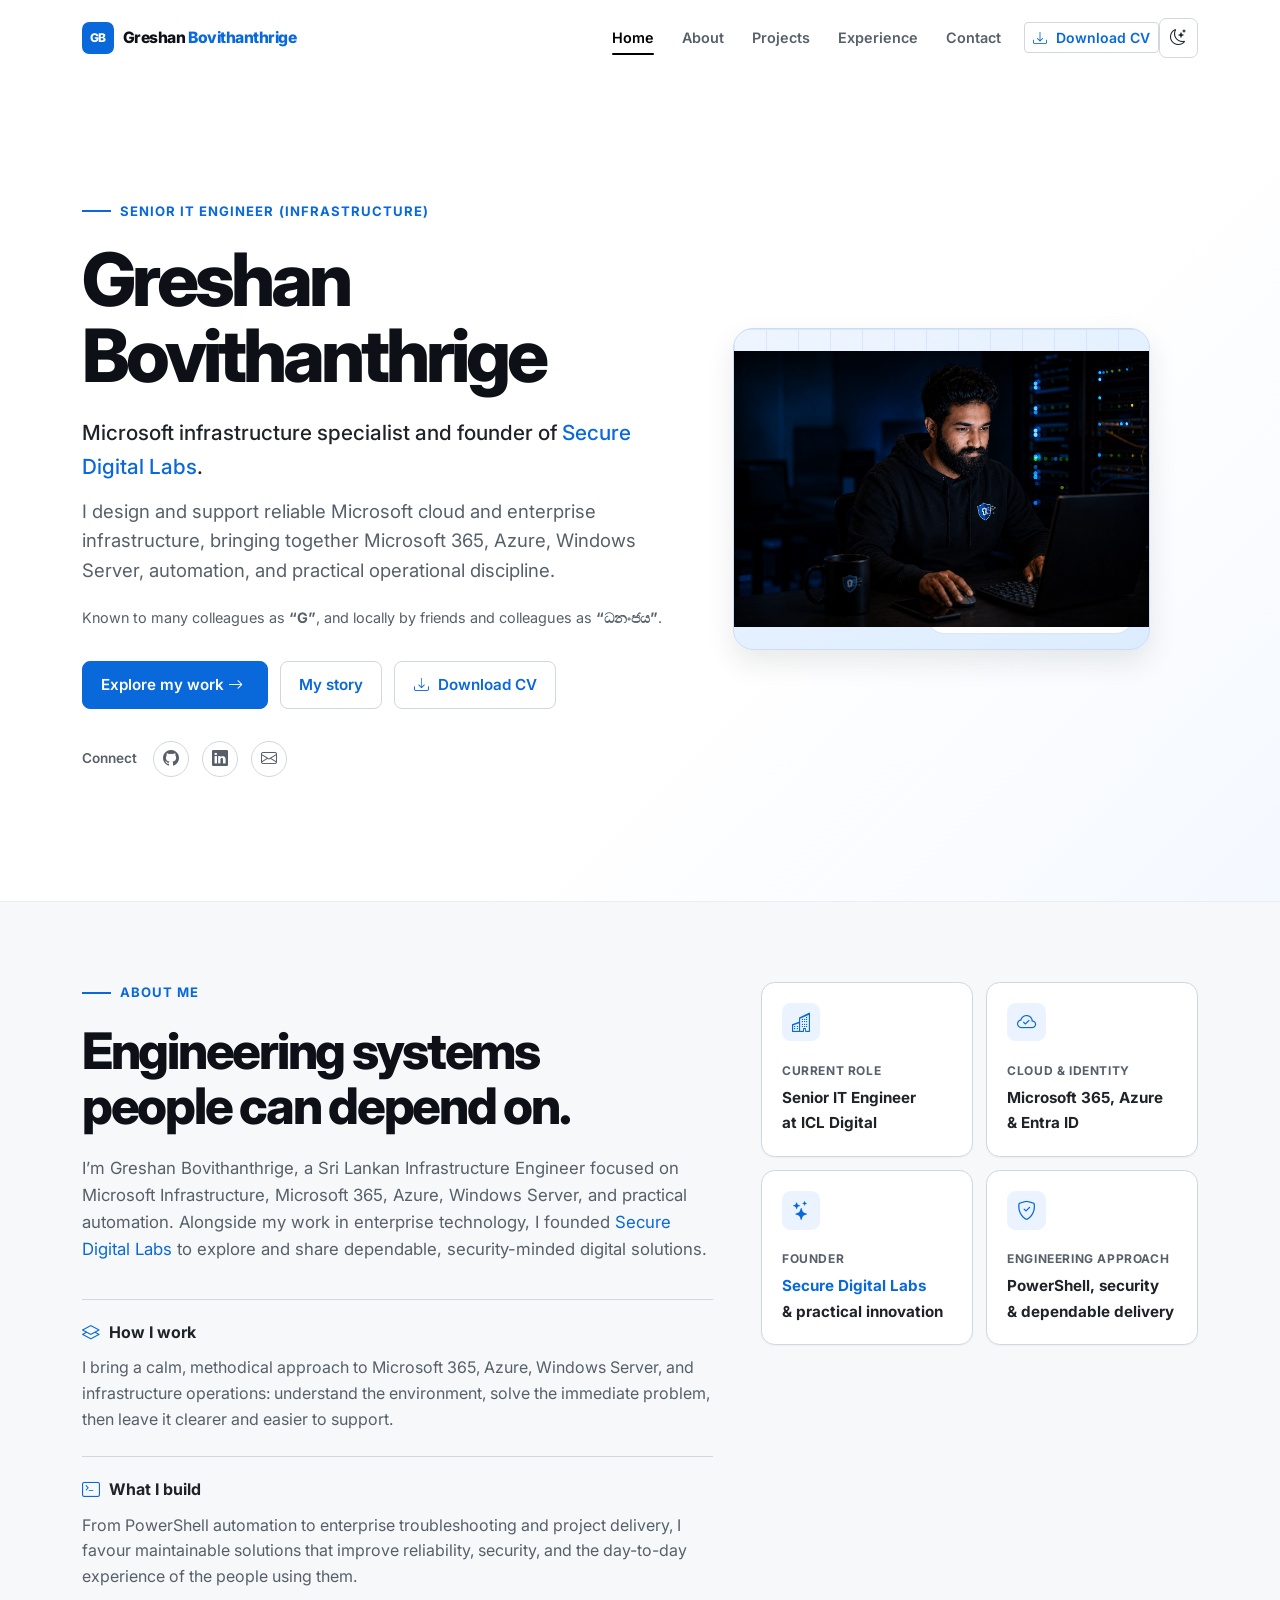
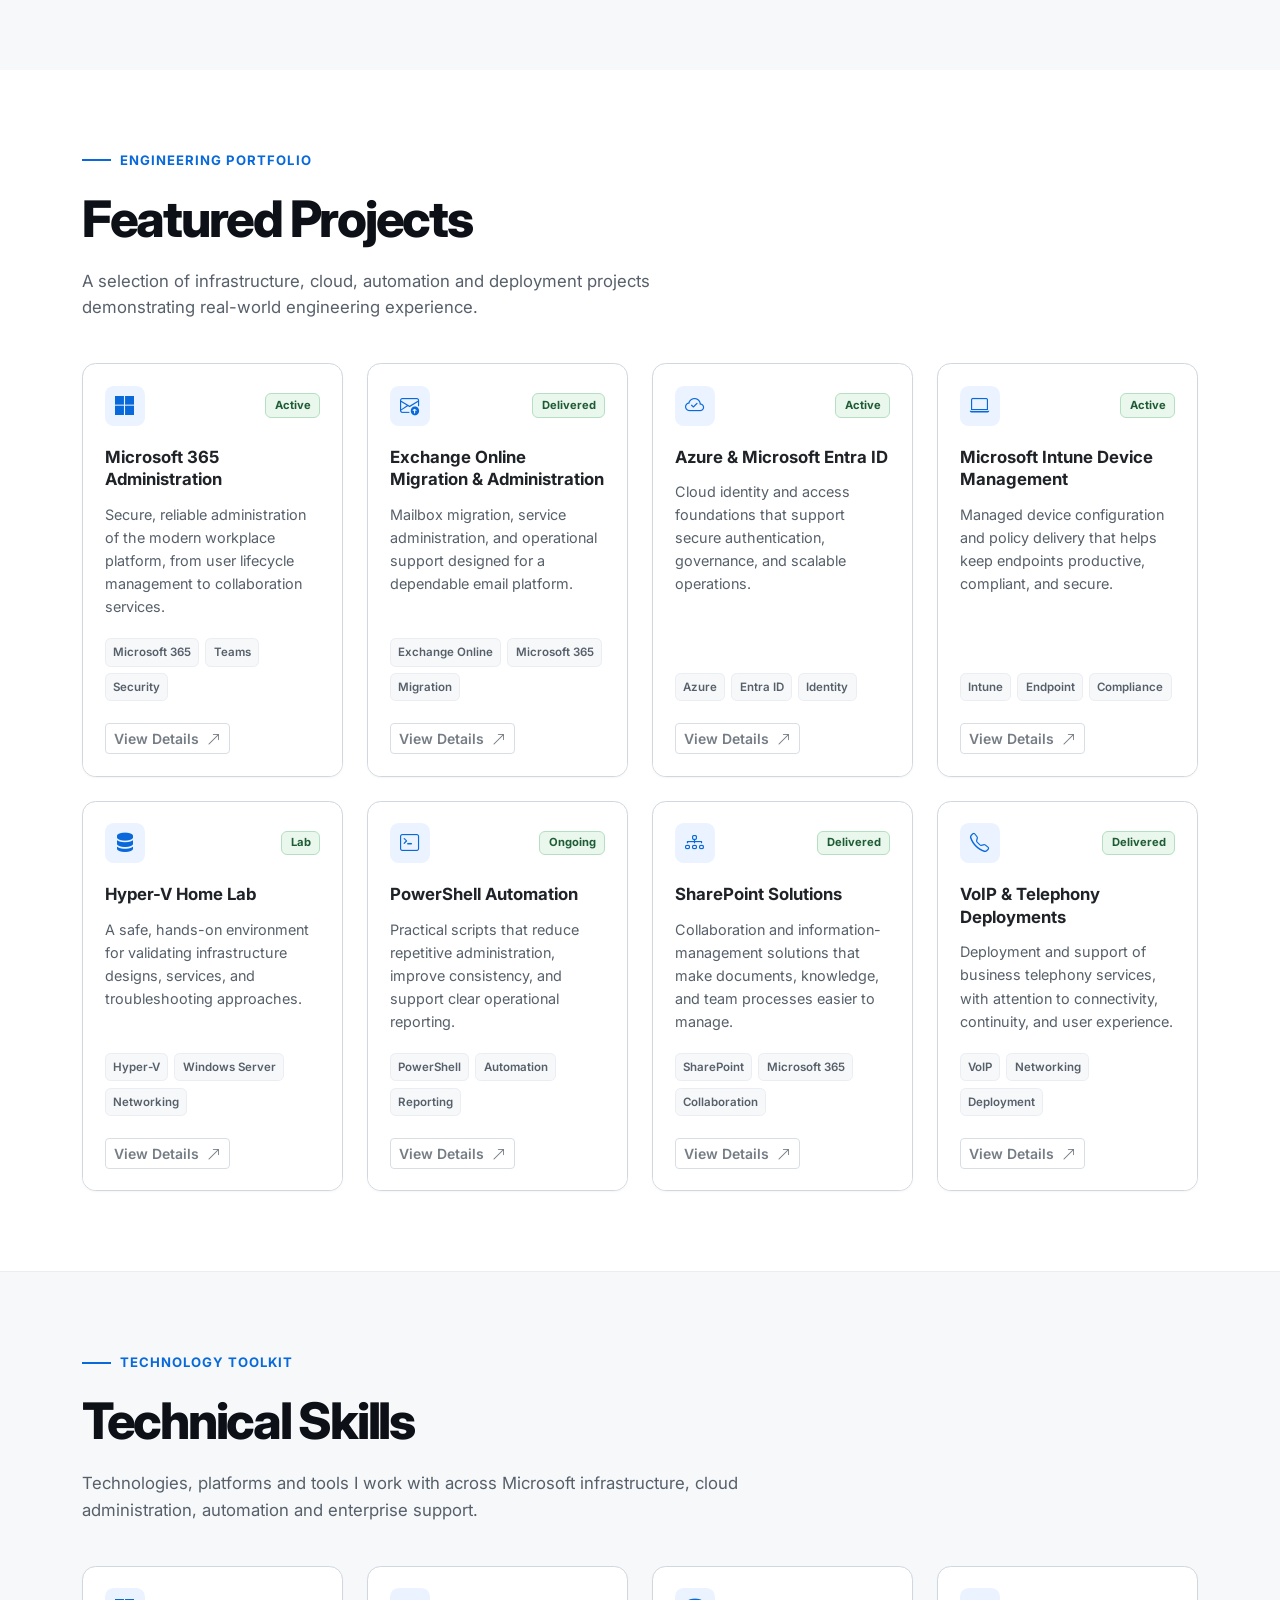
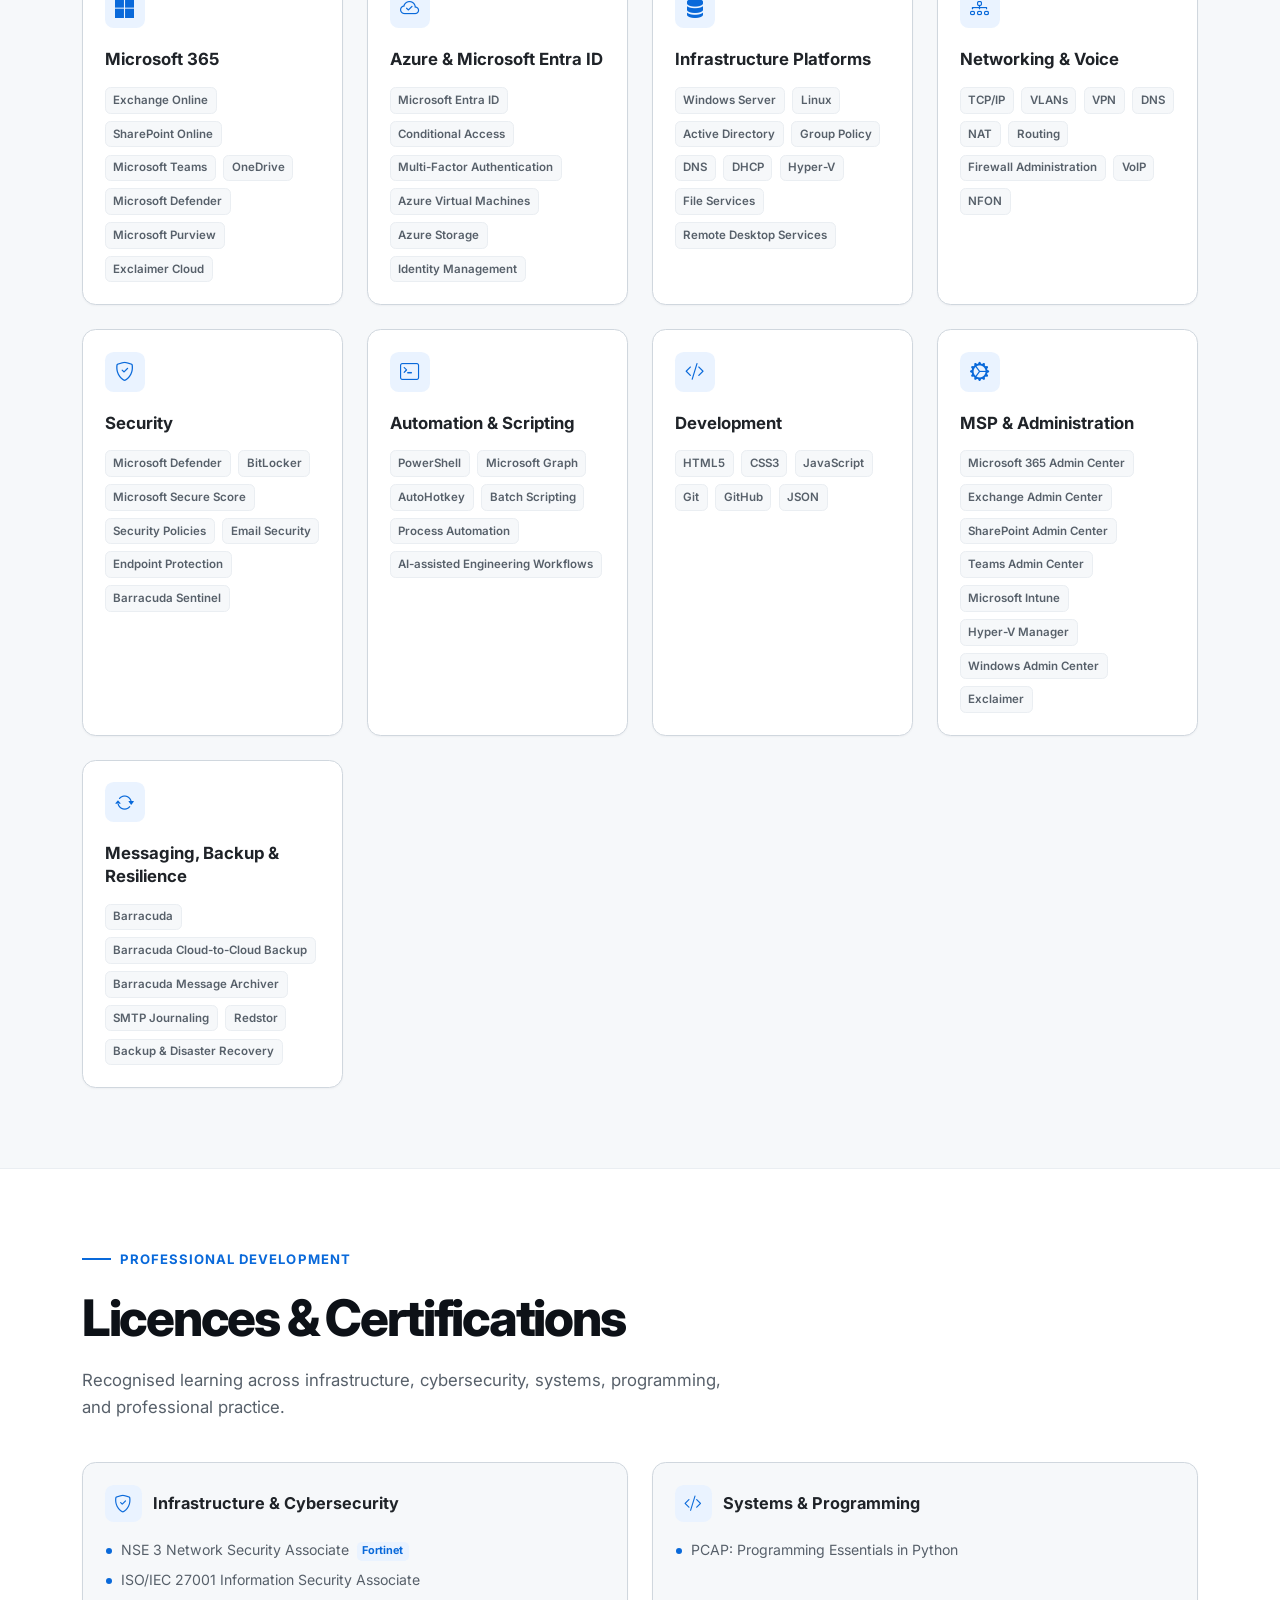
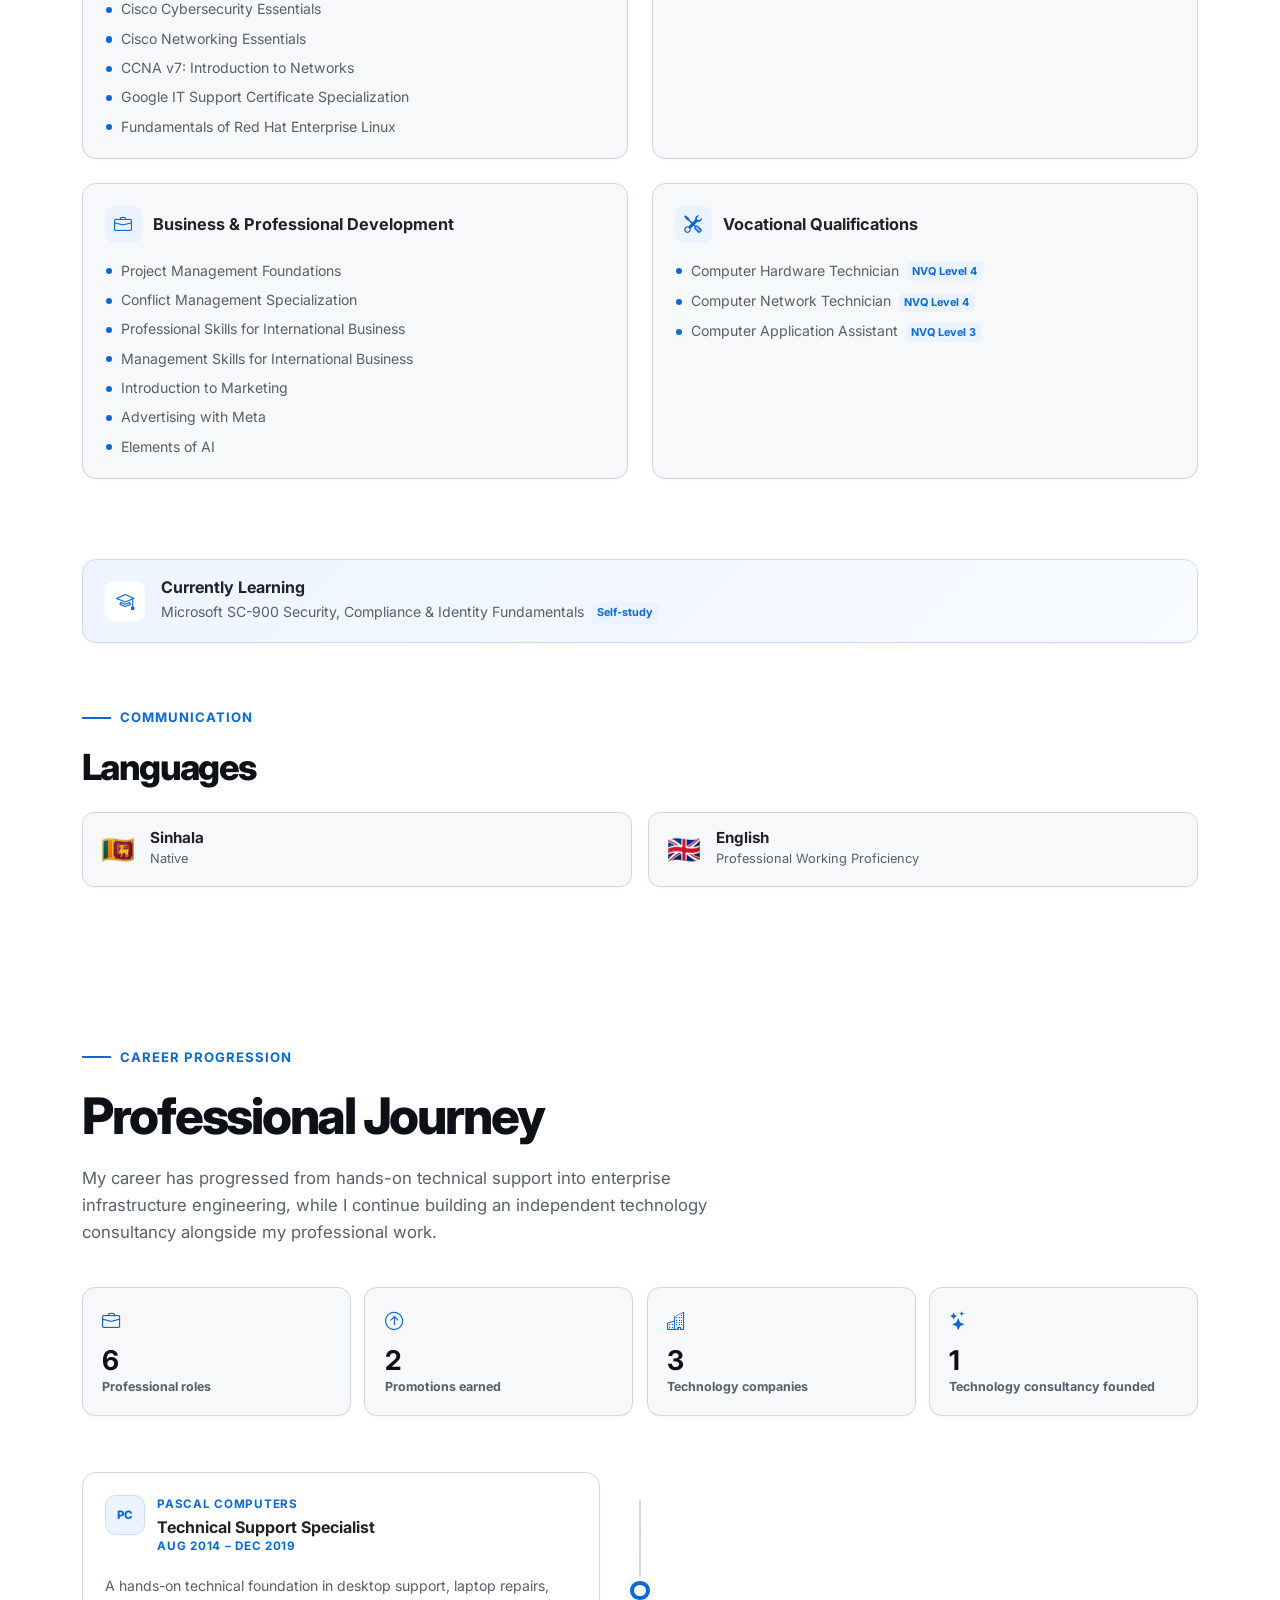
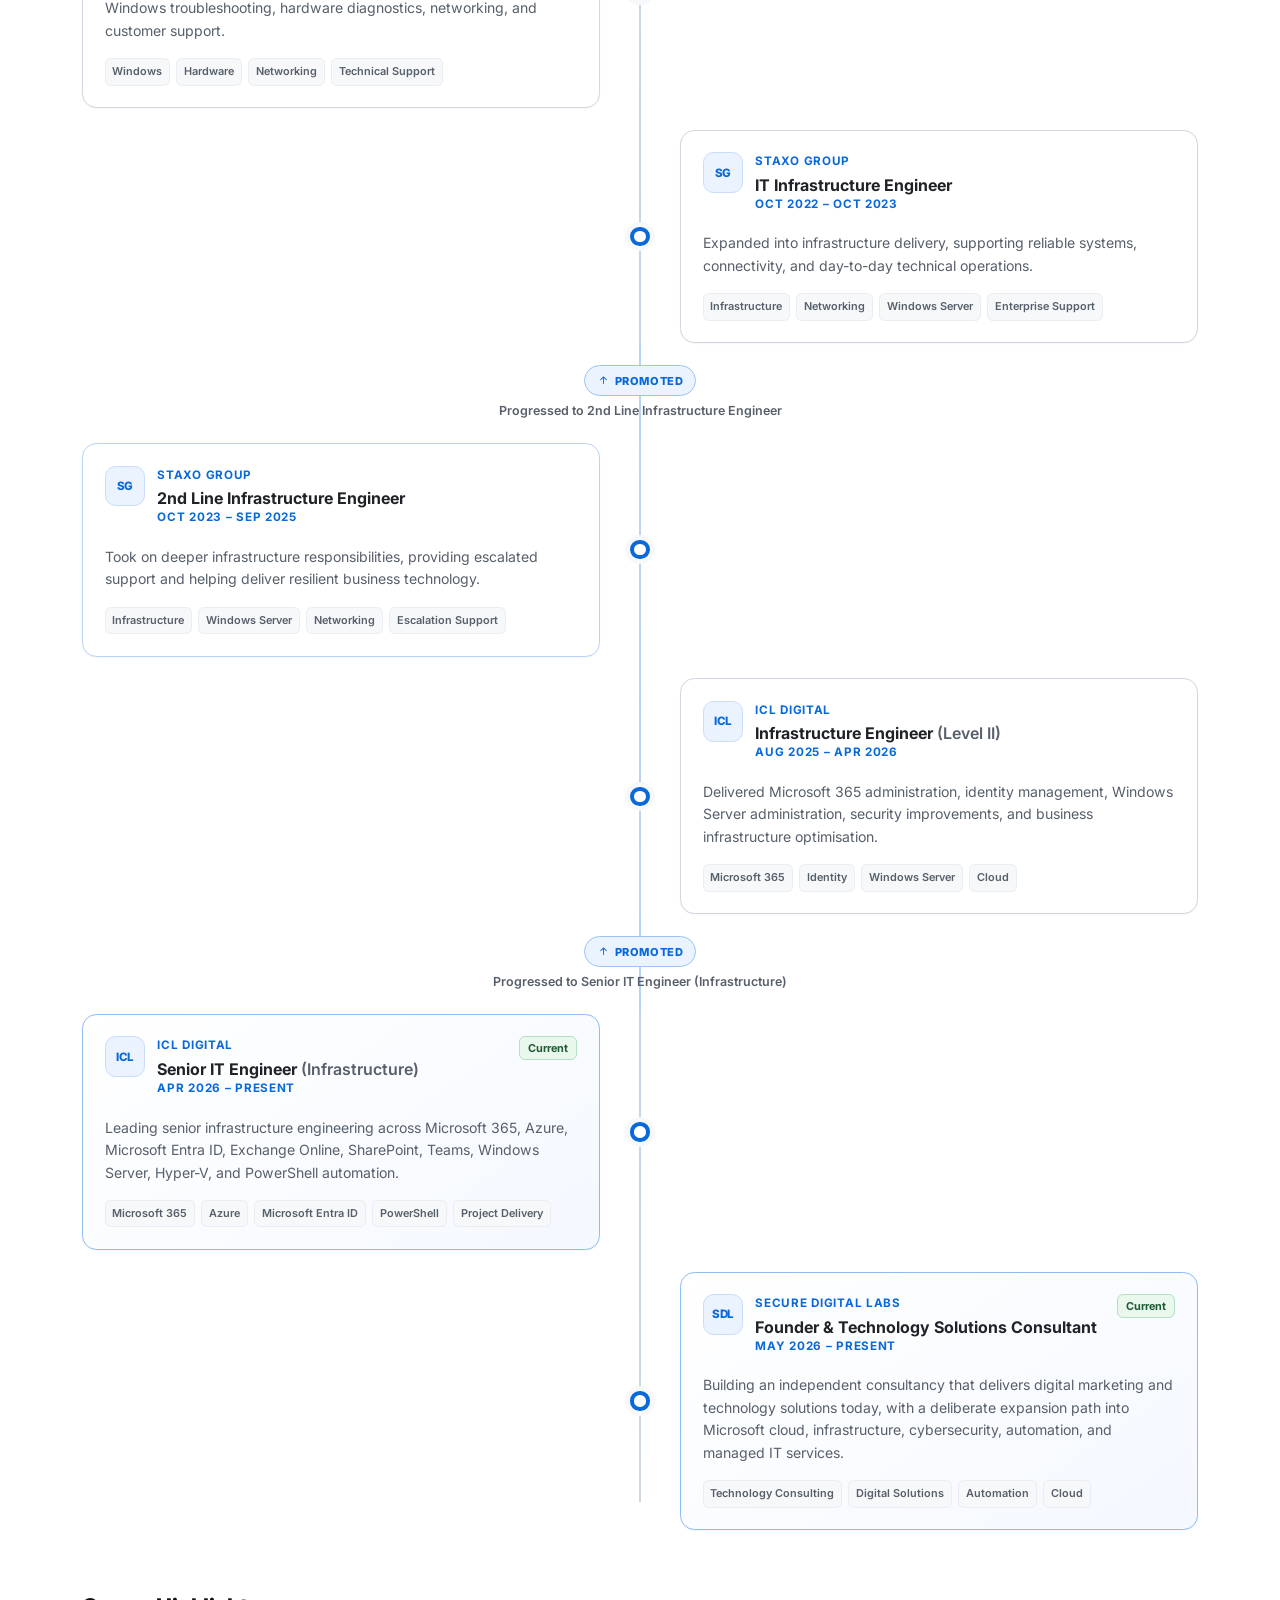
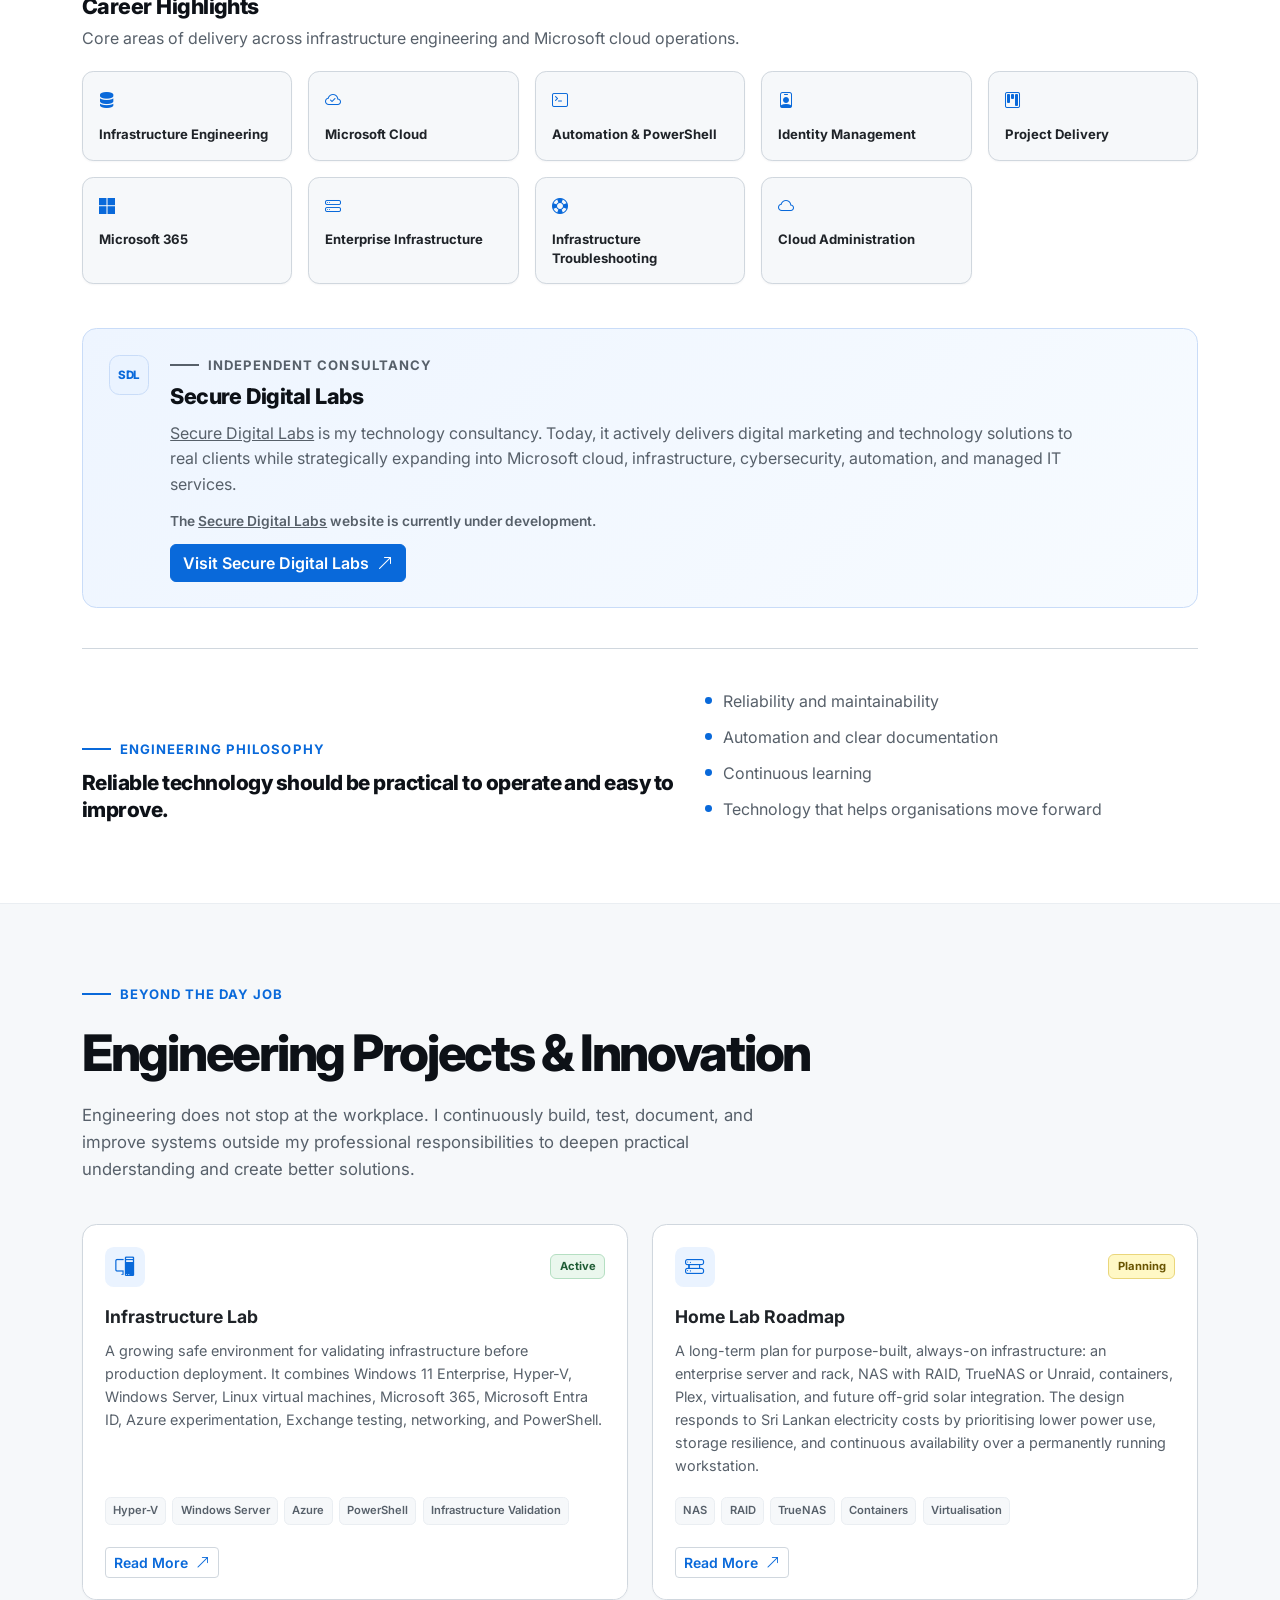
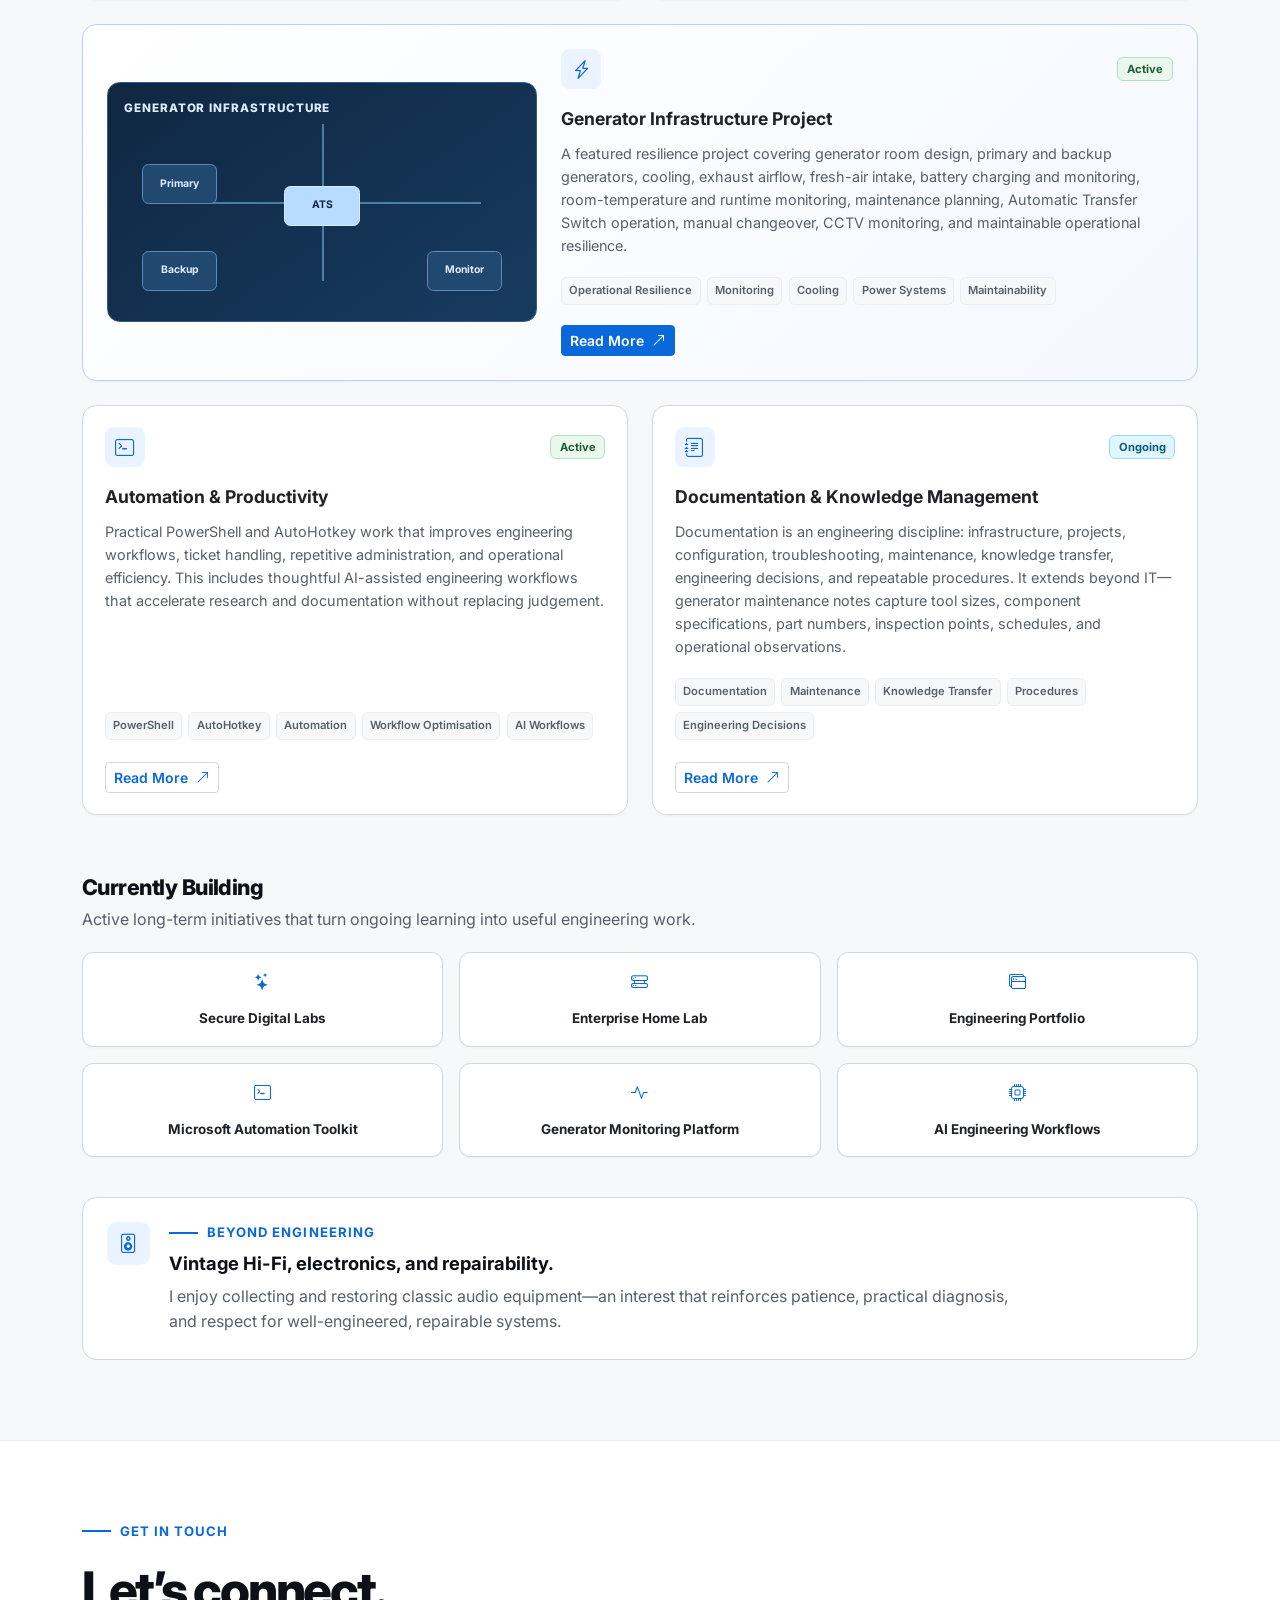
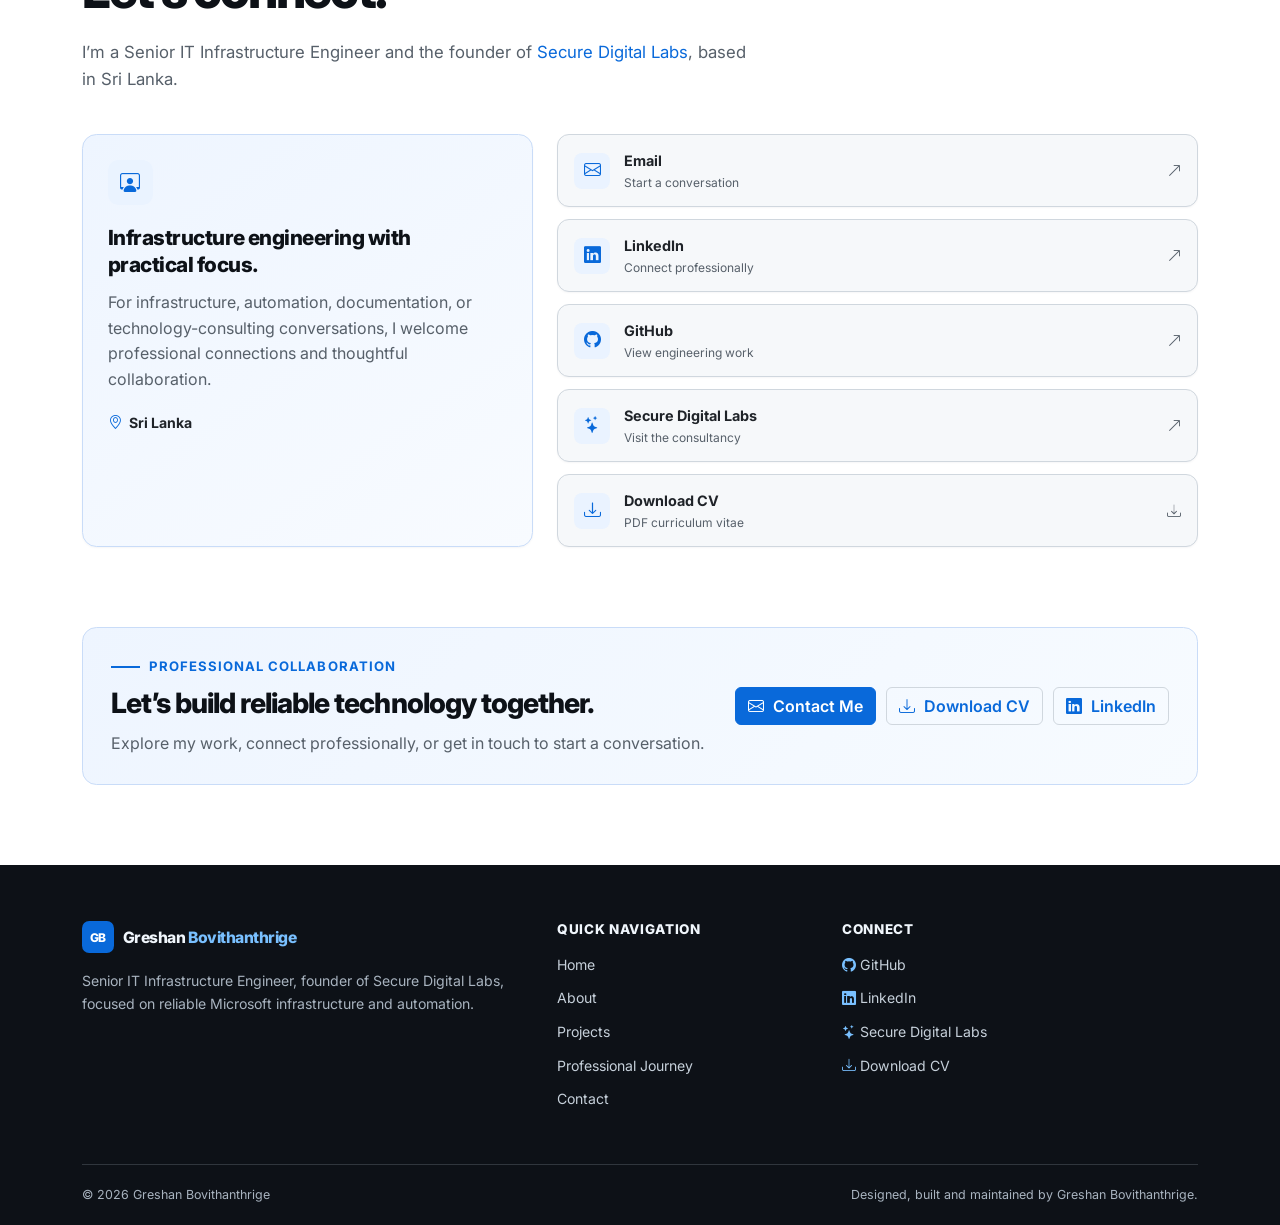
==== index.html @ e8dac5a0 "Release Task 1 - Branding, certifications and hero" ====
<!DOCTYPE html>
<html lang="en">
<head>
    <meta charset="UTF-8">
    <meta name="viewport" content="width=device-width, initial-scale=1.0">
    <meta name="description" content="Greshan Bovithanthrige is an Infrastructure Engineer specialising in Microsoft 365, enterprise infrastructure, automation, and technical documentation.">
    <meta name="theme-color" content="#ffffff">
    <title>Greshan Bovithanthrige | Infrastructure Engineer</title>
    <link rel="canonical" href="https://greshanbovithanthrige.github.io/greshan-portfolio/">
    <meta property="og:type" content="website">
    <meta property="og:title" content="Greshan Bovithanthrige | Infrastructure Engineer">
    <meta property="og:description" content="Infrastructure engineering across Microsoft 365, Azure, Windows Server, automation, and dependable operational delivery.">
    <meta property="og:url" content="https://greshanbovithanthrige.github.io/greshan-portfolio/">
    <meta property="og:image" content="https://greshanbovithanthrige.github.io/greshan-portfolio/assets/images/profile/hero%20image%20-%20compressed.png">
    <meta name="twitter:card" content="summary_large_image">
    <meta name="twitter:title" content="Greshan Bovithanthrige | Infrastructure Engineer">
    <meta name="twitter:description" content="Microsoft infrastructure, cloud, automation, and practical engineering delivery.">
    <meta name="twitter:image" content="https://greshanbovithanthrige.github.io/greshan-portfolio/assets/images/profile/hero%20image%20-%20compressed.png">

    <link rel="icon" href="assets/img/favicon.svg?v=2026" type="image/svg+xml">
    <link rel="shortcut icon" href="assets/img/favicon.svg?v=2026" type="image/svg+xml">
    <link rel="mask-icon" href="assets/img/favicon.svg?v=2026" color="#0969da">

    <link rel="preconnect" href="https://cdn.jsdelivr.net">
    <link rel="preconnect" href="https://fonts.googleapis.com">
    <link rel="preconnect" href="https://fonts.gstatic.com" crossorigin>
    <link href="https://fonts.googleapis.com/css2?family=Inter:wght@400;500;600;700;800&display=swap" rel="stylesheet">
    <link href="https://cdn.jsdelivr.net/npm/bootstrap@5.3.8/dist/css/bootstrap.min.css" rel="stylesheet">
    <link href="https://cdn.jsdelivr.net/npm/bootstrap-icons@1.13.1/font/bootstrap-icons.min.css" rel="stylesheet">

    <link rel="stylesheet" href="assets/css/style.css">
    <link rel="stylesheet" href="assets/css/layout.css">
    <link rel="stylesheet" href="assets/css/components.css">
    <link rel="stylesheet" href="assets/css/responsive.css">
    <link rel="stylesheet" href="assets/css/animations.css">
    <link rel="stylesheet" href="assets/css/darkmode.css">
</head>
<body>
    <a class="skip-link" href="#main-content">Skip to content</a>

    <header class="site-header" id="site-header">
        <nav class="navbar navbar-expand-lg" aria-label="Primary navigation">
            <div class="container">
                <a class="navbar-brand" href="#home" aria-label="Greshan Bovithanthrige home">
                    <span class="brand-monogram" aria-hidden="true">GB</span>
                    <span class="brand-name">Greshan <span>Bovithanthrige</span></span>
                </a>

                <div class="header-actions ms-auto order-lg-2">
                    <button class="theme-toggle" id="theme-toggle" type="button" aria-label="Switch to dark mode" aria-pressed="false">
                        <i class="bi bi-moon-stars" aria-hidden="true"></i>
                    </button>
                    <button class="navbar-toggler" type="button" data-bs-toggle="collapse" data-bs-target="#primary-navigation" aria-controls="primary-navigation" aria-expanded="false" aria-label="Toggle navigation">
                        <span class="navbar-toggler-icon"></span>
                    </button>
                </div>

                <div class="collapse navbar-collapse order-lg-1" id="primary-navigation">
                    <ul class="navbar-nav ms-lg-auto align-items-lg-center">
                        <li class="nav-item"><a class="nav-link active" href="#home" aria-current="page">Home</a></li>
                        <li class="nav-item"><a class="nav-link" href="#about">About</a></li>
                        <li class="nav-item"><a class="nav-link" href="#projects">Projects</a></li>
                        <li class="nav-item"><a class="nav-link" href="#experience">Experience</a></li>
                        <li class="nav-item"><a class="nav-link" href="#contact">Contact</a></li>
                        <li class="nav-item ms-lg-2"><a class="btn btn-outline-primary btn-sm nav-cv-link" href="assets/files/Greshan-Bovithanthrige-CV.pdf" download><i class="bi bi-download" aria-hidden="true"></i> Download CV</a></li>
                    </ul>
                </div>
            </div>
        </nav>
    </header>

    <main id="main-content">
        <section class="hero" id="home" aria-labelledby="hero-title">
            <div class="container">
                <div class="row align-items-center g-5">
                    <div class="col-lg-7 hero-content">
                        <p class="eyebrow"><span aria-hidden="true"></span> Senior IT Engineer (Infrastructure)</p>
                        <h1 id="hero-title">Greshan Bovithanthrige</h1>
                        <p class="hero-role">Microsoft infrastructure specialist and founder of <a href="https://securedigitallabs.com/" target="_blank" rel="noreferrer">Secure Digital Labs</a>.</p>
                        <p class="hero-intro">I design and support reliable Microsoft cloud and enterprise infrastructure, bringing together Microsoft 365, Azure, Windows Server, automation, and practical operational discipline.</p>
                        <p class="hero-identity">Known to many colleagues as <strong>“G”</strong>, and locally by friends and colleagues as <strong>“ධනංජය”</strong>.</p>
                        <div class="hero-actions">
                            <a class="btn btn-primary btn-lg" href="#projects">Explore my work <i class="bi bi-arrow-right" aria-hidden="true"></i></a>
                            <a class="btn btn-outline-primary btn-lg" href="#about">My story</a>
                            <a class="btn btn-outline-primary btn-lg" href="assets/files/Greshan-Bovithanthrige-CV.pdf" download><i class="bi bi-download" aria-hidden="true"></i> Download CV</a>
                        </div>
                        <div class="hero-socials" aria-label="Professional profiles">
                            <span>Connect</span>
                            <a href="https://github.com/GreshanBovithanthrige" target="_blank" rel="noreferrer" aria-label="GitHub profile"><i class="bi bi-github" aria-hidden="true"></i></a>
                            <a href="https://www.linkedin.com/in/greshanbovithanthrige/" target="_blank" rel="noreferrer" aria-label="LinkedIn profile"><i class="bi bi-linkedin" aria-hidden="true"></i></a>
                            <a href="#contact" aria-label="Contact Greshan"><i class="bi bi-envelope" aria-hidden="true"></i></a>
                        </div>
                    </div>
                    <div class="col-lg-5 hero-visual">
                        <figure class="profile-card">
                            <div class="profile-card__grid" aria-hidden="true"></div>
                            <img class="profile-image" src="assets/images/profile/hero%20image%20-%20compressed.png" alt="Greshan Bovithanthrige" width="1537" height="1023" fetchpriority="high" decoding="async">
                            <figcaption class="profile-card__status"><span aria-hidden="true"></span> Founder, <a href="https://securedigitallabs.com/" target="_blank" rel="noreferrer">Secure Digital Labs</a></figcaption>
                        </figure>
                    </div>
                </div>
            </div>
        </section>

        <section class="about-section" id="about" aria-labelledby="about-title">
            <div class="container">
                <div class="row g-5 align-items-start">
                    <div class="col-lg-7 reveal">
                        <p class="eyebrow"><span aria-hidden="true"></span> About me</p>
                        <h2 class="section-title" id="about-title">Engineering systems people can depend on.</h2>
                        <p class="section-intro">I’m Greshan Bovithanthrige, a Sri Lankan Infrastructure Engineer focused on Microsoft Infrastructure, Microsoft 365, Azure, Windows Server, and practical automation. Alongside my work in enterprise technology, I founded <a href="https://securedigitallabs.com/" target="_blank" rel="noreferrer">Secure Digital Labs</a> to explore and share dependable, security-minded digital solutions.</p>

                        <div class="about-detail">
                            <section aria-labelledby="strengths-title">
                                <h3 id="strengths-title"><i class="bi bi-layers" aria-hidden="true"></i> How I work</h3>
                                <p>I bring a calm, methodical approach to Microsoft 365, Azure, Windows Server, and infrastructure operations: understand the environment, solve the immediate problem, then leave it clearer and easier to support.</p>
                            </section>
                            <section aria-labelledby="about-highlights-title">
                                <h3 id="about-highlights-title"><i class="bi bi-terminal" aria-hidden="true"></i> What I build</h3>
                                <p>From PowerShell automation to enterprise troubleshooting and project delivery, I favour maintainable solutions that improve reliability, security, and the day-to-day experience of the people using them.</p>
                            </section>
                        </div>
                    </div>

                    <div class="col-lg-5 reveal reveal--delayed">
                        <div class="about-facts" aria-label="Professional quick facts">
                            <article class="fact-card">
                                <i class="bi bi-buildings" aria-hidden="true"></i>
                                <div><span>Current role</span><strong>Senior IT Engineer<br>at ICL Digital</strong></div>
                            </article>
                            <article class="fact-card">
                                <i class="bi bi-cloud-check" aria-hidden="true"></i>
                                <div><span>Cloud &amp; identity</span><strong>Microsoft 365, Azure<br>&amp; Entra ID</strong></div>
                            </article>
                            <article class="fact-card">
                                <i class="bi bi-stars" aria-hidden="true"></i>
                                <div><span>Founder</span><strong><a href="https://securedigitallabs.com/" target="_blank" rel="noreferrer">Secure Digital Labs</a><br>&amp; practical innovation</strong></div>
                            </article>
                            <article class="fact-card">
                                <i class="bi bi-shield-check" aria-hidden="true"></i>
                                <div><span>Engineering approach</span><strong>PowerShell, security<br>&amp; dependable delivery</strong></div>
                            </article>
                        </div>
                    </div>
                </div>
            </div>
        </section>

        <section class="projects-section" id="projects" aria-labelledby="projects-title">
            <div class="container">
                <div class="section-heading reveal">
                    <p class="eyebrow"><span aria-hidden="true"></span> Engineering portfolio</p>
                    <h2 class="section-title" id="projects-title">Featured Projects</h2>
                    <p class="section-intro">A selection of infrastructure, cloud, automation and deployment projects demonstrating real-world engineering experience.</p>
                </div>

                <div class="row g-4 reveal reveal--delayed">
                    <div class="col-sm-6 col-xl-3">
                        <article class="card project-card h-100">
                            <div class="card-body"><div class="project-card__top"><i class="bi bi-microsoft project-card__icon" aria-hidden="true"></i><span class="badge project-status">Active</span></div><h3 class="card-title">Microsoft 365 Administration</h3><p class="card-text">Secure, reliable administration of the modern workplace platform, from user lifecycle management to collaboration services.</p><div class="project-technologies" aria-label="Technologies used"><span>Microsoft 365</span><span>Teams</span><span>Security</span></div></div>
                            <div class="card-footer"><button class="btn btn-outline-primary btn-sm" type="button" disabled aria-disabled="true">View Details <span class="visually-hidden">— project details coming soon</span><i class="bi bi-arrow-up-right" aria-hidden="true"></i></button></div>
                        </article>
                    </div>
                    <div class="col-sm-6 col-xl-3">
                        <article class="card project-card h-100">
                            <div class="card-body"><div class="project-card__top"><i class="bi bi-envelope-arrow-up project-card__icon" aria-hidden="true"></i><span class="badge project-status">Delivered</span></div><h3 class="card-title">Exchange Online Migration &amp; Administration</h3><p class="card-text">Mailbox migration, service administration, and operational support designed for a dependable email platform.</p><div class="project-technologies" aria-label="Technologies used"><span>Exchange Online</span><span>Microsoft 365</span><span>Migration</span></div></div>
                            <div class="card-footer"><button class="btn btn-outline-primary btn-sm" type="button" disabled aria-disabled="true">View Details <span class="visually-hidden">— project details coming soon</span><i class="bi bi-arrow-up-right" aria-hidden="true"></i></button></div>
                        </article>
                    </div>
                    <div class="col-sm-6 col-xl-3">
                        <article class="card project-card h-100">
                            <div class="card-body"><div class="project-card__top"><i class="bi bi-cloud-check project-card__icon" aria-hidden="true"></i><span class="badge project-status">Active</span></div><h3 class="card-title">Azure &amp; Microsoft Entra ID</h3><p class="card-text">Cloud identity and access foundations that support secure authentication, governance, and scalable operations.</p><div class="project-technologies" aria-label="Technologies used"><span>Azure</span><span>Entra ID</span><span>Identity</span></div></div>
                            <div class="card-footer"><button class="btn btn-outline-primary btn-sm" type="button" disabled aria-disabled="true">View Details <span class="visually-hidden">— project details coming soon</span><i class="bi bi-arrow-up-right" aria-hidden="true"></i></button></div>
                        </article>
                    </div>
                    <div class="col-sm-6 col-xl-3">
                        <article class="card project-card h-100">
                            <div class="card-body"><div class="project-card__top"><i class="bi bi-laptop project-card__icon" aria-hidden="true"></i><span class="badge project-status">Active</span></div><h3 class="card-title">Microsoft Intune Device Management</h3><p class="card-text">Managed device configuration and policy delivery that helps keep endpoints productive, compliant, and secure.</p><div class="project-technologies" aria-label="Technologies used"><span>Intune</span><span>Endpoint</span><span>Compliance</span></div></div>
                            <div class="card-footer"><button class="btn btn-outline-primary btn-sm" type="button" disabled aria-disabled="true">View Details <span class="visually-hidden">— project details coming soon</span><i class="bi bi-arrow-up-right" aria-hidden="true"></i></button></div>
                        </article>
                    </div>
                    <div class="col-sm-6 col-xl-3">
                        <article class="card project-card h-100">
                            <div class="card-body"><div class="project-card__top"><i class="bi bi-server project-card__icon" aria-hidden="true"></i><span class="badge project-status">Lab</span></div><h3 class="card-title">Hyper-V Home Lab</h3><p class="card-text">A safe, hands-on environment for validating infrastructure designs, services, and troubleshooting approaches.</p><div class="project-technologies" aria-label="Technologies used"><span>Hyper-V</span><span>Windows Server</span><span>Networking</span></div></div>
                            <div class="card-footer"><button class="btn btn-outline-primary btn-sm" type="button" disabled aria-disabled="true">View Details <span class="visually-hidden">— project details coming soon</span><i class="bi bi-arrow-up-right" aria-hidden="true"></i></button></div>
                        </article>
                    </div>
                    <div class="col-sm-6 col-xl-3">
                        <article class="card project-card h-100">
                            <div class="card-body"><div class="project-card__top"><i class="bi bi-terminal project-card__icon" aria-hidden="true"></i><span class="badge project-status">Ongoing</span></div><h3 class="card-title">PowerShell Automation</h3><p class="card-text">Practical scripts that reduce repetitive administration, improve consistency, and support clear operational reporting.</p><div class="project-technologies" aria-label="Technologies used"><span>PowerShell</span><span>Automation</span><span>Reporting</span></div></div>
                            <div class="card-footer"><button class="btn btn-outline-primary btn-sm" type="button" disabled aria-disabled="true">View Details <span class="visually-hidden">— project details coming soon</span><i class="bi bi-arrow-up-right" aria-hidden="true"></i></button></div>
                        </article>
                    </div>
                    <div class="col-sm-6 col-xl-3">
                        <article class="card project-card h-100">
                            <div class="card-body"><div class="project-card__top"><i class="bi bi-diagram-3 project-card__icon" aria-hidden="true"></i><span class="badge project-status">Delivered</span></div><h3 class="card-title">SharePoint Solutions</h3><p class="card-text">Collaboration and information-management solutions that make documents, knowledge, and team processes easier to manage.</p><div class="project-technologies" aria-label="Technologies used"><span>SharePoint</span><span>Microsoft 365</span><span>Collaboration</span></div></div>
                            <div class="card-footer"><button class="btn btn-outline-primary btn-sm" type="button" disabled aria-disabled="true">View Details <span class="visually-hidden">— project details coming soon</span><i class="bi bi-arrow-up-right" aria-hidden="true"></i></button></div>
                        </article>
                    </div>
                    <div class="col-sm-6 col-xl-3">
                        <article class="card project-card h-100">
                            <div class="card-body"><div class="project-card__top"><i class="bi bi-telephone project-card__icon" aria-hidden="true"></i><span class="badge project-status">Delivered</span></div><h3 class="card-title">VoIP &amp; Telephony Deployments</h3><p class="card-text">Deployment and support of business telephony services, with attention to connectivity, continuity, and user experience.</p><div class="project-technologies" aria-label="Technologies used"><span>VoIP</span><span>Networking</span><span>Deployment</span></div></div>
                            <div class="card-footer"><button class="btn btn-outline-primary btn-sm" type="button" disabled aria-disabled="true">View Details <span class="visually-hidden">— project details coming soon</span><i class="bi bi-arrow-up-right" aria-hidden="true"></i></button></div>
                        </article>
                    </div>
                </div>
            </div>
        </section>

        <section class="skills-section" id="skills" aria-labelledby="skills-title">
            <div class="container">
                <div class="section-heading reveal">
                    <p class="eyebrow"><span aria-hidden="true"></span> Technology toolkit</p>
                    <h2 class="section-title" id="skills-title">Technical Skills</h2>
                    <p class="section-intro">Technologies, platforms and tools I work with across Microsoft infrastructure, cloud administration, automation and enterprise support.</p>
                </div>

                <div class="row row-cols-1 row-cols-md-2 row-cols-xl-4 g-4 reveal reveal--delayed">
                    <div class="col">
                        <article class="card skill-card h-100">
                            <div class="card-body"><i class="bi bi-microsoft skill-card__icon" aria-hidden="true"></i><h3 class="card-title">Microsoft 365</h3><div class="skill-badges" aria-label="Microsoft 365 technologies"><span>Exchange Online</span><span>SharePoint Online</span><span>Microsoft Teams</span><span>OneDrive</span><span>Microsoft Defender</span><span>Microsoft Purview</span><span>Exclaimer Cloud</span></div></div>
                        </article>
                    </div>
                    <div class="col">
                        <article class="card skill-card h-100">
                            <div class="card-body"><i class="bi bi-cloud-check skill-card__icon" aria-hidden="true"></i><h3 class="card-title">Azure &amp; Microsoft Entra ID</h3><div class="skill-badges" aria-label="Azure and Entra ID technologies"><span>Microsoft Entra ID</span><span>Conditional Access</span><span>Multi-Factor Authentication</span><span>Azure Virtual Machines</span><span>Azure Storage</span><span>Identity Management</span></div></div>
                        </article>
                    </div>
                    <div class="col">
                        <article class="card skill-card h-100">
                            <div class="card-body"><i class="bi bi-server skill-card__icon" aria-hidden="true"></i><h3 class="card-title">Infrastructure Platforms</h3><div class="skill-badges" aria-label="Infrastructure platform technologies"><span>Windows Server</span><span>Linux</span><span>Active Directory</span><span>Group Policy</span><span>DNS</span><span>DHCP</span><span>Hyper-V</span><span>File Services</span><span>Remote Desktop Services</span></div></div>
                        </article>
                    </div>
                    <div class="col">
                        <article class="card skill-card h-100">
                            <div class="card-body"><i class="bi bi-diagram-3 skill-card__icon" aria-hidden="true"></i><h3 class="card-title">Networking &amp; Voice</h3><div class="skill-badges" aria-label="Networking and voice technologies"><span>TCP/IP</span><span>VLANs</span><span>VPN</span><span>DNS</span><span>NAT</span><span>Routing</span><span>Firewall Administration</span><span>VoIP</span><span>NFON</span></div></div>
                        </article>
                    </div>
                    <div class="col">
                        <article class="card skill-card h-100">
                            <div class="card-body"><i class="bi bi-shield-check skill-card__icon" aria-hidden="true"></i><h3 class="card-title">Security</h3><div class="skill-badges" aria-label="Security technologies"><span>Microsoft Defender</span><span>BitLocker</span><span>Microsoft Secure Score</span><span>Security Policies</span><span>Email Security</span><span>Endpoint Protection</span><span>Barracuda Sentinel</span></div></div>
                        </article>
                    </div>
                    <div class="col">
                        <article class="card skill-card h-100">
                            <div class="card-body"><i class="bi bi-terminal skill-card__icon" aria-hidden="true"></i><h3 class="card-title">Automation &amp; Scripting</h3><div class="skill-badges" aria-label="Automation and scripting technologies"><span>PowerShell</span><span>Microsoft Graph</span><span>AutoHotkey</span><span>Batch Scripting</span><span>Process Automation</span><span>AI-assisted Engineering Workflows</span></div></div>
                        </article>
                    </div>
                    <div class="col">
                        <article class="card skill-card h-100">
                            <div class="card-body"><i class="bi bi-code-slash skill-card__icon" aria-hidden="true"></i><h3 class="card-title">Development</h3><div class="skill-badges" aria-label="Development technologies"><span>HTML5</span><span>CSS3</span><span>JavaScript</span><span>Git</span><span>GitHub</span><span>JSON</span></div></div>
                        </article>
                    </div>
                    <div class="col">
                        <article class="card skill-card h-100">
                            <div class="card-body"><i class="bi bi-gear-wide-connected skill-card__icon" aria-hidden="true"></i><h3 class="card-title">MSP &amp; Administration</h3><div class="skill-badges" aria-label="MSP and administration tools"><span>Microsoft 365 Admin Center</span><span>Exchange Admin Center</span><span>SharePoint Admin Center</span><span>Teams Admin Center</span><span>Microsoft Intune</span><span>Hyper-V Manager</span><span>Windows Admin Center</span><span>Exclaimer</span></div></div>
                        </article>
                    </div>
                    <div class="col">
                        <article class="card skill-card h-100">
                            <div class="card-body"><i class="bi bi-arrow-repeat skill-card__icon" aria-hidden="true"></i><h3 class="card-title">Messaging, Backup &amp; Resilience</h3><div class="skill-badges" aria-label="Messaging backup and resilience technologies"><span>Barracuda</span><span>Barracuda Cloud-to-Cloud Backup</span><span>Barracuda Message Archiver</span><span>SMTP Journaling</span><span>Redstor</span><span>Backup &amp; Disaster Recovery</span></div></div>
                        </article>
                    </div>
                </div>
            </div>
        </section>

        <section class="certifications-section" id="certifications" aria-labelledby="certifications-title">
            <div class="container">
                <div class="section-heading reveal">
                    <p class="eyebrow"><span aria-hidden="true"></span> Professional development</p>
                    <h2 class="section-title" id="certifications-title">Licences &amp; Certifications</h2>
                    <p class="section-intro">Recognised learning across infrastructure, cybersecurity, systems, programming, and professional practice.</p>
                </div>

                <div class="row row-cols-1 row-cols-md-2 g-4 reveal reveal--delayed">
                    <div class="col">
                        <article class="card certification-card h-100">
                            <div class="card-body">
                                <div class="certification-card__heading"><i class="bi bi-shield-check" aria-hidden="true"></i><h3>Infrastructure &amp; Cybersecurity</h3></div>
                                <ul class="certification-list">
                                    <li>NSE 3 Network Security Associate <span>Fortinet</span></li>
                                    <li>ISO/IEC 27001 Information Security Associate</li>
                                    <li>Cisco Cybersecurity Essentials</li>
                                    <li>Cisco Networking Essentials</li>
                                    <li>CCNA v7: Introduction to Networks</li>
                                    <li>Google IT Support Certificate Specialization</li>
                                    <li>Fundamentals of Red Hat Enterprise Linux</li>
                                </ul>
                            </div>
                        </article>
                    </div>
                    <div class="col">
                        <article class="card certification-card h-100">
                            <div class="card-body">
                                <div class="certification-card__heading"><i class="bi bi-code-slash" aria-hidden="true"></i><h3>Systems &amp; Programming</h3></div>
                                <ul class="certification-list"><li>PCAP: Programming Essentials in Python</li></ul>
                            </div>
                        </article>
                    </div>
                    <div class="col">
                        <article class="card certification-card h-100">
                            <div class="card-body">
                                <div class="certification-card__heading"><i class="bi bi-briefcase" aria-hidden="true"></i><h3>Business &amp; Professional Development</h3></div>
                                <ul class="certification-list">
                                    <li>Project Management Foundations</li>
                                    <li>Conflict Management Specialization</li>
                                    <li>Professional Skills for International Business</li>
                                    <li>Management Skills for International Business</li>
                                    <li>Introduction to Marketing</li>
                                    <li>Advertising with Meta</li>
                                    <li>Elements of AI</li>
                                </ul>
                            </div>
                        </article>
                    </div>
                    <div class="col">
                        <article class="card certification-card h-100">
                            <div class="card-body">
                                <div class="certification-card__heading"><i class="bi bi-tools" aria-hidden="true"></i><h3>Vocational Qualifications</h3></div>
                                <ul class="certification-list">
                                    <li>Computer Hardware Technician <span>NVQ Level 4</span></li>
                                    <li>Computer Network Technician <span>NVQ Level 4</span></li>
                                    <li>Computer Application Assistant <span>NVQ Level 3</span></li>
                                </ul>
                            </div>
                        </article>
                    </div>
                </div>
            </div>
        </section>

        <section class="learning-section" aria-labelledby="learning-title">
            <div class="container">
                <article class="card learning-card reveal">
                    <div class="card-body"><i class="bi bi-mortarboard" aria-hidden="true"></i><div><h2 id="learning-title">Currently Learning</h2><p>Microsoft SC-900 Security, Compliance &amp; Identity Fundamentals <span>Self-study</span></p></div></div>
                </article>
            </div>
        </section>

        <section class="languages-section" id="languages" aria-labelledby="languages-title">
            <div class="container">
                <div class="section-heading reveal"><p class="eyebrow"><span aria-hidden="true"></span> Communication</p><h2 class="section-title" id="languages-title">Languages</h2></div>
                <div class="row row-cols-1 row-cols-sm-2 g-3 reveal reveal--delayed">
                    <div class="col"><article class="language-card"><span class="language-card__flag" aria-hidden="true">🇱🇰</span><div><h3>Sinhala</h3><p>Native</p></div></article></div>
                    <div class="col"><article class="language-card"><span class="language-card__flag" aria-hidden="true">🇬🇧</span><div><h3>English</h3><p>Professional Working Proficiency</p></div></article></div>
                </div>
            </div>
        </section>

        <section class="journey-section" id="experience" aria-labelledby="journey-title">
            <div class="container">
                <div class="section-heading reveal">
                    <p class="eyebrow"><span aria-hidden="true"></span> Career progression</p>
                    <h2 class="section-title" id="journey-title">Professional Journey</h2>
                    <p class="section-intro">My career has progressed from hands-on technical support into enterprise infrastructure engineering, while I continue building an independent technology consultancy alongside my professional work.</p>
                </div>

                <section class="journey-overview reveal" aria-label="Career at a glance">
                    <article class="card journey-stat"><i class="bi bi-briefcase" aria-hidden="true"></i><strong>6</strong><span>Professional roles</span></article>
                    <article class="card journey-stat"><i class="bi bi-arrow-up-circle" aria-hidden="true"></i><strong>2</strong><span>Promotions earned</span></article>
                    <article class="card journey-stat"><i class="bi bi-buildings" aria-hidden="true"></i><strong>3</strong><span>Technology companies</span></article>
                    <article class="card journey-stat"><i class="bi bi-stars" aria-hidden="true"></i><strong>1</strong><span>Technology consultancy founded</span></article>
                </section>

                <ol class="premium-timeline list-unstyled reveal reveal--delayed">
                    <li class="timeline-entry timeline-entry--left">
                        <article class="card timeline-role-card"><div class="card-body"><div class="timeline-role-card__header"><span class="company-monogram">PC</span><div><p>Pascal Computers</p><h3>Technical Support Specialist</h3><p class="timeline-date"><time datetime="2014-08">Aug 2014</time> – <time datetime="2019-12">Dec 2019</time></p></div></div><p class="timeline-summary">A hands-on technical foundation in desktop support, laptop repairs, Windows troubleshooting, hardware diagnostics, networking, and customer support.</p><div class="timeline-badges"><span>Windows</span><span>Hardware</span><span>Networking</span><span>Technical Support</span></div></div></article>
                        <span class="timeline-node" aria-hidden="true"></span>
                    </li>
                    <li class="timeline-entry timeline-entry--right">
                        <span class="timeline-node" aria-hidden="true"></span>
                        <article class="card timeline-role-card"><div class="card-body"><div class="timeline-role-card__header"><span class="company-monogram">SG</span><div><p>STAXO Group</p><h3>IT Infrastructure Engineer</h3><p class="timeline-date"><time datetime="2022-10">Oct 2022</time> – <time datetime="2023-10">Oct 2023</time></p></div></div><p class="timeline-summary">Expanded into infrastructure delivery, supporting reliable systems, connectivity, and day-to-day technical operations.</p><div class="timeline-badges"><span>Infrastructure</span><span>Networking</span><span>Windows Server</span><span>Enterprise Support</span></div></div></article>
                    </li>
                    <li class="timeline-promotion"><span class="timeline-promotion__line" aria-hidden="true"></span><span class="badge"><i class="bi bi-arrow-up-short" aria-hidden="true"></i> Promoted</span><p>Progressed to 2nd Line Infrastructure Engineer</p></li>
                    <li class="timeline-entry timeline-entry--left">
                        <article class="card timeline-role-card timeline-role-card--promotion"><div class="card-body"><div class="timeline-role-card__header"><span class="company-monogram">SG</span><div><p>STAXO Group</p><h3>2nd Line Infrastructure Engineer</h3><p class="timeline-date"><time datetime="2023-10">Oct 2023</time> – <time datetime="2025-09">Sep 2025</time></p></div></div><p class="timeline-summary">Took on deeper infrastructure responsibilities, providing escalated support and helping deliver resilient business technology.</p><div class="timeline-badges"><span>Infrastructure</span><span>Windows Server</span><span>Networking</span><span>Escalation Support</span></div></div></article>
                        <span class="timeline-node" aria-hidden="true"></span>
                    </li>
                    <li class="timeline-entry timeline-entry--right">
                        <span class="timeline-node" aria-hidden="true"></span>
                        <article class="card timeline-role-card"><div class="card-body"><div class="timeline-role-card__header"><span class="company-monogram">ICL</span><div><p>ICL Digital</p><h3>Infrastructure Engineer <span>(Level II)</span></h3><p class="timeline-date"><time datetime="2025-08">Aug 2025</time> – <time datetime="2026-04">Apr 2026</time></p></div></div><p class="timeline-summary">Delivered Microsoft 365 administration, identity management, Windows Server administration, security improvements, and business infrastructure optimisation.</p><div class="timeline-badges"><span>Microsoft 365</span><span>Identity</span><span>Windows Server</span><span>Cloud</span></div></div></article>
                    </li>
                    <li class="timeline-promotion"><span class="timeline-promotion__line" aria-hidden="true"></span><span class="badge"><i class="bi bi-arrow-up-short" aria-hidden="true"></i> Promoted</span><p>Progressed to Senior IT Engineer (Infrastructure)</p></li>
                    <li class="timeline-entry timeline-entry--left">
                        <article class="card timeline-role-card timeline-role-card--current"><div class="card-body"><div class="timeline-role-card__header"><span class="company-monogram">ICL</span><div><p>ICL Digital</p><h3>Senior IT Engineer <span>(Infrastructure)</span></h3><p class="timeline-date"><time datetime="2026-04">Apr 2026</time> – Present</p></div><span class="badge timeline-current">Current</span></div><p class="timeline-summary">Leading senior infrastructure engineering across Microsoft 365, Azure, Microsoft Entra ID, Exchange Online, SharePoint, Teams, Windows Server, Hyper-V, and PowerShell automation.</p><div class="timeline-badges"><span>Microsoft 365</span><span>Azure</span><span>Microsoft Entra ID</span><span>PowerShell</span><span>Project Delivery</span></div></div></article>
                        <span class="timeline-node" aria-hidden="true"></span>
                    </li>
                    <li class="timeline-entry timeline-entry--right">
                        <span class="timeline-node" aria-hidden="true"></span>
                        <article class="card timeline-role-card timeline-role-card--current"><div class="card-body"><div class="timeline-role-card__header"><span class="company-monogram">SDL</span><div><p><a href="https://securedigitallabs.com/" target="_blank" rel="noreferrer">Secure Digital Labs</a></p><h3>Founder &amp; Technology Solutions Consultant</h3><p class="timeline-date"><time datetime="2026-05">May 2026</time> – Present</p></div><span class="badge timeline-current">Current</span></div><p class="timeline-summary">Building an independent consultancy that delivers digital marketing and technology solutions today, with a deliberate expansion path into Microsoft cloud, infrastructure, cybersecurity, automation, and managed IT services.</p><div class="timeline-badges"><span>Technology Consulting</span><span>Digital Solutions</span><span>Automation</span><span>Cloud</span></div></div></article>
                    </li>
                </ol>

                <section class="journey-highlights reveal" aria-labelledby="highlights-title">
                    <div class="journey-highlights__header"><h3 id="highlights-title">Career Highlights</h3><p>Core areas of delivery across infrastructure engineering and Microsoft cloud operations.</p></div>
                    <div class="row row-cols-1 row-cols-sm-2 row-cols-lg-5 g-3">
                        <div class="col"><article class="card highlight-card h-100"><i class="bi bi-server" aria-hidden="true"></i><span>Infrastructure Engineering</span></article></div>
                        <div class="col"><article class="card highlight-card h-100"><i class="bi bi-cloud-check" aria-hidden="true"></i><span>Microsoft Cloud</span></article></div>
                        <div class="col"><article class="card highlight-card h-100"><i class="bi bi-terminal" aria-hidden="true"></i><span>Automation &amp; PowerShell</span></article></div>
                        <div class="col"><article class="card highlight-card h-100"><i class="bi bi-person-badge" aria-hidden="true"></i><span>Identity Management</span></article></div>
                        <div class="col"><article class="card highlight-card h-100"><i class="bi bi-kanban" aria-hidden="true"></i><span>Project Delivery</span></article></div>
                        <div class="col"><article class="card highlight-card h-100"><i class="bi bi-microsoft" aria-hidden="true"></i><span>Microsoft 365</span></article></div>
                        <div class="col"><article class="card highlight-card h-100"><i class="bi bi-hdd-stack" aria-hidden="true"></i><span>Enterprise Infrastructure</span></article></div>
                        <div class="col"><article class="card highlight-card h-100"><i class="bi bi-life-preserver" aria-hidden="true"></i><span>Infrastructure Troubleshooting</span></article></div>
                        <div class="col"><article class="card highlight-card h-100"><i class="bi bi-cloud" aria-hidden="true"></i><span>Cloud Administration</span></article></div>
                    </div>
                </section>

                <section class="sdl-section reveal" aria-labelledby="sdl-title">
                    <div class="sdl-section__monogram" aria-hidden="true">SDL</div>
                    <div><p class="eyebrow"><span aria-hidden="true"></span> Independent consultancy</p><h3 id="sdl-title"><a href="https://securedigitallabs.com/" target="_blank" rel="noreferrer">Secure Digital Labs</a></h3><p><a href="https://securedigitallabs.com/" target="_blank" rel="noreferrer">Secure Digital Labs</a> is my technology consultancy. Today, it actively delivers digital marketing and technology solutions to real clients while strategically expanding into Microsoft cloud, infrastructure, cybersecurity, automation, and managed IT services.</p><p class="sdl-section__note">The <a href="https://securedigitallabs.com/" target="_blank" rel="noreferrer">Secure Digital Labs</a> website is currently under development.</p><a class="btn btn-primary" href="https://securedigitallabs.com/" target="_blank" rel="noreferrer">Visit Secure Digital Labs <i class="bi bi-arrow-up-right" aria-hidden="true"></i></a></div>
                </section>

                <section class="philosophy-section reveal" aria-labelledby="philosophy-title">
                    <div><p class="eyebrow"><span aria-hidden="true"></span> Engineering philosophy</p><h3 id="philosophy-title">Reliable technology should be practical to operate and easy to improve.</h3></div>
                    <ul><li>Reliability and maintainability</li><li>Automation and clear documentation</li><li>Continuous learning</li><li>Technology that helps organisations move forward</li></ul>
                </section>
            </div>
        </section>

        <section class="innovation-section" id="innovation" aria-labelledby="innovation-title">
            <div class="container">
                <div class="section-heading reveal">
                    <p class="eyebrow"><span aria-hidden="true"></span> Beyond the day job</p>
                    <h2 class="section-title" id="innovation-title">Engineering Projects &amp; Innovation</h2>
                    <p class="section-intro">Engineering does not stop at the workplace. I continuously build, test, document, and improve systems outside my professional responsibilities to deepen practical understanding and create better solutions.</p>
                </div>

                <div class="row g-4 reveal reveal--delayed">
                    <div class="col-md-6">
                        <article class="card innovation-card h-100"><div class="card-body"><div class="innovation-card__top"><i class="bi bi-pc-display innovation-card__icon" aria-hidden="true"></i><span class="badge innovation-status">Active</span></div><h3>Infrastructure Lab</h3><p>A growing safe environment for validating infrastructure before production deployment. It combines Windows 11 Enterprise, Hyper-V, Windows Server, Linux virtual machines, Microsoft 365, Microsoft Entra ID, Azure experimentation, Exchange testing, networking, and PowerShell.</p><div class="innovation-badges"><span>Hyper-V</span><span>Windows Server</span><span>Azure</span><span>PowerShell</span><span>Infrastructure Validation</span></div></div><div class="card-footer"><a class="btn btn-outline-primary btn-sm" href="projects/infrastructure-lab.html">Read More <i class="bi bi-arrow-up-right" aria-hidden="true"></i></a></div></article>
                    </div>
                    <div class="col-md-6">
                        <article class="card innovation-card h-100"><div class="card-body"><div class="innovation-card__top"><i class="bi bi-hdd-rack innovation-card__icon" aria-hidden="true"></i><span class="badge innovation-status innovation-status--planning">Planning</span></div><h3>Home Lab Roadmap</h3><p>A long-term plan for purpose-built, always-on infrastructure: an enterprise server and rack, NAS with RAID, TrueNAS or Unraid, containers, Plex, virtualisation, and future off-grid solar integration. The design responds to Sri Lankan electricity costs by prioritising lower power use, storage resilience, and continuous availability over a permanently running workstation.</p><div class="innovation-badges"><span>NAS</span><span>RAID</span><span>TrueNAS</span><span>Containers</span><span>Virtualisation</span></div></div><div class="card-footer"><a class="btn btn-outline-primary btn-sm" href="projects/home-lab-roadmap.html">Read More <i class="bi bi-arrow-up-right" aria-hidden="true"></i></a></div></article>
                    </div>
                    <div class="col-12">
                        <article class="card innovation-card innovation-card--featured"><div class="card-body"><div class="row g-4 align-items-center"><div class="col-lg-5"><div class="generator-schematic" role="img" aria-label="Engineering schematic placeholder representing generator room power, cooling, monitoring, and transfer systems"><span class="generator-schematic__label">Generator Infrastructure</span><span class="generator-schematic__node generator-schematic__node--primary">Primary</span><span class="generator-schematic__node generator-schematic__node--backup">Backup</span><span class="generator-schematic__node generator-schematic__node--ats">ATS</span><span class="generator-schematic__node generator-schematic__node--monitor">Monitor</span></div></div><div class="col-lg-7"><div class="innovation-card__top"><i class="bi bi-lightning-charge innovation-card__icon" aria-hidden="true"></i><span class="badge innovation-status">Active</span></div><h3>Generator Infrastructure Project</h3><p>A featured resilience project covering generator room design, primary and backup generators, cooling, exhaust airflow, fresh-air intake, battery charging and monitoring, room-temperature and runtime monitoring, maintenance planning, Automatic Transfer Switch operation, manual changeover, CCTV monitoring, and maintainable operational resilience.</p><div class="innovation-badges"><span>Operational Resilience</span><span>Monitoring</span><span>Cooling</span><span>Power Systems</span><span>Maintainability</span></div><a class="btn btn-primary btn-sm" href="projects/generator-infrastructure.html">Read More <i class="bi bi-arrow-up-right" aria-hidden="true"></i></a></div></div></div></article>
                    </div>
                    <div class="col-md-6">
                        <article class="card innovation-card h-100"><div class="card-body"><div class="innovation-card__top"><i class="bi bi-terminal innovation-card__icon" aria-hidden="true"></i><span class="badge innovation-status">Active</span></div><h3>Automation &amp; Productivity</h3><p>Practical PowerShell and AutoHotkey work that improves engineering workflows, ticket handling, repetitive administration, and operational efficiency. This includes thoughtful AI-assisted engineering workflows that accelerate research and documentation without replacing judgement.</p><div class="innovation-badges"><span>PowerShell</span><span>AutoHotkey</span><span>Automation</span><span>Workflow Optimisation</span><span>AI Workflows</span></div></div><div class="card-footer"><a class="btn btn-outline-primary btn-sm" href="projects/automation-productivity.html">Read More <i class="bi bi-arrow-up-right" aria-hidden="true"></i></a></div></article>
                    </div>
                    <div class="col-md-6">
                        <article class="card innovation-card h-100"><div class="card-body"><div class="innovation-card__top"><i class="bi bi-journal-text innovation-card__icon" aria-hidden="true"></i><span class="badge innovation-status innovation-status--ongoing">Ongoing</span></div><h3>Documentation &amp; Knowledge Management</h3><p>Documentation is an engineering discipline: infrastructure, projects, configuration, troubleshooting, maintenance, knowledge transfer, engineering decisions, and repeatable procedures. It extends beyond IT—generator maintenance notes capture tool sizes, component specifications, part numbers, inspection points, schedules, and operational observations.</p><div class="innovation-badges"><span>Documentation</span><span>Maintenance</span><span>Knowledge Transfer</span><span>Procedures</span><span>Engineering Decisions</span></div></div><div class="card-footer"><a class="btn btn-outline-primary btn-sm" href="projects/documentation.html">Read More <i class="bi bi-arrow-up-right" aria-hidden="true"></i></a></div></article>
                    </div>
                </div>

                <section class="currently-building reveal" aria-labelledby="building-title">
                    <div class="journey-highlights__header"><h3 id="building-title">Currently Building</h3><p>Active long-term initiatives that turn ongoing learning into useful engineering work.</p></div>
                    <div class="row row-cols-1 row-cols-sm-2 row-cols-lg-3 g-3">
                        <div class="col"><article class="card building-card h-100"><i class="bi bi-stars" aria-hidden="true"></i><span><a href="https://securedigitallabs.com/" target="_blank" rel="noreferrer">Secure Digital Labs</a></span></article></div>
                        <div class="col"><article class="card building-card h-100"><i class="bi bi-hdd-rack" aria-hidden="true"></i><span>Enterprise Home Lab</span></article></div>
                        <div class="col"><article class="card building-card h-100"><i class="bi bi-window-stack" aria-hidden="true"></i><span><a href="projects/engineering-portfolio.html">Engineering Portfolio</a></span></article></div>
                        <div class="col"><article class="card building-card h-100"><i class="bi bi-terminal" aria-hidden="true"></i><span>Microsoft Automation Toolkit</span></article></div>
                        <div class="col"><article class="card building-card h-100"><i class="bi bi-activity" aria-hidden="true"></i><span>Generator Monitoring Platform</span></article></div>
                        <div class="col"><article class="card building-card h-100"><i class="bi bi-cpu" aria-hidden="true"></i><span>AI Engineering Workflows</span></article></div>
                    </div>
                </section>

                <aside class="beyond-engineering reveal" aria-labelledby="beyond-title"><i class="bi bi-speaker beyond-engineering__icon" aria-hidden="true"></i><div><p class="eyebrow"><span aria-hidden="true"></span> Beyond engineering</p><h3 id="beyond-title">Vintage Hi-Fi, electronics, and repairability.</h3><p>I enjoy collecting and restoring classic audio equipment—an interest that reinforces patience, practical diagnosis, and respect for well-engineered, repairable systems.</p></div></aside>
            </div>
        </section>

        <section class="contact-section" id="contact" aria-labelledby="contact-title">
            <div class="container">
                <div class="section-heading reveal">
                    <p class="eyebrow"><span aria-hidden="true"></span> Get in touch</p>
                    <h2 class="section-title" id="contact-title">Let’s connect.</h2>
                    <p class="section-intro">I’m a Senior IT Infrastructure Engineer and the founder of <a href="https://securedigitallabs.com/" target="_blank" rel="noopener noreferrer">Secure Digital Labs</a>, based in Sri Lanka.</p>
                </div>
                <div class="row g-4 align-items-stretch reveal reveal--delayed">
                    <div class="col-lg-5">
                        <article class="card contact-profile-card h-100">
                            <div class="card-body">
                                <i class="bi bi-person-workspace contact-profile-card__icon" aria-hidden="true"></i>
                                <h3>Infrastructure engineering with practical focus.</h3>
                                <p>For infrastructure, automation, documentation, or technology-consulting conversations, I welcome professional connections and thoughtful collaboration.</p>
                                <p class="contact-location"><i class="bi bi-geo-alt" aria-hidden="true"></i> Sri Lanka</p>
                            </div>
                        </article>
                    </div>
                    <div class="col-lg-7">
                        <div class="contact-actions" aria-label="Contact options">
                            <a class="contact-action" href="mailto:hello@securedigitallabs.com"><i class="bi bi-envelope" aria-hidden="true"></i><span><strong>Email</strong><small>Start a conversation</small></span><i class="bi bi-arrow-up-right contact-action__arrow" aria-hidden="true"></i></a>
                            <a class="contact-action" href="https://www.linkedin.com/in/greshanbovithanthrige/" target="_blank" rel="noopener noreferrer"><i class="bi bi-linkedin" aria-hidden="true"></i><span><strong>LinkedIn</strong><small>Connect professionally</small></span><i class="bi bi-arrow-up-right contact-action__arrow" aria-hidden="true"></i></a>
                            <a class="contact-action" href="https://github.com/GreshanBovithanthrige" target="_blank" rel="noopener noreferrer"><i class="bi bi-github" aria-hidden="true"></i><span><strong>GitHub</strong><small>View engineering work</small></span><i class="bi bi-arrow-up-right contact-action__arrow" aria-hidden="true"></i></a>
                            <a class="contact-action" href="https://securedigitallabs.com/" target="_blank" rel="noopener noreferrer"><i class="bi bi-stars" aria-hidden="true"></i><span><strong>Secure Digital Labs</strong><small>Visit the consultancy</small></span><i class="bi bi-arrow-up-right contact-action__arrow" aria-hidden="true"></i></a>
                            <a class="contact-action" href="assets/files/Greshan-Bovithanthrige-CV.pdf" download><i class="bi bi-download" aria-hidden="true"></i><span><strong>Download CV</strong><small>PDF curriculum vitae</small></span><i class="bi bi-download contact-action__arrow" aria-hidden="true"></i></a>
                        </div>
                    </div>
                </div>
            </div>
        </section>

        <section class="launch-cta" aria-labelledby="launch-cta-title">
            <div class="container">
                <div class="launch-cta__content reveal">
                    <div>
                        <p class="eyebrow"><span aria-hidden="true"></span> Professional collaboration</p>
                        <h2 id="launch-cta-title">Let’s build reliable technology together.</h2>
                        <p>Explore my work, connect professionally, or get in touch to start a conversation.</p>
                    </div>
                    <div class="launch-cta__actions">
                        <a class="btn btn-primary" href="#contact"><i class="bi bi-envelope" aria-hidden="true"></i> Contact Me</a>
                        <a class="btn btn-outline-primary" href="assets/files/Greshan-Bovithanthrige-CV.pdf" download><i class="bi bi-download" aria-hidden="true"></i> Download CV</a>
                        <a class="btn btn-outline-primary" href="https://www.linkedin.com/in/greshanbovithanthrige/" target="_blank" rel="noopener noreferrer"><i class="bi bi-linkedin" aria-hidden="true"></i> LinkedIn</a>
                    </div>
                </div>
            </div>
        </section>
    </main>

    <footer class="site-footer">
        <div class="container">
            <div class="row g-4 align-items-start">
                <div class="col-lg-5">
                    <a class="navbar-brand" href="#home" aria-label="Greshan Bovithanthrige home"><span class="brand-monogram" aria-hidden="true">GB</span><span class="brand-name">Greshan <span>Bovithanthrige</span></span></a>
                    <p>Senior IT Infrastructure Engineer, founder of Secure Digital Labs, focused on reliable Microsoft infrastructure and automation.</p>
                </div>
                <div class="col-sm-6 col-lg-3">
                    <h2>Quick Navigation</h2>
                    <ul class="list-unstyled"><li><a href="#home">Home</a></li><li><a href="#about">About</a></li><li><a href="#projects">Projects</a></li><li><a href="#experience">Professional Journey</a></li><li><a href="#contact">Contact</a></li></ul>
                </div>
                <div class="col-sm-6 col-lg-4">
                    <h2>Connect</h2>
                    <ul class="list-unstyled"><li><a href="https://github.com/GreshanBovithanthrige" target="_blank" rel="noopener noreferrer"><i class="bi bi-github" aria-hidden="true"></i> GitHub</a></li><li><a href="https://www.linkedin.com/in/greshanbovithanthrige/" target="_blank" rel="noopener noreferrer"><i class="bi bi-linkedin" aria-hidden="true"></i> LinkedIn</a></li><li><a href="https://securedigitallabs.com/" target="_blank" rel="noopener noreferrer"><i class="bi bi-stars" aria-hidden="true"></i> Secure Digital Labs</a></li><li><a href="assets/files/Greshan-Bovithanthrige-CV.pdf" download><i class="bi bi-download" aria-hidden="true"></i> Download CV</a></li></ul>
                </div>
            </div>
            <div class="site-footer__bottom"><p>© <time data-current-year datetime="2026">2026</time> Greshan Bovithanthrige</p><p>Designed, built and maintained by Greshan Bovithanthrige.</p></div>
        </div>
    </footer>

    <script type="application/ld+json">
    {
        "@context": "https://schema.org",
        "@type": "Person",
        "name": "Greshan Bovithanthrige",
        "jobTitle": "Senior IT Engineer (Infrastructure)",
        "url": "https://greshanbovithanthrige.github.io/greshan-portfolio/",
        "image": "https://greshanbovithanthrige.github.io/greshan-portfolio/assets/images/profile/hero%20image%20-%20compressed.png",
        "sameAs": ["https://github.com/GreshanBovithanthrige", "https://www.linkedin.com/in/greshanbovithanthrige/", "https://securedigitallabs.com/"],
        "address": {"@type": "PostalAddress", "addressCountry": "LK"}
    }
    </script>

    <script src="https://cdn.jsdelivr.net/npm/bootstrap@5.3.8/dist/js/bootstrap.bundle.min.js"></script>
    <script src="assets/js/navigation.js" defer></script>
    <script src="assets/js/scroll.js" defer></script>
    <script src="assets/js/darkmode.js" defer></script>
    <script src="assets/js/animations.js" defer></script>
    <script src="assets/js/app.js" defer></script>
</body>
</html>
---- assets/css/style.css ----
/* Global design tokens and element defaults. */
:root {
    --primary-color: #0969da;
    --primary-hover: #0558b5;
    --secondary-color: #0d1117;
    --background-color: #ffffff;
    --surface-color: #f6f8fa;
    --surface-subtle: #f1f5f9;
    --text-primary: #1f2328;
    --text-secondary: #57606a;
    --border-color: #d0d7de;
    --border-subtle: #eaeef2;
    --success-color: #1a7f37;
    --shadow-sm: 0 1px 2px rgba(31, 35, 40, 0.04);
    --shadow-md: 0 12px 28px rgba(31, 35, 40, 0.1);
    --header-height: 76px;
}

html { scroll-behavior: smooth; }

body {
    min-width: 320px;
    overflow-x: hidden;
    font-family: "Inter", system-ui, -apple-system, BlinkMacSystemFont, "Segoe UI", sans-serif;
    color: var(--text-primary);
    background: var(--background-color);
    line-height: 1.6;
}

a { color: inherit; }

:focus-visible {
    outline: 3px solid rgba(9, 105, 218, 0.45);
    outline-offset: 3px;
}

.skip-link {
    position: fixed;
    top: 1rem;
    left: 1rem;
    z-index: 1100;
    padding: 0.65rem 0.85rem;
    color: #fff;
    background: var(--primary-color);
    border-radius: 0.4rem;
    transform: translateY(-200%);
}

.skip-link:focus { transform: translateY(0); }
---- assets/css/layout.css ----
/* Page-level layout. */
.site-header {
    position: sticky;
    top: 0;
    z-index: 1030;
    min-height: var(--header-height);
    border-bottom: 1px solid transparent;
    background: transparent;
    transition: background-color 180ms ease, border-color 180ms ease, box-shadow 180ms ease, backdrop-filter 180ms ease;
}

.site-header.is-scrolled {
    border-color: color-mix(in srgb, var(--border-color) 75%, transparent);
    background: color-mix(in srgb, var(--background-color) 82%, transparent);
    box-shadow: var(--shadow-sm);
    backdrop-filter: blur(14px) saturate(145%);
    -webkit-backdrop-filter: blur(14px) saturate(145%);
}

.site-header .navbar { min-height: var(--header-height); }

.header-actions {
    display: flex;
    align-items: center;
    gap: 0.4rem;
}

.hero {
    position: relative;
    display: flex;
    align-items: center;
    min-height: calc(100vh - var(--header-height));
    padding: 4.5rem 0;
    background: linear-gradient(135deg, var(--background-color) 0%, var(--background-color) 62%, #f4f8ff 100%);
}

.hero .row { width: 100%; }

.hero-content { max-width: 46rem; }

.hero-visual {
    display: flex;
    justify-content: center;
}
---- assets/css/components.css ----
/* Navigation and reusable hero components. */
.navbar-brand {
    display: inline-flex;
    align-items: center;
    gap: 0.55rem;
    color: var(--secondary-color);
    font-size: 1.35rem;
    font-weight: 800;
    letter-spacing: -0.04em;
    text-decoration: none;
}

.brand-monogram { display: grid; width: 2rem; height: 2rem; place-items: center; color: #fff; font-size: 0.75rem; letter-spacing: -0.04em; background: var(--primary-color); border-radius: 0.45rem; }
.brand-name { font-size: 0.98rem; letter-spacing: -0.03em; }
.brand-name span { color: var(--primary-color); }

.navbar-toggler {
    padding: 0.45rem;
    border: 1px solid var(--border-color);
    box-shadow: none;
}

.navbar-toggler:focus { box-shadow: 0 0 0 0.2rem rgba(9, 105, 218, 0.2); }

.nav-link {
    position: relative;
    padding: 0.65rem 0.8rem !important;
    color: var(--text-secondary);
    font-size: 0.9rem;
    font-weight: 600;
}

.nav-link:hover, .nav-link.active { color: var(--primary-color); }

.nav-link.active::after {
    position: absolute;
    right: 0.8rem;
    bottom: 0.3rem;
    left: 0.8rem;
    height: 2px;
    content: "";
    background: currentColor;
    border-radius: 99px;
}

.theme-toggle {
    display: inline-grid;
    width: 2.45rem;
    height: 2.45rem;
    place-items: center;
    color: var(--text-primary);
    background: transparent;
    border: 1px solid var(--border-color);
    border-radius: 0.45rem;
    transition: background-color 160ms ease, color 160ms ease, border-color 160ms ease;
}

.theme-toggle:hover { background: var(--surface-color); }

.eyebrow {
    display: flex;
    align-items: center;
    gap: 0.55rem;
    margin-bottom: 1.25rem;
    color: var(--primary-color);
    font-size: 0.82rem;
    font-weight: 700;
    letter-spacing: 0.08em;
    text-transform: uppercase;
}

.eyebrow span { width: 1.8rem; height: 2px; background: currentColor; }

.hero h1 {
    max-width: 12ch;
    margin-bottom: 1.35rem;
    color: var(--secondary-color);
    font-size: clamp(2.45rem, 6vw, 4.6rem);
    font-weight: 800;
    letter-spacing: -0.055em;
    line-height: 1.04;
}

.hero-intro {
    max-width: 40rem;
    margin-bottom: 2rem;
    color: var(--text-secondary);
    font-size: clamp(1rem, 1.6vw, 1.16rem);
}

.hero-role { margin-bottom: 0.85rem; color: var(--text-primary); font-size: clamp(1.05rem, 1.9vw, 1.3rem); font-weight: 500; }
.hero-role strong { color: var(--primary-color); font-weight: 700; }
.hero-role a, .section-intro a, .fact-card strong a { color: var(--primary-color); text-decoration: none; }
.hero-role a:hover, .section-intro a:hover, .fact-card strong a:hover { text-decoration: underline; }
.hero-identity { max-width: 40rem; margin: -0.7rem 0 2rem; color: var(--text-secondary); font-size: 0.9rem; }

.hero-actions { display: flex; flex-wrap: wrap; gap: 0.75rem; margin-bottom: 2rem; }

.btn { font-weight: 600; }
.btn-lg { padding: 0.72rem 1.15rem; font-size: 0.95rem; }
.btn-primary { background: var(--primary-color); border-color: var(--primary-color); }
.btn-primary:hover, .btn-primary:focus { background: var(--primary-hover); border-color: var(--primary-hover); }
.btn-outline-primary { color: var(--primary-color); border-color: var(--border-color); }
.btn-outline-primary:hover, .btn-outline-primary:focus { color: var(--primary-color); background: #f3f8ff; border-color: var(--primary-color); }

.hero-socials { display: flex; align-items: center; gap: 0.8rem; color: var(--text-secondary); }
.hero-socials > span { margin-right: 0.2rem; font-size: 0.85rem; font-weight: 600; }
.hero-socials a { display: grid; width: 2.25rem; height: 2.25rem; place-items: center; border: 1px solid var(--border-color); border-radius: 50%; text-decoration: none; transition: color 160ms ease, background-color 160ms ease, border-color 160ms ease, transform 160ms ease; }
.hero-socials a:hover { color: #fff; background: var(--primary-color); border-color: var(--primary-color); transform: translateY(-2px); }

.profile-card { position: relative; width: min(100%, 29rem); margin: 0; overflow: hidden; background: linear-gradient(145deg, #eef5ff, #dcecff); border: 1px solid #c9dcf8; border-radius: 1.25rem; box-shadow: var(--shadow-md); }
.profile-card__grid { position: absolute; inset: 0; opacity: 0.42; background-image: linear-gradient(#b9d3f4 1px, transparent 1px), linear-gradient(90deg, #b9d3f4 1px, transparent 1px); background-size: 2rem 2rem; mask-image: linear-gradient(to bottom, #000, transparent 80%); }
.profile-image { position: relative; z-index: 1; display: block; width: 100%; height: auto; min-height: 20rem; object-fit: contain; object-position: center; }
.profile-card__status { position: absolute; right: 1rem; bottom: 1rem; display: flex; align-items: center; gap: 0.45rem; padding: 0.5rem 0.7rem; color: #1f5c35; font-size: 0.72rem; font-weight: 700; background: rgba(255, 255, 255, 0.94); border: 1px solid rgba(255, 255, 255, 0.98); border-radius: 999px; box-shadow: var(--shadow-sm); }
.profile-card__status span { width: 0.5rem; height: 0.5rem; background: var(--success-color); border-radius: 50%; }

/* About section */
.about-section { padding: 5rem 0; background: var(--surface-color); border-top: 1px solid var(--border-subtle); }
.section-title { max-width: 17ch; margin-bottom: 1.35rem; color: var(--secondary-color); font-size: clamp(2rem, 4vw, 3.15rem); font-weight: 800; letter-spacing: -0.045em; line-height: 1.1; }
.section-intro { max-width: 42rem; margin-bottom: 2.25rem; color: var(--text-secondary); font-size: 1.05rem; }
.about-detail { display: grid; gap: 1.5rem; }
.about-detail section { padding-top: 1.35rem; border-top: 1px solid var(--border-color); }
.about-detail h3 { display: flex; align-items: center; gap: 0.55rem; margin-bottom: 0.8rem; color: var(--text-primary); font-size: 1rem; font-weight: 700; }
.about-detail h3 i { color: var(--primary-color); font-size: 1.1rem; }
.about-detail p { max-width: 41rem; margin: 0; color: var(--text-secondary); }
.strength-list { display: grid; gap: 0.7rem; padding: 0; margin: 0; color: var(--text-secondary); list-style: none; }
.strength-list li { position: relative; padding-left: 1.45rem; }
.strength-list li::before { position: absolute; top: 0.5rem; left: 0.2rem; width: 0.45rem; height: 0.45rem; content: ""; background: var(--primary-color); border-radius: 50%; }

.about-facts { display: grid; grid-template-columns: repeat(2, minmax(0, 1fr)); gap: 0.85rem; }
.fact-card { display: flex; flex-direction: column; justify-content: space-between; min-height: 10.5rem; padding: 1.25rem; background: var(--background-color); border: 1px solid var(--border-color); border-radius: 0.85rem; box-shadow: var(--shadow-sm); transition: border-color 180ms ease, box-shadow 180ms ease, transform 180ms ease; }
.fact-card:hover { border-color: #9cc4f4; box-shadow: var(--shadow-md); transform: translateY(-3px); }
.fact-card > i { width: 2.4rem; height: 2.4rem; display: grid; place-items: center; margin-bottom: 1.2rem; color: var(--primary-color); font-size: 1.2rem; background: #eaf3ff; border-radius: 0.55rem; }
.fact-card span { display: block; margin-bottom: 0.3rem; color: var(--text-secondary); font-size: 0.75rem; font-weight: 700; letter-spacing: 0.05em; text-transform: uppercase; }
.fact-card strong { color: var(--text-primary); font-size: 0.95rem; line-height: 1.4; }

/* Featured projects */
.projects-section { padding: 5rem 0; background: var(--background-color); }
.section-heading { max-width: 46rem; margin-bottom: 2.6rem; }
.section-heading .section-title { max-width: none; }
.section-heading .section-intro { margin-bottom: 0; }
.project-card { overflow: hidden; border: 1px solid var(--border-color); border-radius: 0.85rem; box-shadow: var(--shadow-sm); transition: border-color 180ms ease, box-shadow 180ms ease, transform 180ms ease; }
.project-card:hover { border-color: #9cc4f4; box-shadow: var(--shadow-md); transform: translateY(-4px); }
.project-card .card-body { display: flex; flex-direction: column; padding: 1.35rem; }
.project-card__top { display: flex; align-items: center; justify-content: space-between; gap: 1rem; margin-bottom: 1.25rem; }
.project-card__icon { display: grid; width: 2.5rem; height: 2.5rem; place-items: center; color: var(--primary-color); font-size: 1.2rem; background: #eaf3ff; border-radius: 0.55rem; }
.project-status { padding: 0.35rem 0.55rem; color: #1f5c35; font-size: 0.7rem; font-weight: 700; background: #eaf7ed; border: 1px solid #b5dfc2; }
.project-card .card-title { margin-bottom: 0.75rem; color: var(--text-primary); font-size: 1.05rem; font-weight: 700; line-height: 1.35; }
.project-card .card-text { margin-bottom: 1.25rem; color: var(--text-secondary); font-size: 0.9rem; }
.project-technologies { display: flex; flex-wrap: wrap; gap: 0.4rem; margin-top: auto; }
.project-technologies span { padding: 0.25rem 0.45rem; color: var(--text-secondary); font-size: 0.72rem; font-weight: 600; background: var(--surface-color); border: 1px solid var(--border-subtle); border-radius: 0.35rem; }
.project-card .card-footer { padding: 0 1.35rem 1.35rem; background: var(--background-color); border: 0; }
.project-card .btn:disabled { color: var(--text-secondary); pointer-events: none; border-color: var(--border-color); opacity: 0.82; }
.project-card .btn i { margin-left: 0.25rem; }

/* Technical skills */
.skills-section { padding: 5rem 0; background: var(--surface-color); border-top: 1px solid var(--border-subtle); }
.skill-card { border: 1px solid var(--border-color); border-radius: 0.85rem; background: var(--background-color); box-shadow: var(--shadow-sm); transition: border-color 180ms ease, box-shadow 180ms ease, transform 180ms ease; }
.skill-card:hover { border-color: #9cc4f4; box-shadow: var(--shadow-md); transform: translateY(-4px); }
.skill-card .card-body { padding: 1.35rem; }
.skill-card__icon { display: grid; width: 2.5rem; height: 2.5rem; place-items: center; margin-bottom: 1.25rem; color: var(--primary-color); font-size: 1.2rem; background: #eaf3ff; border-radius: 0.55rem; }
.skill-card .card-title { margin-bottom: 1rem; color: var(--text-primary); font-size: 1.05rem; font-weight: 700; line-height: 1.35; }
.skill-badges { display: flex; flex-wrap: wrap; gap: 0.45rem; }
.skill-badges span { padding: 0.3rem 0.48rem; color: var(--text-secondary); font-size: 0.72rem; font-weight: 600; line-height: 1.3; background: var(--surface-color); border: 1px solid var(--border-subtle); border-radius: 0.35rem; }

/* Certifications, ongoing learning, and languages */
.certifications-section { padding: 5rem 0; background: var(--background-color); border-top: 1px solid var(--border-subtle); }
.certification-card { border: 1px solid var(--border-color); border-radius: 0.85rem; background: var(--surface-color); box-shadow: var(--shadow-sm); }
.certification-card .card-body { padding: 1.35rem; }
.certification-card__heading { display: flex; align-items: center; gap: 0.7rem; margin-bottom: 1.1rem; }
.certification-card__heading i { display: grid; flex: 0 0 auto; width: 2.35rem; height: 2.35rem; place-items: center; color: var(--primary-color); font-size: 1.1rem; background: #eaf3ff; border-radius: 0.55rem; }
.certification-card__heading h3 { margin: 0; color: var(--text-primary); font-size: 1.02rem; font-weight: 700; line-height: 1.35; }
.certification-list { display: grid; gap: 0.6rem; padding: 0; margin: 0; list-style: none; }
.certification-list li { position: relative; padding-left: 1rem; color: var(--text-secondary); font-size: 0.88rem; line-height: 1.4; }
.certification-list li::before { position: absolute; top: 0.48rem; left: 0.1rem; width: 0.38rem; height: 0.38rem; content: ""; background: var(--primary-color); border-radius: 50%; }
.certification-list span, .learning-card p span { display: inline-block; margin-left: 0.25rem; padding: 0.12rem 0.35rem; color: var(--primary-color); font-size: 0.68rem; font-weight: 700; background: #eaf3ff; border-radius: 0.3rem; vertical-align: middle; white-space: nowrap; }
.learning-section { padding: 0 0 2rem; background: var(--background-color); }
.learning-card { border: 1px solid #c9dcf8; border-radius: 0.85rem; background: linear-gradient(135deg, #eef5ff, #f8fbff); box-shadow: var(--shadow-sm); }
.learning-card .card-body { display: flex; align-items: center; gap: 1rem; padding: 1.15rem 1.35rem; }
.learning-card .card-body > i { display: grid; flex: 0 0 auto; width: 2.5rem; height: 2.5rem; place-items: center; color: var(--primary-color); font-size: 1.15rem; background: #fff; border-radius: 0.55rem; }
.learning-card h2 { margin: 0 0 0.22rem; color: var(--text-primary); font-size: 1rem; font-weight: 700; }
.learning-card p { margin: 0; color: var(--text-secondary); font-size: 0.88rem; }
.languages-section { padding: 2rem 0 5rem; background: var(--background-color); }
.languages-section .section-heading { margin-bottom: 1.5rem; }
.languages-section .section-title { margin-bottom: 0; font-size: clamp(1.75rem, 3vw, 2.25rem); }
.language-card { display: flex; align-items: center; gap: 0.9rem; height: 100%; padding: 1rem 1.15rem; background: var(--surface-color); border: 1px solid var(--border-color); border-radius: 0.75rem; box-shadow: var(--shadow-sm); }
.language-card__flag { font-size: 1.7rem; line-height: 1; }
.language-card h3 { margin: 0 0 0.15rem; color: var(--text-primary); font-size: 0.95rem; font-weight: 700; }
.language-card p { margin: 0; color: var(--text-secondary); font-size: 0.8rem; }

/* Professional journey */
.journey-section { padding: 5rem 0; background: var(--background-color); }
.journey-overview { display: grid; grid-template-columns: repeat(2, minmax(0, 1fr)); gap: 0.85rem; margin-bottom: 3.5rem; }
.journey-stat { display: flex; flex-direction: column; gap: 0.3rem; padding: 1.2rem; border: 1px solid var(--border-color); border-radius: 0.8rem; background: var(--surface-color); box-shadow: var(--shadow-sm); }
.journey-stat i { margin-bottom: 0.35rem; color: var(--primary-color); font-size: 1.15rem; }
.journey-stat strong { color: var(--secondary-color); font-size: 1.7rem; line-height: 1; }
.journey-stat span { color: var(--text-secondary); font-size: 0.78rem; font-weight: 700; line-height: 1.35; }
.premium-timeline { position: relative; display: grid; gap: 1.35rem; max-width: 70rem; margin: 0 auto 4rem; padding: 0; }
.premium-timeline::before { position: absolute; top: 1.75rem; bottom: 1.75rem; left: 50%; width: 2px; content: ""; background: linear-gradient(var(--border-color), #b9d3f4, var(--border-color)); transform: translateX(-50%); }
.timeline-entry { position: relative; display: grid; grid-template-columns: 1fr 5rem 1fr; align-items: center; }
.timeline-entry--left .timeline-role-card { grid-column: 1; }
.timeline-entry--left .timeline-node { grid-column: 2; }
.timeline-entry--right .timeline-node { grid-column: 2; }
.timeline-entry--right .timeline-role-card { grid-column: 3; }
.timeline-node { position: relative; z-index: 1; display: grid; width: 1.2rem; height: 1.2rem; place-self: center; background: var(--background-color); border: 4px solid var(--primary-color); border-radius: 50%; box-shadow: 0 0 0 5px var(--surface-color); }
.timeline-role-card { border: 1px solid var(--border-color); border-radius: 0.9rem; box-shadow: var(--shadow-sm); transition: border-color 180ms ease, box-shadow 180ms ease, transform 180ms ease; }
.timeline-role-card:hover { border-color: #9cc4f4; box-shadow: var(--shadow-md); transform: translateY(-3px); }
.timeline-role-card--promotion { border-color: #b9d3f4; }
.timeline-role-card--current { border-color: #8cbcf0; background: linear-gradient(145deg, #fff, #f4f8ff); }
.timeline-role-card .card-body { padding: 1.35rem; }
.timeline-role-card__header { display: flex; align-items: flex-start; gap: 0.75rem; margin-bottom: 1rem; }
.timeline-role-card__header > div { min-width: 0; flex: 1; }
.company-monogram, .sdl-section__monogram { display: grid; flex: 0 0 auto; width: 2.55rem; height: 2.55rem; place-items: center; color: var(--primary-color); font-size: 0.72rem; font-weight: 800; letter-spacing: -0.04em; background: #eaf3ff; border: 1px solid #c9dcf8; border-radius: 0.65rem; }
.timeline-role-card__header p { margin: 0 0 0.25rem; color: var(--primary-color); font-size: 0.73rem; font-weight: 700; letter-spacing: 0.06em; text-transform: uppercase; }
.timeline-role-card__header p a, .sdl-section h3 a { color: inherit; text-decoration: none; }
.timeline-role-card h3 { margin: 0; color: var(--text-primary); font-size: 1rem; font-weight: 700; line-height: 1.35; }
.timeline-role-card h3 span { color: var(--text-secondary); font-weight: 600; }
.timeline-date { margin: 0.28rem 0 0; color: var(--primary-color); font-size: 0.74rem; font-weight: 700; line-height: 1.35; }
.timeline-summary { margin: 0 0 1rem; color: var(--text-secondary); font-size: 0.88rem; }
.timeline-badges { display: flex; flex-wrap: wrap; gap: 0.38rem; }
.timeline-badges span { padding: 0.25rem 0.43rem; color: var(--text-secondary); font-size: 0.68rem; font-weight: 600; background: var(--surface-color); border: 1px solid var(--border-subtle); border-radius: 0.35rem; }
.timeline-current { align-self: flex-start; padding: 0.34rem 0.52rem; color: #1f5c35; font-size: 0.68rem; font-weight: 700; background: #eaf7ed; border: 1px solid #b5dfc2; }
.timeline-promotion { position: relative; z-index: 1; display: grid; justify-items: center; gap: 0.35rem; min-height: 3.25rem; }
.timeline-promotion__line { position: absolute; top: -1.35rem; bottom: -1.35rem; left: 50%; width: 2px; background: #b9d3f4; transform: translateX(-50%); }
.timeline-promotion .badge { position: relative; padding: 0.42rem 0.7rem; color: var(--primary-color); font-size: 0.69rem; font-weight: 800; letter-spacing: 0.06em; text-transform: uppercase; background: #eaf3ff; border: 1px solid #9cc4f4; border-radius: 999px; }
.timeline-promotion .badge i { font-size: 0.95rem; vertical-align: -0.08em; }
.timeline-promotion p { position: relative; margin: 0; color: var(--text-secondary); font-size: 0.78rem; font-weight: 600; text-align: center; }
.journey-highlights { margin-bottom: 2.75rem; }
.journey-highlights__header { margin-bottom: 1.25rem; }
.journey-highlights__header h3 { margin-bottom: 0.35rem; color: var(--secondary-color); font-size: 1.35rem; font-weight: 800; letter-spacing: -0.025em; }
.journey-highlights__header p { margin: 0; color: var(--text-secondary); }
.highlight-card { display: flex; align-items: flex-start; gap: 0.7rem; padding: 1rem; border: 1px solid var(--border-color); border-radius: 0.7rem; background: var(--surface-color); box-shadow: var(--shadow-sm); transition: border-color 180ms ease, box-shadow 180ms ease, transform 180ms ease; }
.highlight-card:hover { border-color: #9cc4f4; box-shadow: var(--shadow-md); transform: translateY(-3px); }
.highlight-card i { flex: 0 0 auto; color: var(--primary-color); font-size: 1rem; }
.highlight-card span { color: var(--text-primary); font-size: 0.82rem; font-weight: 700; line-height: 1.4; }
.sdl-section { display: grid; grid-template-columns: auto 1fr; gap: 1.3rem; align-items: flex-start; padding: 1.6rem; margin-bottom: 2.5rem; background: linear-gradient(135deg, #eef5ff, #f7fbff); border: 1px solid #c9dcf8; border-radius: 0.9rem; }
.sdl-section .eyebrow { margin-bottom: 0.55rem; }
.sdl-section h3 { margin-bottom: 0.65rem; color: var(--secondary-color); font-size: 1.35rem; font-weight: 800; letter-spacing: -0.025em; }
.sdl-section h3 a:hover { text-decoration: underline; }
.sdl-section p { max-width: 58rem; margin: 0 0 0.75rem; color: var(--text-secondary); }
.sdl-section__note { font-size: 0.86rem; font-weight: 600; }
.sdl-section .btn i { margin-left: 0.25rem; }
.philosophy-section { display: grid; gap: 1.5rem; padding-top: 2.5rem; border-top: 1px solid var(--border-color); }
.philosophy-section .eyebrow { margin-bottom: 0.55rem; }
.philosophy-section h3 { max-width: 40rem; margin: 0; color: var(--secondary-color); font-size: 1.3rem; font-weight: 800; letter-spacing: -0.025em; line-height: 1.3; }
.philosophy-section ul { display: grid; gap: 0.65rem; padding: 0; margin: 0; list-style: none; }
.philosophy-section li { position: relative; padding-left: 1.35rem; color: var(--text-secondary); }
.philosophy-section li::before { position: absolute; top: 0.5rem; left: 0.2rem; width: 0.43rem; height: 0.43rem; content: ""; background: var(--primary-color); border-radius: 50%; }

/* Engineering projects and innovation */
.innovation-section { padding: 5rem 0; background: var(--surface-color); border-top: 1px solid var(--border-subtle); }
.innovation-card { overflow: hidden; border: 1px solid var(--border-color); border-radius: 0.9rem; background: var(--background-color); box-shadow: var(--shadow-sm); transition: border-color 180ms ease, box-shadow 180ms ease, transform 180ms ease; }
.innovation-card:hover { border-color: #9cc4f4; box-shadow: var(--shadow-md); transform: translateY(-4px); }
.innovation-card .card-body { display: flex; flex-direction: column; padding: 1.35rem; }
.innovation-card__top { display: flex; align-items: center; justify-content: space-between; gap: 1rem; margin-bottom: 1.2rem; }
.innovation-card__icon { display: grid; width: 2.5rem; height: 2.5rem; place-items: center; color: var(--primary-color); font-size: 1.2rem; background: #eaf3ff; border-radius: 0.55rem; }
.innovation-status { padding: 0.35rem 0.55rem; color: #1f5c35; font-size: 0.7rem; font-weight: 700; background: #eaf7ed; border: 1px solid #b5dfc2; }
.innovation-status--planning { color: #695400; background: #fff8c5; border-color: #ead67b; }
.innovation-status--ongoing { color: #0d5d7a; background: #dff5ff; border-color: #9ed9f2; }
.innovation-card h3 { margin-bottom: 0.75rem; color: var(--text-primary); font-size: 1.1rem; font-weight: 700; }
.innovation-card p { margin-bottom: 1.25rem; color: var(--text-secondary); font-size: 0.9rem; }
.innovation-badges { display: flex; flex-wrap: wrap; gap: 0.4rem; margin-top: auto; }
.innovation-badges span { padding: 0.25rem 0.45rem; color: var(--text-secondary); font-size: 0.7rem; font-weight: 600; background: var(--surface-color); border: 1px solid var(--border-subtle); border-radius: 0.35rem; }
.innovation-card .card-footer { padding: 0 1.35rem 1.35rem; background: var(--background-color); border: 0; }
.innovation-card .btn i { margin-left: 0.25rem; }
.innovation-card--featured { border-color: #b9d3f4; background: linear-gradient(135deg, #fff, #f4f8ff); }
.innovation-card--featured .card-body { padding: 1.5rem; }
.innovation-card--featured .innovation-badges { margin-bottom: 1.25rem; }
.generator-schematic { position: relative; min-height: 15rem; overflow: hidden; background: linear-gradient(145deg, #0f2742, #173b60); border: 1px solid #315b88; border-radius: 0.8rem; }
.generator-schematic::before, .generator-schematic::after { position: absolute; content: ""; background: rgba(145, 207, 255, 0.48); }
.generator-schematic::before { top: 50%; right: 13%; left: 13%; height: 2px; }
.generator-schematic::after { top: 17%; bottom: 17%; left: 50%; width: 2px; }
.generator-schematic__label { position: absolute; top: 1rem; left: 1rem; color: #dcecff; font-size: 0.73rem; font-weight: 800; letter-spacing: 0.08em; text-transform: uppercase; }
.generator-schematic__node { position: absolute; z-index: 1; display: grid; min-width: 4.7rem; min-height: 2.5rem; place-items: center; padding: 0.35rem; color: #dcecff; font-size: 0.65rem; font-weight: 700; background: #21496f; border: 1px solid #5a8cba; border-radius: 0.4rem; }
.generator-schematic__node--primary { top: 34%; left: 8%; }
.generator-schematic__node--backup { bottom: 13%; left: 8%; }
.generator-schematic__node--ats { top: 43%; left: calc(50% - 2.35rem); color: #0f2742; background: #b8dcff; border-color: #dcecff; }
.generator-schematic__node--monitor { right: 8%; bottom: 13%; }
.currently-building { margin-top: 3.75rem; margin-bottom: 2.5rem; }
.building-card { display: flex; align-items: center; gap: 0.75rem; padding: 1rem; border: 1px solid var(--border-color); border-radius: 0.7rem; background: var(--background-color); box-shadow: var(--shadow-sm); transition: border-color 180ms ease, box-shadow 180ms ease, transform 180ms ease; }
.building-card:hover { border-color: #9cc4f4; box-shadow: var(--shadow-md); transform: translateY(-3px); }
.building-card i { flex: 0 0 auto; color: var(--primary-color); font-size: 1.05rem; }
.building-card span { color: var(--text-primary); font-size: 0.84rem; font-weight: 700; }
.building-card a { color: inherit; text-decoration: none; }
.building-card a:hover { color: var(--primary-color); text-decoration: underline; }
.beyond-engineering { display: flex; align-items: flex-start; gap: 1.2rem; padding: 1.5rem; background: var(--background-color); border: 1px solid var(--border-color); border-radius: 0.9rem; }
.beyond-engineering__icon { display: grid; flex: 0 0 auto; width: 2.7rem; height: 2.7rem; place-items: center; color: var(--primary-color); font-size: 1.2rem; background: #eaf3ff; border-radius: 0.6rem; }
.beyond-engineering .eyebrow { margin-bottom: 0.55rem; }
.beyond-engineering h3 { margin-bottom: 0.6rem; color: var(--secondary-color); font-size: 1.15rem; font-weight: 700; }
.beyond-engineering p:last-child { max-width: 54rem; margin: 0; color: var(--text-secondary); }

/* Shared project-detail page framework. */
.detail-page { min-height: 100vh; background: var(--background-color); }
.detail-hero { padding: 7rem 0 4rem; background: linear-gradient(135deg, var(--background-color) 0%, var(--background-color) 62%, #f4f8ff 100%); }
.detail-hero .section-title { max-width: 20ch; }
.detail-shell { max-width: 48rem; padding: 4rem 0; }
.detail-shell .card { padding: 2rem; border: 1px solid var(--border-color); border-radius: 0.9rem; background: var(--surface-color); box-shadow: var(--shadow-sm); }
.detail-shell__icon { display: grid; width: 3rem; height: 3rem; place-items: center; margin-bottom: 1.25rem; color: var(--primary-color); font-size: 1.35rem; background: #eaf3ff; border-radius: 0.7rem; }
.detail-shell h2 { margin-bottom: 0.75rem; color: var(--secondary-color); font-size: 1.4rem; font-weight: 800; }
.detail-shell p { color: var(--text-secondary); }

/* Launch contact and footer. */
.nav-cv-link { white-space: nowrap; }
.nav-cv-link i, .hero-actions .btn i, .launch-cta__actions .btn i { margin-right: 0.3rem; }
.contact-section { padding: 5rem 0; background: var(--background-color); border-top: 1px solid var(--border-subtle); }
.contact-profile-card { border: 1px solid #c9dcf8; border-radius: 0.9rem; background: linear-gradient(145deg, #eef5ff, #f8fbff); box-shadow: var(--shadow-sm); }
.contact-profile-card .card-body { padding: 1.55rem; }
.contact-profile-card__icon { display: grid; width: 2.8rem; height: 2.8rem; place-items: center; margin-bottom: 1.2rem; color: var(--primary-color); font-size: 1.25rem; background: #eaf3ff; border-radius: 0.65rem; }
.contact-profile-card h3 { max-width: 20rem; margin-bottom: 0.75rem; color: var(--secondary-color); font-size: 1.3rem; font-weight: 800; letter-spacing: -0.025em; line-height: 1.3; }
.contact-profile-card p { color: var(--text-secondary); }
.contact-profile-card .contact-location { display: flex; align-items: center; gap: 0.45rem; margin: 1.2rem 0 0; color: var(--text-primary); font-size: 0.88rem; font-weight: 700; }
.contact-location i { color: var(--primary-color); }
.contact-actions { display: grid; gap: 0.75rem; }
.contact-action { display: flex; align-items: center; gap: 0.9rem; min-height: 4.35rem; padding: 0.85rem 1rem; color: var(--text-primary); text-decoration: none; background: var(--surface-color); border: 1px solid var(--border-color); border-radius: 0.75rem; box-shadow: var(--shadow-sm); transition: border-color 180ms ease, box-shadow 180ms ease, transform 180ms ease; }
.contact-action:hover { color: var(--text-primary); border-color: #9cc4f4; box-shadow: var(--shadow-md); transform: translateY(-2px); }
.contact-action > i:first-child { display: grid; flex: 0 0 auto; width: 2.25rem; height: 2.25rem; place-items: center; color: var(--primary-color); font-size: 1.05rem; background: #eaf3ff; border-radius: 0.5rem; }
.contact-action span { display: grid; gap: 0.1rem; }
.contact-action strong { font-size: 0.9rem; }
.contact-action small { color: var(--text-secondary); font-size: 0.75rem; }
.contact-action__arrow { margin-left: auto; color: var(--text-secondary); font-size: 0.9rem; }
.launch-cta { padding: 0 0 5rem; background: var(--background-color); }
.launch-cta__content { display: flex; flex-wrap: wrap; gap: 1.5rem; align-items: center; justify-content: space-between; padding: 1.75rem; background: linear-gradient(135deg, #eef5ff, #f7fbff); border: 1px solid #c9dcf8; border-radius: 0.9rem; }
.launch-cta .eyebrow { margin-bottom: 0.55rem; }
.launch-cta h2 { max-width: 38rem; margin: 0 0 0.6rem; color: var(--secondary-color); font-size: clamp(1.35rem, 3vw, 1.75rem); font-weight: 800; letter-spacing: -0.035em; line-height: 1.25; }
.launch-cta p:last-child { max-width: 38rem; margin: 0; color: var(--text-secondary); }
.launch-cta__actions { display: flex; flex-wrap: wrap; gap: 0.65rem; }
.site-footer { padding: 3.5rem 0 1.25rem; color: #a8b3bf; background: #0d1117; }
.site-footer .navbar-brand { margin-bottom: 1rem; }
.site-footer .brand-name { color: #f0f6fc; }
.site-footer .brand-name span { color: #79c0ff; }
.site-footer > .container > .row > div > p { max-width: 28rem; margin: 0; font-size: 0.88rem; line-height: 1.65; }
.site-footer h2 { margin-bottom: 0.9rem; color: #f0f6fc; font-size: 0.84rem; font-weight: 800; letter-spacing: 0.05em; text-transform: uppercase; }
.site-footer li + li { margin-top: 0.5rem; }
.site-footer a { color: #c6d0da; font-size: 0.88rem; text-decoration: none; }
.site-footer a:hover { color: #79c0ff; text-decoration: underline; }
.site-footer li i { width: 1.2rem; color: #79c0ff; }
.site-footer__bottom { display: flex; flex-wrap: wrap; gap: 0.45rem 1.25rem; justify-content: space-between; padding-top: 1.25rem; margin-top: 2.25rem; font-size: 0.78rem; border-top: 1px solid #30363d; }
.site-footer__bottom p { margin: 0; }

@media (min-width: 768px) {
    .journey-overview { grid-template-columns: repeat(4, minmax(0, 1fr)); }
    .philosophy-section { grid-template-columns: 1.2fr 1fr; align-items: end; }
}
---- assets/css/responsive.css ----
/* Mobile-first responsive adjustments. */
@media (max-width: 991.98px) {
    .navbar-collapse { padding: 0.7rem 0 0.9rem; }
    .nav-link.active::after { display: none; }
    .nav-link.active { color: var(--primary-color); }
    .nav-cv-link { display: inline-flex; margin-top: 0.45rem; }
}

@media (min-width: 992px) {
    .header-actions { margin-left: 1.25rem; }
    .navbar-nav { gap: 0.15rem; }
}

@media (max-width: 575.98px) {
    .hero { min-height: auto; padding: 3.3rem 0 4rem; }
    .hero h1 { max-width: 11ch; }
    .hero-actions .btn { width: 100%; }
    .profile-card { width: min(100%, 21rem); }
    .profile-image { min-height: 0; }
    .brand-name { font-size: 0.88rem; }
    .about-section { padding: 4rem 0; }
    .projects-section { padding: 4rem 0; }
    .skills-section { padding: 4rem 0; }
    .certifications-section { padding: 4rem 0; }
    .learning-section { padding-bottom: 1.5rem; }
    .learning-card .card-body { align-items: flex-start; padding: 1.1rem; }
    .languages-section { padding: 1.5rem 0 4rem; }
    .journey-section { padding: 4rem 0; }
    .innovation-section { padding: 4rem 0; }
    .about-facts { grid-template-columns: 1fr; }
    .fact-card { min-height: auto; flex-direction: row; align-items: center; gap: 1rem; }
    .fact-card > i { flex: 0 0 auto; margin: 0; }
    .journey-overview { grid-template-columns: 1fr; }
    .premium-timeline { gap: 1rem; }
    .premium-timeline::before { left: 0.6rem; transform: none; }
    .timeline-entry { grid-template-columns: 1.2rem 1fr; gap: 1rem; align-items: start; }
    .timeline-entry--left .timeline-role-card, .timeline-entry--right .timeline-role-card { grid-column: 2; }
    .timeline-entry--left .timeline-node, .timeline-entry--right .timeline-node { grid-column: 1; grid-row: 1; margin-top: 1.35rem; }
    .timeline-role-card .card-body { padding: 1.15rem; }
    .timeline-promotion { justify-items: start; min-height: 4rem; padding-left: 2.2rem; text-align: left; }
    .timeline-promotion__line { left: 0.6rem; transform: none; }
    .timeline-promotion p { text-align: left; }
    .sdl-section { grid-template-columns: 1fr; gap: 1rem; padding: 1.25rem; }
    .philosophy-section { gap: 1rem; }
    .innovation-card--featured .card-body { padding: 1.2rem; }
    .generator-schematic { min-height: 13rem; }
    .beyond-engineering { gap: 0.9rem; padding: 1.2rem; }
    .detail-hero { padding: 6rem 0 3rem; }
    .detail-shell { padding: 3rem 0; }
    .detail-shell .card { padding: 1.4rem; }
    .contact-section { padding: 4rem 0; }
    .contact-profile-card .card-body { padding: 1.3rem; }
    .contact-action { min-height: 4.1rem; padding: 0.8rem; }
    .launch-cta { padding-bottom: 4rem; }
    .launch-cta__content { padding: 1.3rem; }
    .launch-cta__actions { display: grid; grid-template-columns: 1fr; width: 100%; }
    .launch-cta__actions .btn { width: 100%; }
    .site-footer { padding-top: 3rem; }
    .site-footer__bottom { display: grid; margin-top: 1.75rem; }
}
---- assets/css/animations.css ----
/* Motion is intentionally restrained and disabled when requested. */
.hero-content, .hero-visual { opacity: 0; transform: translateY(16px); }
.page-ready .hero-content, .page-ready .hero-visual { opacity: 1; transform: translateY(0); transition: opacity 420ms ease, transform 420ms ease; }
.page-ready .hero-visual { transition-delay: 100ms; }

.reveal { opacity: 1; transform: none; }
.page-ready .reveal { opacity: 0; transform: translateY(16px); transition: opacity 420ms ease, transform 420ms ease; }
.page-ready .reveal.is-visible { opacity: 1; transform: translateY(0); }
.page-ready .reveal--delayed.is-visible { transition-delay: 100ms; }

@media (prefers-reduced-motion: reduce) {
    *, *::before, *::after { scroll-behavior: auto !important; transition-duration: 0.01ms !important; animation-duration: 0.01ms !important; animation-iteration-count: 1 !important; }
}
---- assets/css/darkmode.css ----
/* Dark theme overrides use the same global token names. */
[data-theme="dark"] {
    --secondary-color: #f0f6fc;
    --background-color: #0d1117;
    --surface-color: #161b22;
    --surface-subtle: #21262d;
    --text-primary: #f0f6fc;
    --text-secondary: #a8b3bf;
    --border-color: #30363d;
    --border-subtle: #21262d;
    --shadow-sm: 0 1px 2px rgba(0, 0, 0, 0.35);
    --shadow-md: 0 16px 36px rgba(0, 0, 0, 0.32);
}

[data-theme="dark"] .site-header { background: transparent; }
[data-theme="dark"] .hero { background: linear-gradient(135deg, #0d1117 0%, #0d1117 62%, #101c30 100%); }
[data-theme="dark"] .theme-toggle:hover { background: var(--surface-color); }
[data-theme="dark"] .btn-outline-primary { color: #79c0ff; border-color: var(--border-color); }
[data-theme="dark"] .btn-outline-primary:hover, [data-theme="dark"] .btn-outline-primary:focus { color: #fff; background: #1f6feb; border-color: #1f6feb; }
[data-theme="dark"] .profile-card { background: linear-gradient(145deg, #172b48, #12233c); border-color: #29486e; }
[data-theme="dark"] .profile-card__grid { background-image: linear-gradient(#386190 1px, transparent 1px), linear-gradient(90deg, #386190 1px, transparent 1px); }
[data-theme="dark"] .profile-card__status { color: #74d28b; background: rgba(22, 27, 34, 0.92); border-color: #30363d; }
[data-theme="dark"] .fact-card { background: var(--surface-color); }
[data-theme="dark"] .fact-card:hover { border-color: #3b6f9f; }
[data-theme="dark"] .fact-card > i { color: #79c0ff; background: #172b48; }
[data-theme="dark"] .project-card { background: var(--surface-color); }
[data-theme="dark"] .project-card:hover { border-color: #3b6f9f; }
[data-theme="dark"] .project-card__icon { color: #79c0ff; background: #172b48; }
[data-theme="dark"] .project-status { color: #74d28b; background: #12251a; border-color: #285a36; }
[data-theme="dark"] .project-technologies span { background: var(--surface-subtle); border-color: var(--border-color); }
[data-theme="dark"] .project-card .card-footer { background: var(--surface-color); }
[data-theme="dark"] .skill-card { background: var(--surface-color); }
[data-theme="dark"] .skill-card:hover { border-color: #3b6f9f; }
[data-theme="dark"] .skill-card__icon { color: #79c0ff; background: #172b48; }
[data-theme="dark"] .skill-badges span { background: var(--surface-subtle); border-color: var(--border-color); }
[data-theme="dark"] .certification-card { background: var(--surface-color); }
[data-theme="dark"] .certification-card__heading i, [data-theme="dark"] .learning-card p span, [data-theme="dark"] .certification-list span { color: #79c0ff; background: #172b48; }
[data-theme="dark"] .learning-card { background: linear-gradient(145deg, #172b48, #132238); border-color: #29486e; }
[data-theme="dark"] .learning-card .card-body > i { color: #79c0ff; background: var(--surface-color); }
[data-theme="dark"] .language-card { background: var(--surface-color); }
[data-theme="dark"] .journey-stat, [data-theme="dark"] .timeline-role-card { background: var(--surface-color); }
[data-theme="dark"] .timeline-role-card--current { background: linear-gradient(145deg, #172b48, #132238); border-color: #3b6f9f; }
[data-theme="dark"] .timeline-role-card:hover, [data-theme="dark"] .highlight-card:hover { border-color: #3b6f9f; }
[data-theme="dark"] .company-monogram, [data-theme="dark"] .sdl-section__monogram { color: #79c0ff; background: #172b48; border-color: #29486e; }
[data-theme="dark"] .timeline-node { background: var(--background-color); border-color: #79c0ff; box-shadow: 0 0 0 5px var(--surface-color); }
[data-theme="dark"] .timeline-badges span { background: var(--surface-subtle); border-color: var(--border-color); }
[data-theme="dark"] .timeline-current { color: #74d28b; background: #12251a; border-color: #285a36; }
[data-theme="dark"] .timeline-promotion .badge { color: #79c0ff; background: #172b48; border-color: #3b6f9f; }
[data-theme="dark"] .highlight-card { background: var(--surface-subtle); }
[data-theme="dark"] .highlight-card i { color: #79c0ff; }
[data-theme="dark"] .sdl-section { background: linear-gradient(135deg, #172b48, #132238); border-color: #29486e; }
[data-theme="dark"] .innovation-card, [data-theme="dark"] .building-card, [data-theme="dark"] .beyond-engineering { background: var(--surface-color); }
[data-theme="dark"] .innovation-card--featured { background: linear-gradient(145deg, #172b48, #132238); border-color: #3b6f9f; }
[data-theme="dark"] .innovation-card:hover, [data-theme="dark"] .building-card:hover { border-color: #3b6f9f; }
[data-theme="dark"] .innovation-card__icon, [data-theme="dark"] .beyond-engineering__icon, [data-theme="dark"] .detail-shell__icon { color: #79c0ff; background: #172b48; }
[data-theme="dark"] .innovation-badges span { background: var(--surface-subtle); border-color: var(--border-color); }
[data-theme="dark"] .innovation-status--planning { color: #f0d66d; background: #382e08; border-color: #705c12; }
[data-theme="dark"] .innovation-status--ongoing { color: #78d3f4; background: #0c3040; border-color: #176883; }
[data-theme="dark"] .detail-page .site-header { background: transparent; }
[data-theme="dark"] .detail-hero { background: linear-gradient(135deg, #0d1117 0%, #0d1117 62%, #101c30 100%); }
[data-theme="dark"] .detail-shell .card { background: var(--surface-color); }
[data-theme="dark"] .contact-profile-card, [data-theme="dark"] .launch-cta__content { background: linear-gradient(145deg, #172b48, #132238); border-color: #29486e; }
[data-theme="dark"] .contact-action { background: var(--surface-color); }
[data-theme="dark"] .contact-action:hover { border-color: #3b6f9f; }
[data-theme="dark"] .contact-action > i:first-child, [data-theme="dark"] .contact-profile-card__icon { color: #79c0ff; background: #172b48; }
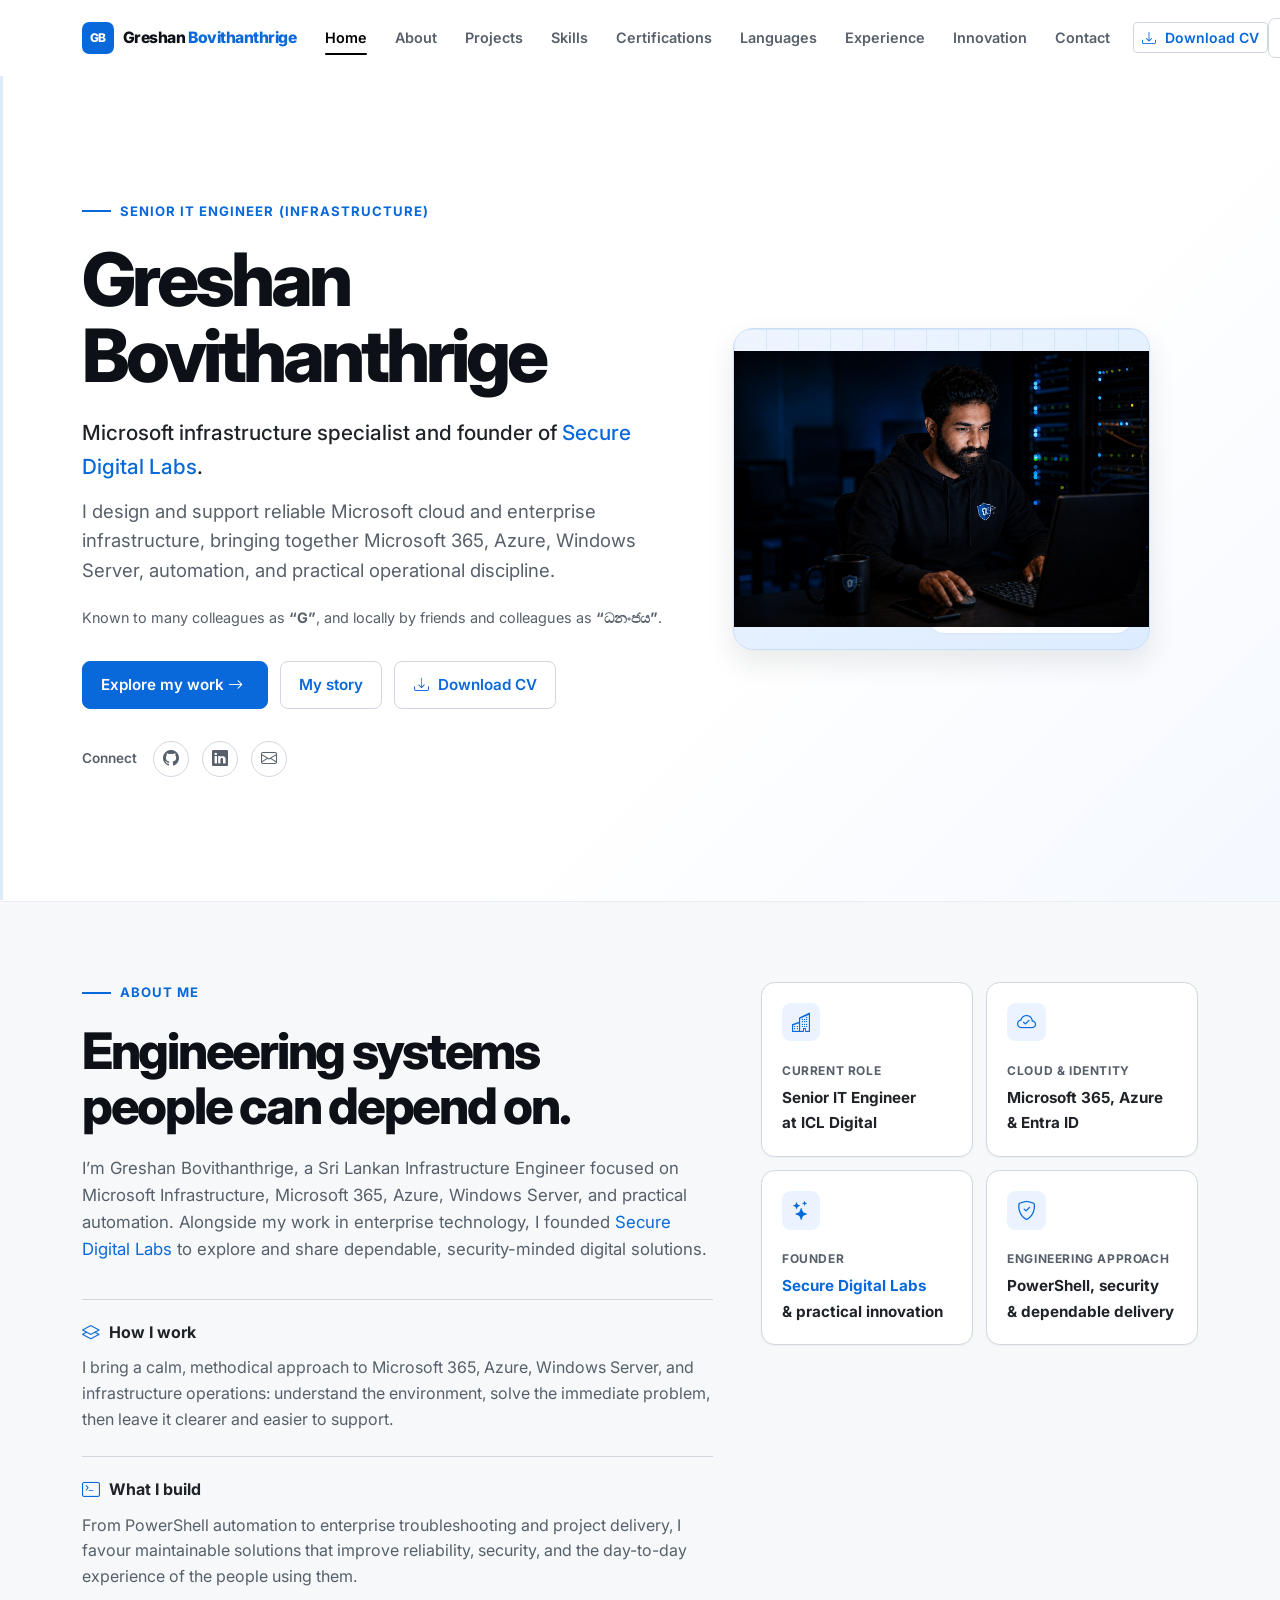
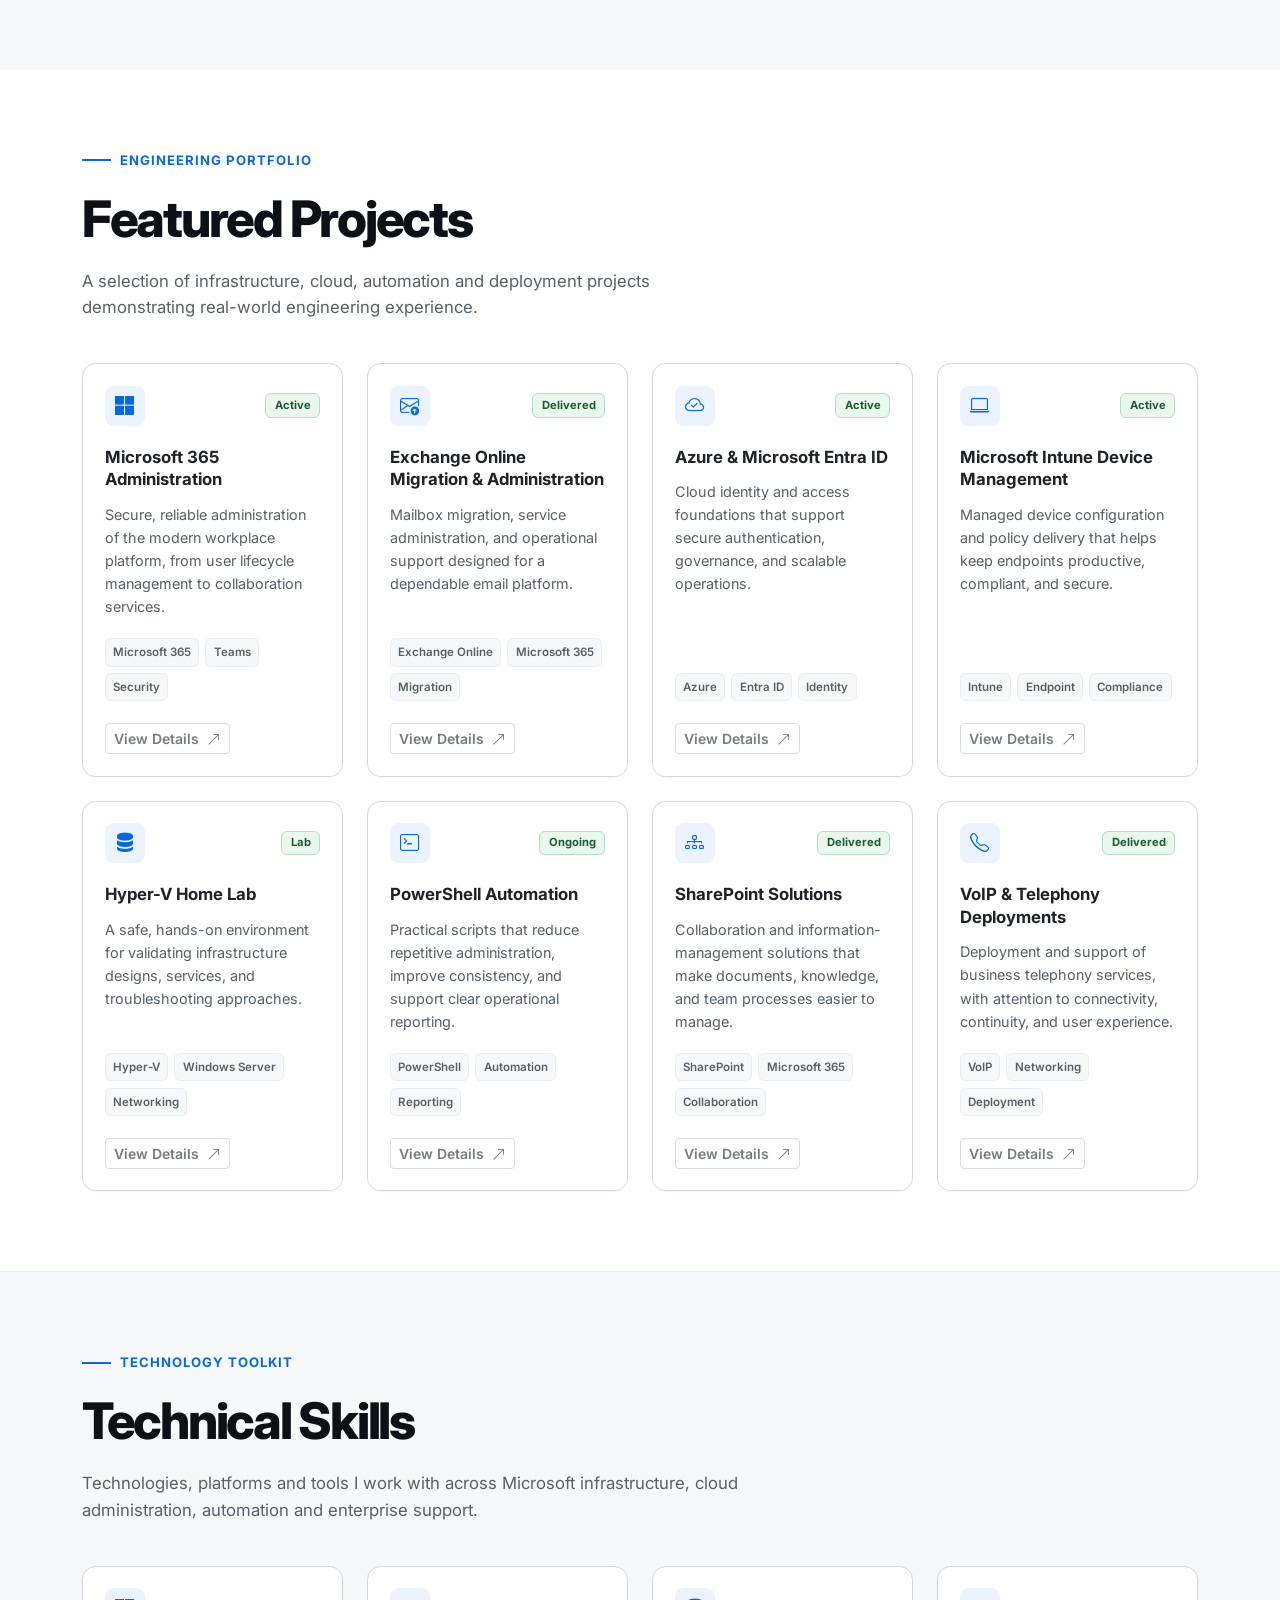
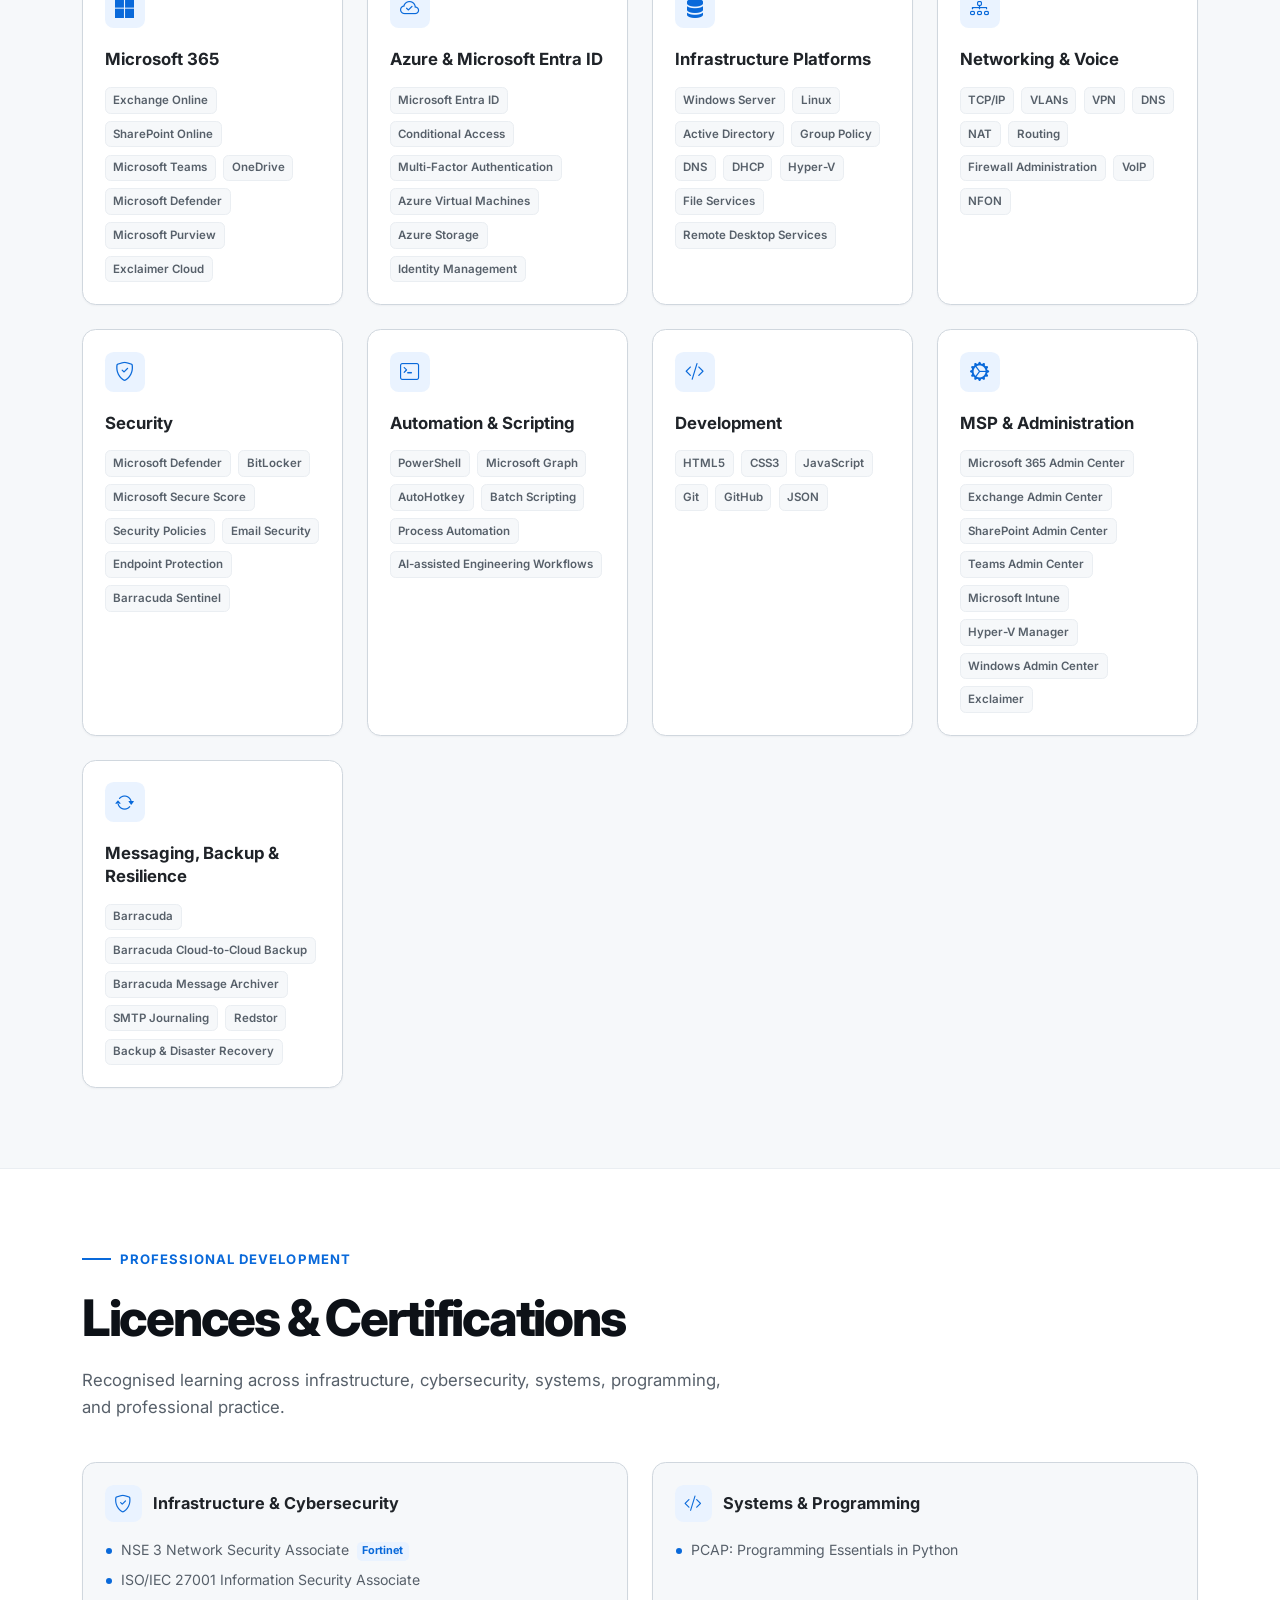
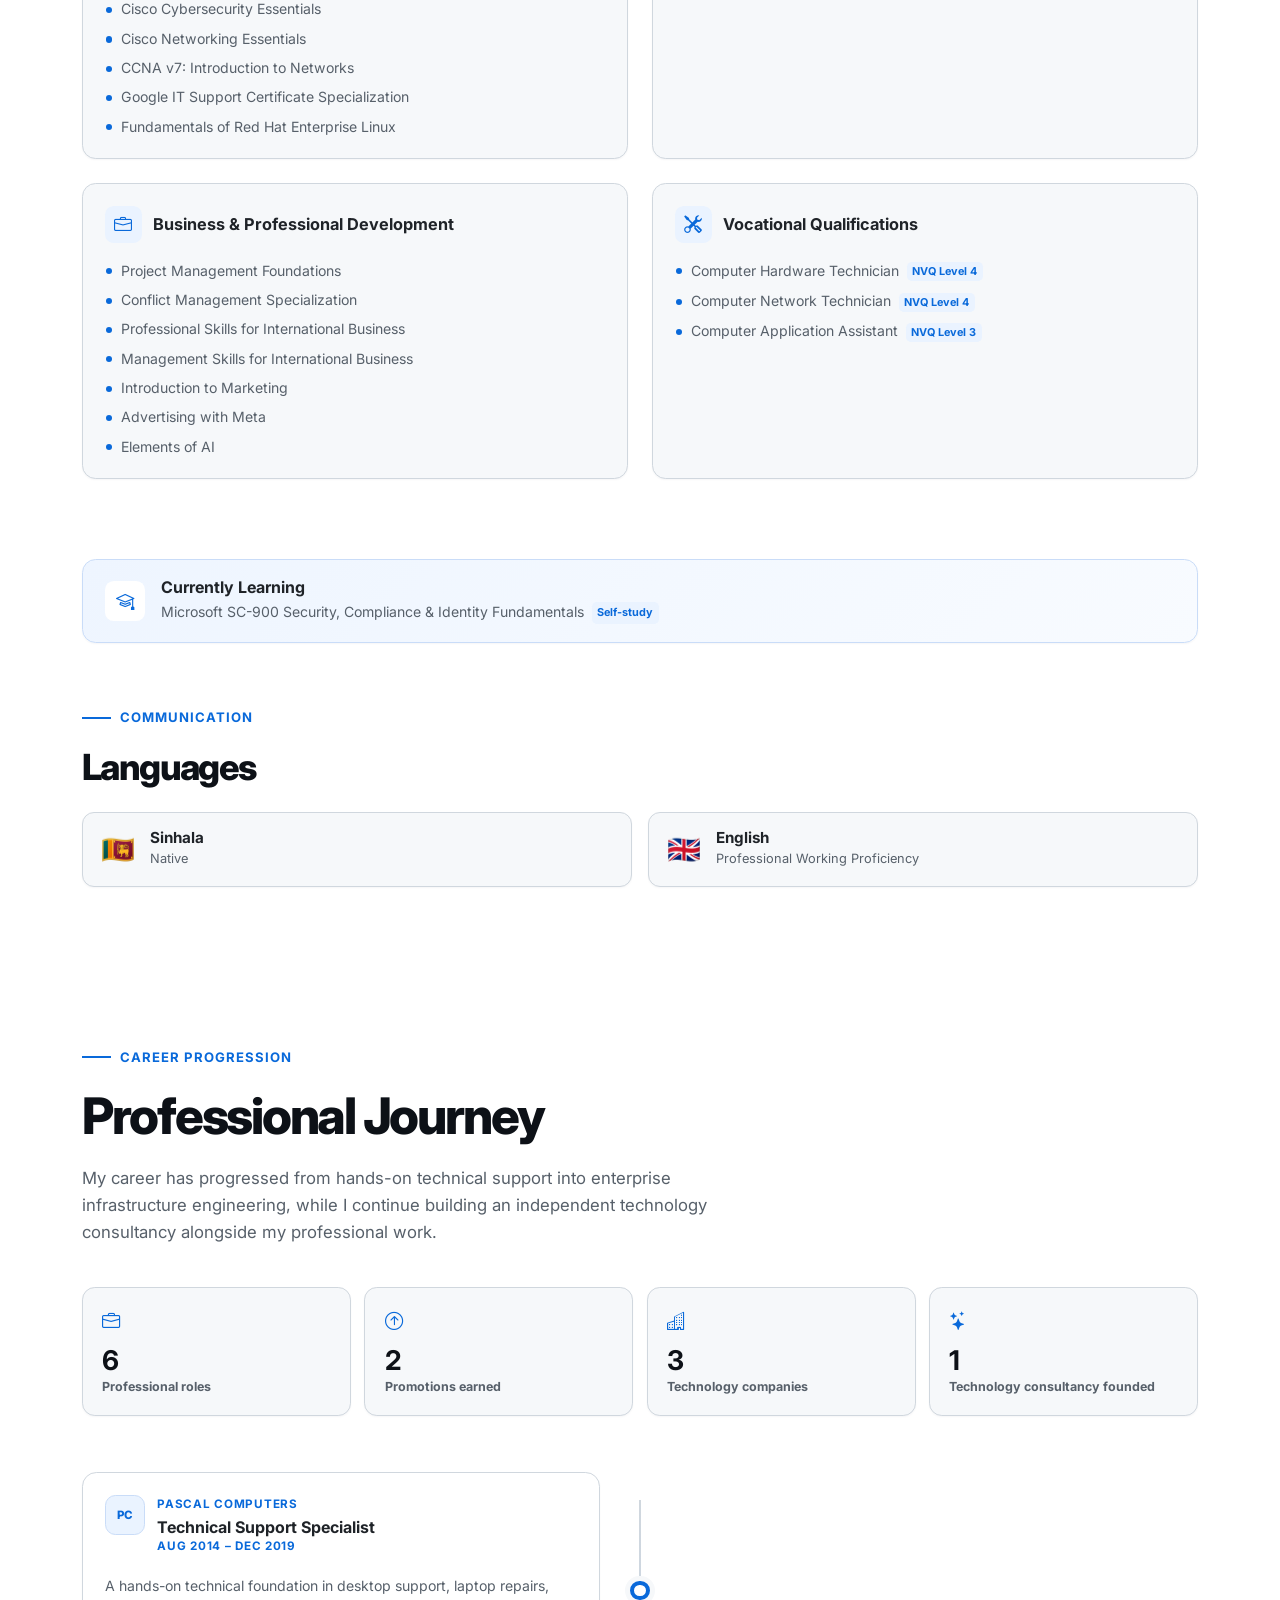
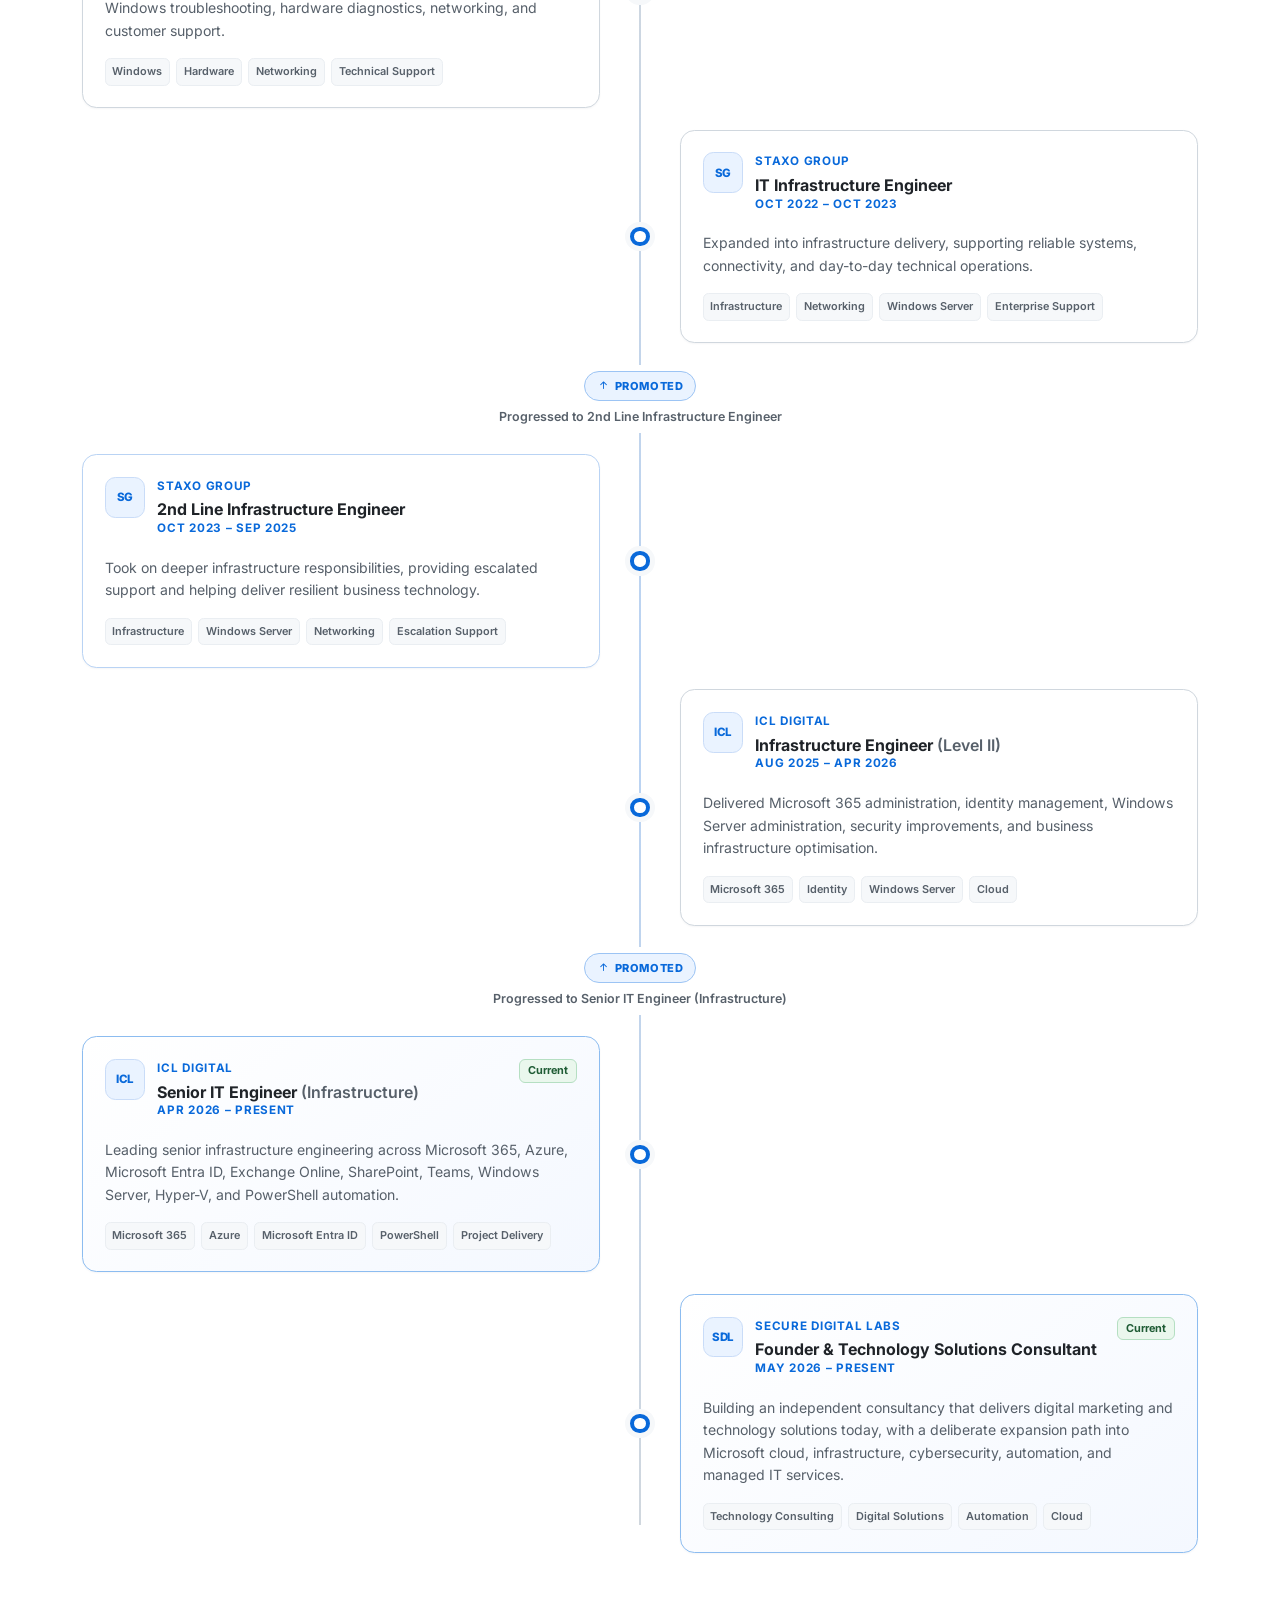
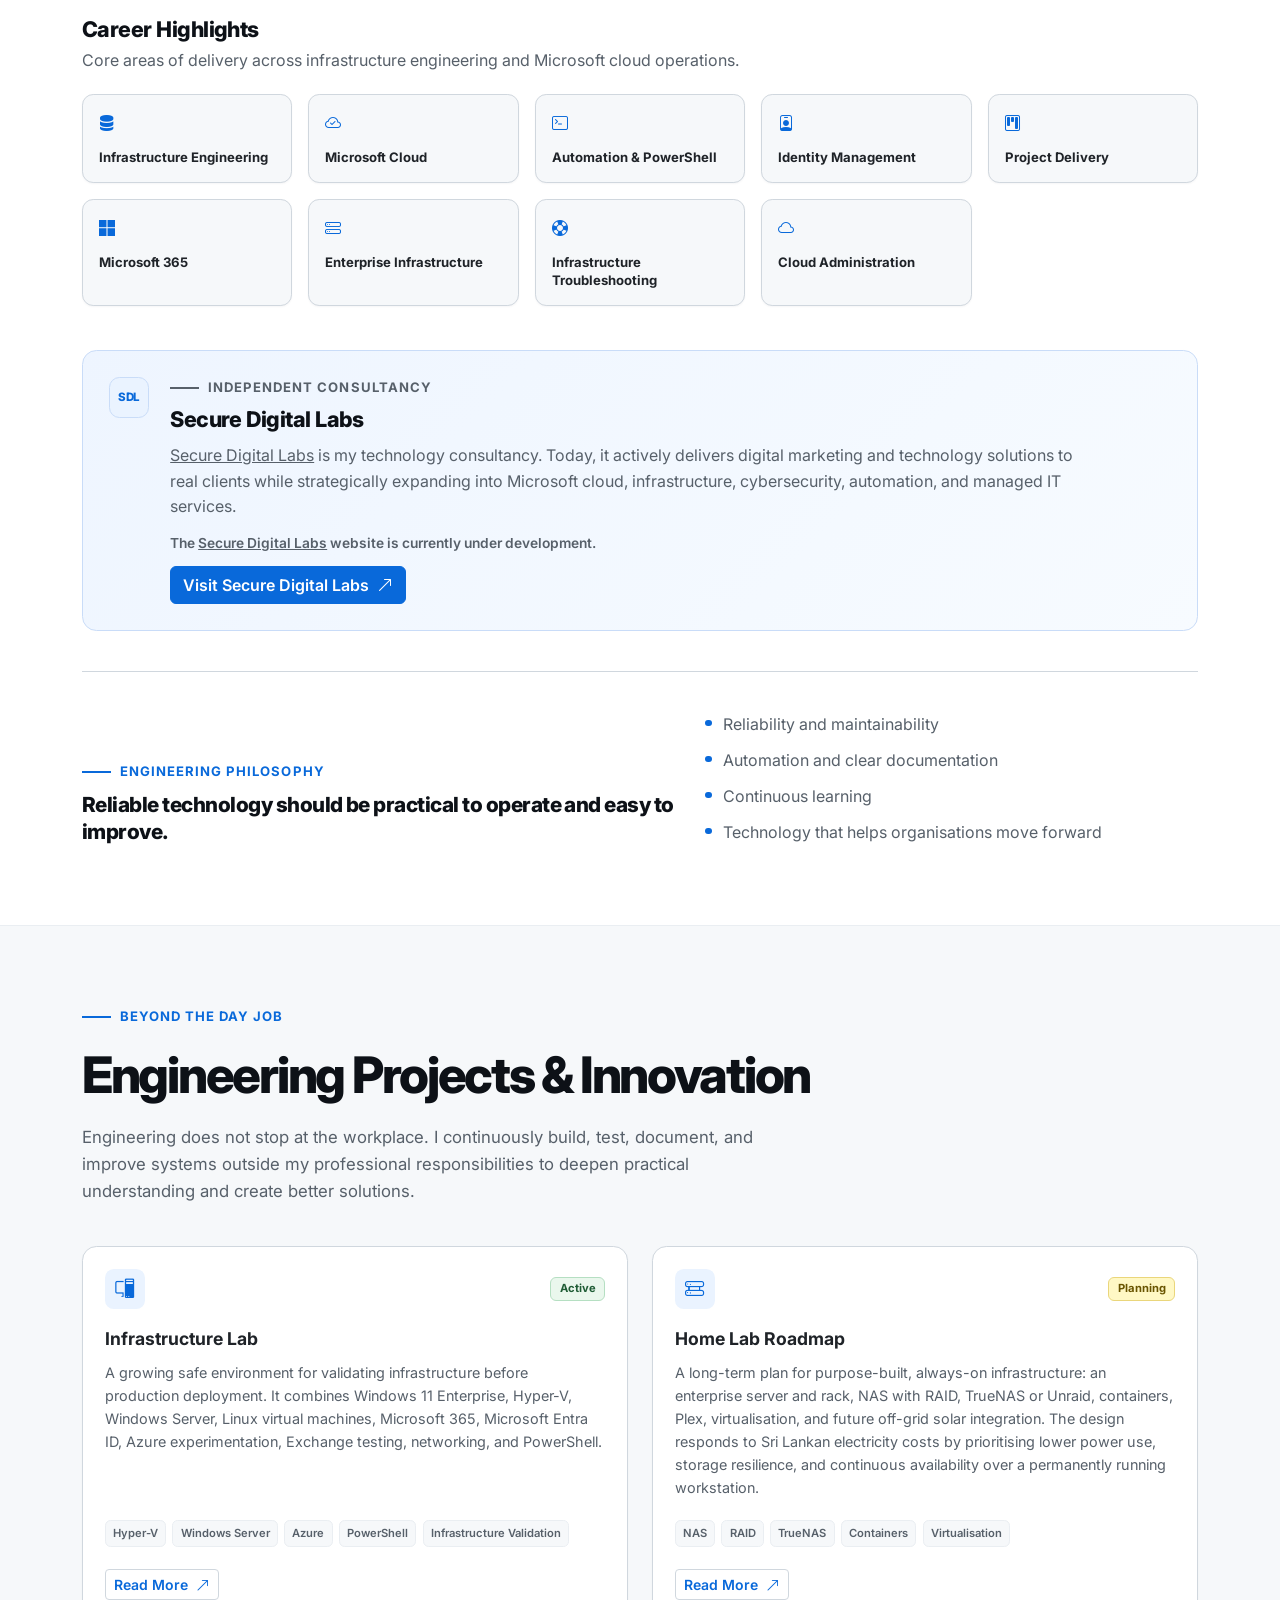
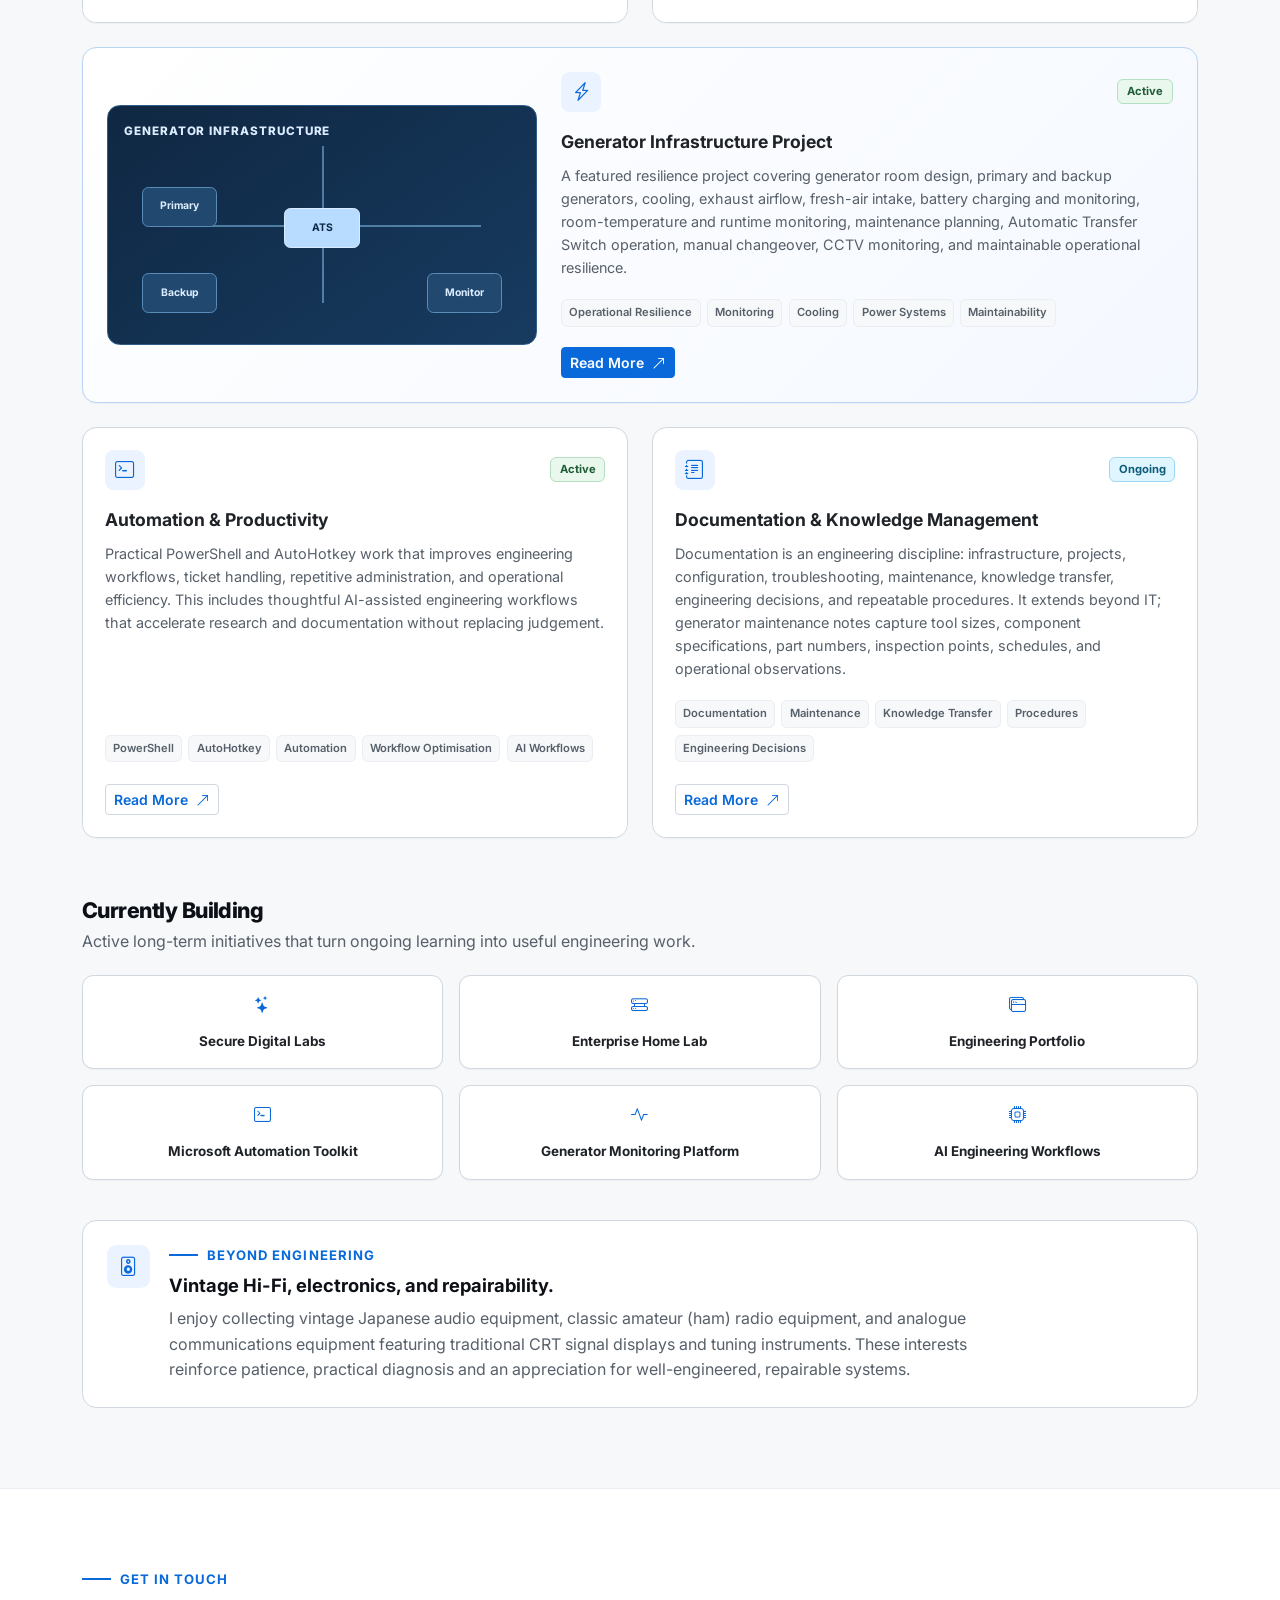
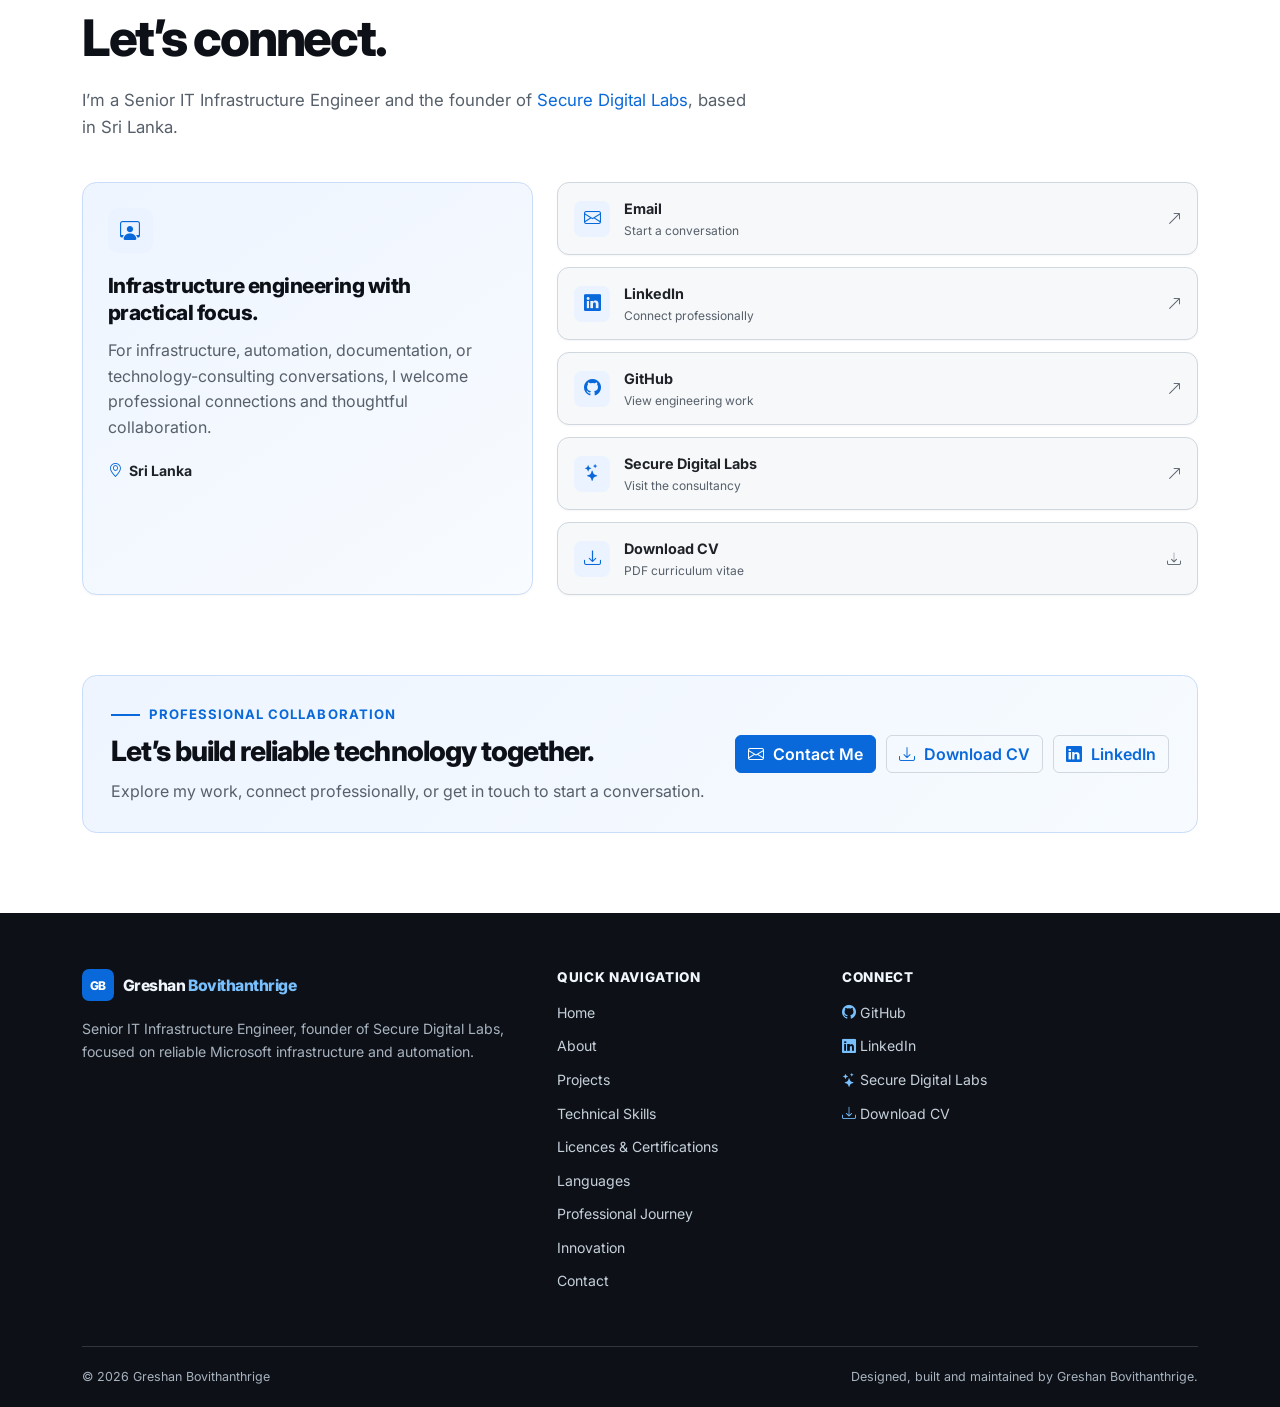
==== commit 9e4ab23f: "Release Task 2 - UX, navigation and visual polish" ====
--- a/index.html
+++ b/index.html
@@ -35,18 +35,18 @@
     <link rel="stylesheet" href="assets/css/animations.css">
     <link rel="stylesheet" href="assets/css/darkmode.css">
 </head>
-<body>
+<body data-bs-spy="scroll" data-bs-target="#primary-navigation" data-bs-offset="100">
     <a class="skip-link" href="#main-content">Skip to content</a>
 
     <header class="site-header" id="site-header">
-        <nav class="navbar navbar-expand-lg" aria-label="Primary navigation">
+        <nav class="navbar navbar-expand-xl" aria-label="Primary navigation">
             <div class="container">
                 <a class="navbar-brand" href="#home" aria-label="Greshan Bovithanthrige home">
                     <span class="brand-monogram" aria-hidden="true">GB</span>
                     <span class="brand-name">Greshan <span>Bovithanthrige</span></span>
                 </a>
 
-                <div class="header-actions ms-auto order-lg-2">
+                <div class="header-actions ms-auto order-xl-2">
                     <button class="theme-toggle" id="theme-toggle" type="button" aria-label="Switch to dark mode" aria-pressed="false">
                         <i class="bi bi-moon-stars" aria-hidden="true"></i>
                     </button>
@@ -55,12 +55,16 @@
                     </button>
                 </div>
 
-                <div class="collapse navbar-collapse order-lg-1" id="primary-navigation">
-                    <ul class="navbar-nav ms-lg-auto align-items-lg-center">
+                <div class="collapse navbar-collapse order-xl-1" id="primary-navigation">
+                    <ul class="navbar-nav ms-xl-auto align-items-xl-center">
                         <li class="nav-item"><a class="nav-link active" href="#home" aria-current="page">Home</a></li>
                         <li class="nav-item"><a class="nav-link" href="#about">About</a></li>
                         <li class="nav-item"><a class="nav-link" href="#projects">Projects</a></li>
+                        <li class="nav-item"><a class="nav-link" href="#skills">Skills</a></li>
+                        <li class="nav-item"><a class="nav-link" href="#certifications">Certifications</a></li>
+                        <li class="nav-item"><a class="nav-link" href="#languages">Languages</a></li>
                         <li class="nav-item"><a class="nav-link" href="#experience">Experience</a></li>
+                        <li class="nav-item"><a class="nav-link" href="#innovation">Innovation</a></li>
                         <li class="nav-item"><a class="nav-link" href="#contact">Contact</a></li>
                         <li class="nav-item ms-lg-2"><a class="btn btn-outline-primary btn-sm nav-cv-link" href="assets/files/Greshan-Bovithanthrige-CV.pdf" download><i class="bi bi-download" aria-hidden="true"></i> Download CV</a></li>
                     </ul>
@@ -76,7 +80,7 @@
                     <div class="col-lg-7 hero-content">
                         <p class="eyebrow"><span aria-hidden="true"></span> Senior IT Engineer (Infrastructure)</p>
                         <h1 id="hero-title">Greshan Bovithanthrige</h1>
-                        <p class="hero-role">Microsoft infrastructure specialist and founder of <a href="https://securedigitallabs.com/" target="_blank" rel="noreferrer">Secure Digital Labs</a>.</p>
+                        <p class="hero-role">Microsoft infrastructure specialist and founder of <a href="https://securedigitallabs.com/?from=portfolio" target="_blank" rel="noreferrer">Secure Digital Labs</a>.</p>
                         <p class="hero-intro">I design and support reliable Microsoft cloud and enterprise infrastructure, bringing together Microsoft 365, Azure, Windows Server, automation, and practical operational discipline.</p>
                         <p class="hero-identity">Known to many colleagues as <strong>“G”</strong>, and locally by friends and colleagues as <strong>“ධනංජය”</strong>.</p>
                         <div class="hero-actions">
@@ -95,7 +99,7 @@
                         <figure class="profile-card">
                             <div class="profile-card__grid" aria-hidden="true"></div>
                             <img class="profile-image" src="assets/images/profile/hero%20image%20-%20compressed.png" alt="Greshan Bovithanthrige" width="1537" height="1023" fetchpriority="high" decoding="async">
-                            <figcaption class="profile-card__status"><span aria-hidden="true"></span> Founder, <a href="https://securedigitallabs.com/" target="_blank" rel="noreferrer">Secure Digital Labs</a></figcaption>
+                            <figcaption class="profile-card__status"><span aria-hidden="true"></span> Founder, <a href="https://securedigitallabs.com/?from=portfolio" target="_blank" rel="noreferrer">Secure Digital Labs</a></figcaption>
                         </figure>
                     </div>
                 </div>
@@ -108,7 +112,7 @@
                     <div class="col-lg-7 reveal">
                         <p class="eyebrow"><span aria-hidden="true"></span> About me</p>
                         <h2 class="section-title" id="about-title">Engineering systems people can depend on.</h2>
-                        <p class="section-intro">I’m Greshan Bovithanthrige, a Sri Lankan Infrastructure Engineer focused on Microsoft Infrastructure, Microsoft 365, Azure, Windows Server, and practical automation. Alongside my work in enterprise technology, I founded <a href="https://securedigitallabs.com/" target="_blank" rel="noreferrer">Secure Digital Labs</a> to explore and share dependable, security-minded digital solutions.</p>
+                        <p class="section-intro">I’m Greshan Bovithanthrige, a Sri Lankan Infrastructure Engineer focused on Microsoft Infrastructure, Microsoft 365, Azure, Windows Server, and practical automation. Alongside my work in enterprise technology, I founded <a href="https://securedigitallabs.com/?from=portfolio" target="_blank" rel="noreferrer">Secure Digital Labs</a> to explore and share dependable, security-minded digital solutions.</p>
 
                         <div class="about-detail">
                             <section aria-labelledby="strengths-title">
@@ -134,7 +138,7 @@
                             </article>
                             <article class="fact-card">
                                 <i class="bi bi-stars" aria-hidden="true"></i>
-                                <div><span>Founder</span><strong><a href="https://securedigitallabs.com/" target="_blank" rel="noreferrer">Secure Digital Labs</a><br>&amp; practical innovation</strong></div>
+                                <div><span>Founder</span><strong><a href="https://securedigitallabs.com/?from=portfolio" target="_blank" rel="noreferrer">Secure Digital Labs</a><br>&amp; practical innovation</strong></div>
                             </article>
                             <article class="fact-card">
                                 <i class="bi bi-shield-check" aria-hidden="true"></i>
@@ -158,49 +162,49 @@
                     <div class="col-sm-6 col-xl-3">
                         <article class="card project-card h-100">
                             <div class="card-body"><div class="project-card__top"><i class="bi bi-microsoft project-card__icon" aria-hidden="true"></i><span class="badge project-status">Active</span></div><h3 class="card-title">Microsoft 365 Administration</h3><p class="card-text">Secure, reliable administration of the modern workplace platform, from user lifecycle management to collaboration services.</p><div class="project-technologies" aria-label="Technologies used"><span>Microsoft 365</span><span>Teams</span><span>Security</span></div></div>
-                            <div class="card-footer"><button class="btn btn-outline-primary btn-sm" type="button" disabled aria-disabled="true">View Details <span class="visually-hidden">— project details coming soon</span><i class="bi bi-arrow-up-right" aria-hidden="true"></i></button></div>
+                            <div class="card-footer"><button class="btn btn-outline-primary btn-sm" type="button" disabled aria-disabled="true">View Details <span class="visually-hidden">- project details coming soon</span><i class="bi bi-arrow-up-right" aria-hidden="true"></i></button></div>
                         </article>
                     </div>
                     <div class="col-sm-6 col-xl-3">
                         <article class="card project-card h-100">
                             <div class="card-body"><div class="project-card__top"><i class="bi bi-envelope-arrow-up project-card__icon" aria-hidden="true"></i><span class="badge project-status">Delivered</span></div><h3 class="card-title">Exchange Online Migration &amp; Administration</h3><p class="card-text">Mailbox migration, service administration, and operational support designed for a dependable email platform.</p><div class="project-technologies" aria-label="Technologies used"><span>Exchange Online</span><span>Microsoft 365</span><span>Migration</span></div></div>
-                            <div class="card-footer"><button class="btn btn-outline-primary btn-sm" type="button" disabled aria-disabled="true">View Details <span class="visually-hidden">— project details coming soon</span><i class="bi bi-arrow-up-right" aria-hidden="true"></i></button></div>
+                            <div class="card-footer"><button class="btn btn-outline-primary btn-sm" type="button" disabled aria-disabled="true">View Details <span class="visually-hidden">- project details coming soon</span><i class="bi bi-arrow-up-right" aria-hidden="true"></i></button></div>
                         </article>
                     </div>
                     <div class="col-sm-6 col-xl-3">
                         <article class="card project-card h-100">
                             <div class="card-body"><div class="project-card__top"><i class="bi bi-cloud-check project-card__icon" aria-hidden="true"></i><span class="badge project-status">Active</span></div><h3 class="card-title">Azure &amp; Microsoft Entra ID</h3><p class="card-text">Cloud identity and access foundations that support secure authentication, governance, and scalable operations.</p><div class="project-technologies" aria-label="Technologies used"><span>Azure</span><span>Entra ID</span><span>Identity</span></div></div>
-                            <div class="card-footer"><button class="btn btn-outline-primary btn-sm" type="button" disabled aria-disabled="true">View Details <span class="visually-hidden">— project details coming soon</span><i class="bi bi-arrow-up-right" aria-hidden="true"></i></button></div>
+                            <div class="card-footer"><button class="btn btn-outline-primary btn-sm" type="button" disabled aria-disabled="true">View Details <span class="visually-hidden">- project details coming soon</span><i class="bi bi-arrow-up-right" aria-hidden="true"></i></button></div>
                         </article>
                     </div>
                     <div class="col-sm-6 col-xl-3">
                         <article class="card project-card h-100">
                             <div class="card-body"><div class="project-card__top"><i class="bi bi-laptop project-card__icon" aria-hidden="true"></i><span class="badge project-status">Active</span></div><h3 class="card-title">Microsoft Intune Device Management</h3><p class="card-text">Managed device configuration and policy delivery that helps keep endpoints productive, compliant, and secure.</p><div class="project-technologies" aria-label="Technologies used"><span>Intune</span><span>Endpoint</span><span>Compliance</span></div></div>
-                            <div class="card-footer"><button class="btn btn-outline-primary btn-sm" type="button" disabled aria-disabled="true">View Details <span class="visually-hidden">— project details coming soon</span><i class="bi bi-arrow-up-right" aria-hidden="true"></i></button></div>
+                            <div class="card-footer"><button class="btn btn-outline-primary btn-sm" type="button" disabled aria-disabled="true">View Details <span class="visually-hidden">- project details coming soon</span><i class="bi bi-arrow-up-right" aria-hidden="true"></i></button></div>
                         </article>
                     </div>
                     <div class="col-sm-6 col-xl-3">
                         <article class="card project-card h-100">
                             <div class="card-body"><div class="project-card__top"><i class="bi bi-server project-card__icon" aria-hidden="true"></i><span class="badge project-status">Lab</span></div><h3 class="card-title">Hyper-V Home Lab</h3><p class="card-text">A safe, hands-on environment for validating infrastructure designs, services, and troubleshooting approaches.</p><div class="project-technologies" aria-label="Technologies used"><span>Hyper-V</span><span>Windows Server</span><span>Networking</span></div></div>
-                            <div class="card-footer"><button class="btn btn-outline-primary btn-sm" type="button" disabled aria-disabled="true">View Details <span class="visually-hidden">— project details coming soon</span><i class="bi bi-arrow-up-right" aria-hidden="true"></i></button></div>
+                            <div class="card-footer"><button class="btn btn-outline-primary btn-sm" type="button" disabled aria-disabled="true">View Details <span class="visually-hidden">- project details coming soon</span><i class="bi bi-arrow-up-right" aria-hidden="true"></i></button></div>
                         </article>
                     </div>
                     <div class="col-sm-6 col-xl-3">
                         <article class="card project-card h-100">
                             <div class="card-body"><div class="project-card__top"><i class="bi bi-terminal project-card__icon" aria-hidden="true"></i><span class="badge project-status">Ongoing</span></div><h3 class="card-title">PowerShell Automation</h3><p class="card-text">Practical scripts that reduce repetitive administration, improve consistency, and support clear operational reporting.</p><div class="project-technologies" aria-label="Technologies used"><span>PowerShell</span><span>Automation</span><span>Reporting</span></div></div>
-                            <div class="card-footer"><button class="btn btn-outline-primary btn-sm" type="button" disabled aria-disabled="true">View Details <span class="visually-hidden">— project details coming soon</span><i class="bi bi-arrow-up-right" aria-hidden="true"></i></button></div>
+                            <div class="card-footer"><button class="btn btn-outline-primary btn-sm" type="button" disabled aria-disabled="true">View Details <span class="visually-hidden">- project details coming soon</span><i class="bi bi-arrow-up-right" aria-hidden="true"></i></button></div>
                         </article>
                     </div>
                     <div class="col-sm-6 col-xl-3">
                         <article class="card project-card h-100">
                             <div class="card-body"><div class="project-card__top"><i class="bi bi-diagram-3 project-card__icon" aria-hidden="true"></i><span class="badge project-status">Delivered</span></div><h3 class="card-title">SharePoint Solutions</h3><p class="card-text">Collaboration and information-management solutions that make documents, knowledge, and team processes easier to manage.</p><div class="project-technologies" aria-label="Technologies used"><span>SharePoint</span><span>Microsoft 365</span><span>Collaboration</span></div></div>
-                            <div class="card-footer"><button class="btn btn-outline-primary btn-sm" type="button" disabled aria-disabled="true">View Details <span class="visually-hidden">— project details coming soon</span><i class="bi bi-arrow-up-right" aria-hidden="true"></i></button></div>
+                            <div class="card-footer"><button class="btn btn-outline-primary btn-sm" type="button" disabled aria-disabled="true">View Details <span class="visually-hidden">- project details coming soon</span><i class="bi bi-arrow-up-right" aria-hidden="true"></i></button></div>
                         </article>
                     </div>
                     <div class="col-sm-6 col-xl-3">
                         <article class="card project-card h-100">
                             <div class="card-body"><div class="project-card__top"><i class="bi bi-telephone project-card__icon" aria-hidden="true"></i><span class="badge project-status">Delivered</span></div><h3 class="card-title">VoIP &amp; Telephony Deployments</h3><p class="card-text">Deployment and support of business telephony services, with attention to connectivity, continuity, and user experience.</p><div class="project-technologies" aria-label="Technologies used"><span>VoIP</span><span>Networking</span><span>Deployment</span></div></div>
-                            <div class="card-footer"><button class="btn btn-outline-primary btn-sm" type="button" disabled aria-disabled="true">View Details <span class="visually-hidden">— project details coming soon</span><i class="bi bi-arrow-up-right" aria-hidden="true"></i></button></div>
+                            <div class="card-footer"><button class="btn btn-outline-primary btn-sm" type="button" disabled aria-disabled="true">View Details <span class="visually-hidden">- project details coming soon</span><i class="bi bi-arrow-up-right" aria-hidden="true"></i></button></div>
                         </article>
                     </div>
                 </div>
@@ -388,7 +392,7 @@
                     </li>
                     <li class="timeline-entry timeline-entry--right">
                         <span class="timeline-node" aria-hidden="true"></span>
-                        <article class="card timeline-role-card timeline-role-card--current"><div class="card-body"><div class="timeline-role-card__header"><span class="company-monogram">SDL</span><div><p><a href="https://securedigitallabs.com/" target="_blank" rel="noreferrer">Secure Digital Labs</a></p><h3>Founder &amp; Technology Solutions Consultant</h3><p class="timeline-date"><time datetime="2026-05">May 2026</time> – Present</p></div><span class="badge timeline-current">Current</span></div><p class="timeline-summary">Building an independent consultancy that delivers digital marketing and technology solutions today, with a deliberate expansion path into Microsoft cloud, infrastructure, cybersecurity, automation, and managed IT services.</p><div class="timeline-badges"><span>Technology Consulting</span><span>Digital Solutions</span><span>Automation</span><span>Cloud</span></div></div></article>
+                        <article class="card timeline-role-card timeline-role-card--current"><div class="card-body"><div class="timeline-role-card__header"><span class="company-monogram">SDL</span><div><p><a href="https://securedigitallabs.com/?from=portfolio" target="_blank" rel="noreferrer">Secure Digital Labs</a></p><h3>Founder &amp; Technology Solutions Consultant</h3><p class="timeline-date"><time datetime="2026-05">May 2026</time> – Present</p></div><span class="badge timeline-current">Current</span></div><p class="timeline-summary">Building an independent consultancy that delivers digital marketing and technology solutions today, with a deliberate expansion path into Microsoft cloud, infrastructure, cybersecurity, automation, and managed IT services.</p><div class="timeline-badges"><span>Technology Consulting</span><span>Digital Solutions</span><span>Automation</span><span>Cloud</span></div></div></article>
                     </li>
                 </ol>
 
@@ -409,7 +413,7 @@
 
                 <section class="sdl-section reveal" aria-labelledby="sdl-title">
                     <div class="sdl-section__monogram" aria-hidden="true">SDL</div>
-                    <div><p class="eyebrow"><span aria-hidden="true"></span> Independent consultancy</p><h3 id="sdl-title"><a href="https://securedigitallabs.com/" target="_blank" rel="noreferrer">Secure Digital Labs</a></h3><p><a href="https://securedigitallabs.com/" target="_blank" rel="noreferrer">Secure Digital Labs</a> is my technology consultancy. Today, it actively delivers digital marketing and technology solutions to real clients while strategically expanding into Microsoft cloud, infrastructure, cybersecurity, automation, and managed IT services.</p><p class="sdl-section__note">The <a href="https://securedigitallabs.com/" target="_blank" rel="noreferrer">Secure Digital Labs</a> website is currently under development.</p><a class="btn btn-primary" href="https://securedigitallabs.com/" target="_blank" rel="noreferrer">Visit Secure Digital Labs <i class="bi bi-arrow-up-right" aria-hidden="true"></i></a></div>
+                    <div><p class="eyebrow"><span aria-hidden="true"></span> Independent consultancy</p><h3 id="sdl-title"><a href="https://securedigitallabs.com/?from=portfolio" target="_blank" rel="noreferrer">Secure Digital Labs</a></h3><p><a href="https://securedigitallabs.com/?from=portfolio" target="_blank" rel="noreferrer">Secure Digital Labs</a> is my technology consultancy. Today, it actively delivers digital marketing and technology solutions to real clients while strategically expanding into Microsoft cloud, infrastructure, cybersecurity, automation, and managed IT services.</p><p class="sdl-section__note">The <a href="https://securedigitallabs.com/?from=portfolio" target="_blank" rel="noreferrer">Secure Digital Labs</a> website is currently under development.</p><a class="btn btn-primary" href="https://securedigitallabs.com/?from=portfolio" target="_blank" rel="noreferrer">Visit Secure Digital Labs <i class="bi bi-arrow-up-right" aria-hidden="true"></i></a></div>
                 </section>
 
                 <section class="philosophy-section reveal" aria-labelledby="philosophy-title">
@@ -441,14 +445,14 @@
                         <article class="card innovation-card h-100"><div class="card-body"><div class="innovation-card__top"><i class="bi bi-terminal innovation-card__icon" aria-hidden="true"></i><span class="badge innovation-status">Active</span></div><h3>Automation &amp; Productivity</h3><p>Practical PowerShell and AutoHotkey work that improves engineering workflows, ticket handling, repetitive administration, and operational efficiency. This includes thoughtful AI-assisted engineering workflows that accelerate research and documentation without replacing judgement.</p><div class="innovation-badges"><span>PowerShell</span><span>AutoHotkey</span><span>Automation</span><span>Workflow Optimisation</span><span>AI Workflows</span></div></div><div class="card-footer"><a class="btn btn-outline-primary btn-sm" href="projects/automation-productivity.html">Read More <i class="bi bi-arrow-up-right" aria-hidden="true"></i></a></div></article>
                     </div>
                     <div class="col-md-6">
-                        <article class="card innovation-card h-100"><div class="card-body"><div class="innovation-card__top"><i class="bi bi-journal-text innovation-card__icon" aria-hidden="true"></i><span class="badge innovation-status innovation-status--ongoing">Ongoing</span></div><h3>Documentation &amp; Knowledge Management</h3><p>Documentation is an engineering discipline: infrastructure, projects, configuration, troubleshooting, maintenance, knowledge transfer, engineering decisions, and repeatable procedures. It extends beyond IT—generator maintenance notes capture tool sizes, component specifications, part numbers, inspection points, schedules, and operational observations.</p><div class="innovation-badges"><span>Documentation</span><span>Maintenance</span><span>Knowledge Transfer</span><span>Procedures</span><span>Engineering Decisions</span></div></div><div class="card-footer"><a class="btn btn-outline-primary btn-sm" href="projects/documentation.html">Read More <i class="bi bi-arrow-up-right" aria-hidden="true"></i></a></div></article>
+                        <article class="card innovation-card h-100"><div class="card-body"><div class="innovation-card__top"><i class="bi bi-journal-text innovation-card__icon" aria-hidden="true"></i><span class="badge innovation-status innovation-status--ongoing">Ongoing</span></div><h3>Documentation &amp; Knowledge Management</h3><p>Documentation is an engineering discipline: infrastructure, projects, configuration, troubleshooting, maintenance, knowledge transfer, engineering decisions, and repeatable procedures. It extends beyond IT; generator maintenance notes capture tool sizes, component specifications, part numbers, inspection points, schedules, and operational observations.</p><div class="innovation-badges"><span>Documentation</span><span>Maintenance</span><span>Knowledge Transfer</span><span>Procedures</span><span>Engineering Decisions</span></div></div><div class="card-footer"><a class="btn btn-outline-primary btn-sm" href="projects/documentation.html">Read More <i class="bi bi-arrow-up-right" aria-hidden="true"></i></a></div></article>
                     </div>
                 </div>
 
                 <section class="currently-building reveal" aria-labelledby="building-title">
                     <div class="journey-highlights__header"><h3 id="building-title">Currently Building</h3><p>Active long-term initiatives that turn ongoing learning into useful engineering work.</p></div>
                     <div class="row row-cols-1 row-cols-sm-2 row-cols-lg-3 g-3">
-                        <div class="col"><article class="card building-card h-100"><i class="bi bi-stars" aria-hidden="true"></i><span><a href="https://securedigitallabs.com/" target="_blank" rel="noreferrer">Secure Digital Labs</a></span></article></div>
+                        <div class="col"><article class="card building-card h-100"><i class="bi bi-stars" aria-hidden="true"></i><span><a href="https://securedigitallabs.com/?from=portfolio" target="_blank" rel="noreferrer">Secure Digital Labs</a></span></article></div>
                         <div class="col"><article class="card building-card h-100"><i class="bi bi-hdd-rack" aria-hidden="true"></i><span>Enterprise Home Lab</span></article></div>
                         <div class="col"><article class="card building-card h-100"><i class="bi bi-window-stack" aria-hidden="true"></i><span><a href="projects/engineering-portfolio.html">Engineering Portfolio</a></span></article></div>
                         <div class="col"><article class="card building-card h-100"><i class="bi bi-terminal" aria-hidden="true"></i><span>Microsoft Automation Toolkit</span></article></div>
@@ -457,7 +461,7 @@
                     </div>
                 </section>
 
-                <aside class="beyond-engineering reveal" aria-labelledby="beyond-title"><i class="bi bi-speaker beyond-engineering__icon" aria-hidden="true"></i><div><p class="eyebrow"><span aria-hidden="true"></span> Beyond engineering</p><h3 id="beyond-title">Vintage Hi-Fi, electronics, and repairability.</h3><p>I enjoy collecting and restoring classic audio equipment—an interest that reinforces patience, practical diagnosis, and respect for well-engineered, repairable systems.</p></div></aside>
+                <aside class="beyond-engineering reveal" aria-labelledby="beyond-title"><i class="bi bi-speaker beyond-engineering__icon" aria-hidden="true"></i><div><p class="eyebrow"><span aria-hidden="true"></span> Beyond engineering</p><h3 id="beyond-title">Vintage Hi-Fi, electronics, and repairability.</h3><p>I enjoy collecting vintage Japanese audio equipment, classic amateur (ham) radio equipment, and analogue communications equipment featuring traditional CRT signal displays and tuning instruments. These interests reinforce patience, practical diagnosis and an appreciation for well-engineered, repairable systems.</p></div></aside>
             </div>
         </section>
 
@@ -466,7 +470,7 @@
                 <div class="section-heading reveal">
                     <p class="eyebrow"><span aria-hidden="true"></span> Get in touch</p>
                     <h2 class="section-title" id="contact-title">Let’s connect.</h2>
-                    <p class="section-intro">I’m a Senior IT Infrastructure Engineer and the founder of <a href="https://securedigitallabs.com/" target="_blank" rel="noopener noreferrer">Secure Digital Labs</a>, based in Sri Lanka.</p>
+                    <p class="section-intro">I’m a Senior IT Infrastructure Engineer and the founder of <a href="https://securedigitallabs.com/?from=portfolio" target="_blank" rel="noopener noreferrer">Secure Digital Labs</a>, based in Sri Lanka.</p>
                 </div>
                 <div class="row g-4 align-items-stretch reveal reveal--delayed">
                     <div class="col-lg-5">
@@ -481,10 +485,10 @@
                     </div>
                     <div class="col-lg-7">
                         <div class="contact-actions" aria-label="Contact options">
-                            <a class="contact-action" href="mailto:hello@securedigitallabs.com"><i class="bi bi-envelope" aria-hidden="true"></i><span><strong>Email</strong><small>Start a conversation</small></span><i class="bi bi-arrow-up-right contact-action__arrow" aria-hidden="true"></i></a>
+                            <a class="contact-action" href="mailto:greshan@securedigitallabs.com"><i class="bi bi-envelope" aria-hidden="true"></i><span><strong>Email</strong><small>Start a conversation</small></span><i class="bi bi-arrow-up-right contact-action__arrow" aria-hidden="true"></i></a>
                             <a class="contact-action" href="https://www.linkedin.com/in/greshanbovithanthrige/" target="_blank" rel="noopener noreferrer"><i class="bi bi-linkedin" aria-hidden="true"></i><span><strong>LinkedIn</strong><small>Connect professionally</small></span><i class="bi bi-arrow-up-right contact-action__arrow" aria-hidden="true"></i></a>
                             <a class="contact-action" href="https://github.com/GreshanBovithanthrige" target="_blank" rel="noopener noreferrer"><i class="bi bi-github" aria-hidden="true"></i><span><strong>GitHub</strong><small>View engineering work</small></span><i class="bi bi-arrow-up-right contact-action__arrow" aria-hidden="true"></i></a>
-                            <a class="contact-action" href="https://securedigitallabs.com/" target="_blank" rel="noopener noreferrer"><i class="bi bi-stars" aria-hidden="true"></i><span><strong>Secure Digital Labs</strong><small>Visit the consultancy</small></span><i class="bi bi-arrow-up-right contact-action__arrow" aria-hidden="true"></i></a>
+                            <a class="contact-action" href="https://securedigitallabs.com/?from=portfolio" target="_blank" rel="noopener noreferrer"><i class="bi bi-stars" aria-hidden="true"></i><span><strong>Secure Digital Labs</strong><small>Visit the consultancy</small></span><i class="bi bi-arrow-up-right contact-action__arrow" aria-hidden="true"></i></a>
                             <a class="contact-action" href="assets/files/Greshan-Bovithanthrige-CV.pdf" download><i class="bi bi-download" aria-hidden="true"></i><span><strong>Download CV</strong><small>PDF curriculum vitae</small></span><i class="bi bi-download contact-action__arrow" aria-hidden="true"></i></a>
                         </div>
                     </div>
@@ -519,16 +523,19 @@
                 </div>
                 <div class="col-sm-6 col-lg-3">
                     <h2>Quick Navigation</h2>
-                    <ul class="list-unstyled"><li><a href="#home">Home</a></li><li><a href="#about">About</a></li><li><a href="#projects">Projects</a></li><li><a href="#experience">Professional Journey</a></li><li><a href="#contact">Contact</a></li></ul>
+                    <ul class="list-unstyled"><li><a href="#home">Home</a></li><li><a href="#about">About</a></li><li><a href="#projects">Projects</a></li><li><a href="#skills">Technical Skills</a></li><li><a href="#certifications">Licences &amp; Certifications</a></li><li><a href="#languages">Languages</a></li><li><a href="#experience">Professional Journey</a></li><li><a href="#innovation">Innovation</a></li><li><a href="#contact">Contact</a></li></ul>
                 </div>
                 <div class="col-sm-6 col-lg-4">
                     <h2>Connect</h2>
-                    <ul class="list-unstyled"><li><a href="https://github.com/GreshanBovithanthrige" target="_blank" rel="noopener noreferrer"><i class="bi bi-github" aria-hidden="true"></i> GitHub</a></li><li><a href="https://www.linkedin.com/in/greshanbovithanthrige/" target="_blank" rel="noopener noreferrer"><i class="bi bi-linkedin" aria-hidden="true"></i> LinkedIn</a></li><li><a href="https://securedigitallabs.com/" target="_blank" rel="noopener noreferrer"><i class="bi bi-stars" aria-hidden="true"></i> Secure Digital Labs</a></li><li><a href="assets/files/Greshan-Bovithanthrige-CV.pdf" download><i class="bi bi-download" aria-hidden="true"></i> Download CV</a></li></ul>
+                    <ul class="list-unstyled"><li><a href="https://github.com/GreshanBovithanthrige" target="_blank" rel="noopener noreferrer"><i class="bi bi-github" aria-hidden="true"></i> GitHub</a></li><li><a href="https://www.linkedin.com/in/greshanbovithanthrige/" target="_blank" rel="noopener noreferrer"><i class="bi bi-linkedin" aria-hidden="true"></i> LinkedIn</a></li><li><a href="https://securedigitallabs.com/?from=portfolio" target="_blank" rel="noopener noreferrer"><i class="bi bi-stars" aria-hidden="true"></i> Secure Digital Labs</a></li><li><a href="assets/files/Greshan-Bovithanthrige-CV.pdf" download><i class="bi bi-download" aria-hidden="true"></i> Download CV</a></li></ul>
                 </div>
             </div>
             <div class="site-footer__bottom"><p>© <time data-current-year datetime="2026">2026</time> Greshan Bovithanthrige</p><p>Designed, built and maintained by Greshan Bovithanthrige.</p></div>
         </div>
     </footer>
+
+    <div class="reading-progress" aria-hidden="true"><span id="reading-progress-bar"></span></div>
+    <button class="btn btn-primary back-to-top" id="back-to-top" type="button" aria-label="Back to top" aria-hidden="true"><i class="bi bi-arrow-up" aria-hidden="true"></i></button>
 
     <script type="application/ld+json">
     {
@@ -538,7 +545,7 @@
         "jobTitle": "Senior IT Engineer (Infrastructure)",
         "url": "https://greshanbovithanthrige.github.io/greshan-portfolio/",
         "image": "https://greshanbovithanthrige.github.io/greshan-portfolio/assets/images/profile/hero%20image%20-%20compressed.png",
-        "sameAs": ["https://github.com/GreshanBovithanthrige", "https://www.linkedin.com/in/greshanbovithanthrige/", "https://securedigitallabs.com/"],
+        "sameAs": ["https://github.com/GreshanBovithanthrige", "https://www.linkedin.com/in/greshanbovithanthrige/", "https://securedigitallabs.com/?from=portfolio"],
         "address": {"@type": "PostalAddress", "addressCountry": "LK"}
     }
     </script>
--- a/assets/css/components.css
+++ b/assets/css/components.css
@@ -108,9 +108,9 @@
 .hero-socials a { display: grid; width: 2.25rem; height: 2.25rem; place-items: center; border: 1px solid var(--border-color); border-radius: 50%; text-decoration: none; transition: color 160ms ease, background-color 160ms ease, border-color 160ms ease, transform 160ms ease; }
 .hero-socials a:hover { color: #fff; background: var(--primary-color); border-color: var(--primary-color); transform: translateY(-2px); }
 
-.profile-card { position: relative; width: min(100%, 29rem); margin: 0; overflow: hidden; background: linear-gradient(145deg, #eef5ff, #dcecff); border: 1px solid #c9dcf8; border-radius: 1.25rem; box-shadow: var(--shadow-md); }
+.profile-card { position: relative; isolation: isolate; width: min(100%, 29rem); margin: 0; overflow: hidden; background: linear-gradient(145deg, #eef5ff, #dcecff); border: 1px solid #c9dcf8; border-radius: 1.25rem; box-shadow: var(--shadow-md); transform: translateZ(0); }
 .profile-card__grid { position: absolute; inset: 0; opacity: 0.42; background-image: linear-gradient(#b9d3f4 1px, transparent 1px), linear-gradient(90deg, #b9d3f4 1px, transparent 1px); background-size: 2rem 2rem; mask-image: linear-gradient(to bottom, #000, transparent 80%); }
-.profile-image { position: relative; z-index: 1; display: block; width: 100%; height: auto; min-height: 20rem; object-fit: contain; object-position: center; }
+.profile-image { position: relative; z-index: 1; display: block; width: 100%; height: auto; min-height: 20rem; object-fit: contain; object-position: center; border-radius: inherit; }
 .profile-card__status { position: absolute; right: 1rem; bottom: 1rem; display: flex; align-items: center; gap: 0.45rem; padding: 0.5rem 0.7rem; color: #1f5c35; font-size: 0.72rem; font-weight: 700; background: rgba(255, 255, 255, 0.94); border: 1px solid rgba(255, 255, 255, 0.98); border-radius: 999px; box-shadow: var(--shadow-sm); }
 .profile-card__status span { width: 0.5rem; height: 0.5rem; background: var(--success-color); border-radius: 50%; }
 
@@ -127,7 +127,7 @@
 .strength-list li { position: relative; padding-left: 1.45rem; }
 .strength-list li::before { position: absolute; top: 0.5rem; left: 0.2rem; width: 0.45rem; height: 0.45rem; content: ""; background: var(--primary-color); border-radius: 50%; }
 
-.about-facts { display: grid; grid-template-columns: repeat(2, minmax(0, 1fr)); gap: 0.85rem; }
+.about-facts { display: grid; grid-template-columns: repeat(2, minmax(0, 1fr)); gap: 0.85rem; max-width: 34rem; margin-inline: auto; }
 .fact-card { display: flex; flex-direction: column; justify-content: space-between; min-height: 10.5rem; padding: 1.25rem; background: var(--background-color); border: 1px solid var(--border-color); border-radius: 0.85rem; box-shadow: var(--shadow-sm); transition: border-color 180ms ease, box-shadow 180ms ease, transform 180ms ease; }
 .fact-card:hover { border-color: #9cc4f4; box-shadow: var(--shadow-md); transform: translateY(-3px); }
 .fact-card > i { width: 2.4rem; height: 2.4rem; display: grid; place-items: center; margin-bottom: 1.2rem; color: var(--primary-color); font-size: 1.2rem; background: #eaf3ff; border-radius: 0.55rem; }
@@ -196,7 +196,7 @@
 .journey-stat strong { color: var(--secondary-color); font-size: 1.7rem; line-height: 1; }
 .journey-stat span { color: var(--text-secondary); font-size: 0.78rem; font-weight: 700; line-height: 1.35; }
 .premium-timeline { position: relative; display: grid; gap: 1.35rem; max-width: 70rem; margin: 0 auto 4rem; padding: 0; }
-.premium-timeline::before { position: absolute; top: 1.75rem; bottom: 1.75rem; left: 50%; width: 2px; content: ""; background: linear-gradient(var(--border-color), #b9d3f4, var(--border-color)); transform: translateX(-50%); }
+.premium-timeline::before { position: absolute; z-index: 0; top: 1.75rem; bottom: 1.75rem; left: 50%; width: 2px; content: ""; background: linear-gradient(var(--border-color), #b9d3f4, var(--border-color)); transform: translateX(-50%); }
 .timeline-entry { position: relative; display: grid; grid-template-columns: 1fr 5rem 1fr; align-items: center; }
 .timeline-entry--left .timeline-role-card { grid-column: 1; }
 .timeline-entry--left .timeline-node { grid-column: 2; }
@@ -220,8 +220,8 @@
 .timeline-badges { display: flex; flex-wrap: wrap; gap: 0.38rem; }
 .timeline-badges span { padding: 0.25rem 0.43rem; color: var(--text-secondary); font-size: 0.68rem; font-weight: 600; background: var(--surface-color); border: 1px solid var(--border-subtle); border-radius: 0.35rem; }
 .timeline-current { align-self: flex-start; padding: 0.34rem 0.52rem; color: #1f5c35; font-size: 0.68rem; font-weight: 700; background: #eaf7ed; border: 1px solid #b5dfc2; }
-.timeline-promotion { position: relative; z-index: 1; display: grid; justify-items: center; gap: 0.35rem; min-height: 3.25rem; }
-.timeline-promotion__line { position: absolute; top: -1.35rem; bottom: -1.35rem; left: 50%; width: 2px; background: #b9d3f4; transform: translateX(-50%); }
+.timeline-promotion { position: relative; z-index: 1; display: grid; justify-items: center; gap: 0.35rem; width: fit-content; min-height: 3.25rem; padding: 0.35rem 1.25rem; margin-inline: auto; background: var(--background-color); }
+.timeline-promotion__line { display: none; }
 .timeline-promotion .badge { position: relative; padding: 0.42rem 0.7rem; color: var(--primary-color); font-size: 0.69rem; font-weight: 800; letter-spacing: 0.06em; text-transform: uppercase; background: #eaf3ff; border: 1px solid #9cc4f4; border-radius: 999px; }
 .timeline-promotion .badge i { font-size: 0.95rem; vertical-align: -0.08em; }
 .timeline-promotion p { position: relative; margin: 0; color: var(--text-secondary); font-size: 0.78rem; font-weight: 600; text-align: center; }
@@ -336,6 +336,10 @@
 .site-footer li i { width: 1.2rem; color: #79c0ff; }
 .site-footer__bottom { display: flex; flex-wrap: wrap; gap: 0.45rem 1.25rem; justify-content: space-between; padding-top: 1.25rem; margin-top: 2.25rem; font-size: 0.78rem; border-top: 1px solid #30363d; }
 .site-footer__bottom p { margin: 0; }
+.reading-progress { position: fixed; z-index: 1040; top: var(--header-height); bottom: 0; left: 0; width: 3px; pointer-events: none; background: color-mix(in srgb, var(--primary-color) 14%, transparent); }
+.reading-progress span { display: block; width: 100%; height: 100%; background: var(--primary-color); transform: scaleY(0); transform-origin: top; transition: transform 80ms linear; }
+.back-to-top { position: fixed; z-index: 1040; right: 1.25rem; bottom: 1.25rem; display: grid; width: 2.75rem; height: 2.75rem; padding: 0; place-items: center; border-radius: 50%; box-shadow: var(--shadow-md); opacity: 0; pointer-events: none; transform: translateY(0.75rem); visibility: hidden; transition: opacity 180ms ease, transform 180ms ease, visibility 180ms ease; }
+.back-to-top.is-visible { opacity: 1; pointer-events: auto; transform: translateY(0); visibility: visible; }
 
 @media (min-width: 768px) {
     .journey-overview { grid-template-columns: repeat(4, minmax(0, 1fr)); }
--- a/assets/css/responsive.css
+++ b/assets/css/responsive.css
@@ -1,12 +1,13 @@
 /* Mobile-first responsive adjustments. */
-@media (max-width: 991.98px) {
+@media (max-width: 1199.98px) {
     .navbar-collapse { padding: 0.7rem 0 0.9rem; }
     .nav-link.active::after { display: none; }
     .nav-link.active { color: var(--primary-color); }
     .nav-cv-link { display: inline-flex; margin-top: 0.45rem; }
+    .reading-progress { display: none; }
 }
 
-@media (min-width: 992px) {
+@media (min-width: 1200px) {
     .header-actions { margin-left: 1.25rem; }
     .navbar-nav { gap: 0.15rem; }
 }
@@ -38,7 +39,6 @@
     .timeline-entry--left .timeline-node, .timeline-entry--right .timeline-node { grid-column: 1; grid-row: 1; margin-top: 1.35rem; }
     .timeline-role-card .card-body { padding: 1.15rem; }
     .timeline-promotion { justify-items: start; min-height: 4rem; padding-left: 2.2rem; text-align: left; }
-    .timeline-promotion__line { left: 0.6rem; transform: none; }
     .timeline-promotion p { text-align: left; }
     .sdl-section { grid-template-columns: 1fr; gap: 1rem; padding: 1.25rem; }
     .philosophy-section { gap: 1rem; }
@@ -57,4 +57,5 @@
     .launch-cta__actions .btn { width: 100%; }
     .site-footer { padding-top: 3rem; }
     .site-footer__bottom { display: grid; margin-top: 1.75rem; }
+    .back-to-top { right: 1rem; bottom: 1rem; }
 }
--- a/assets/css/darkmode.css
+++ b/assets/css/darkmode.css
@@ -13,6 +13,9 @@
 }
 
 [data-theme="dark"] .site-header { background: transparent; }
+[data-theme="dark"] .site-header.is-scrolled { border-color: #30363d; background: rgba(13, 17, 23, 0.9); }
+[data-theme="dark"] .site-header .nav-link { color: #c6d0da; }
+[data-theme="dark"] .site-header .nav-link:hover, [data-theme="dark"] .site-header .nav-link.active { color: #79c0ff; }
 [data-theme="dark"] .hero { background: linear-gradient(135deg, #0d1117 0%, #0d1117 62%, #101c30 100%); }
 [data-theme="dark"] .theme-toggle:hover { background: var(--surface-color); }
 [data-theme="dark"] .btn-outline-primary { color: #79c0ff; border-color: var(--border-color); }
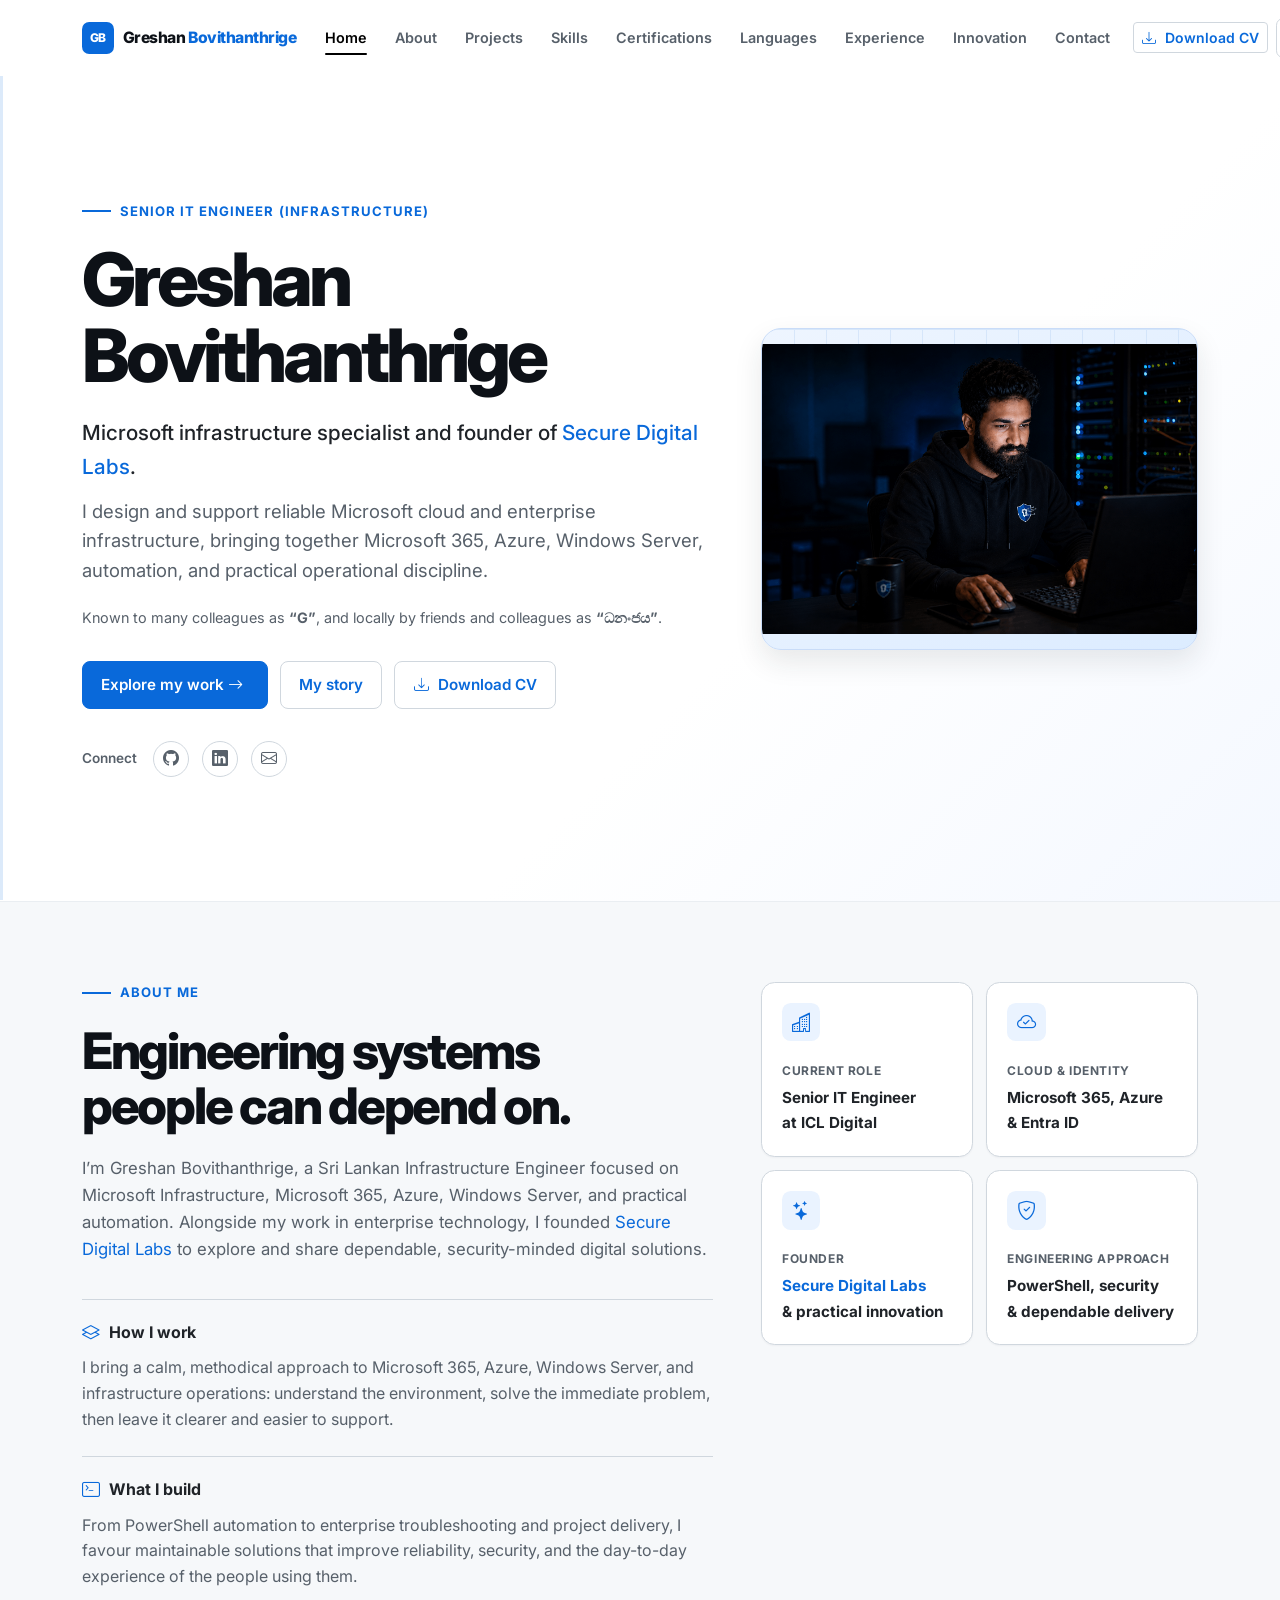
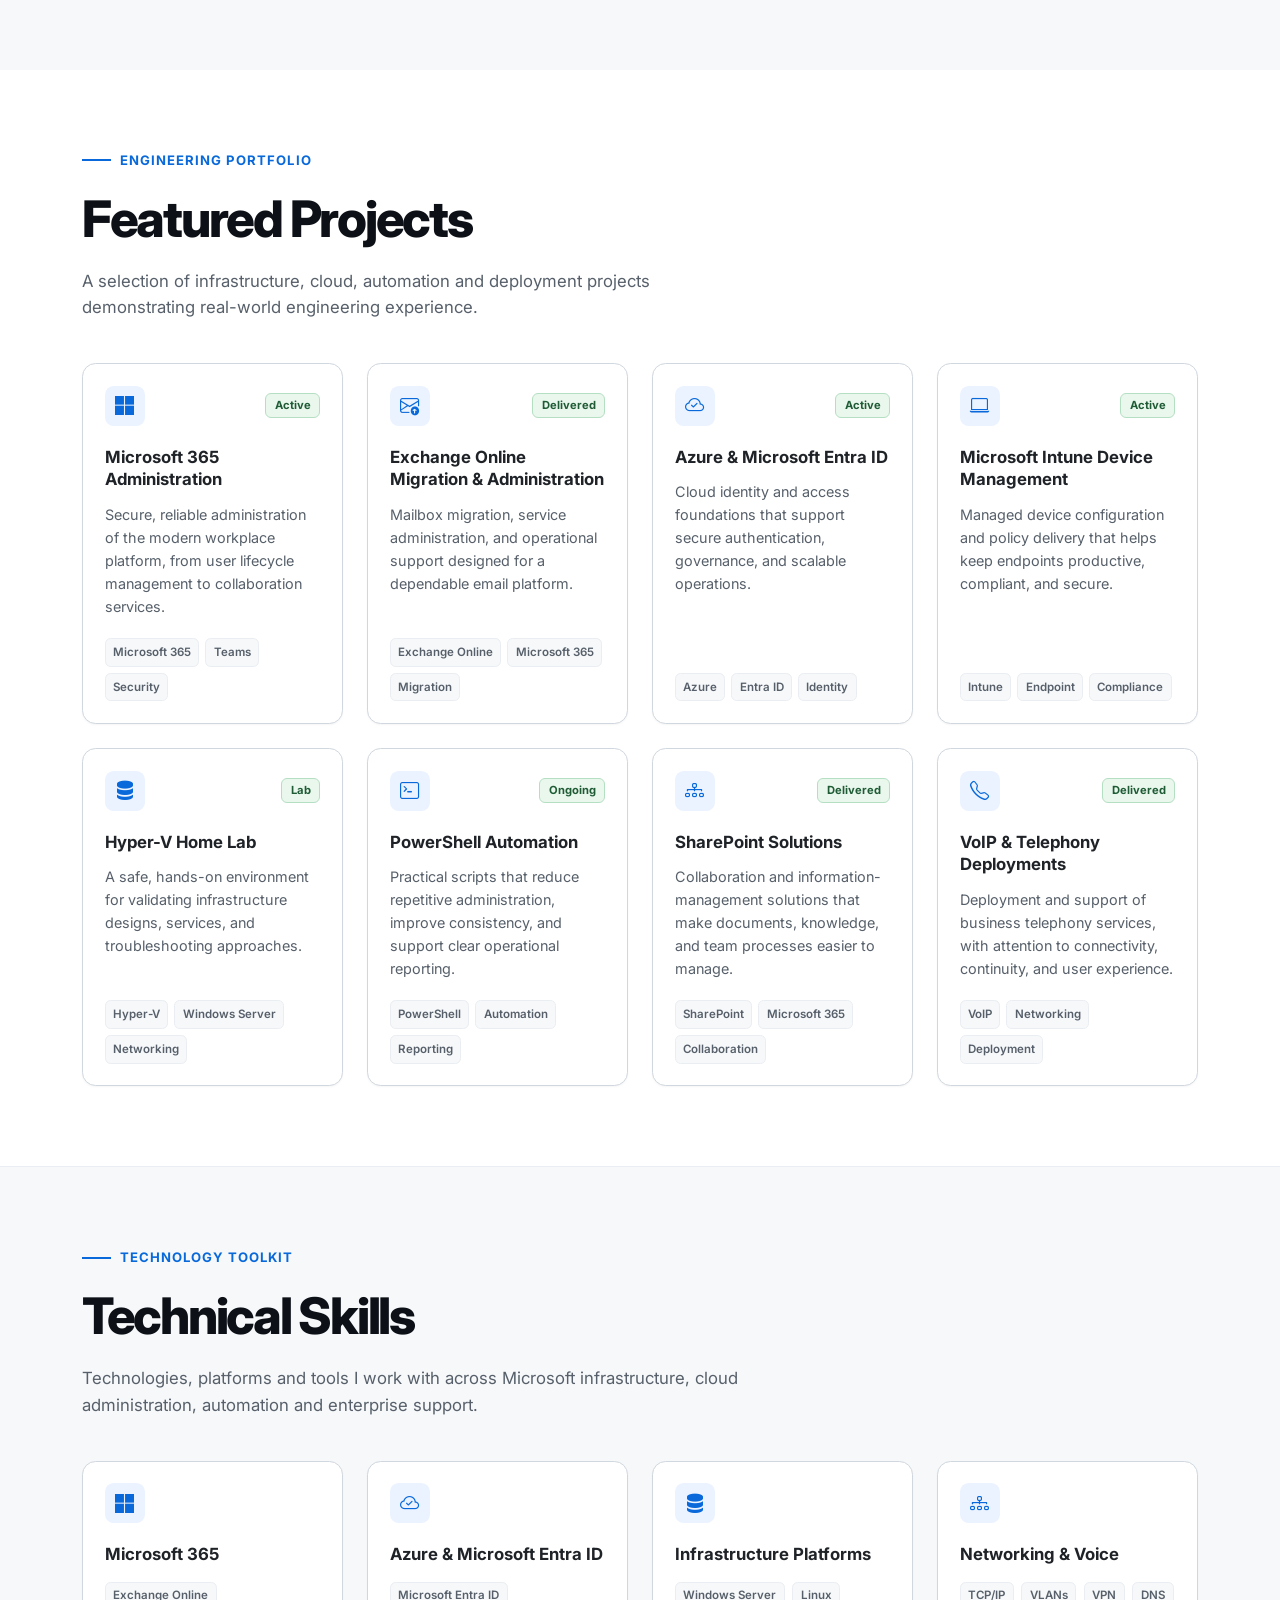
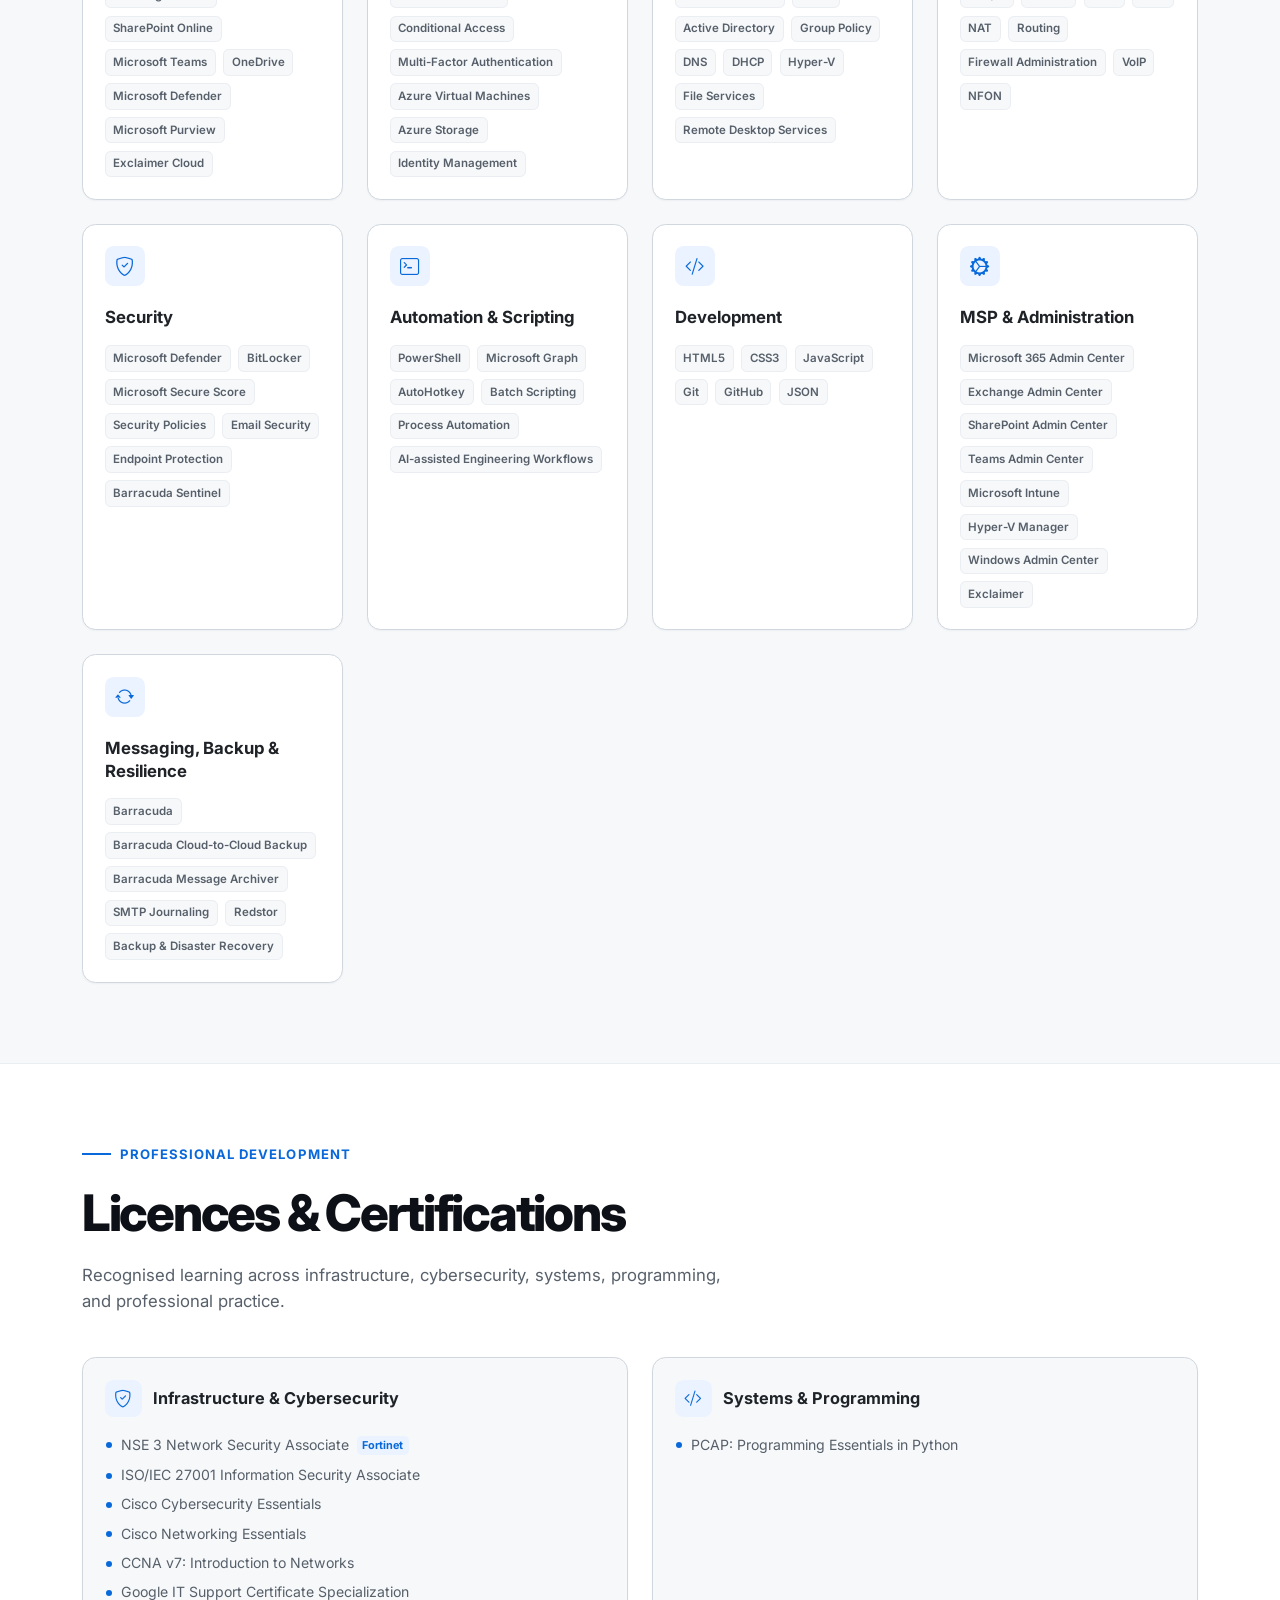
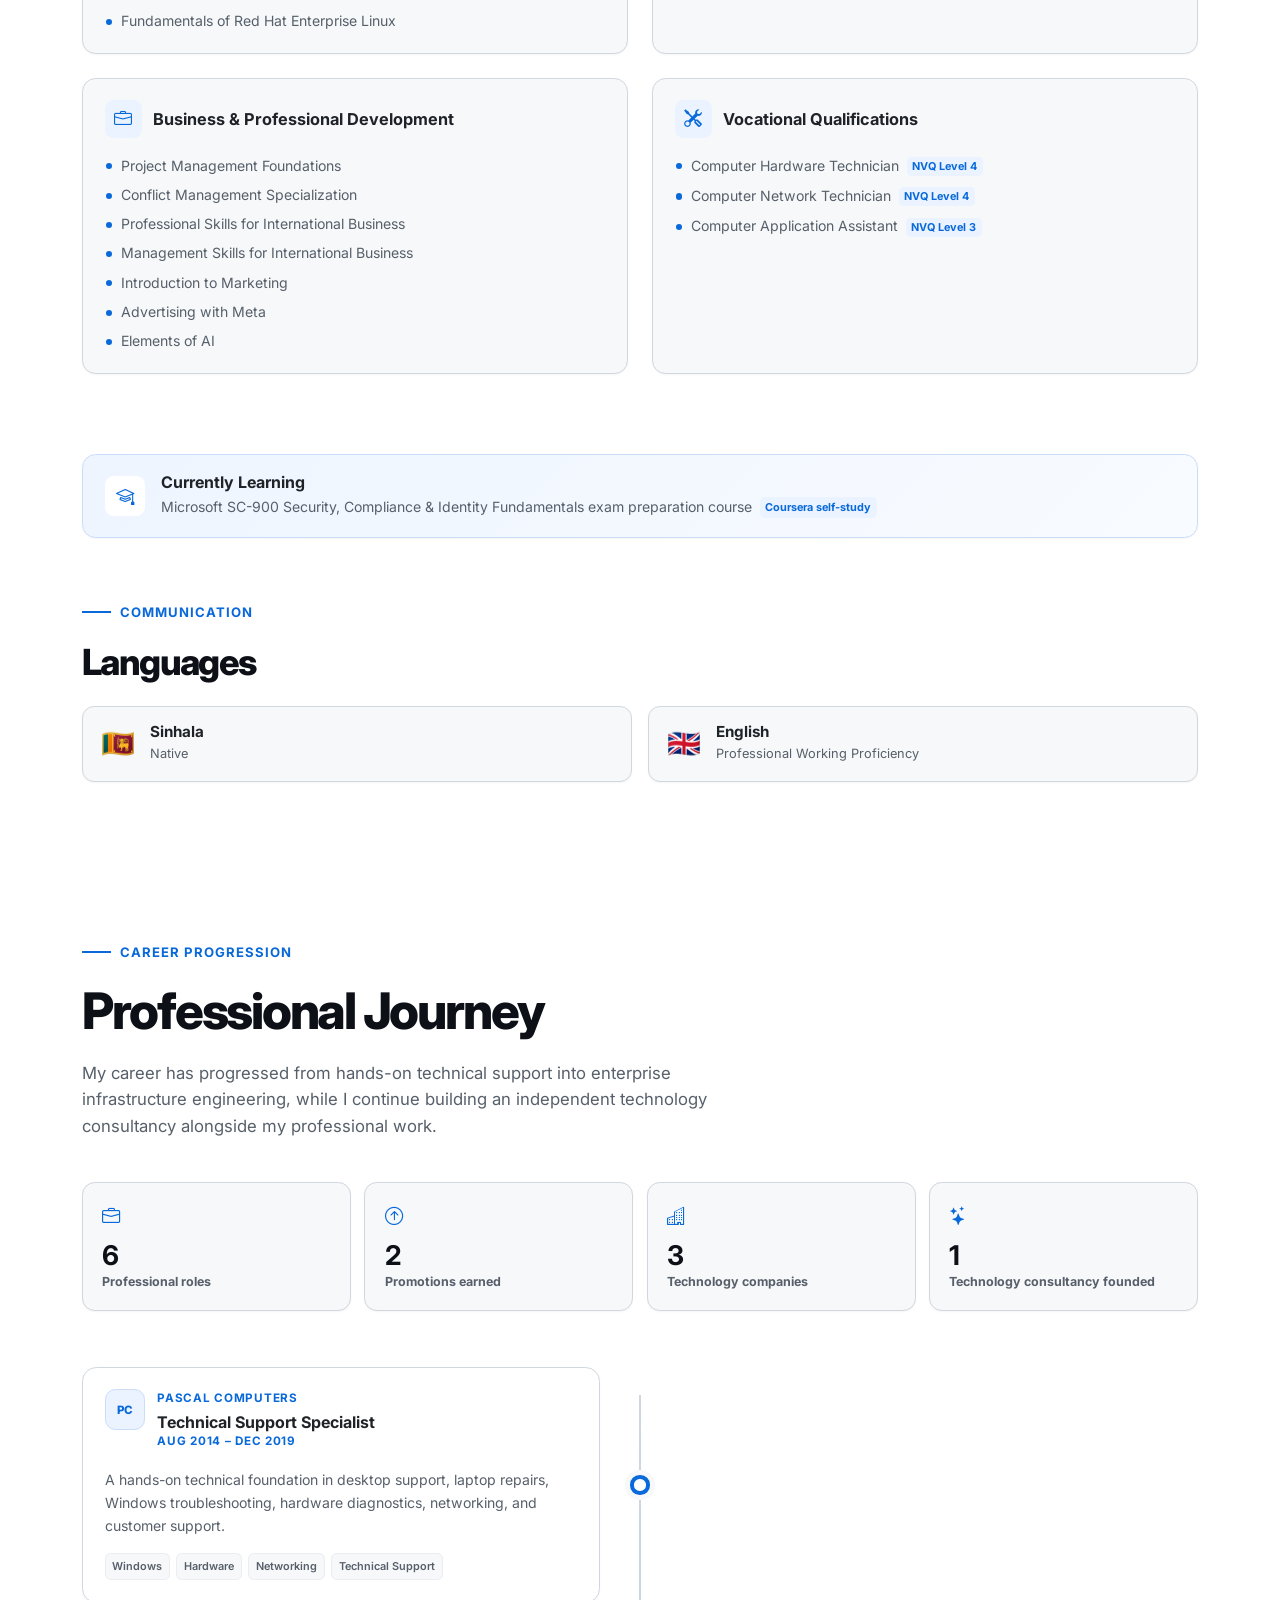
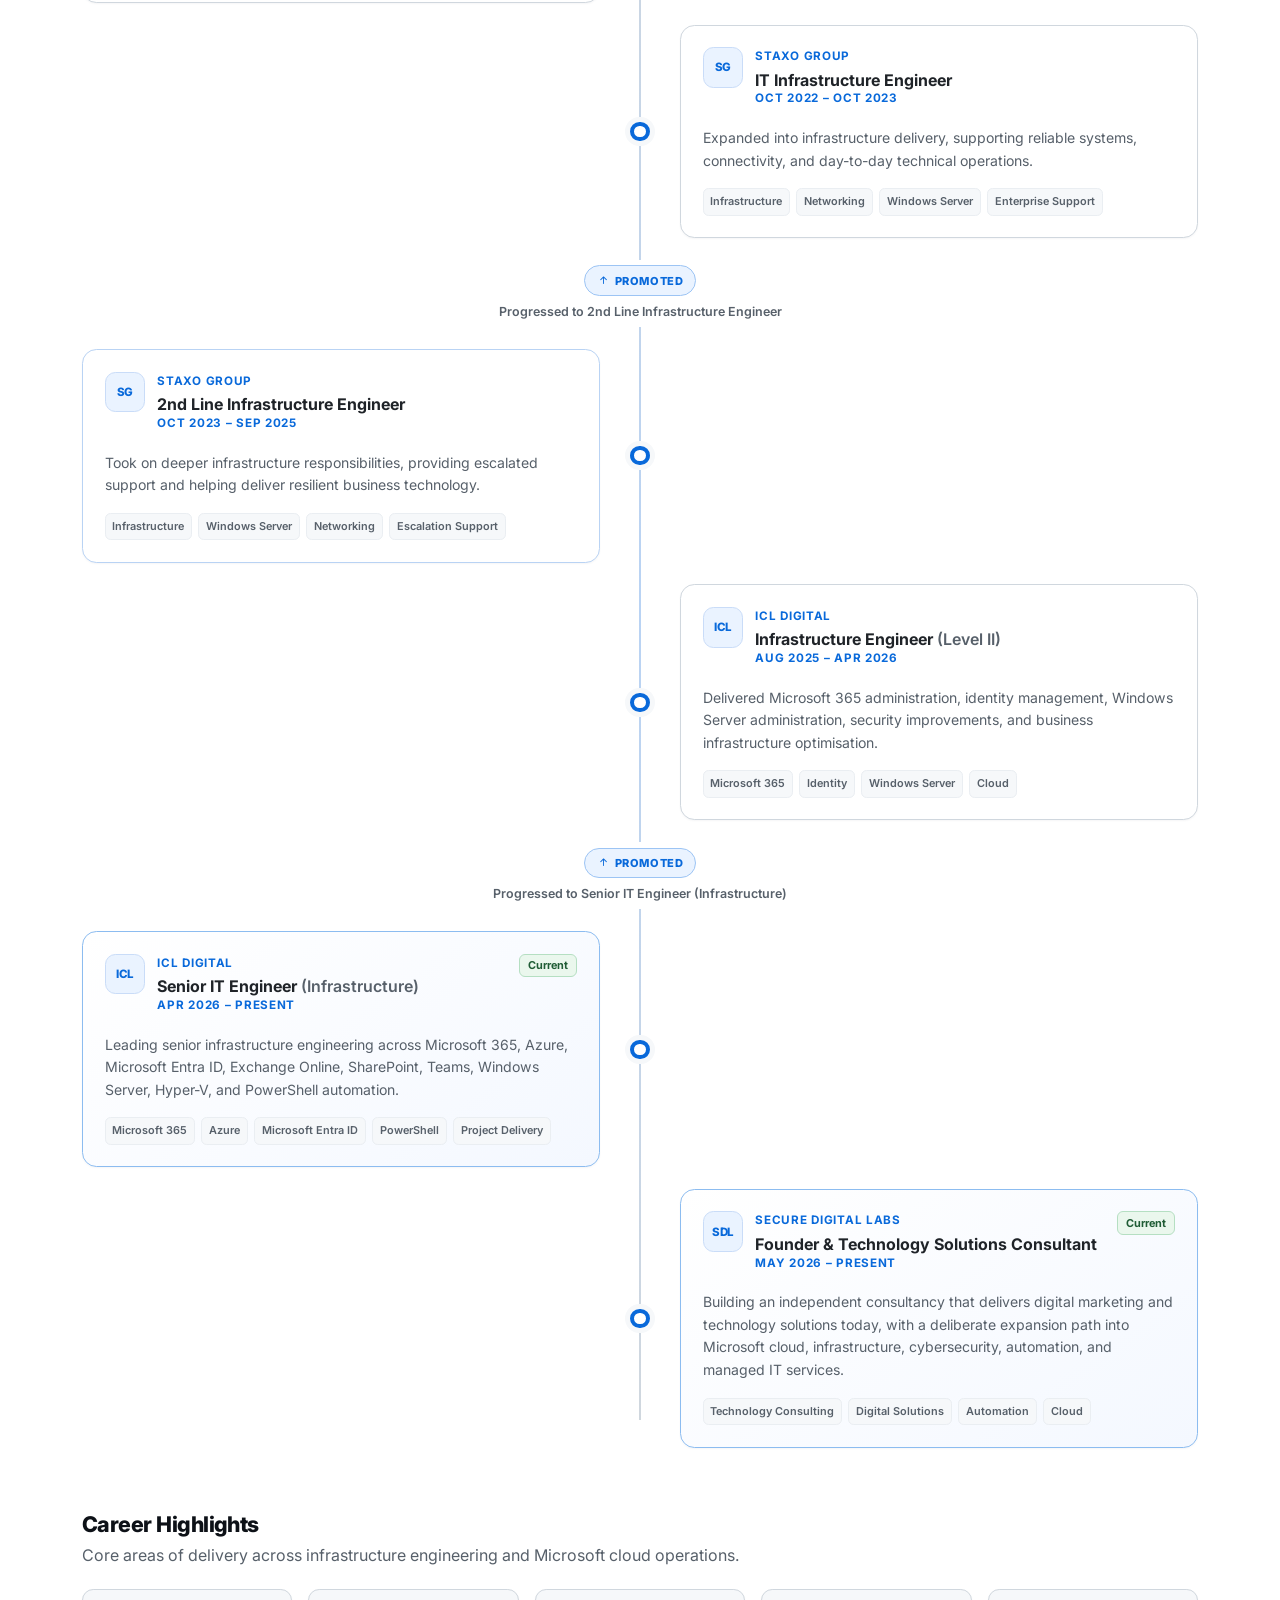
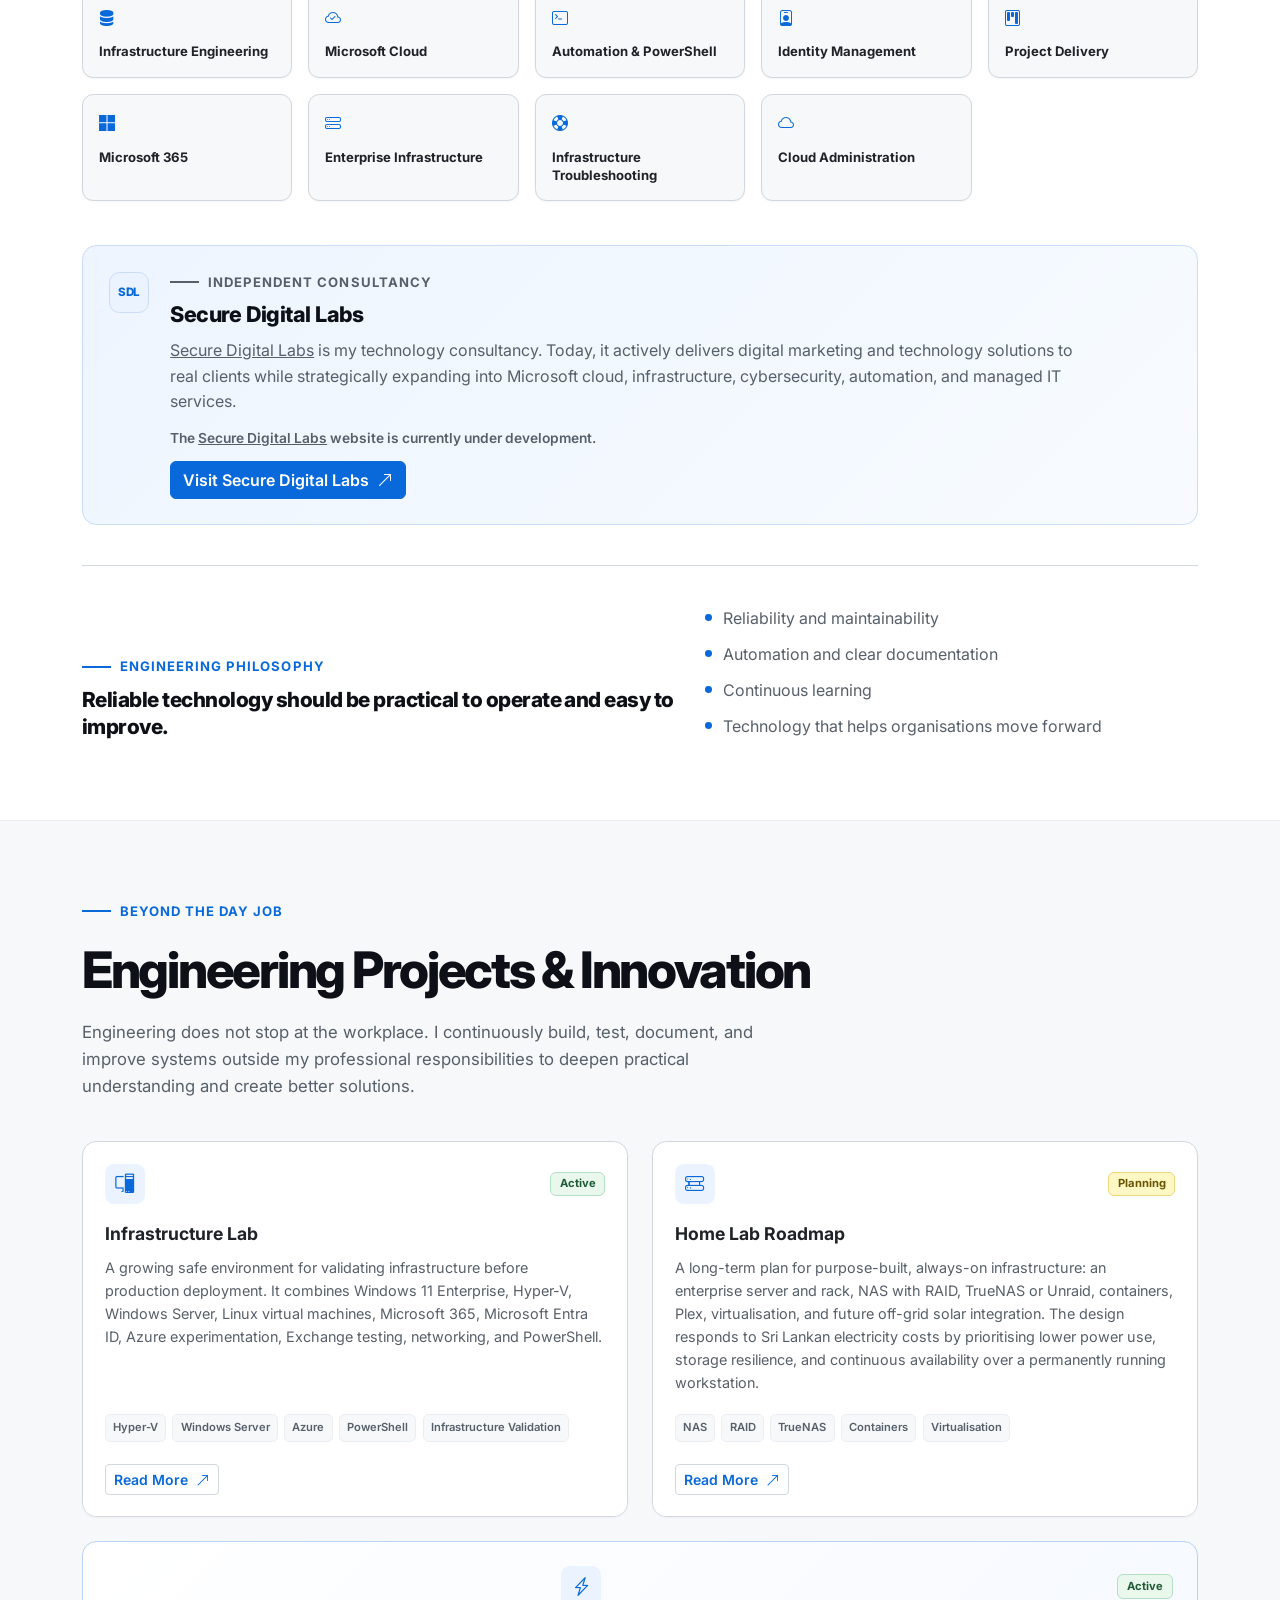
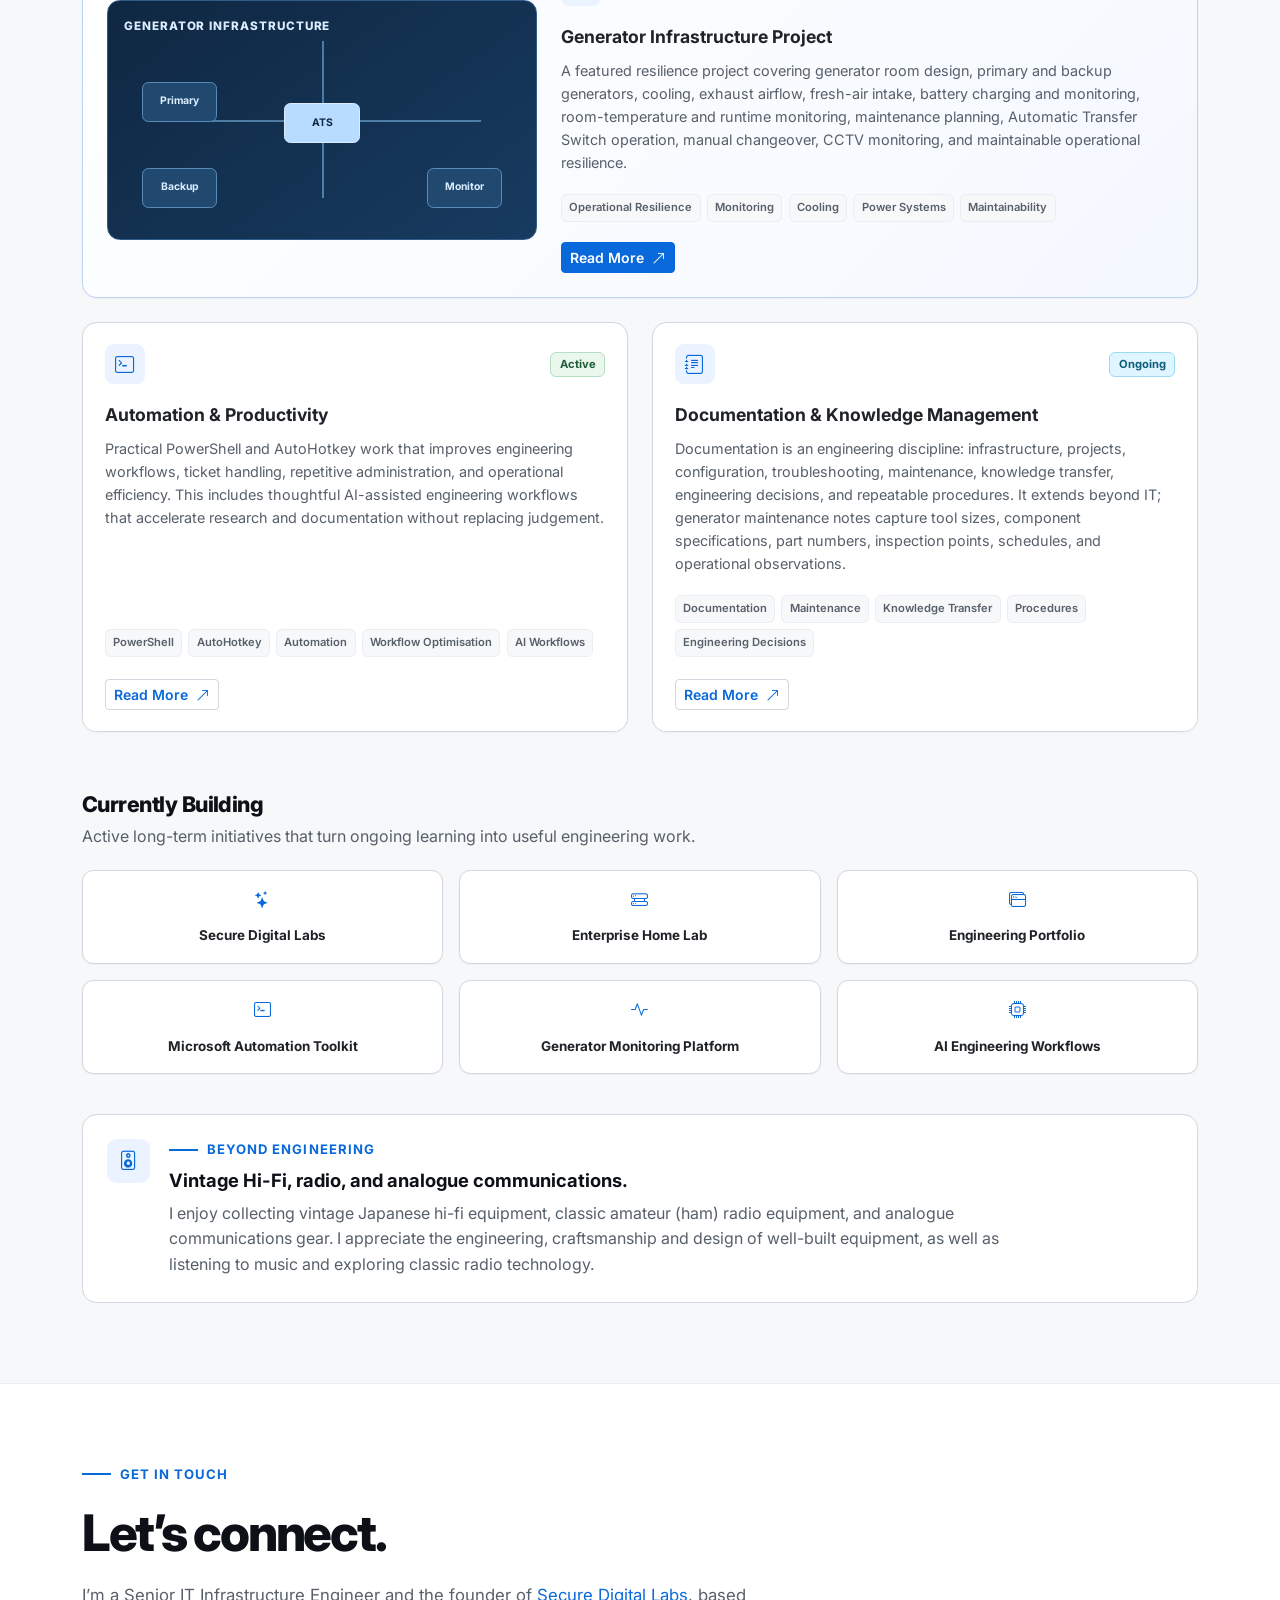
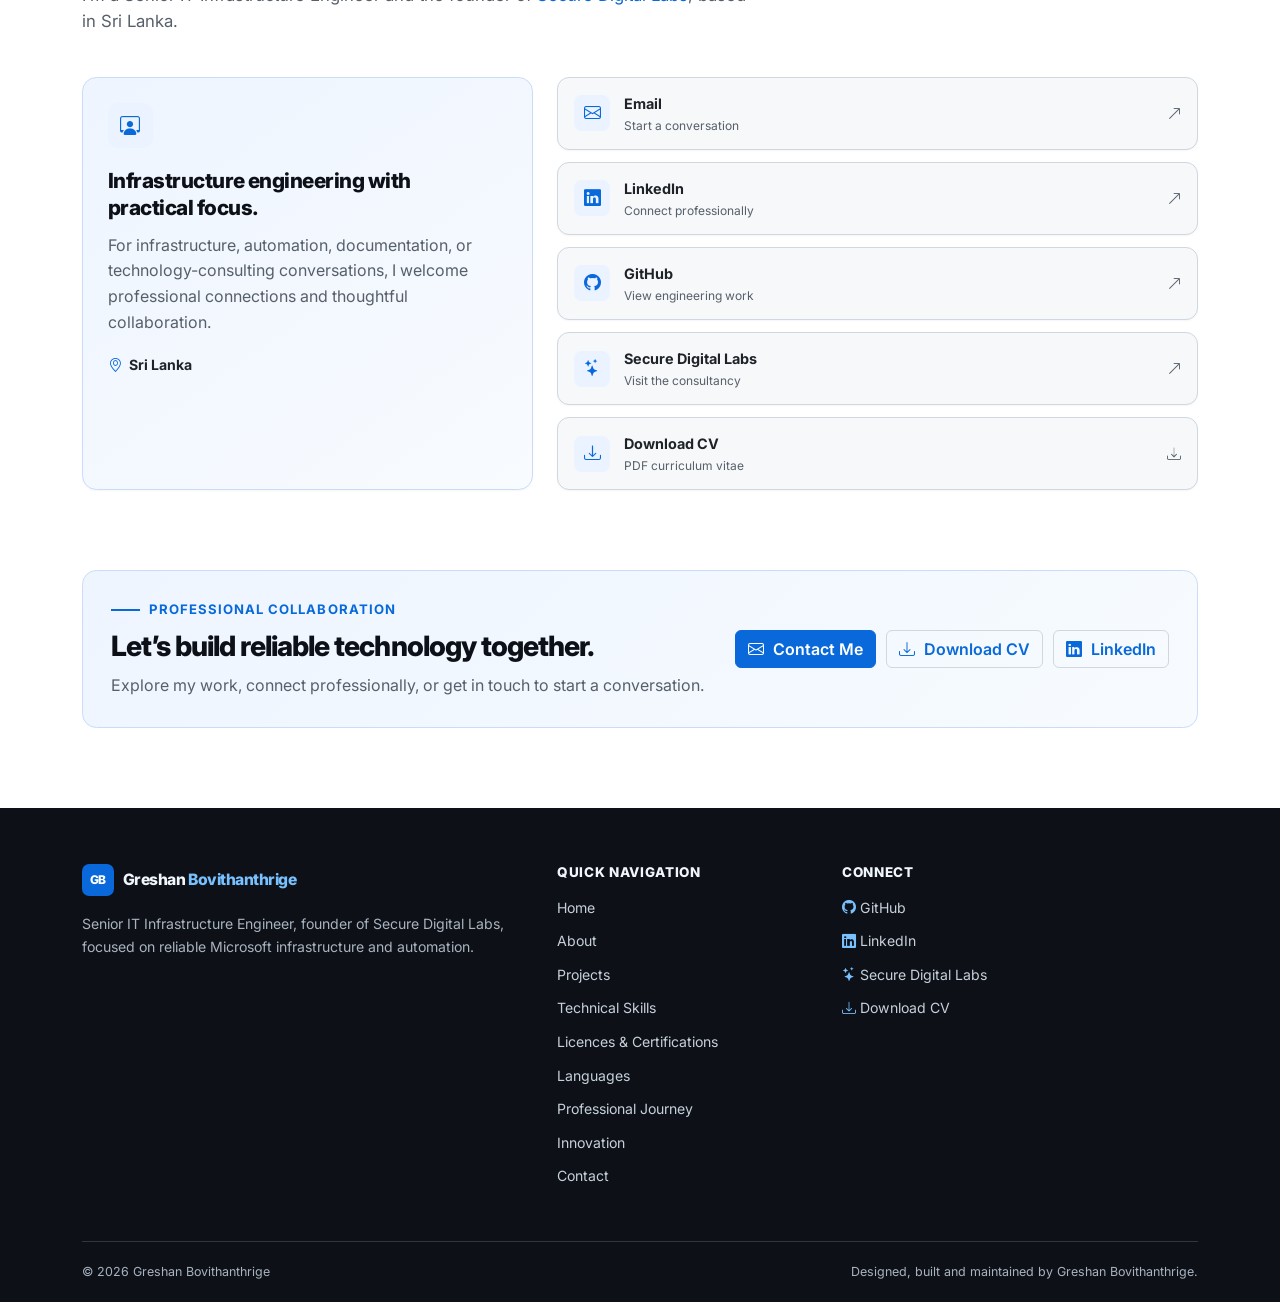
==== commit 61a6a8db: "Fix mobile layout alignment and refine responsive card positioning" ====
--- a/index.html
+++ b/index.html
@@ -66,7 +66,7 @@
                         <li class="nav-item"><a class="nav-link" href="#experience">Experience</a></li>
                         <li class="nav-item"><a class="nav-link" href="#innovation">Innovation</a></li>
                         <li class="nav-item"><a class="nav-link" href="#contact">Contact</a></li>
-                        <li class="nav-item ms-lg-2"><a class="btn btn-outline-primary btn-sm nav-cv-link" href="assets/files/Greshan-Bovithanthrige-CV.pdf" download><i class="bi bi-download" aria-hidden="true"></i> Download CV</a></li>
+                        <li class="nav-item ms-xl-2 me-xl-2"><a class="btn btn-outline-primary btn-sm nav-cv-link" href="assets/files/Greshan-Bovithanthrige-CV.pdf" download><i class="bi bi-download" aria-hidden="true"></i> Download CV</a></li>
                     </ul>
                 </div>
             </div>
@@ -126,7 +126,7 @@
                         </div>
                     </div>
 
-                    <div class="col-lg-5 reveal reveal--delayed">
+                    <div class="col-lg-5 reveal reveal--delayed about-facts-column">
                         <div class="about-facts" aria-label="Professional quick facts">
                             <article class="fact-card">
                                 <i class="bi bi-buildings" aria-hidden="true"></i>
@@ -162,49 +162,41 @@
                     <div class="col-sm-6 col-xl-3">
                         <article class="card project-card h-100">
                             <div class="card-body"><div class="project-card__top"><i class="bi bi-microsoft project-card__icon" aria-hidden="true"></i><span class="badge project-status">Active</span></div><h3 class="card-title">Microsoft 365 Administration</h3><p class="card-text">Secure, reliable administration of the modern workplace platform, from user lifecycle management to collaboration services.</p><div class="project-technologies" aria-label="Technologies used"><span>Microsoft 365</span><span>Teams</span><span>Security</span></div></div>
-                            <div class="card-footer"><button class="btn btn-outline-primary btn-sm" type="button" disabled aria-disabled="true">View Details <span class="visually-hidden">- project details coming soon</span><i class="bi bi-arrow-up-right" aria-hidden="true"></i></button></div>
                         </article>
                     </div>
                     <div class="col-sm-6 col-xl-3">
                         <article class="card project-card h-100">
                             <div class="card-body"><div class="project-card__top"><i class="bi bi-envelope-arrow-up project-card__icon" aria-hidden="true"></i><span class="badge project-status">Delivered</span></div><h3 class="card-title">Exchange Online Migration &amp; Administration</h3><p class="card-text">Mailbox migration, service administration, and operational support designed for a dependable email platform.</p><div class="project-technologies" aria-label="Technologies used"><span>Exchange Online</span><span>Microsoft 365</span><span>Migration</span></div></div>
-                            <div class="card-footer"><button class="btn btn-outline-primary btn-sm" type="button" disabled aria-disabled="true">View Details <span class="visually-hidden">- project details coming soon</span><i class="bi bi-arrow-up-right" aria-hidden="true"></i></button></div>
                         </article>
                     </div>
                     <div class="col-sm-6 col-xl-3">
                         <article class="card project-card h-100">
                             <div class="card-body"><div class="project-card__top"><i class="bi bi-cloud-check project-card__icon" aria-hidden="true"></i><span class="badge project-status">Active</span></div><h3 class="card-title">Azure &amp; Microsoft Entra ID</h3><p class="card-text">Cloud identity and access foundations that support secure authentication, governance, and scalable operations.</p><div class="project-technologies" aria-label="Technologies used"><span>Azure</span><span>Entra ID</span><span>Identity</span></div></div>
-                            <div class="card-footer"><button class="btn btn-outline-primary btn-sm" type="button" disabled aria-disabled="true">View Details <span class="visually-hidden">- project details coming soon</span><i class="bi bi-arrow-up-right" aria-hidden="true"></i></button></div>
                         </article>
                     </div>
                     <div class="col-sm-6 col-xl-3">
                         <article class="card project-card h-100">
                             <div class="card-body"><div class="project-card__top"><i class="bi bi-laptop project-card__icon" aria-hidden="true"></i><span class="badge project-status">Active</span></div><h3 class="card-title">Microsoft Intune Device Management</h3><p class="card-text">Managed device configuration and policy delivery that helps keep endpoints productive, compliant, and secure.</p><div class="project-technologies" aria-label="Technologies used"><span>Intune</span><span>Endpoint</span><span>Compliance</span></div></div>
-                            <div class="card-footer"><button class="btn btn-outline-primary btn-sm" type="button" disabled aria-disabled="true">View Details <span class="visually-hidden">- project details coming soon</span><i class="bi bi-arrow-up-right" aria-hidden="true"></i></button></div>
                         </article>
                     </div>
                     <div class="col-sm-6 col-xl-3">
                         <article class="card project-card h-100">
                             <div class="card-body"><div class="project-card__top"><i class="bi bi-server project-card__icon" aria-hidden="true"></i><span class="badge project-status">Lab</span></div><h3 class="card-title">Hyper-V Home Lab</h3><p class="card-text">A safe, hands-on environment for validating infrastructure designs, services, and troubleshooting approaches.</p><div class="project-technologies" aria-label="Technologies used"><span>Hyper-V</span><span>Windows Server</span><span>Networking</span></div></div>
-                            <div class="card-footer"><button class="btn btn-outline-primary btn-sm" type="button" disabled aria-disabled="true">View Details <span class="visually-hidden">- project details coming soon</span><i class="bi bi-arrow-up-right" aria-hidden="true"></i></button></div>
                         </article>
                     </div>
                     <div class="col-sm-6 col-xl-3">
                         <article class="card project-card h-100">
                             <div class="card-body"><div class="project-card__top"><i class="bi bi-terminal project-card__icon" aria-hidden="true"></i><span class="badge project-status">Ongoing</span></div><h3 class="card-title">PowerShell Automation</h3><p class="card-text">Practical scripts that reduce repetitive administration, improve consistency, and support clear operational reporting.</p><div class="project-technologies" aria-label="Technologies used"><span>PowerShell</span><span>Automation</span><span>Reporting</span></div></div>
-                            <div class="card-footer"><button class="btn btn-outline-primary btn-sm" type="button" disabled aria-disabled="true">View Details <span class="visually-hidden">- project details coming soon</span><i class="bi bi-arrow-up-right" aria-hidden="true"></i></button></div>
                         </article>
                     </div>
                     <div class="col-sm-6 col-xl-3">
                         <article class="card project-card h-100">
                             <div class="card-body"><div class="project-card__top"><i class="bi bi-diagram-3 project-card__icon" aria-hidden="true"></i><span class="badge project-status">Delivered</span></div><h3 class="card-title">SharePoint Solutions</h3><p class="card-text">Collaboration and information-management solutions that make documents, knowledge, and team processes easier to manage.</p><div class="project-technologies" aria-label="Technologies used"><span>SharePoint</span><span>Microsoft 365</span><span>Collaboration</span></div></div>
-                            <div class="card-footer"><button class="btn btn-outline-primary btn-sm" type="button" disabled aria-disabled="true">View Details <span class="visually-hidden">- project details coming soon</span><i class="bi bi-arrow-up-right" aria-hidden="true"></i></button></div>
                         </article>
                     </div>
                     <div class="col-sm-6 col-xl-3">
                         <article class="card project-card h-100">
                             <div class="card-body"><div class="project-card__top"><i class="bi bi-telephone project-card__icon" aria-hidden="true"></i><span class="badge project-status">Delivered</span></div><h3 class="card-title">VoIP &amp; Telephony Deployments</h3><p class="card-text">Deployment and support of business telephony services, with attention to connectivity, continuity, and user experience.</p><div class="project-technologies" aria-label="Technologies used"><span>VoIP</span><span>Networking</span><span>Deployment</span></div></div>
-                            <div class="card-footer"><button class="btn btn-outline-primary btn-sm" type="button" disabled aria-disabled="true">View Details <span class="visually-hidden">- project details coming soon</span><i class="bi bi-arrow-up-right" aria-hidden="true"></i></button></div>
                         </article>
                     </div>
                 </div>
@@ -337,7 +329,7 @@
         <section class="learning-section" aria-labelledby="learning-title">
             <div class="container">
                 <article class="card learning-card reveal">
-                    <div class="card-body"><i class="bi bi-mortarboard" aria-hidden="true"></i><div><h2 id="learning-title">Currently Learning</h2><p>Microsoft SC-900 Security, Compliance &amp; Identity Fundamentals <span>Self-study</span></p></div></div>
+                    <div class="card-body"><i class="bi bi-mortarboard" aria-hidden="true"></i><div><h2 id="learning-title">Currently Learning</h2><p>Microsoft SC-900 Security, Compliance &amp; Identity Fundamentals exam preparation course <span>Coursera self-study</span></p></div></div>
                 </article>
             </div>
         </section>
@@ -454,14 +446,14 @@
                     <div class="row row-cols-1 row-cols-sm-2 row-cols-lg-3 g-3">
                         <div class="col"><article class="card building-card h-100"><i class="bi bi-stars" aria-hidden="true"></i><span><a href="https://securedigitallabs.com/?from=portfolio" target="_blank" rel="noreferrer">Secure Digital Labs</a></span></article></div>
                         <div class="col"><article class="card building-card h-100"><i class="bi bi-hdd-rack" aria-hidden="true"></i><span>Enterprise Home Lab</span></article></div>
-                        <div class="col"><article class="card building-card h-100"><i class="bi bi-window-stack" aria-hidden="true"></i><span><a href="projects/engineering-portfolio.html">Engineering Portfolio</a></span></article></div>
+                        <div class="col"><article class="card building-card h-100"><i class="bi bi-window-stack" aria-hidden="true"></i><span>Engineering Portfolio</span></article></div>
                         <div class="col"><article class="card building-card h-100"><i class="bi bi-terminal" aria-hidden="true"></i><span>Microsoft Automation Toolkit</span></article></div>
                         <div class="col"><article class="card building-card h-100"><i class="bi bi-activity" aria-hidden="true"></i><span>Generator Monitoring Platform</span></article></div>
                         <div class="col"><article class="card building-card h-100"><i class="bi bi-cpu" aria-hidden="true"></i><span>AI Engineering Workflows</span></article></div>
                     </div>
                 </section>
 
-                <aside class="beyond-engineering reveal" aria-labelledby="beyond-title"><i class="bi bi-speaker beyond-engineering__icon" aria-hidden="true"></i><div><p class="eyebrow"><span aria-hidden="true"></span> Beyond engineering</p><h3 id="beyond-title">Vintage Hi-Fi, electronics, and repairability.</h3><p>I enjoy collecting vintage Japanese audio equipment, classic amateur (ham) radio equipment, and analogue communications equipment featuring traditional CRT signal displays and tuning instruments. These interests reinforce patience, practical diagnosis and an appreciation for well-engineered, repairable systems.</p></div></aside>
+                <aside class="beyond-engineering reveal" aria-labelledby="beyond-title"><i class="bi bi-speaker beyond-engineering__icon" aria-hidden="true"></i><div><p class="eyebrow"><span aria-hidden="true"></span> Beyond engineering</p><h3 id="beyond-title">Vintage Hi-Fi, radio, and analogue communications.</h3><p>I enjoy collecting vintage Japanese hi-fi equipment, classic amateur (ham) radio equipment, and analogue communications gear. I appreciate the engineering, craftsmanship and design of well-built equipment, as well as listening to music and exploring classic radio technology.</p></div></aside>
             </div>
         </section>
 
--- a/assets/css/layout.css
+++ b/assets/css/layout.css
@@ -34,8 +34,6 @@
     background: linear-gradient(135deg, var(--background-color) 0%, var(--background-color) 62%, #f4f8ff 100%);
 }
 
-.hero .row { width: 100%; }
-
 .hero-content { max-width: 46rem; }
 
 .hero-visual {
--- a/assets/css/components.css
+++ b/assets/css/components.css
@@ -127,7 +127,8 @@
 .strength-list li { position: relative; padding-left: 1.45rem; }
 .strength-list li::before { position: absolute; top: 0.5rem; left: 0.2rem; width: 0.45rem; height: 0.45rem; content: ""; background: var(--primary-color); border-radius: 50%; }
 
-.about-facts { display: grid; grid-template-columns: repeat(2, minmax(0, 1fr)); gap: 0.85rem; max-width: 34rem; margin-inline: auto; }
+.about-facts-column { display: flex; justify-content: center; }
+.about-facts { display: grid; grid-template-columns: repeat(2, minmax(0, 1fr)); gap: 0.85rem; width: 100%; max-width: 34rem; }
 .fact-card { display: flex; flex-direction: column; justify-content: space-between; min-height: 10.5rem; padding: 1.25rem; background: var(--background-color); border: 1px solid var(--border-color); border-radius: 0.85rem; box-shadow: var(--shadow-sm); transition: border-color 180ms ease, box-shadow 180ms ease, transform 180ms ease; }
 .fact-card:hover { border-color: #9cc4f4; box-shadow: var(--shadow-md); transform: translateY(-3px); }
 .fact-card > i { width: 2.4rem; height: 2.4rem; display: grid; place-items: center; margin-bottom: 1.2rem; color: var(--primary-color); font-size: 1.2rem; background: #eaf3ff; border-radius: 0.55rem; }
@@ -292,12 +293,16 @@
 /* Shared project-detail page framework. */
 .detail-page { min-height: 100vh; background: var(--background-color); }
 .detail-hero { padding: 7rem 0 4rem; background: linear-gradient(135deg, var(--background-color) 0%, var(--background-color) 62%, #f4f8ff 100%); }
-.detail-hero .section-title { max-width: 20ch; }
+.detail-hero .container { max-width: 72rem; }
+.detail-hero .section-title { max-width: 20ch; margin-bottom: 1rem; }
+.detail-hero .section-intro { max-width: 42rem; margin-bottom: 0; }
 .detail-shell { max-width: 48rem; padding: 4rem 0; }
+.detail-shell .container { max-width: 48rem; }
 .detail-shell .card { padding: 2rem; border: 1px solid var(--border-color); border-radius: 0.9rem; background: var(--surface-color); box-shadow: var(--shadow-sm); }
 .detail-shell__icon { display: grid; width: 3rem; height: 3rem; place-items: center; margin-bottom: 1.25rem; color: var(--primary-color); font-size: 1.35rem; background: #eaf3ff; border-radius: 0.7rem; }
 .detail-shell h2 { margin-bottom: 0.75rem; color: var(--secondary-color); font-size: 1.4rem; font-weight: 800; }
 .detail-shell p { color: var(--text-secondary); }
+.detail-page .site-footer { margin-top: auto; }
 
 /* Launch contact and footer. */
 .nav-cv-link { white-space: nowrap; }
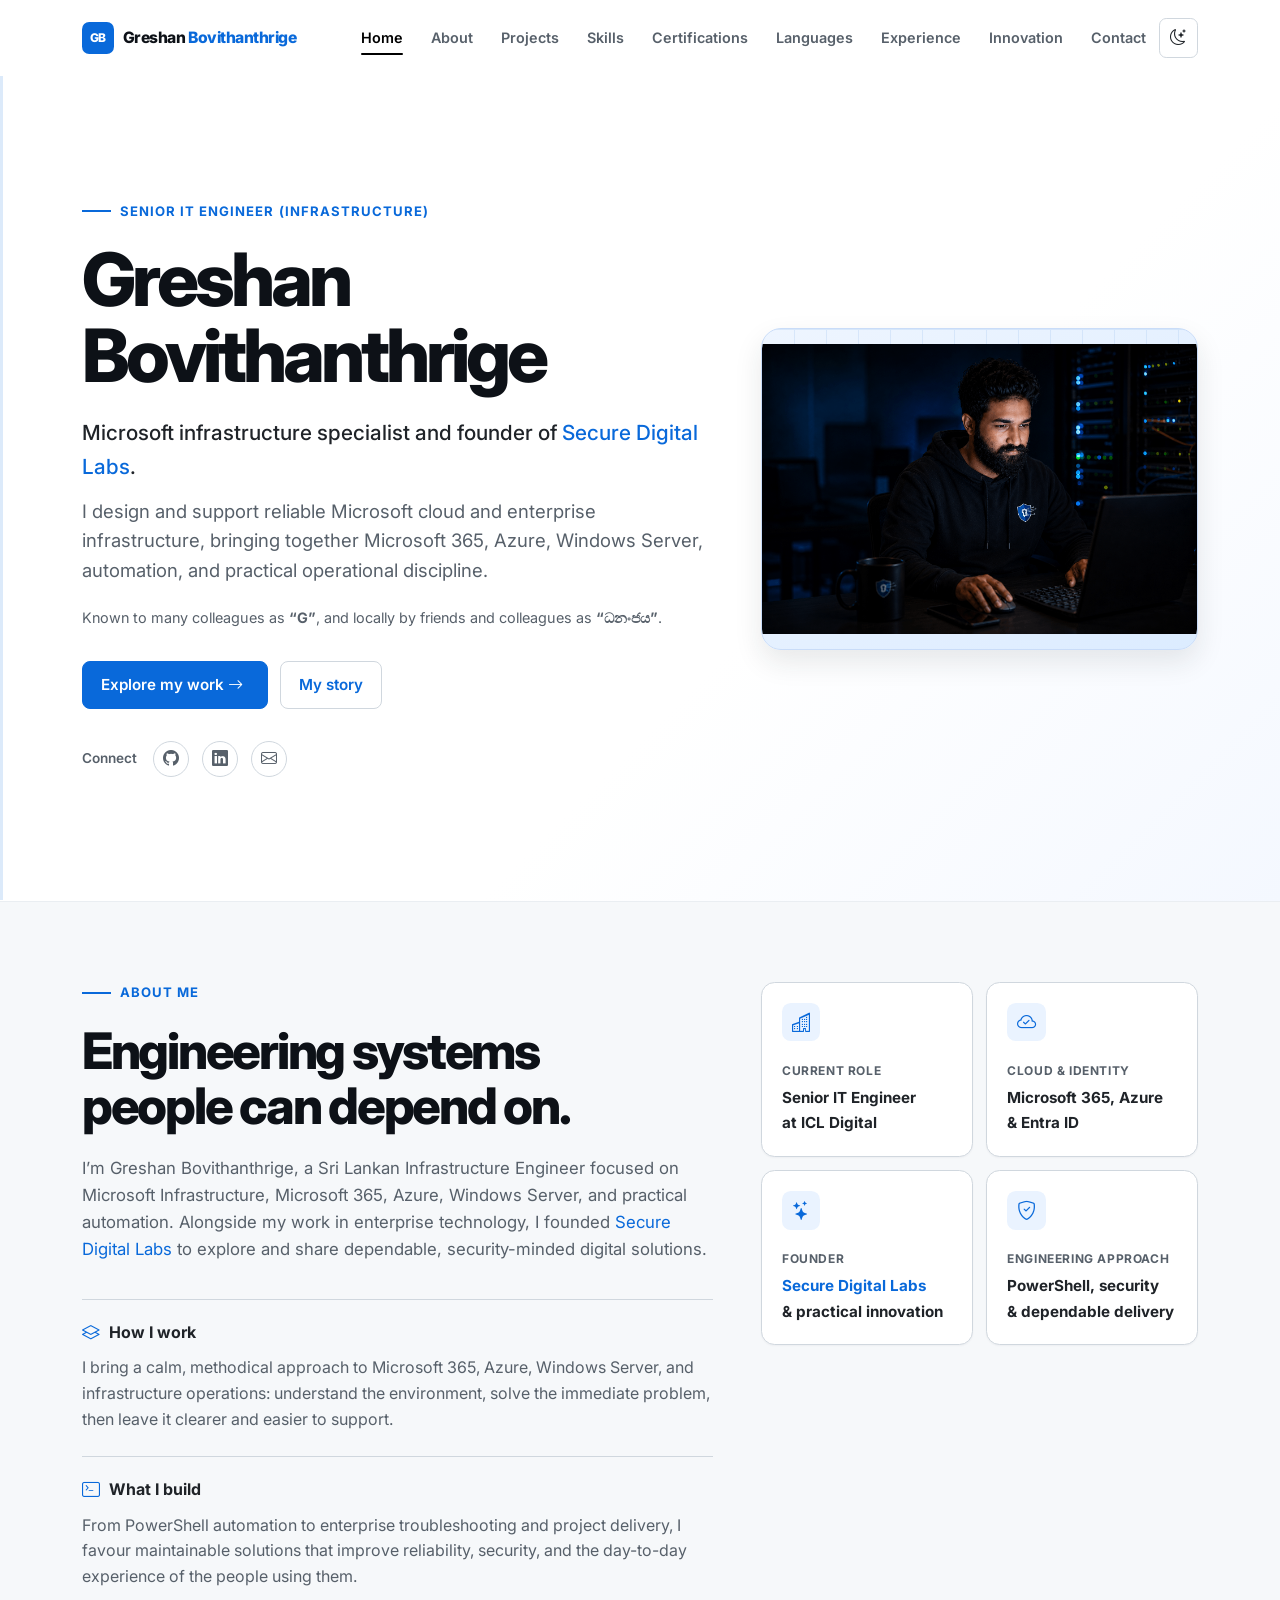
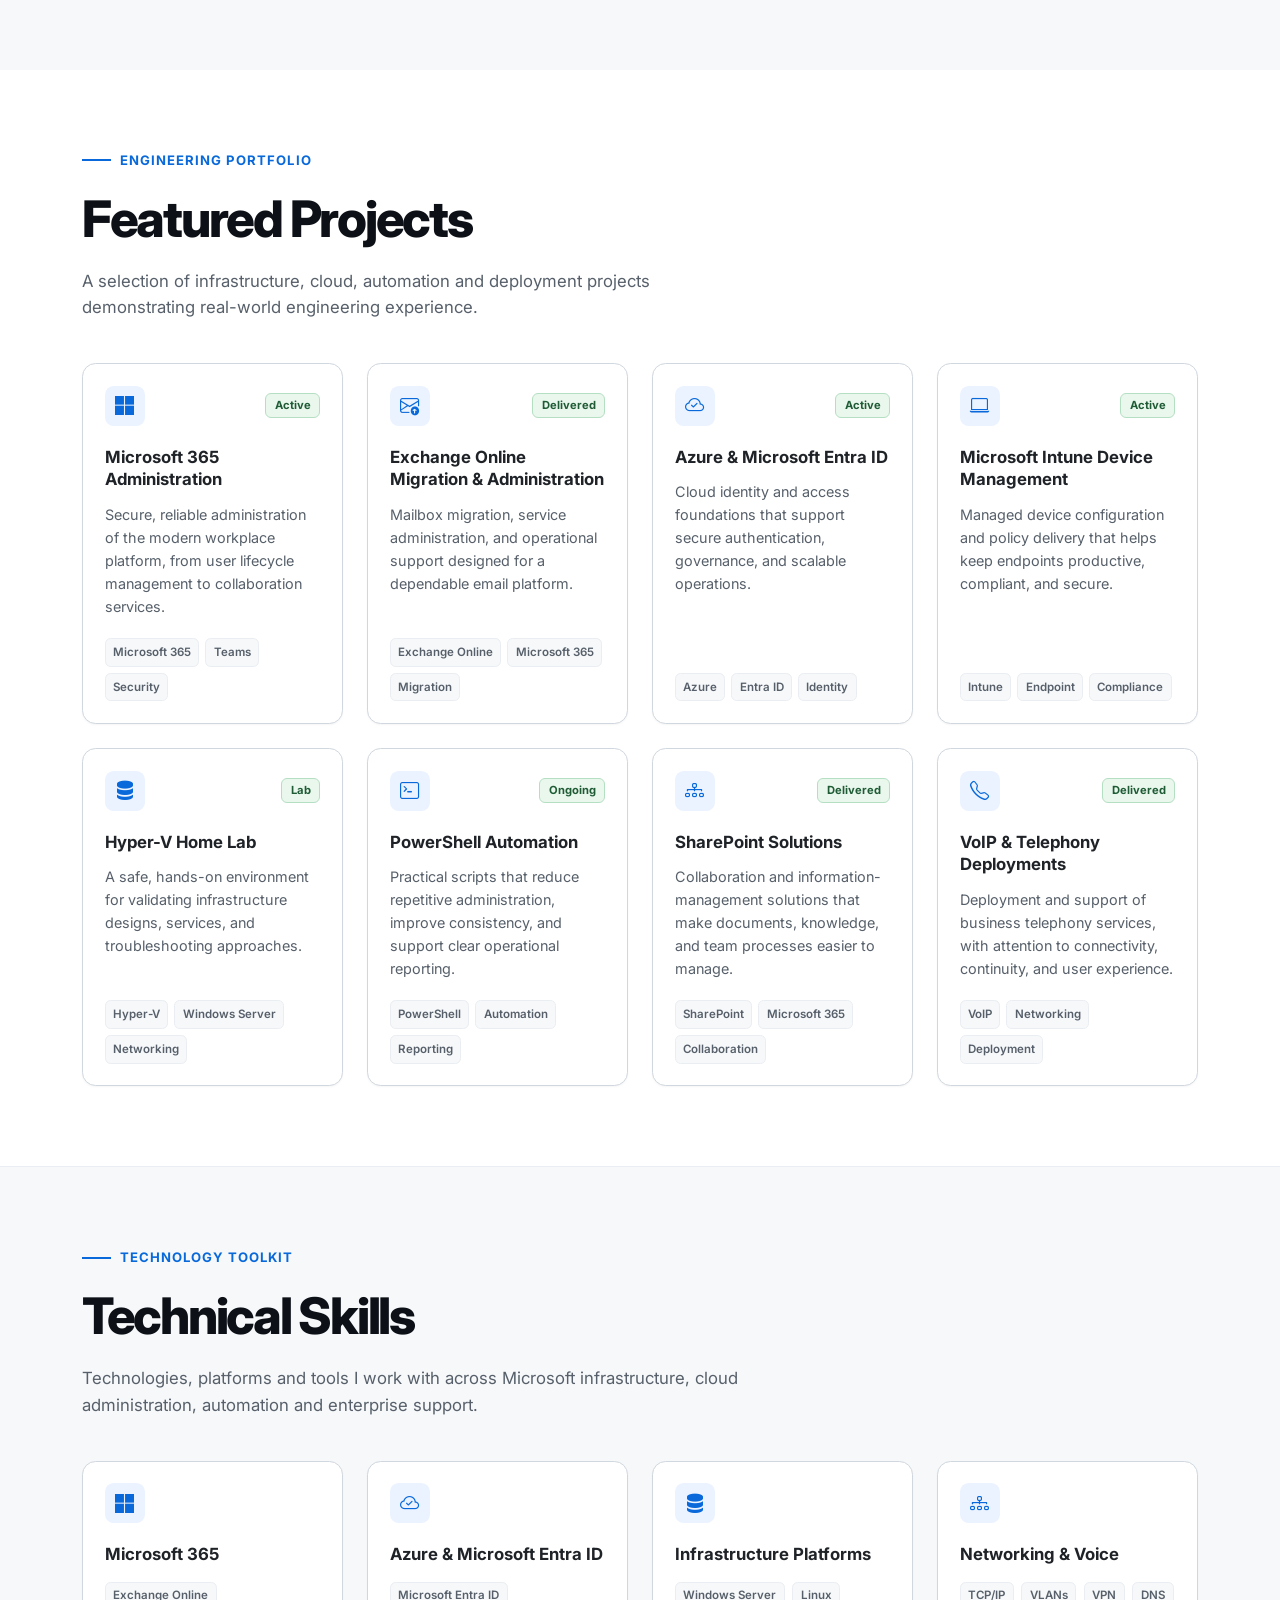
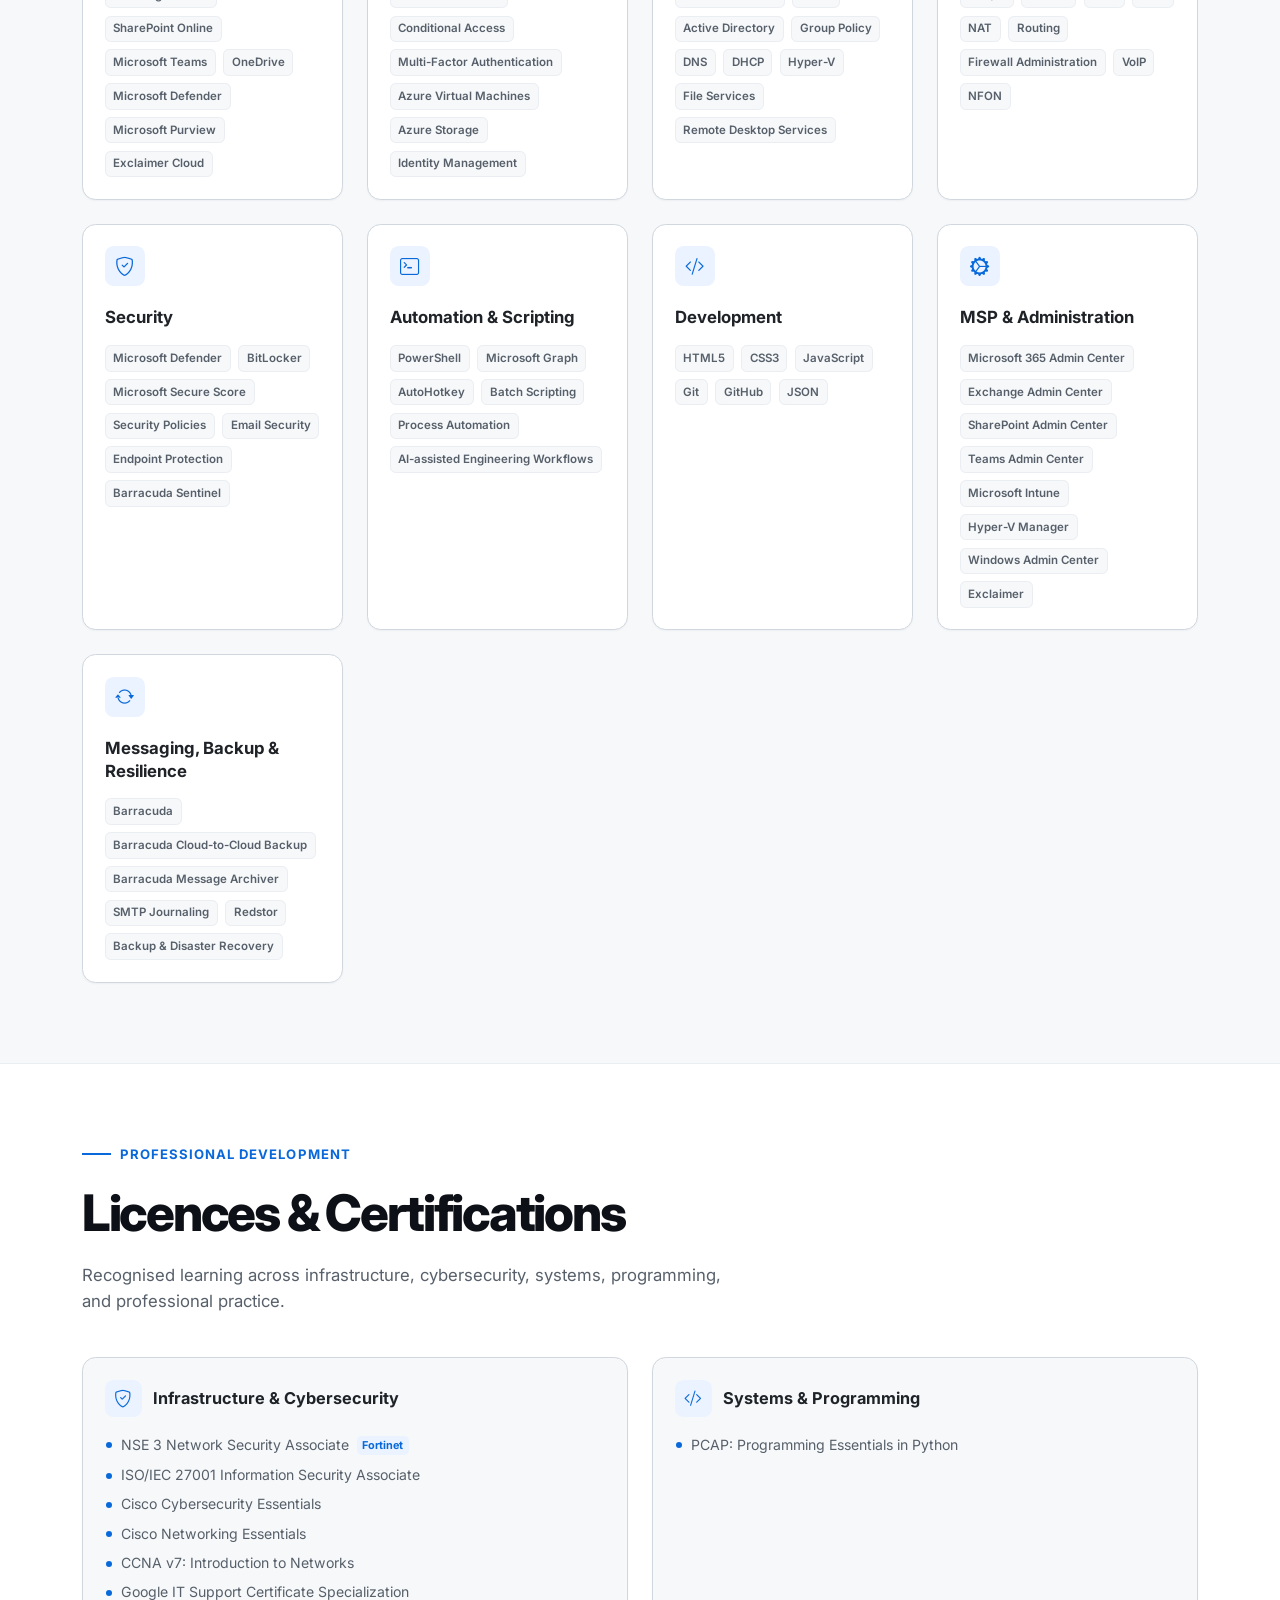
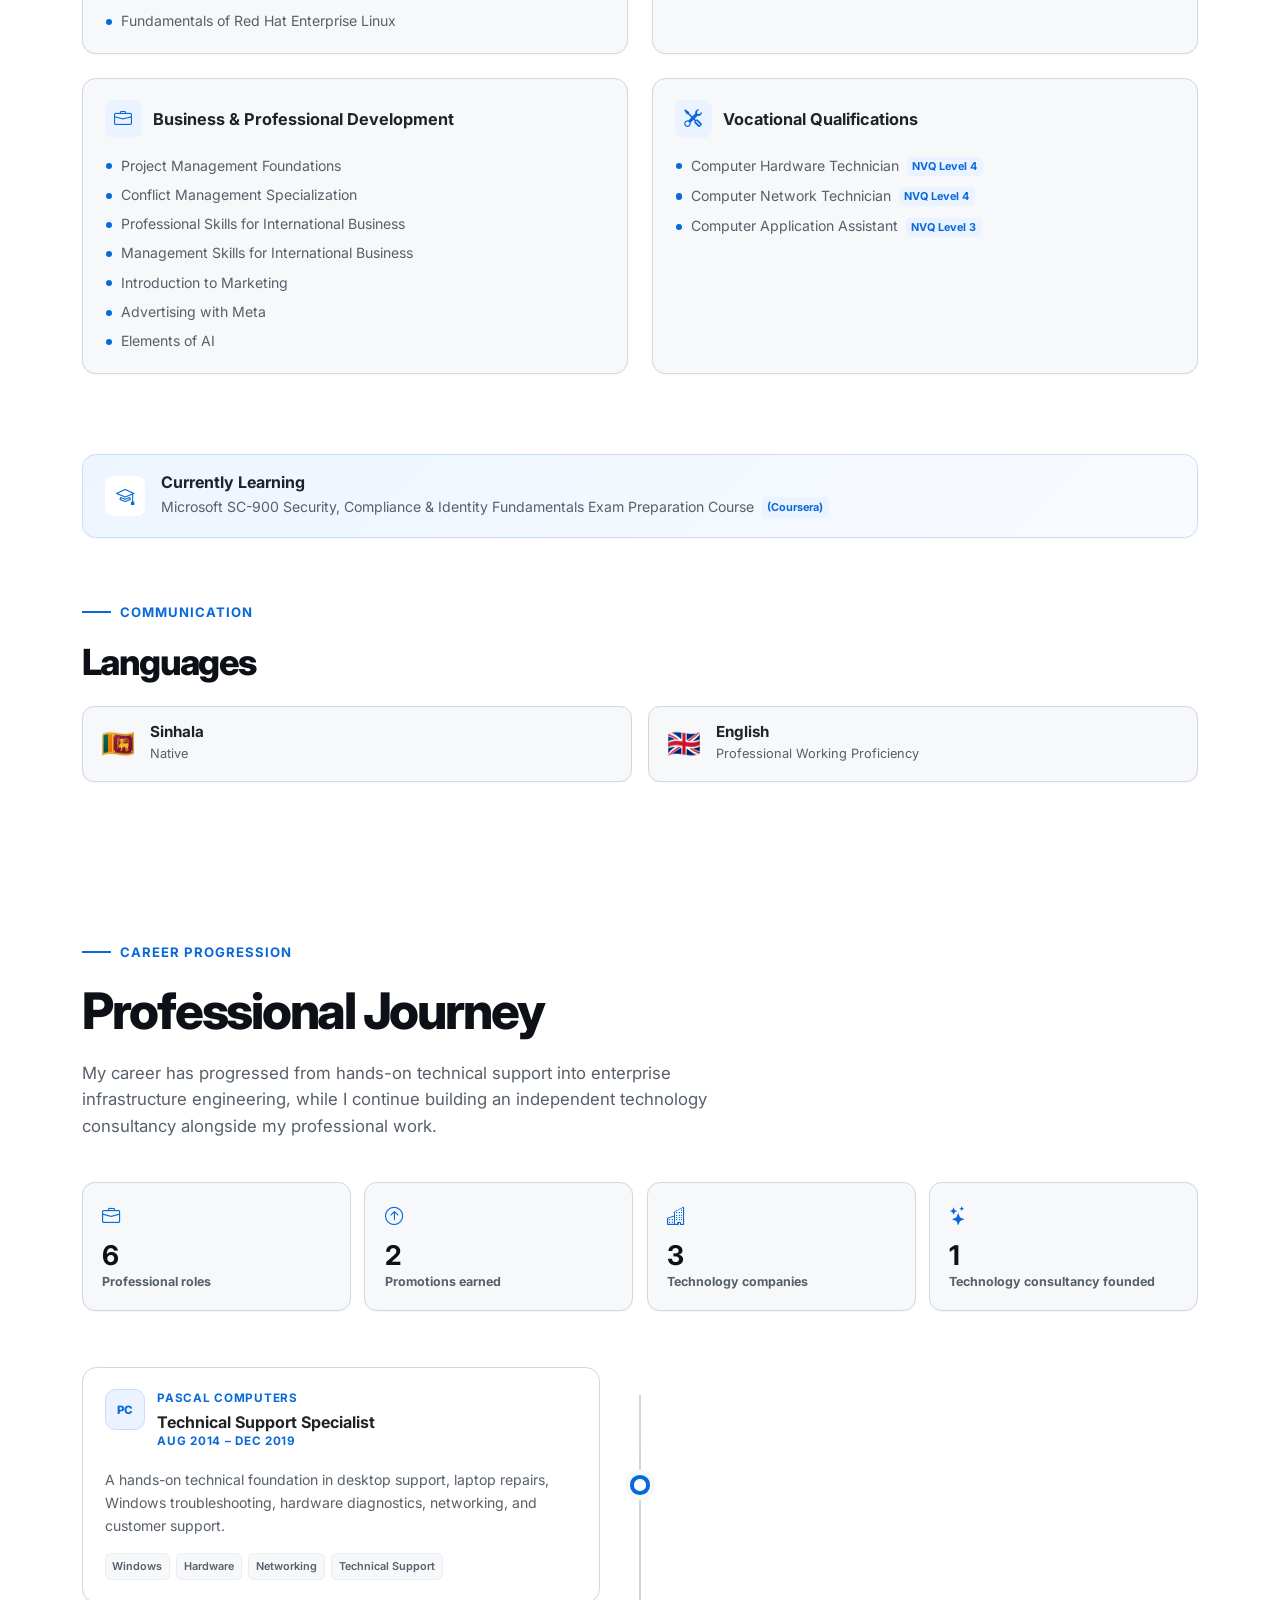
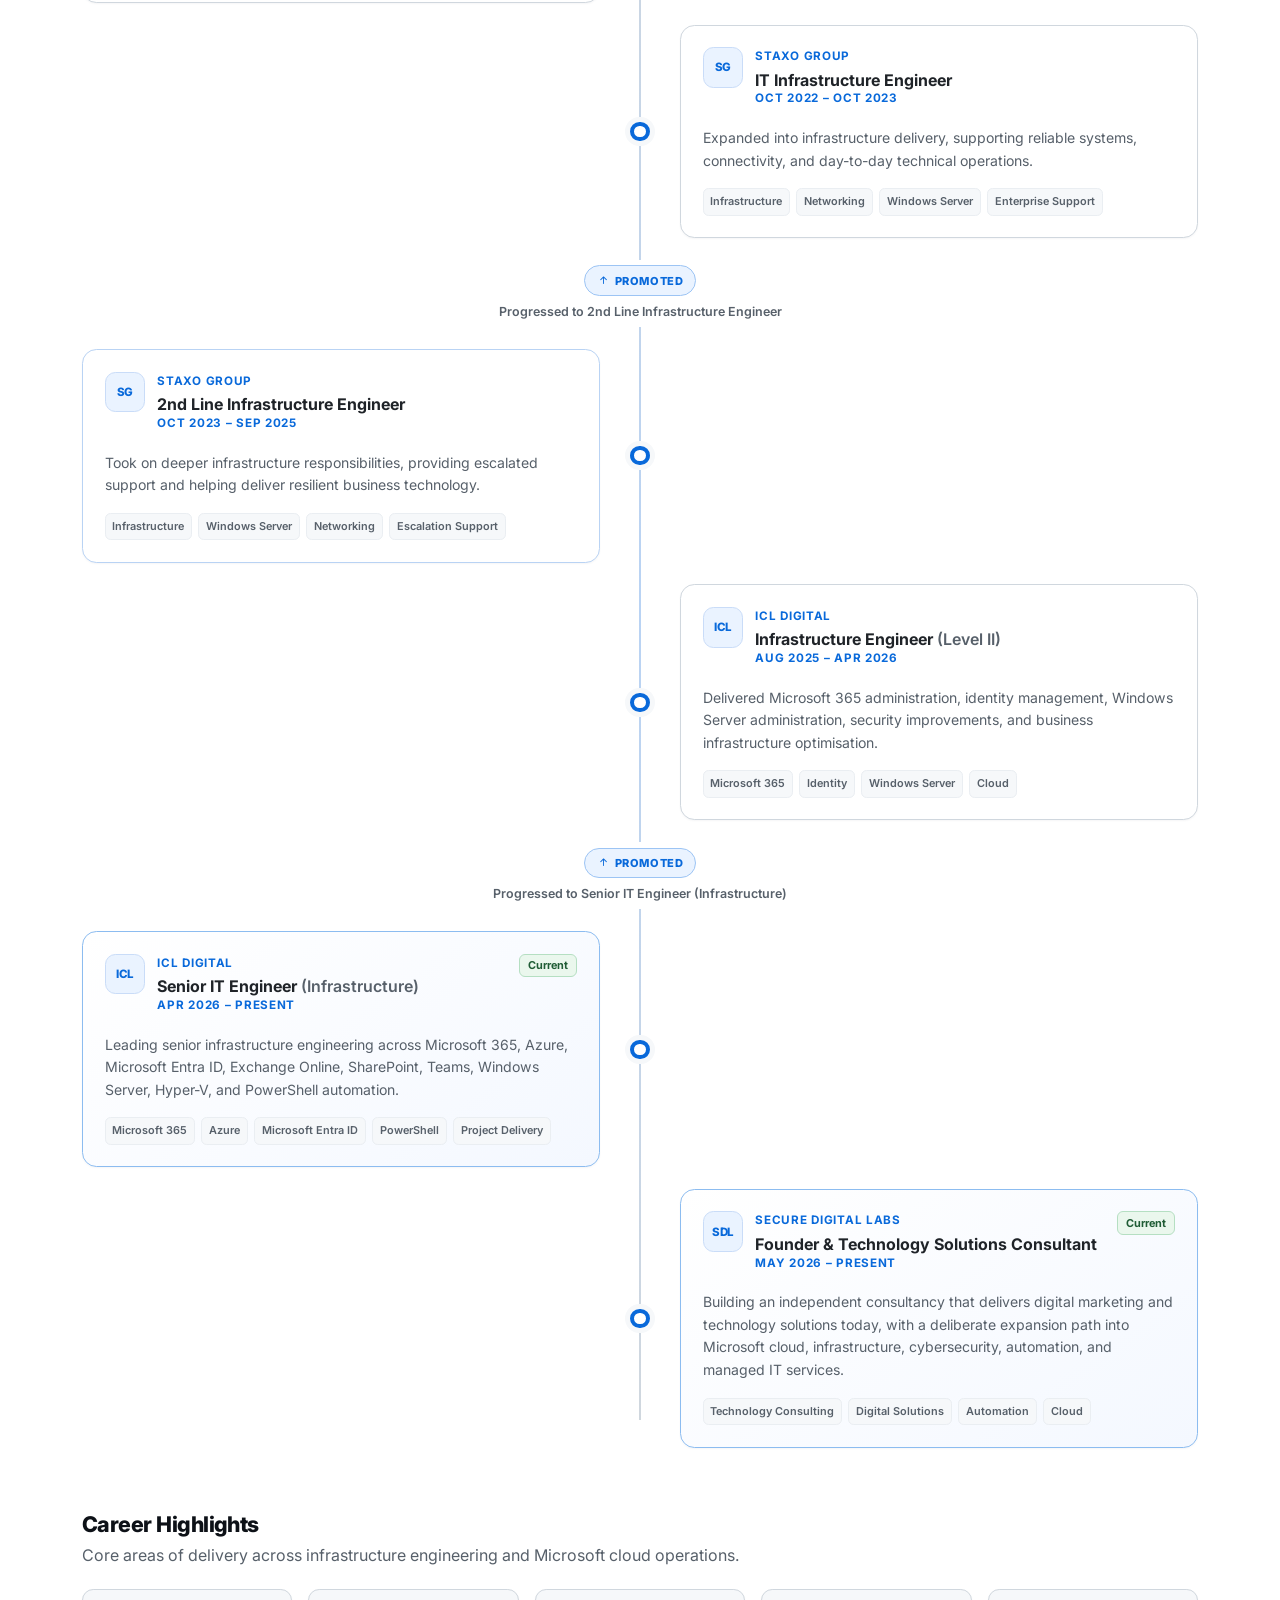
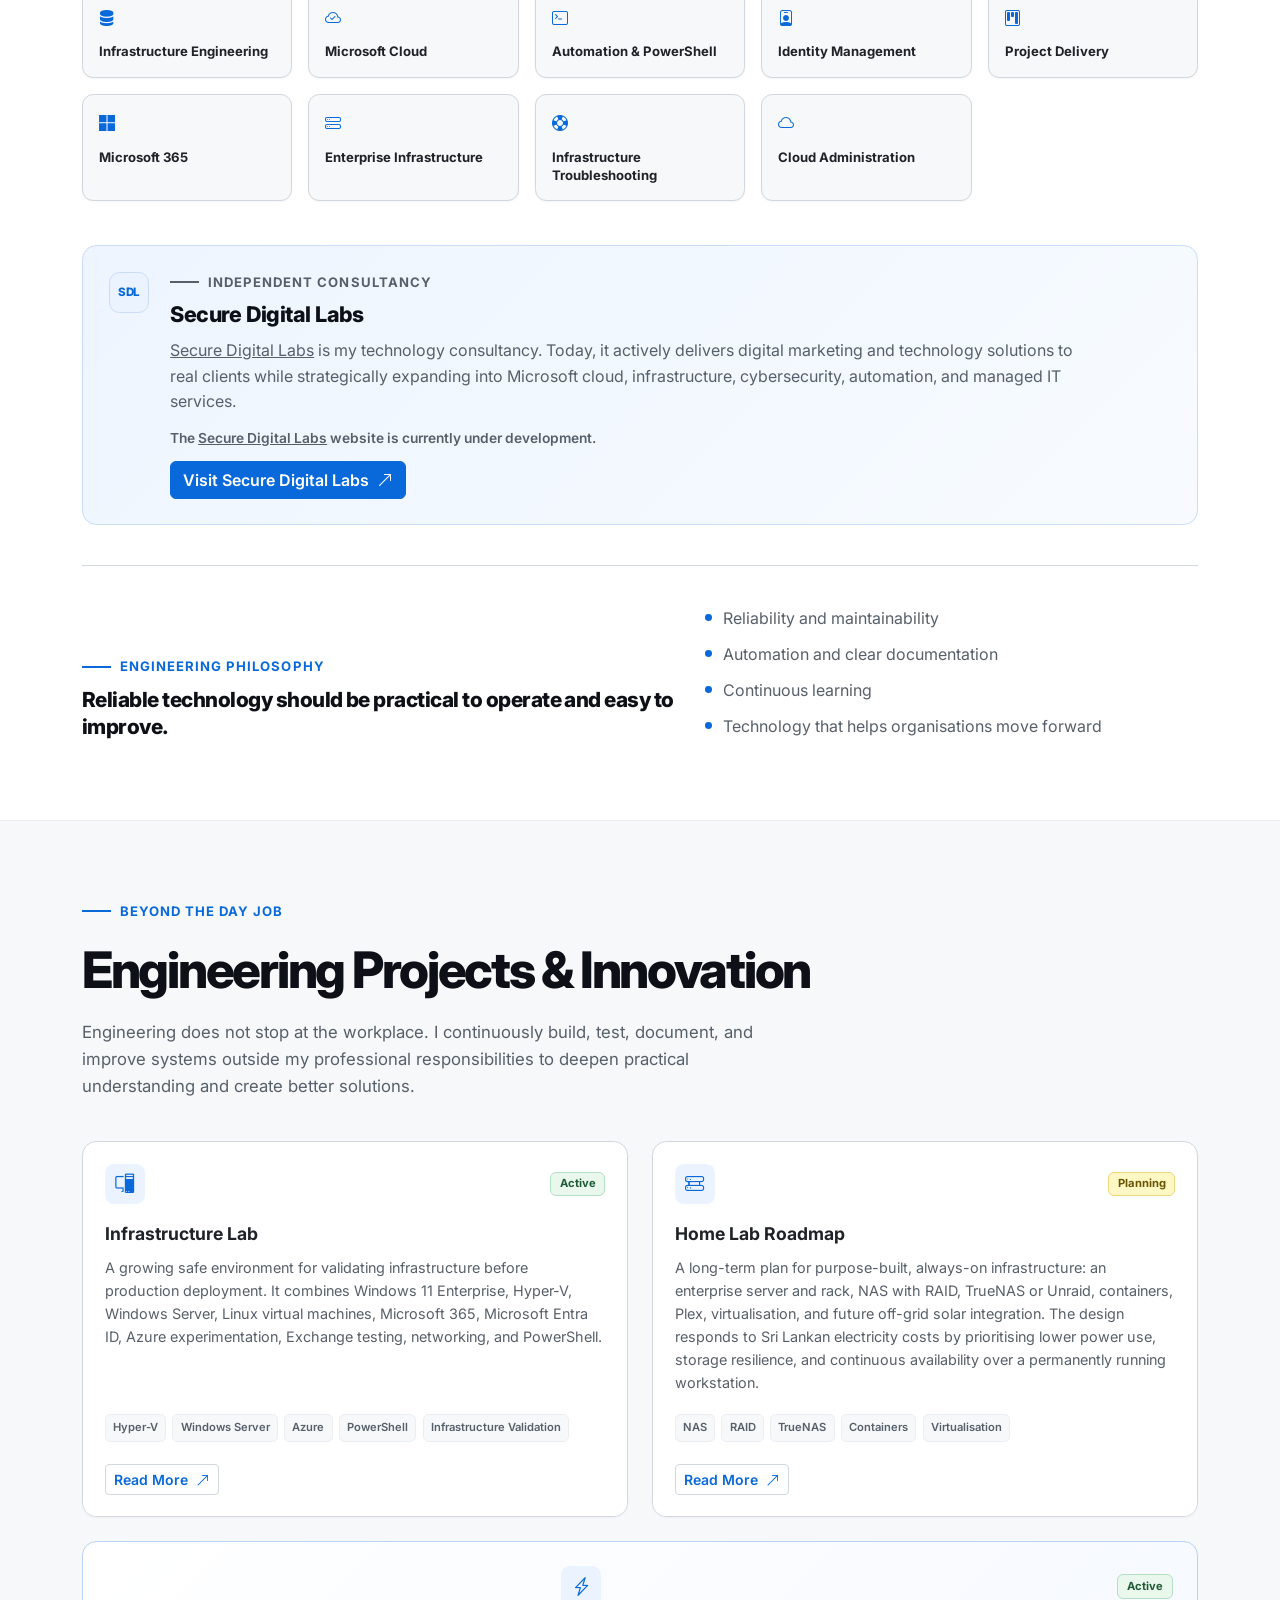
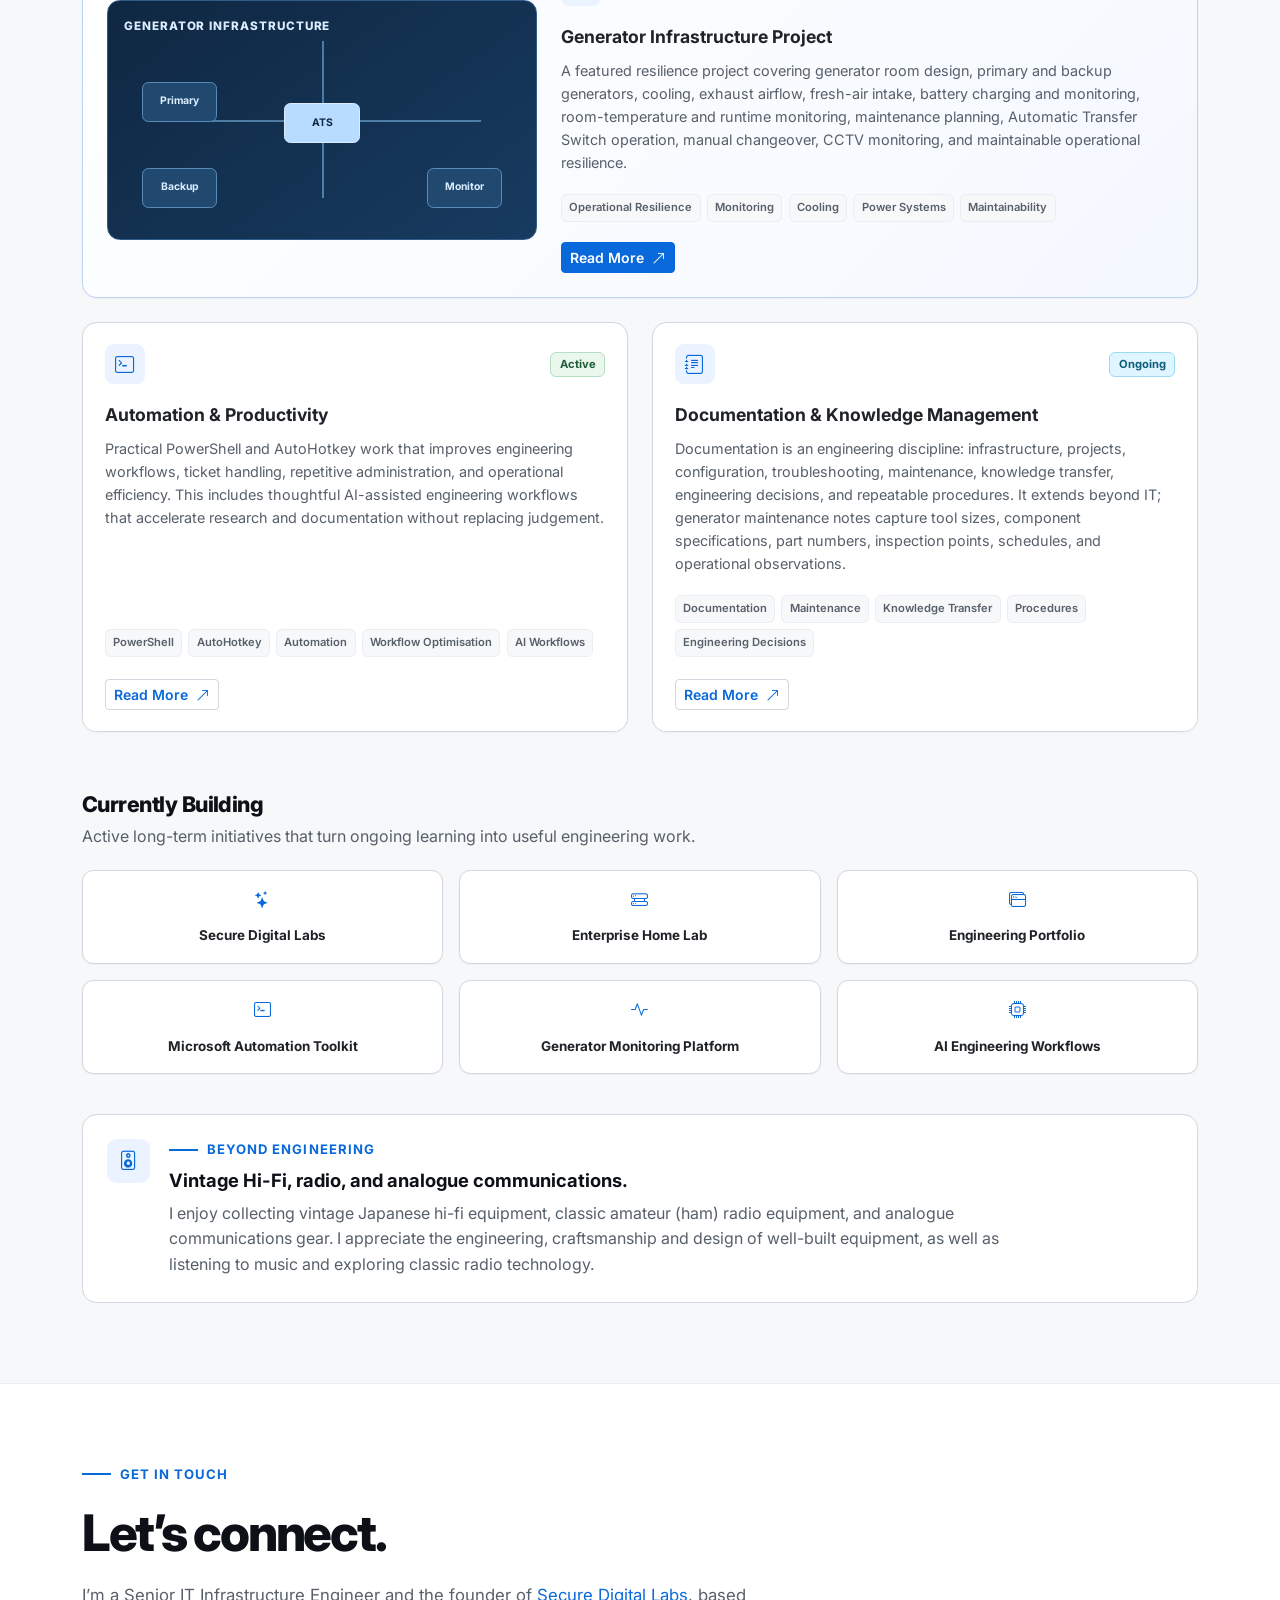
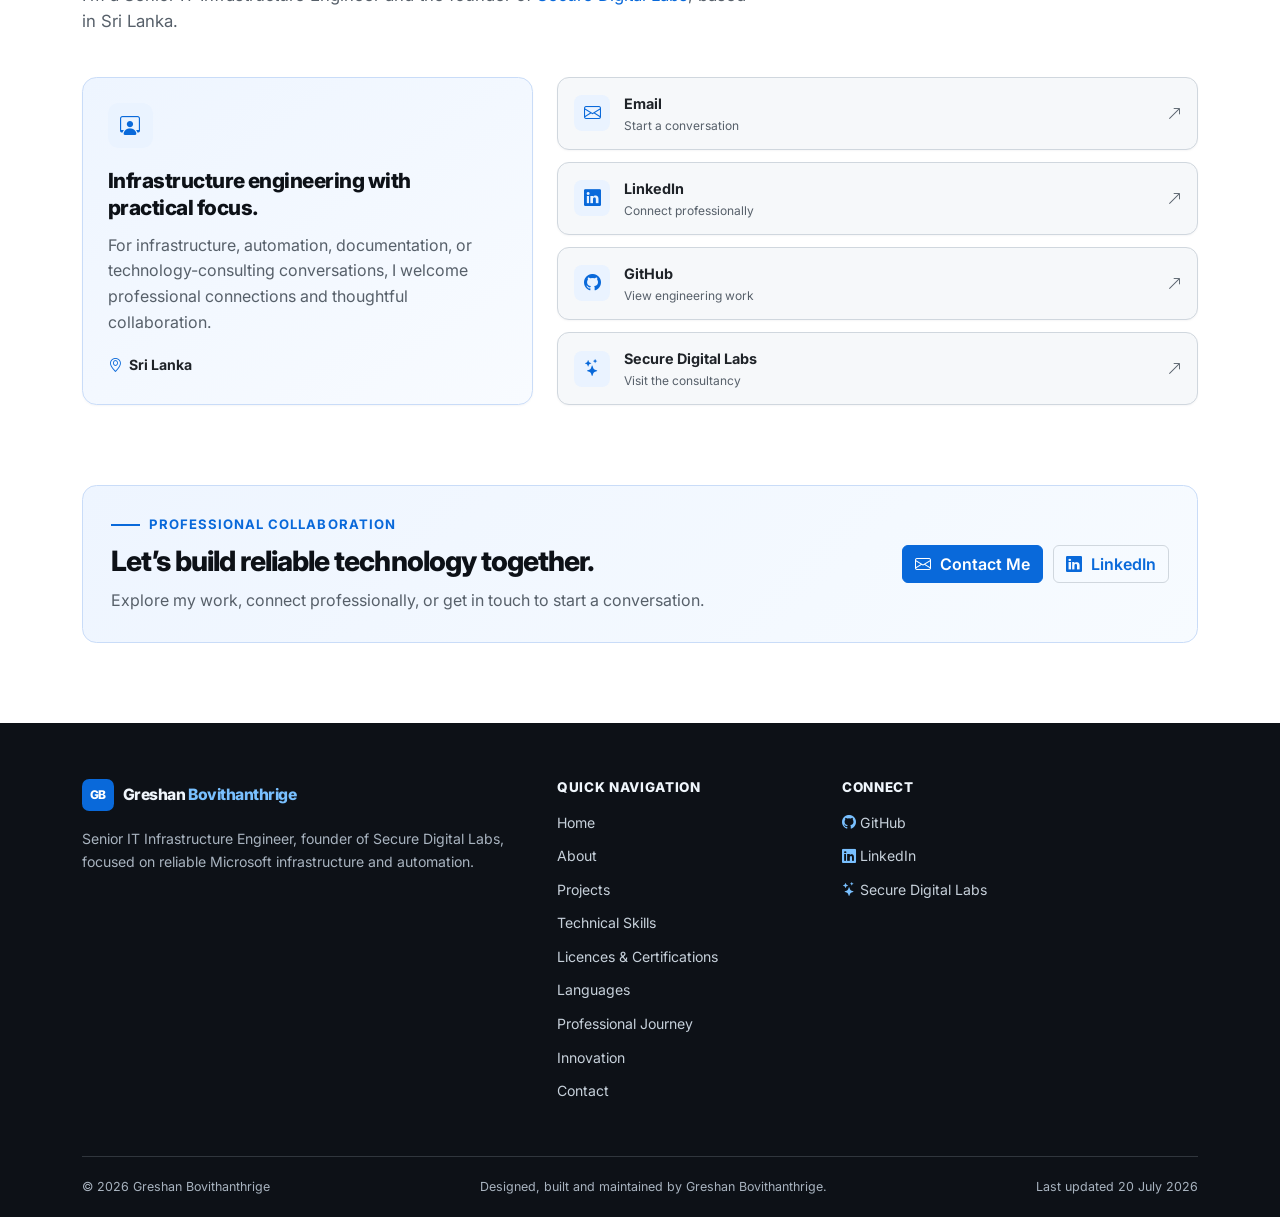
==== commit ae99676d: "Version 1.1 - Portfolio polish and SEO improvements" ====
--- a/index.html
+++ b/index.html
@@ -6,16 +6,16 @@
     <meta name="description" content="Greshan Bovithanthrige is an Infrastructure Engineer specialising in Microsoft 365, enterprise infrastructure, automation, and technical documentation.">
     <meta name="theme-color" content="#ffffff">
     <title>Greshan Bovithanthrige | Infrastructure Engineer</title>
-    <link rel="canonical" href="https://greshanbovithanthrige.github.io/greshan-portfolio/">
+    <link rel="canonical" href="https://greshan.securedigitallabs.com/">
     <meta property="og:type" content="website">
     <meta property="og:title" content="Greshan Bovithanthrige | Infrastructure Engineer">
     <meta property="og:description" content="Infrastructure engineering across Microsoft 365, Azure, Windows Server, automation, and dependable operational delivery.">
-    <meta property="og:url" content="https://greshanbovithanthrige.github.io/greshan-portfolio/">
-    <meta property="og:image" content="https://greshanbovithanthrige.github.io/greshan-portfolio/assets/images/profile/hero%20image%20-%20compressed.png">
+    <meta property="og:url" content="https://greshan.securedigitallabs.com/">
+    <meta property="og:image" content="https://greshan.securedigitallabs.com/assets/images/profile/hero%20image%20-%20compressed.png">
     <meta name="twitter:card" content="summary_large_image">
     <meta name="twitter:title" content="Greshan Bovithanthrige | Infrastructure Engineer">
     <meta name="twitter:description" content="Microsoft infrastructure, cloud, automation, and practical engineering delivery.">
-    <meta name="twitter:image" content="https://greshanbovithanthrige.github.io/greshan-portfolio/assets/images/profile/hero%20image%20-%20compressed.png">
+    <meta name="twitter:image" content="https://greshan.securedigitallabs.com/assets/images/profile/hero%20image%20-%20compressed.png">
 
     <link rel="icon" href="assets/img/favicon.svg?v=2026" type="image/svg+xml">
     <link rel="shortcut icon" href="assets/img/favicon.svg?v=2026" type="image/svg+xml">
@@ -34,6 +34,7 @@
     <link rel="stylesheet" href="assets/css/responsive.css">
     <link rel="stylesheet" href="assets/css/animations.css">
     <link rel="stylesheet" href="assets/css/darkmode.css">
+    <link rel="stylesheet" href="assets/css/print.css" media="print">
 </head>
 <body data-bs-spy="scroll" data-bs-target="#primary-navigation" data-bs-offset="100">
     <a class="skip-link" href="#main-content">Skip to content</a>
@@ -66,7 +67,6 @@
                         <li class="nav-item"><a class="nav-link" href="#experience">Experience</a></li>
                         <li class="nav-item"><a class="nav-link" href="#innovation">Innovation</a></li>
                         <li class="nav-item"><a class="nav-link" href="#contact">Contact</a></li>
-                        <li class="nav-item ms-xl-2 me-xl-2"><a class="btn btn-outline-primary btn-sm nav-cv-link" href="assets/files/Greshan-Bovithanthrige-CV.pdf" download><i class="bi bi-download" aria-hidden="true"></i> Download CV</a></li>
                     </ul>
                 </div>
             </div>
@@ -86,7 +86,6 @@
                         <div class="hero-actions">
                             <a class="btn btn-primary btn-lg" href="#projects">Explore my work <i class="bi bi-arrow-right" aria-hidden="true"></i></a>
                             <a class="btn btn-outline-primary btn-lg" href="#about">My story</a>
-                            <a class="btn btn-outline-primary btn-lg" href="assets/files/Greshan-Bovithanthrige-CV.pdf" download><i class="bi bi-download" aria-hidden="true"></i> Download CV</a>
                         </div>
                         <div class="hero-socials" aria-label="Professional profiles">
                             <span>Connect</span>
@@ -329,7 +328,7 @@
         <section class="learning-section" aria-labelledby="learning-title">
             <div class="container">
                 <article class="card learning-card reveal">
-                    <div class="card-body"><i class="bi bi-mortarboard" aria-hidden="true"></i><div><h2 id="learning-title">Currently Learning</h2><p>Microsoft SC-900 Security, Compliance &amp; Identity Fundamentals exam preparation course <span>Coursera self-study</span></p></div></div>
+                    <div class="card-body"><i class="bi bi-mortarboard" aria-hidden="true"></i><div><h2 id="learning-title">Currently Learning</h2><p>Microsoft SC-900 Security, Compliance &amp; Identity Fundamentals Exam Preparation Course <span>(Coursera)</span></p></div></div>
                 </article>
             </div>
         </section>
@@ -481,7 +480,6 @@
                             <a class="contact-action" href="https://www.linkedin.com/in/greshanbovithanthrige/" target="_blank" rel="noopener noreferrer"><i class="bi bi-linkedin" aria-hidden="true"></i><span><strong>LinkedIn</strong><small>Connect professionally</small></span><i class="bi bi-arrow-up-right contact-action__arrow" aria-hidden="true"></i></a>
                             <a class="contact-action" href="https://github.com/GreshanBovithanthrige" target="_blank" rel="noopener noreferrer"><i class="bi bi-github" aria-hidden="true"></i><span><strong>GitHub</strong><small>View engineering work</small></span><i class="bi bi-arrow-up-right contact-action__arrow" aria-hidden="true"></i></a>
                             <a class="contact-action" href="https://securedigitallabs.com/?from=portfolio" target="_blank" rel="noopener noreferrer"><i class="bi bi-stars" aria-hidden="true"></i><span><strong>Secure Digital Labs</strong><small>Visit the consultancy</small></span><i class="bi bi-arrow-up-right contact-action__arrow" aria-hidden="true"></i></a>
-                            <a class="contact-action" href="assets/files/Greshan-Bovithanthrige-CV.pdf" download><i class="bi bi-download" aria-hidden="true"></i><span><strong>Download CV</strong><small>PDF curriculum vitae</small></span><i class="bi bi-download contact-action__arrow" aria-hidden="true"></i></a>
                         </div>
                     </div>
                 </div>
@@ -498,7 +496,6 @@
                     </div>
                     <div class="launch-cta__actions">
                         <a class="btn btn-primary" href="#contact"><i class="bi bi-envelope" aria-hidden="true"></i> Contact Me</a>
-                        <a class="btn btn-outline-primary" href="assets/files/Greshan-Bovithanthrige-CV.pdf" download><i class="bi bi-download" aria-hidden="true"></i> Download CV</a>
                         <a class="btn btn-outline-primary" href="https://www.linkedin.com/in/greshanbovithanthrige/" target="_blank" rel="noopener noreferrer"><i class="bi bi-linkedin" aria-hidden="true"></i> LinkedIn</a>
                     </div>
                 </div>
@@ -519,10 +516,10 @@
                 </div>
                 <div class="col-sm-6 col-lg-4">
                     <h2>Connect</h2>
-                    <ul class="list-unstyled"><li><a href="https://github.com/GreshanBovithanthrige" target="_blank" rel="noopener noreferrer"><i class="bi bi-github" aria-hidden="true"></i> GitHub</a></li><li><a href="https://www.linkedin.com/in/greshanbovithanthrige/" target="_blank" rel="noopener noreferrer"><i class="bi bi-linkedin" aria-hidden="true"></i> LinkedIn</a></li><li><a href="https://securedigitallabs.com/?from=portfolio" target="_blank" rel="noopener noreferrer"><i class="bi bi-stars" aria-hidden="true"></i> Secure Digital Labs</a></li><li><a href="assets/files/Greshan-Bovithanthrige-CV.pdf" download><i class="bi bi-download" aria-hidden="true"></i> Download CV</a></li></ul>
-                </div>
-            </div>
-            <div class="site-footer__bottom"><p>© <time data-current-year datetime="2026">2026</time> Greshan Bovithanthrige</p><p>Designed, built and maintained by Greshan Bovithanthrige.</p></div>
+                    <ul class="list-unstyled"><li><a href="https://github.com/GreshanBovithanthrige" target="_blank" rel="noopener noreferrer"><i class="bi bi-github" aria-hidden="true"></i> GitHub</a></li><li><a href="https://www.linkedin.com/in/greshanbovithanthrige/" target="_blank" rel="noopener noreferrer"><i class="bi bi-linkedin" aria-hidden="true"></i> LinkedIn</a></li><li><a href="https://securedigitallabs.com/?from=portfolio" target="_blank" rel="noopener noreferrer"><i class="bi bi-stars" aria-hidden="true"></i> Secure Digital Labs</a></li></ul>
+                </div>
+            </div>
+            <div class="site-footer__bottom"><p>© <time data-current-year datetime="2026">2026</time> Greshan Bovithanthrige</p><p>Designed, built and maintained by Greshan Bovithanthrige.</p><p class="site-footer__updated">Last updated <time datetime="2026-07-20">20 July 2026</time></p></div>
         </div>
     </footer>
 
@@ -535,8 +532,8 @@
         "@type": "Person",
         "name": "Greshan Bovithanthrige",
         "jobTitle": "Senior IT Engineer (Infrastructure)",
-        "url": "https://greshanbovithanthrige.github.io/greshan-portfolio/",
-        "image": "https://greshanbovithanthrige.github.io/greshan-portfolio/assets/images/profile/hero%20image%20-%20compressed.png",
+        "url": "https://greshan.securedigitallabs.com/",
+        "image": "https://greshan.securedigitallabs.com/assets/images/profile/hero%20image%20-%20compressed.png",
         "sameAs": ["https://github.com/GreshanBovithanthrige", "https://www.linkedin.com/in/greshanbovithanthrige/", "https://securedigitallabs.com/?from=portfolio"],
         "address": {"@type": "PostalAddress", "addressCountry": "LK"}
     }
--- a/assets/css/components.css
+++ b/assets/css/components.css
@@ -296,13 +296,14 @@
 .detail-hero .container { max-width: 72rem; }
 .detail-hero .section-title { max-width: 20ch; margin-bottom: 1rem; }
 .detail-hero .section-intro { max-width: 42rem; margin-bottom: 0; }
-.detail-shell { max-width: 48rem; padding: 4rem 0; }
+.detail-shell { max-width: 48rem; padding: 4rem 0; margin-inline: auto; }
 .detail-shell .container { max-width: 48rem; }
 .detail-shell .card { padding: 2rem; border: 1px solid var(--border-color); border-radius: 0.9rem; background: var(--surface-color); box-shadow: var(--shadow-sm); }
 .detail-shell__icon { display: grid; width: 3rem; height: 3rem; place-items: center; margin-bottom: 1.25rem; color: var(--primary-color); font-size: 1.35rem; background: #eaf3ff; border-radius: 0.7rem; }
 .detail-shell h2 { margin-bottom: 0.75rem; color: var(--secondary-color); font-size: 1.4rem; font-weight: 800; }
 .detail-shell p { color: var(--text-secondary); }
 .detail-page .site-footer { margin-top: auto; }
+.error-page .detail-shell .btn { display: inline-flex; align-items: center; min-height: 44px !important; }
 
 /* Launch contact and footer. */
 .nav-cv-link { white-space: nowrap; }
--- a/assets/css/print.css
+++ b/assets/css/print.css
@@ -0,0 +1,21 @@
+@page { margin: 14mm; }
+
+* { color: #111 !important; background: transparent !important; box-shadow: none !important; text-shadow: none !important; }
+html { font-size: 10.5pt; }
+body { line-height: 1.45; }
+.site-header, .theme-toggle, .navbar-toggler, .skip-link, .hero-actions, .hero-socials, .reading-progress, .back-to-top, .launch-cta, .site-footer__updated { display: none !important; }
+.hero, .detail-hero { padding: 0 0 1.25rem !important; }
+.hero-content, .hero-visual { width: 100% !important; }
+.profile-card { max-width: 10rem; margin: 1rem 0 0 !important; }
+.profile-card__grid, .profile-card__status { display: none !important; }
+section, .detail-shell { padding: 1.25rem 0 !important; border: 0 !important; }
+.card, .contact-profile-card, .launch-cta__content, .sdl-section, .beyond-engineering { border: 1px solid #bbb !important; break-inside: avoid; }
+.reveal { opacity: 1 !important; transform: none !important; }
+a { text-decoration: underline !important; }
+a[href^="http"]::after { content: " (" attr(href) ")"; font-size: 8pt; overflow-wrap: anywhere; }
+.site-footer { display: block !important; padding: 1rem 0 0 !important; margin-top: 1rem; border-top: 1px solid #555; }
+.site-footer .row, .site-footer h2, .site-footer ul, .site-footer > .container > .row > div > p { display: none !important; }
+.site-footer__bottom { display: block !important; padding: 0 !important; margin: 0 !important; border: 0 !important; }
+.site-footer__bottom p { display: inline !important; margin-right: 1rem !important; }
+h1, h2, h3 { break-after: avoid; }
+p, li { orphans: 3; widows: 3; }
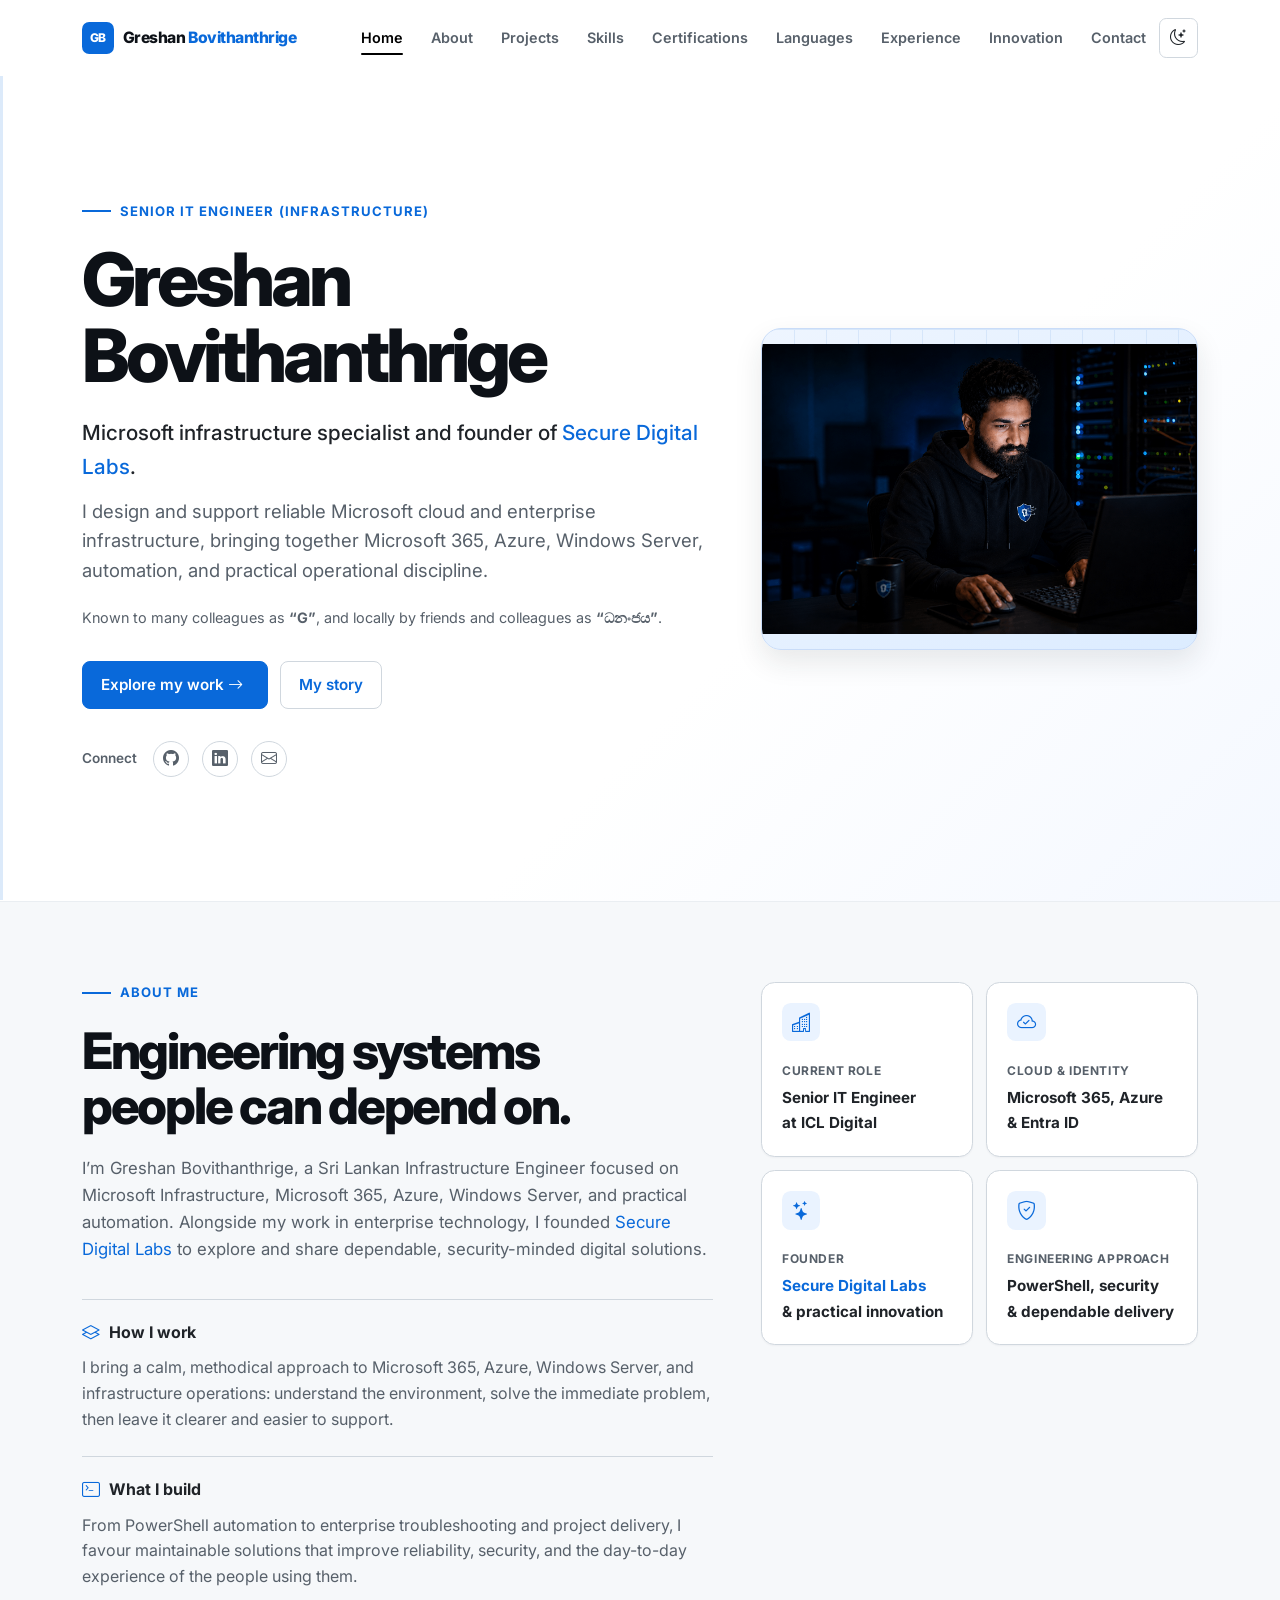
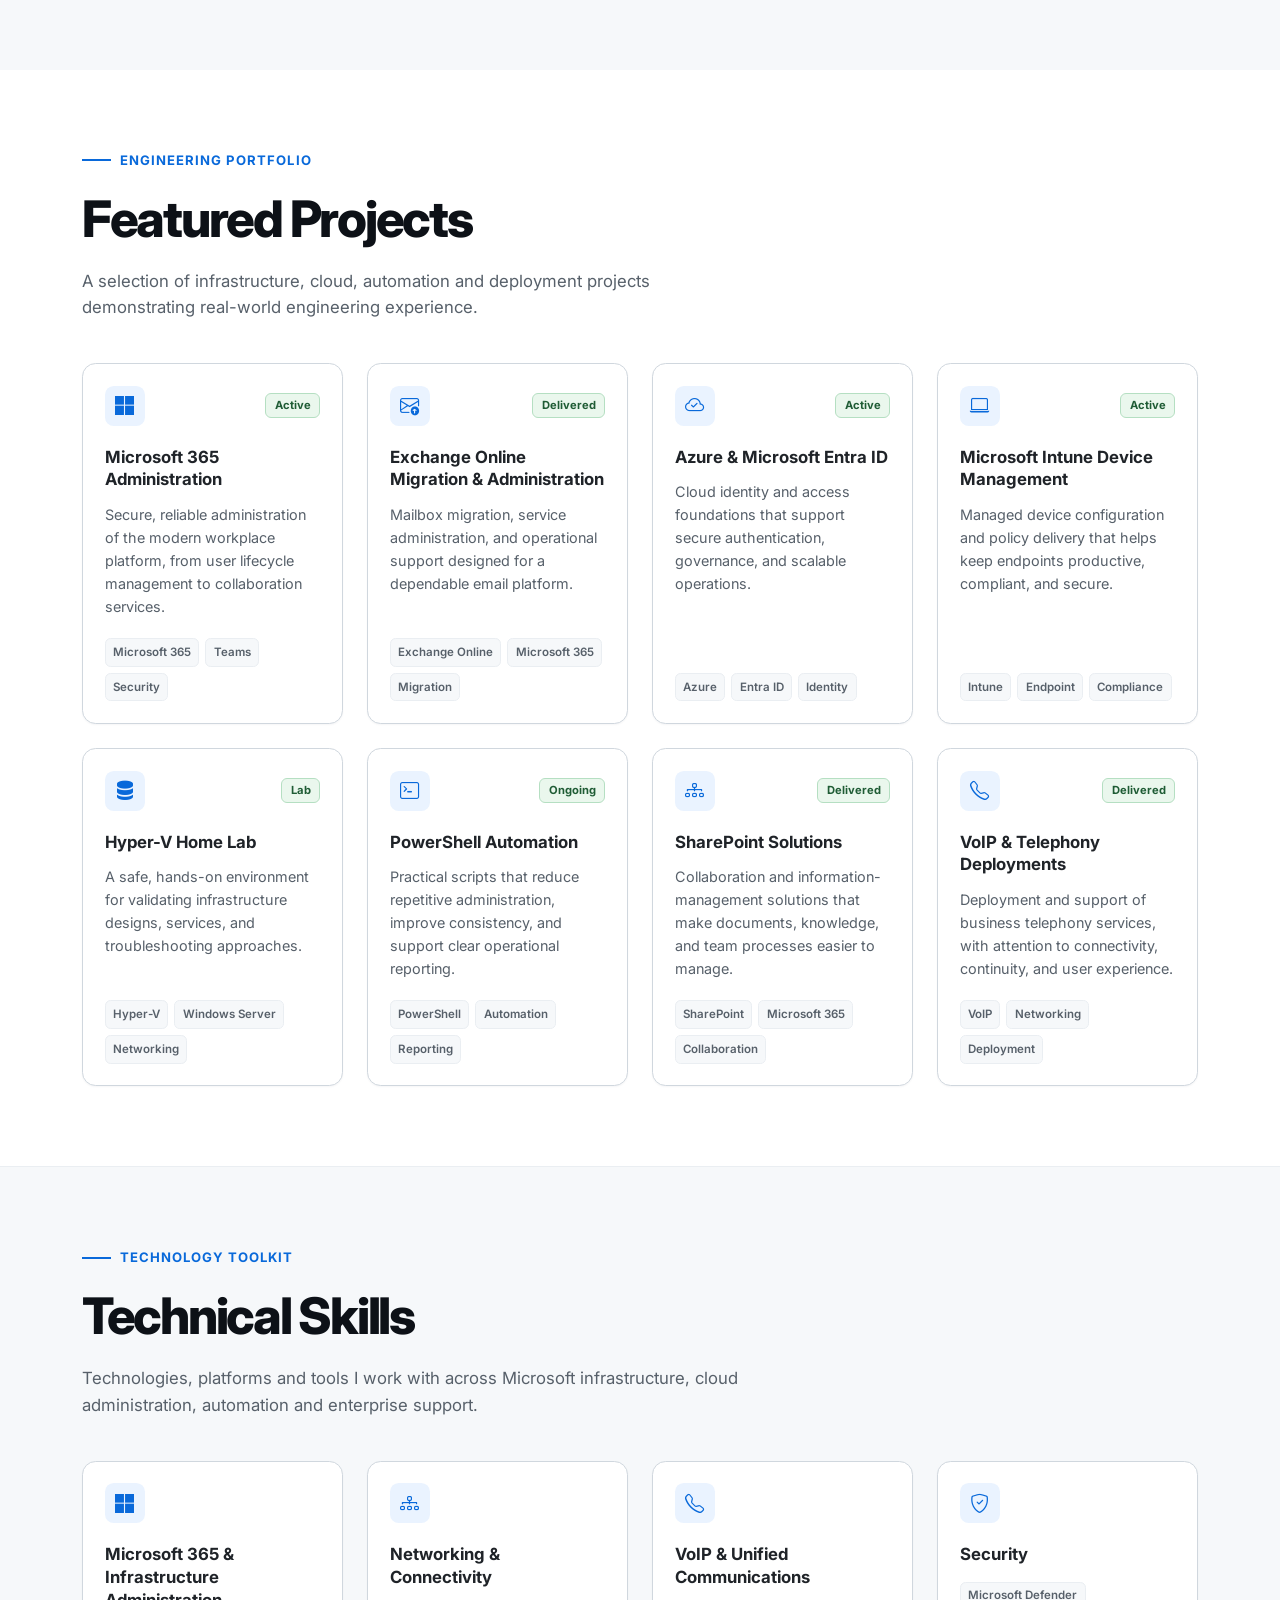
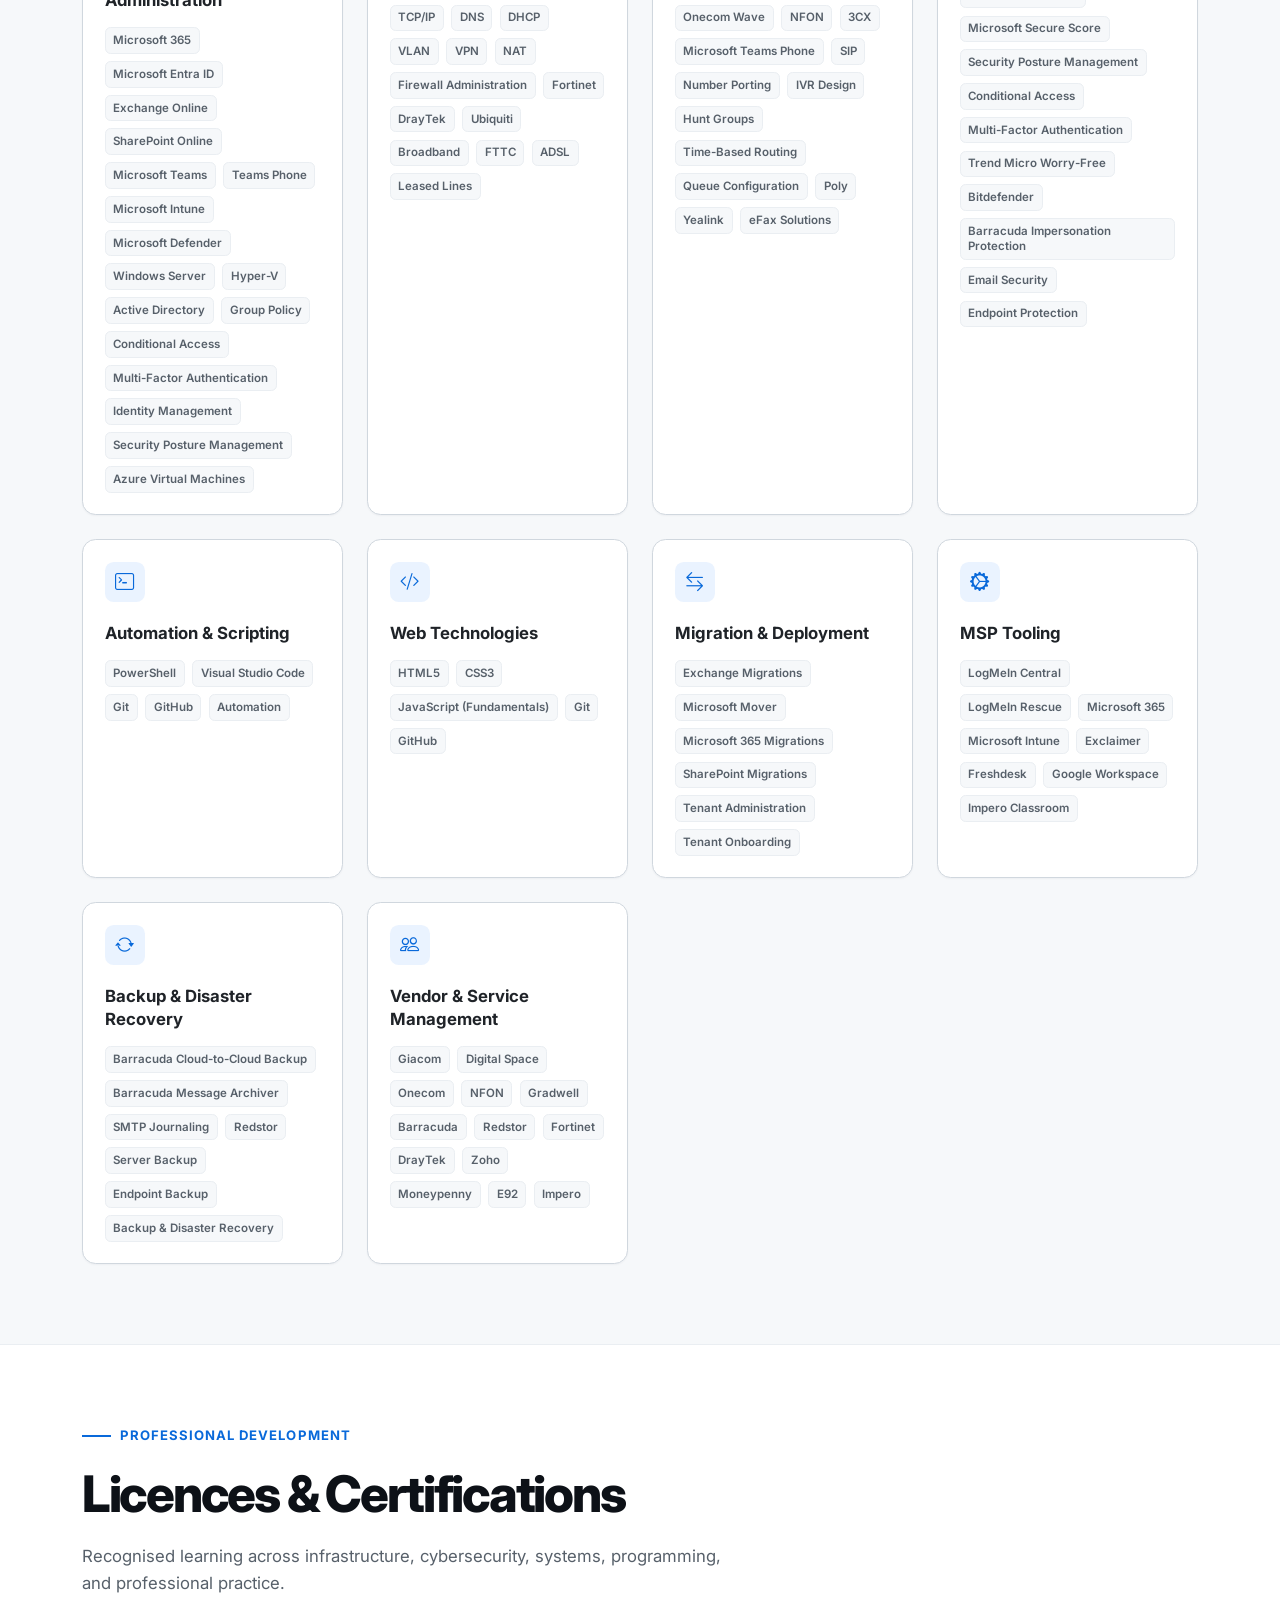
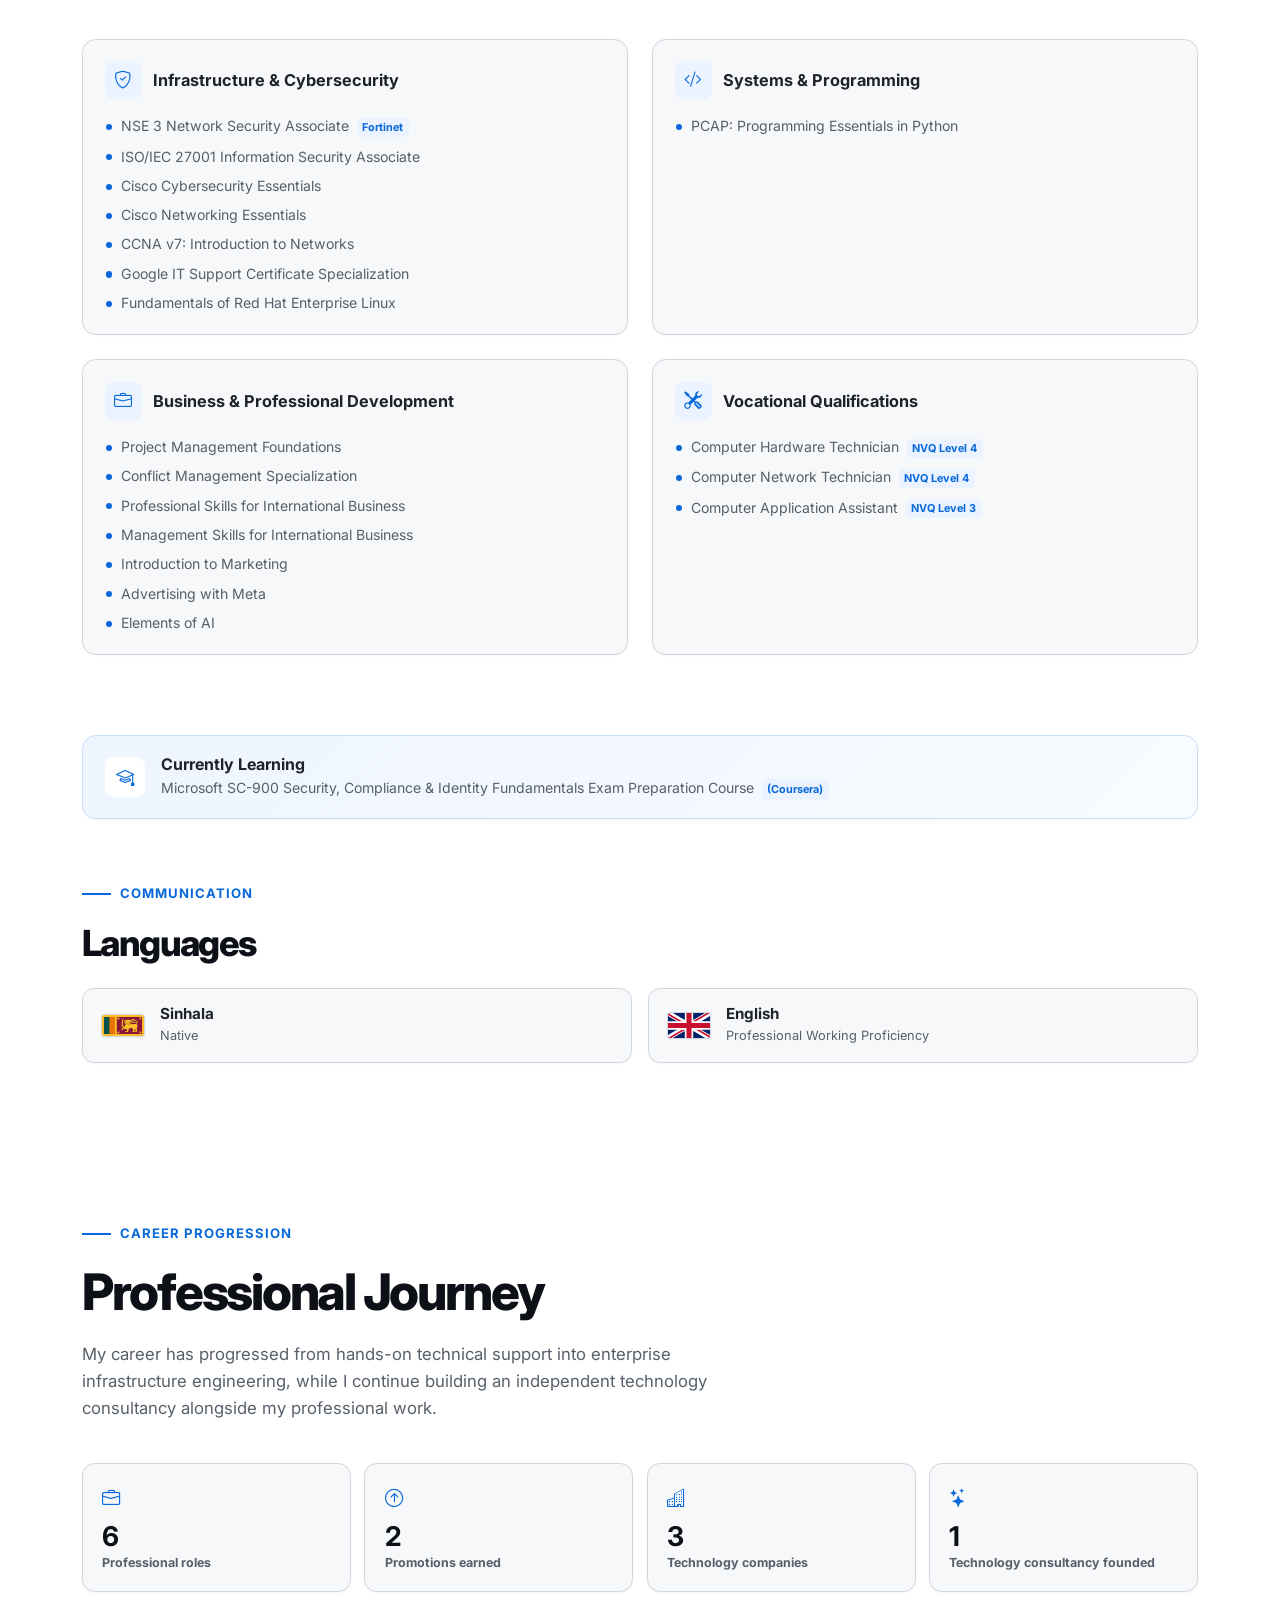
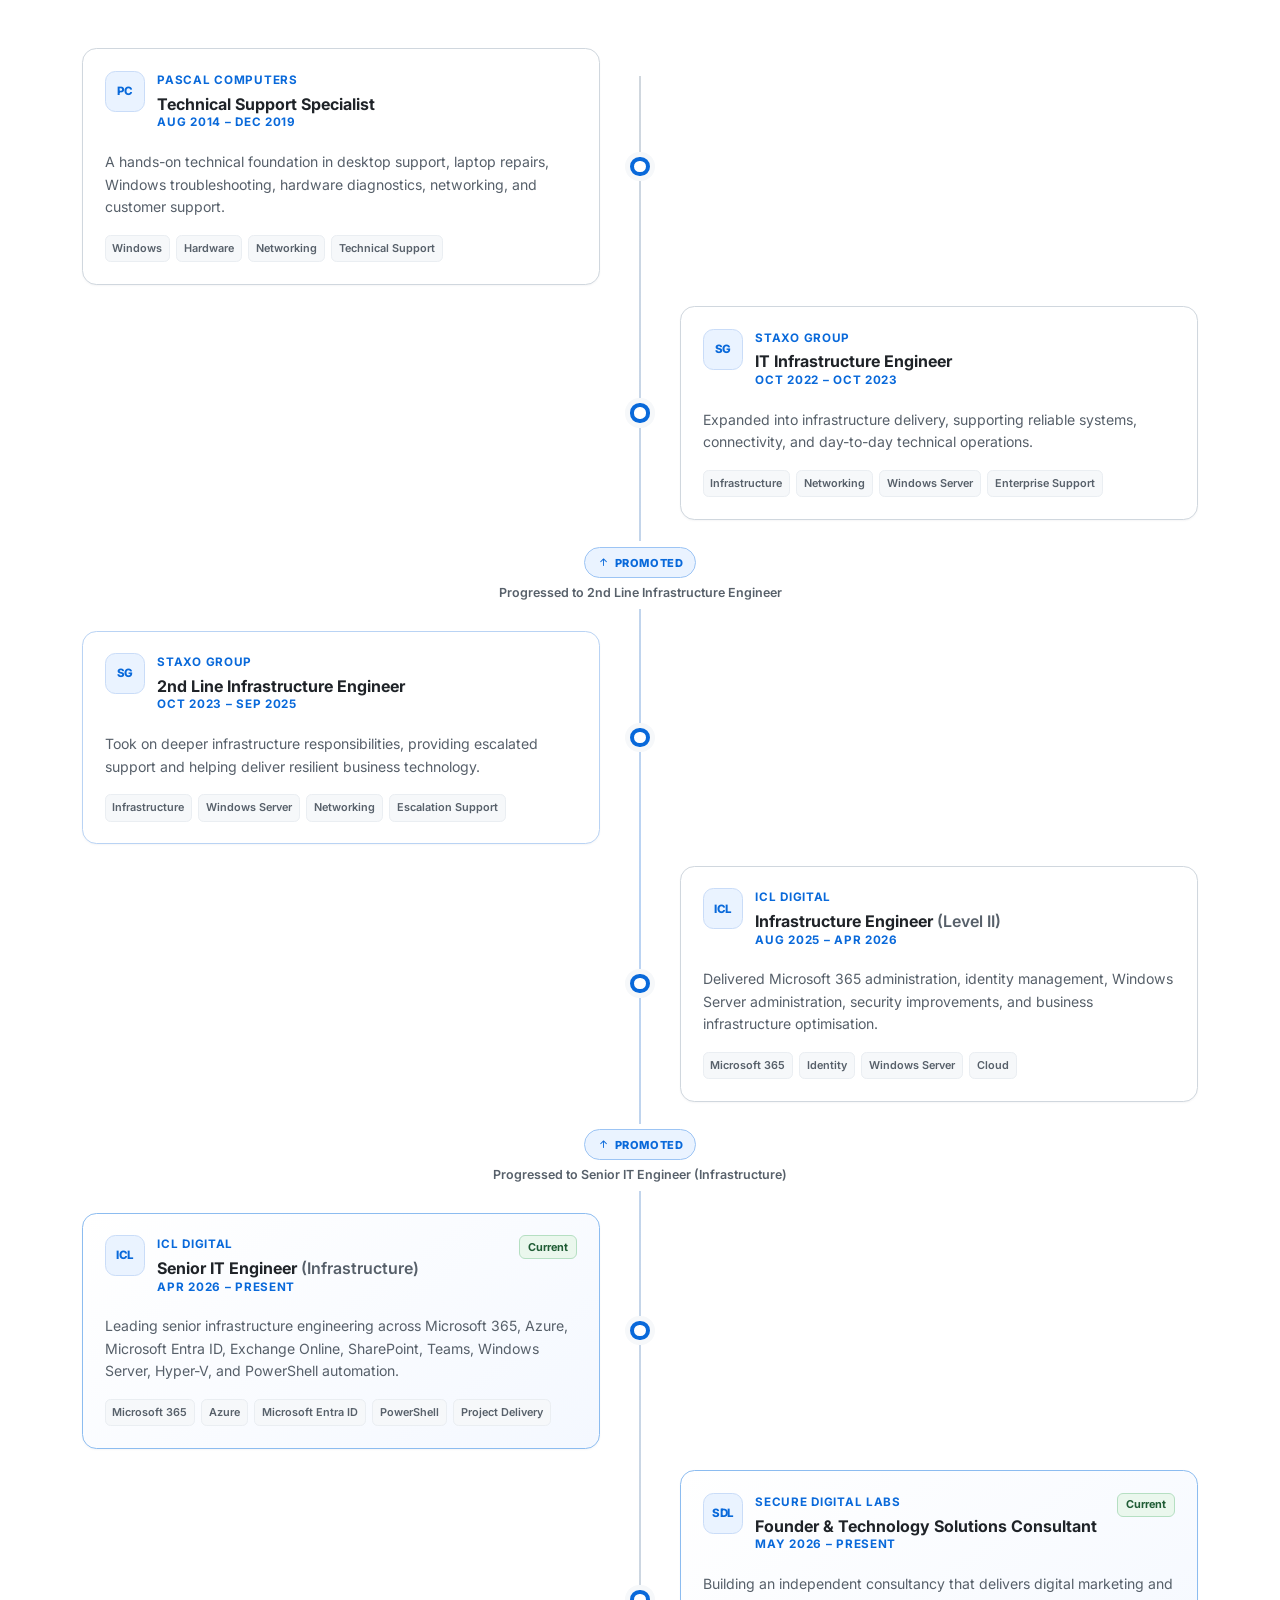
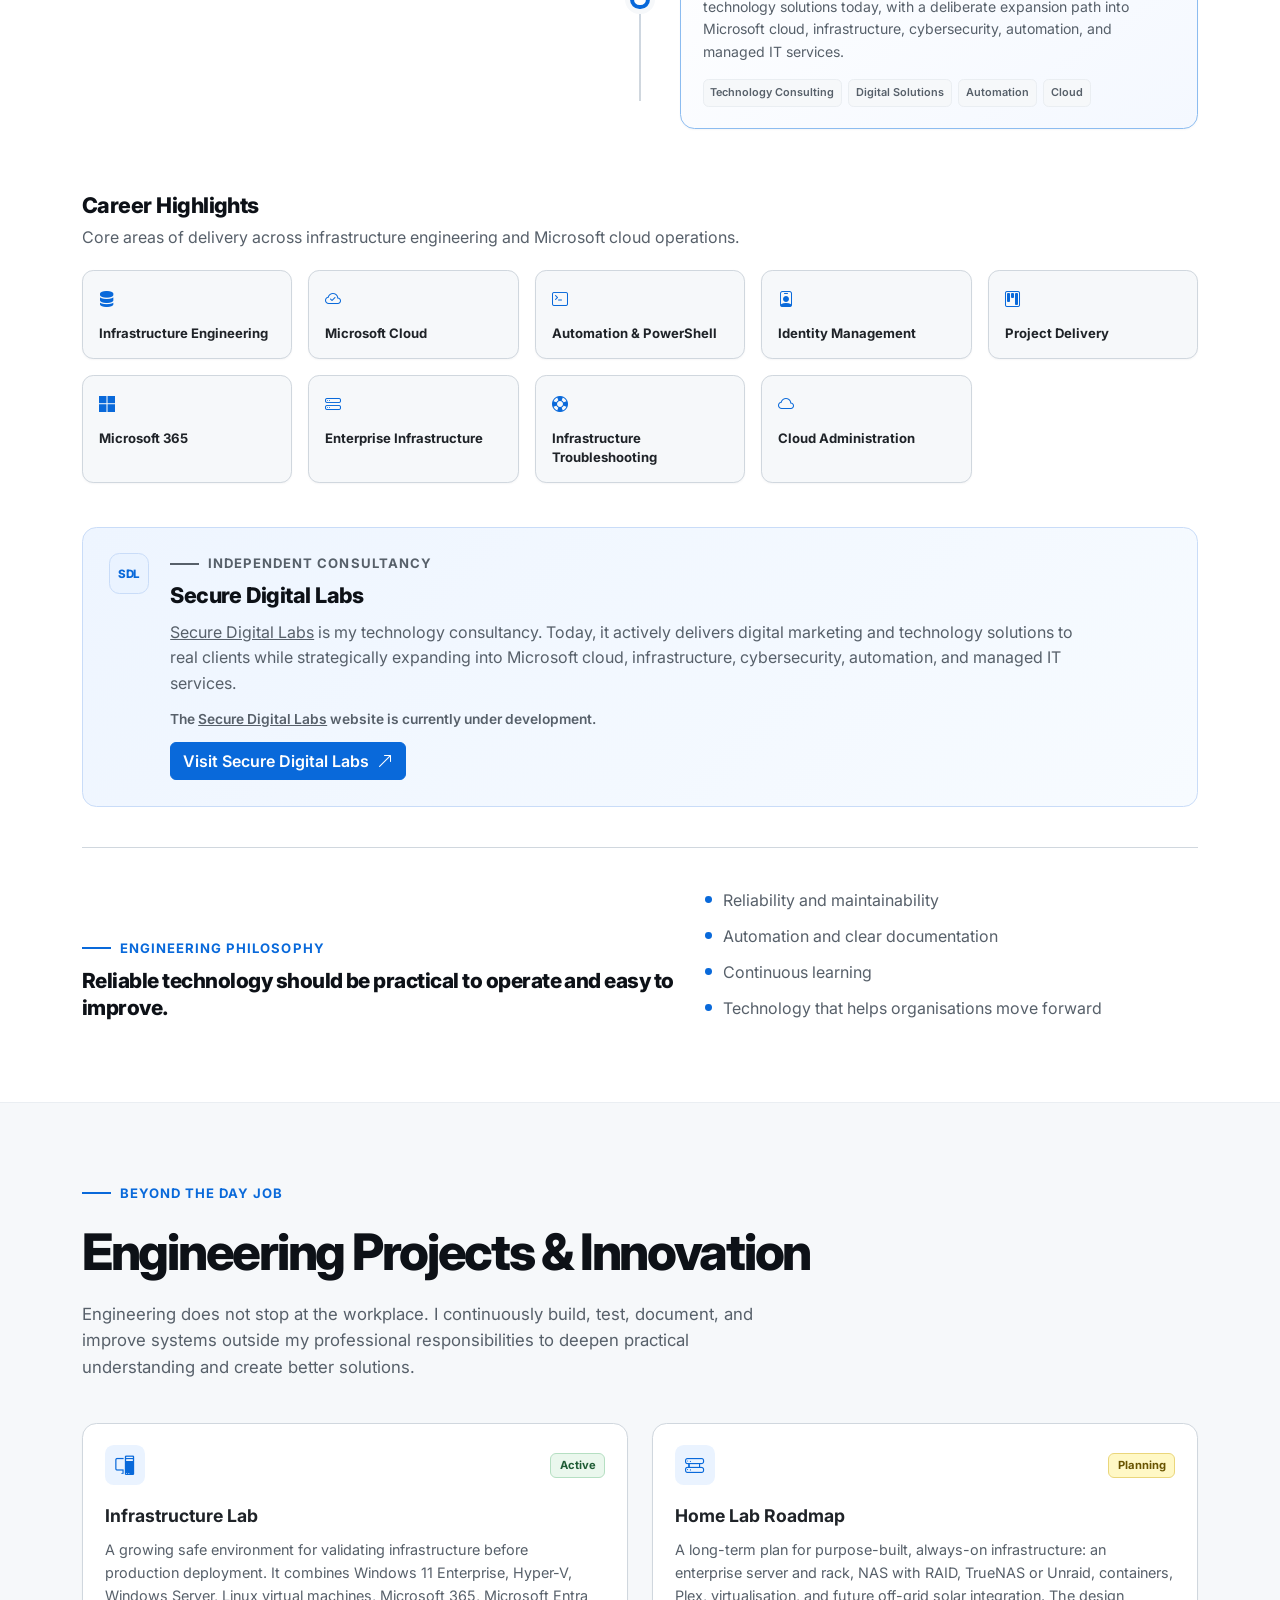
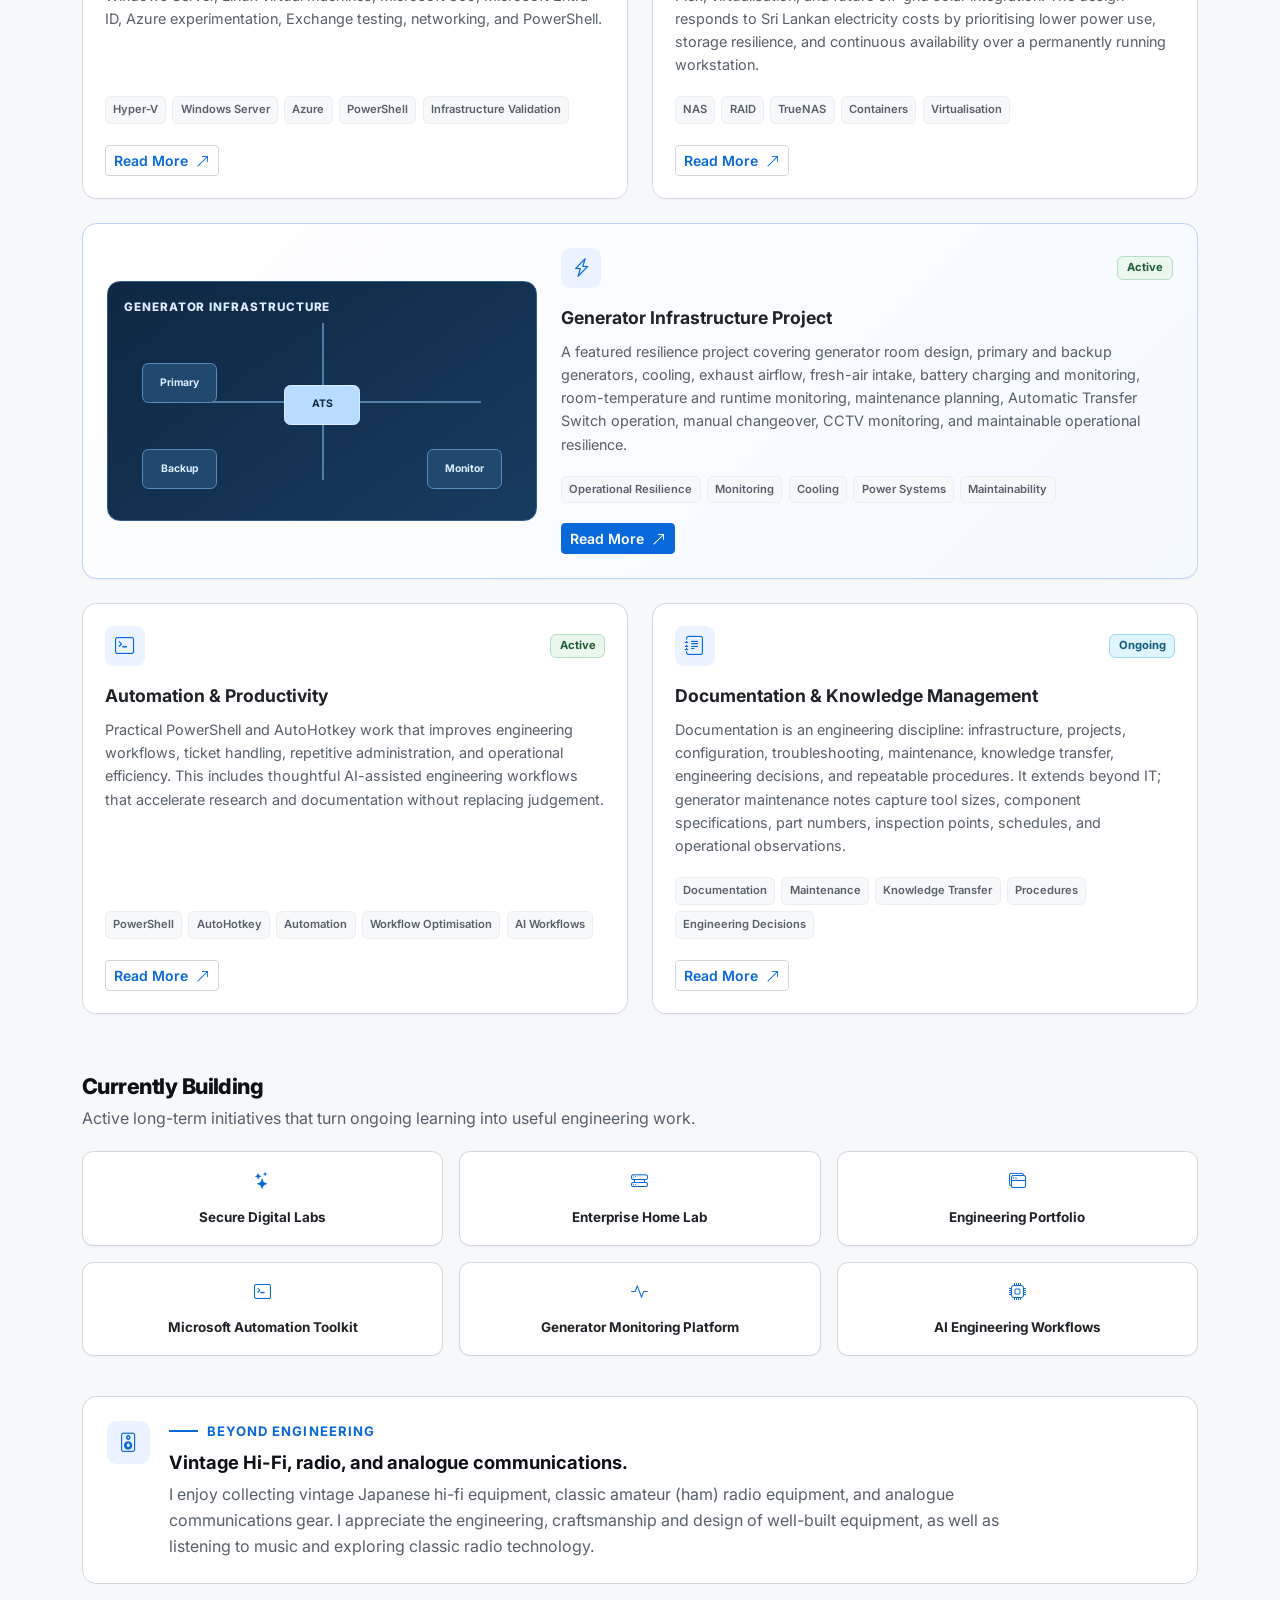
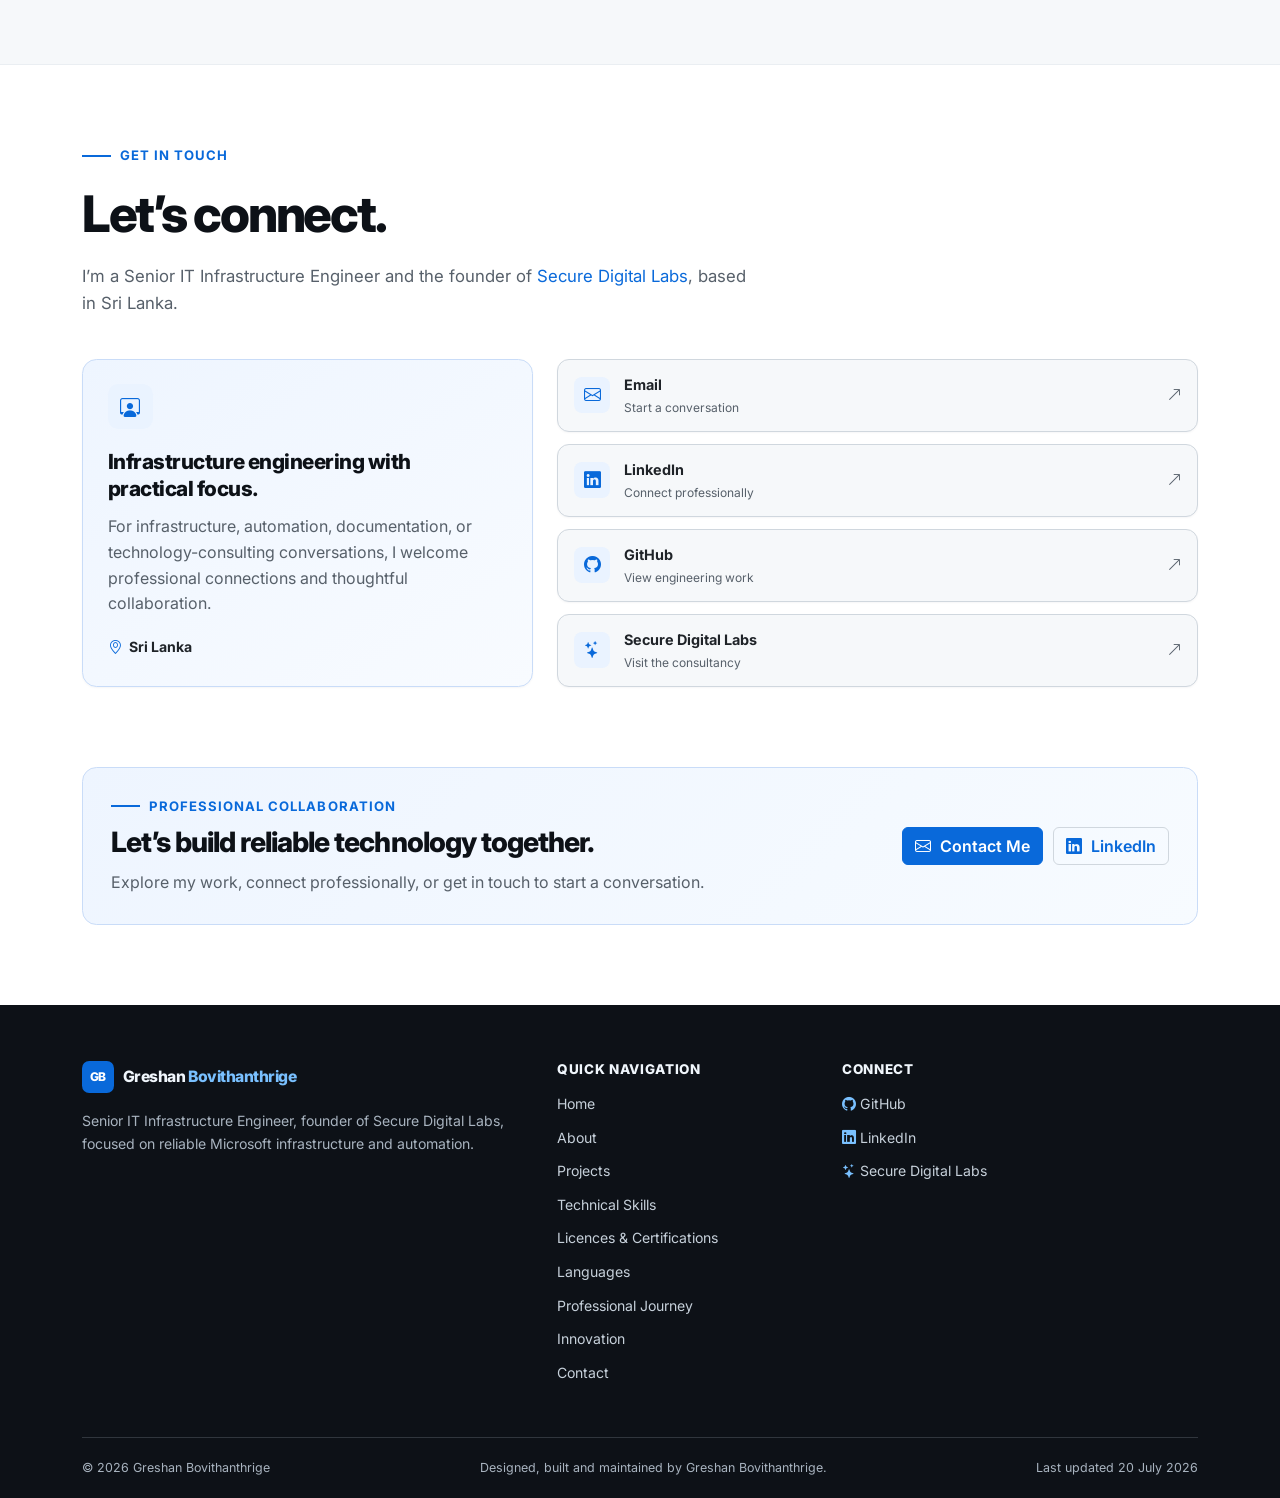
==== commit 500d0af5: "Version 1.2 - Skills refresh, URL improvements and portfolio polish" ====
--- a/index.html
+++ b/index.html
@@ -35,6 +35,7 @@
     <link rel="stylesheet" href="assets/css/animations.css">
     <link rel="stylesheet" href="assets/css/darkmode.css">
     <link rel="stylesheet" href="assets/css/print.css" media="print">
+    <script src="assets/js/url-normalizer.js"></script>
 </head>
 <body data-bs-spy="scroll" data-bs-target="#primary-navigation" data-bs-offset="100">
     <a class="skip-link" href="#main-content">Skip to content</a>
@@ -42,7 +43,7 @@
     <header class="site-header" id="site-header">
         <nav class="navbar navbar-expand-xl" aria-label="Primary navigation">
             <div class="container">
-                <a class="navbar-brand" href="#home" aria-label="Greshan Bovithanthrige home">
+                <a class="navbar-brand" href="/" aria-label="Greshan Bovithanthrige home">
                     <span class="brand-monogram" aria-hidden="true">GB</span>
                     <span class="brand-name">Greshan <span>Bovithanthrige</span></span>
                 </a>
@@ -58,7 +59,7 @@
 
                 <div class="collapse navbar-collapse order-xl-1" id="primary-navigation">
                     <ul class="navbar-nav ms-xl-auto align-items-xl-center">
-                        <li class="nav-item"><a class="nav-link active" href="#home" aria-current="page">Home</a></li>
+                        <li class="nav-item"><a class="nav-link active" href="/" aria-current="page">Home</a></li>
                         <li class="nav-item"><a class="nav-link" href="#about">About</a></li>
                         <li class="nav-item"><a class="nav-link" href="#projects">Projects</a></li>
                         <li class="nav-item"><a class="nav-link" href="#skills">Skills</a></li>
@@ -211,51 +212,16 @@
                 </div>
 
                 <div class="row row-cols-1 row-cols-md-2 row-cols-xl-4 g-4 reveal reveal--delayed">
-                    <div class="col">
-                        <article class="card skill-card h-100">
-                            <div class="card-body"><i class="bi bi-microsoft skill-card__icon" aria-hidden="true"></i><h3 class="card-title">Microsoft 365</h3><div class="skill-badges" aria-label="Microsoft 365 technologies"><span>Exchange Online</span><span>SharePoint Online</span><span>Microsoft Teams</span><span>OneDrive</span><span>Microsoft Defender</span><span>Microsoft Purview</span><span>Exclaimer Cloud</span></div></div>
-                        </article>
-                    </div>
-                    <div class="col">
-                        <article class="card skill-card h-100">
-                            <div class="card-body"><i class="bi bi-cloud-check skill-card__icon" aria-hidden="true"></i><h3 class="card-title">Azure &amp; Microsoft Entra ID</h3><div class="skill-badges" aria-label="Azure and Entra ID technologies"><span>Microsoft Entra ID</span><span>Conditional Access</span><span>Multi-Factor Authentication</span><span>Azure Virtual Machines</span><span>Azure Storage</span><span>Identity Management</span></div></div>
-                        </article>
-                    </div>
-                    <div class="col">
-                        <article class="card skill-card h-100">
-                            <div class="card-body"><i class="bi bi-server skill-card__icon" aria-hidden="true"></i><h3 class="card-title">Infrastructure Platforms</h3><div class="skill-badges" aria-label="Infrastructure platform technologies"><span>Windows Server</span><span>Linux</span><span>Active Directory</span><span>Group Policy</span><span>DNS</span><span>DHCP</span><span>Hyper-V</span><span>File Services</span><span>Remote Desktop Services</span></div></div>
-                        </article>
-                    </div>
-                    <div class="col">
-                        <article class="card skill-card h-100">
-                            <div class="card-body"><i class="bi bi-diagram-3 skill-card__icon" aria-hidden="true"></i><h3 class="card-title">Networking &amp; Voice</h3><div class="skill-badges" aria-label="Networking and voice technologies"><span>TCP/IP</span><span>VLANs</span><span>VPN</span><span>DNS</span><span>NAT</span><span>Routing</span><span>Firewall Administration</span><span>VoIP</span><span>NFON</span></div></div>
-                        </article>
-                    </div>
-                    <div class="col">
-                        <article class="card skill-card h-100">
-                            <div class="card-body"><i class="bi bi-shield-check skill-card__icon" aria-hidden="true"></i><h3 class="card-title">Security</h3><div class="skill-badges" aria-label="Security technologies"><span>Microsoft Defender</span><span>BitLocker</span><span>Microsoft Secure Score</span><span>Security Policies</span><span>Email Security</span><span>Endpoint Protection</span><span>Barracuda Sentinel</span></div></div>
-                        </article>
-                    </div>
-                    <div class="col">
-                        <article class="card skill-card h-100">
-                            <div class="card-body"><i class="bi bi-terminal skill-card__icon" aria-hidden="true"></i><h3 class="card-title">Automation &amp; Scripting</h3><div class="skill-badges" aria-label="Automation and scripting technologies"><span>PowerShell</span><span>Microsoft Graph</span><span>AutoHotkey</span><span>Batch Scripting</span><span>Process Automation</span><span>AI-assisted Engineering Workflows</span></div></div>
-                        </article>
-                    </div>
-                    <div class="col">
-                        <article class="card skill-card h-100">
-                            <div class="card-body"><i class="bi bi-code-slash skill-card__icon" aria-hidden="true"></i><h3 class="card-title">Development</h3><div class="skill-badges" aria-label="Development technologies"><span>HTML5</span><span>CSS3</span><span>JavaScript</span><span>Git</span><span>GitHub</span><span>JSON</span></div></div>
-                        </article>
-                    </div>
-                    <div class="col">
-                        <article class="card skill-card h-100">
-                            <div class="card-body"><i class="bi bi-gear-wide-connected skill-card__icon" aria-hidden="true"></i><h3 class="card-title">MSP &amp; Administration</h3><div class="skill-badges" aria-label="MSP and administration tools"><span>Microsoft 365 Admin Center</span><span>Exchange Admin Center</span><span>SharePoint Admin Center</span><span>Teams Admin Center</span><span>Microsoft Intune</span><span>Hyper-V Manager</span><span>Windows Admin Center</span><span>Exclaimer</span></div></div>
-                        </article>
-                    </div>
-                    <div class="col">
-                        <article class="card skill-card h-100">
-                            <div class="card-body"><i class="bi bi-arrow-repeat skill-card__icon" aria-hidden="true"></i><h3 class="card-title">Messaging, Backup &amp; Resilience</h3><div class="skill-badges" aria-label="Messaging backup and resilience technologies"><span>Barracuda</span><span>Barracuda Cloud-to-Cloud Backup</span><span>Barracuda Message Archiver</span><span>SMTP Journaling</span><span>Redstor</span><span>Backup &amp; Disaster Recovery</span></div></div>
-                        </article>
-                    </div>
+                    <div class="col"><article class="card skill-card h-100"><div class="card-body"><i class="bi bi-microsoft skill-card__icon" aria-hidden="true"></i><h3 class="card-title">Microsoft 365 &amp; Infrastructure Administration</h3><div class="skill-badges" aria-label="Microsoft 365 and infrastructure administration technologies"><span>Microsoft 365</span><span>Microsoft Entra ID</span><span>Exchange Online</span><span>SharePoint Online</span><span>Microsoft Teams</span><span>Teams Phone</span><span>Microsoft Intune</span><span>Microsoft Defender</span><span>Windows Server</span><span>Hyper-V</span><span>Active Directory</span><span>Group Policy</span><span>Conditional Access</span><span>Multi-Factor Authentication</span><span>Identity Management</span><span>Security Posture Management</span><span>Azure Virtual Machines</span></div></div></article></div>
+                    <div class="col"><article class="card skill-card h-100"><div class="card-body"><i class="bi bi-diagram-3 skill-card__icon" aria-hidden="true"></i><h3 class="card-title">Networking &amp; Connectivity</h3><div class="skill-badges" aria-label="Networking and connectivity technologies"><span>TCP/IP</span><span>DNS</span><span>DHCP</span><span>VLAN</span><span>VPN</span><span>NAT</span><span>Firewall Administration</span><span>Fortinet</span><span>DrayTek</span><span>Ubiquiti</span><span>Broadband</span><span>FTTC</span><span>ADSL</span><span>Leased Lines</span></div></div></article></div>
+                    <div class="col"><article class="card skill-card h-100"><div class="card-body"><i class="bi bi-telephone skill-card__icon" aria-hidden="true"></i><h3 class="card-title">VoIP &amp; Unified Communications</h3><div class="skill-badges" aria-label="VoIP and unified communications technologies"><span>Onecom Wave</span><span>NFON</span><span>3CX</span><span>Microsoft Teams Phone</span><span>SIP</span><span>Number Porting</span><span>IVR Design</span><span>Hunt Groups</span><span>Time-Based Routing</span><span>Queue Configuration</span><span>Poly</span><span>Yealink</span><span>eFax Solutions</span></div></div></article></div>
+                    <div class="col"><article class="card skill-card h-100"><div class="card-body"><i class="bi bi-shield-check skill-card__icon" aria-hidden="true"></i><h3 class="card-title">Security</h3><div class="skill-badges" aria-label="Security technologies"><span>Microsoft Defender</span><span>Microsoft Secure Score</span><span>Security Posture Management</span><span>Conditional Access</span><span>Multi-Factor Authentication</span><span>Trend Micro Worry-Free</span><span>Bitdefender</span><span>Barracuda Impersonation Protection</span><span>Email Security</span><span>Endpoint Protection</span></div></div></article></div>
+                    <div class="col"><article class="card skill-card h-100"><div class="card-body"><i class="bi bi-terminal skill-card__icon" aria-hidden="true"></i><h3 class="card-title">Automation &amp; Scripting</h3><div class="skill-badges" aria-label="Automation and scripting technologies"><span>PowerShell</span><span>Visual Studio Code</span><span>Git</span><span>GitHub</span><span>Automation</span></div></div></article></div>
+                    <div class="col"><article class="card skill-card h-100"><div class="card-body"><i class="bi bi-code-slash skill-card__icon" aria-hidden="true"></i><h3 class="card-title">Web Technologies</h3><div class="skill-badges" aria-label="Web technologies"><span>HTML5</span><span>CSS3</span><span>JavaScript (Fundamentals)</span><span>Git</span><span>GitHub</span></div></div></article></div>
+                    <div class="col"><article class="card skill-card h-100"><div class="card-body"><i class="bi bi-arrow-left-right skill-card__icon" aria-hidden="true"></i><h3 class="card-title">Migration &amp; Deployment</h3><div class="skill-badges" aria-label="Migration and deployment technologies"><span>Exchange Migrations</span><span>Microsoft Mover</span><span>Microsoft 365 Migrations</span><span>SharePoint Migrations</span><span>Tenant Administration</span><span>Tenant Onboarding</span></div></div></article></div>
+                    <div class="col"><article class="card skill-card h-100"><div class="card-body"><i class="bi bi-gear-wide-connected skill-card__icon" aria-hidden="true"></i><h3 class="card-title">MSP Tooling</h3><div class="skill-badges" aria-label="Managed service provider tools"><span>LogMeIn Central</span><span>LogMeIn Rescue</span><span>Microsoft 365</span><span>Microsoft Intune</span><span>Exclaimer</span><span>Freshdesk</span><span>Google Workspace</span><span>Impero Classroom</span></div></div></article></div>
+                    <div class="col"><article class="card skill-card h-100"><div class="card-body"><i class="bi bi-arrow-repeat skill-card__icon" aria-hidden="true"></i><h3 class="card-title">Backup &amp; Disaster Recovery</h3><div class="skill-badges" aria-label="Backup and disaster recovery technologies"><span>Barracuda Cloud-to-Cloud Backup</span><span>Barracuda Message Archiver</span><span>SMTP Journaling</span><span>Redstor</span><span>Server Backup</span><span>Endpoint Backup</span><span>Backup &amp; Disaster Recovery</span></div></div></article></div>
+                    <div class="col"><article class="card skill-card h-100"><div class="card-body"><i class="bi bi-people skill-card__icon" aria-hidden="true"></i><h3 class="card-title">Vendor &amp; Service Management</h3><div class="skill-badges" aria-label="Vendor and service management partners"><span>Giacom</span><span>Digital Space</span><span>Onecom</span><span>NFON</span><span>Gradwell</span><span>Barracuda</span><span>Redstor</span><span>Fortinet</span><span>DrayTek</span><span>Zoho</span><span>Moneypenny</span><span>E92</span><span>Impero</span></div></div></article></div>
                 </div>
             </div>
         </section>
@@ -337,8 +303,8 @@
             <div class="container">
                 <div class="section-heading reveal"><p class="eyebrow"><span aria-hidden="true"></span> Communication</p><h2 class="section-title" id="languages-title">Languages</h2></div>
                 <div class="row row-cols-1 row-cols-sm-2 g-3 reveal reveal--delayed">
-                    <div class="col"><article class="language-card"><span class="language-card__flag" aria-hidden="true">🇱🇰</span><div><h3>Sinhala</h3><p>Native</p></div></article></div>
-                    <div class="col"><article class="language-card"><span class="language-card__flag" aria-hidden="true">🇬🇧</span><div><h3>English</h3><p>Professional Working Proficiency</p></div></article></div>
+                    <div class="col"><article class="language-card"><img class="language-card__flag" src="assets/img/flags/sri-lanka.svg" alt="" aria-hidden="true" width="44" height="29"><div><h3>Sinhala</h3><p>Native</p></div></article></div>
+                    <div class="col"><article class="language-card"><img class="language-card__flag" src="assets/img/flags/united-kingdom.svg" alt="" aria-hidden="true" width="44" height="29"><div><h3>English</h3><p>Professional Working Proficiency</p></div></article></div>
                 </div>
             </div>
         </section>
@@ -507,12 +473,12 @@
         <div class="container">
             <div class="row g-4 align-items-start">
                 <div class="col-lg-5">
-                    <a class="navbar-brand" href="#home" aria-label="Greshan Bovithanthrige home"><span class="brand-monogram" aria-hidden="true">GB</span><span class="brand-name">Greshan <span>Bovithanthrige</span></span></a>
+                    <a class="navbar-brand" href="/" aria-label="Greshan Bovithanthrige home"><span class="brand-monogram" aria-hidden="true">GB</span><span class="brand-name">Greshan <span>Bovithanthrige</span></span></a>
                     <p>Senior IT Infrastructure Engineer, founder of Secure Digital Labs, focused on reliable Microsoft infrastructure and automation.</p>
                 </div>
                 <div class="col-sm-6 col-lg-3">
                     <h2>Quick Navigation</h2>
-                    <ul class="list-unstyled"><li><a href="#home">Home</a></li><li><a href="#about">About</a></li><li><a href="#projects">Projects</a></li><li><a href="#skills">Technical Skills</a></li><li><a href="#certifications">Licences &amp; Certifications</a></li><li><a href="#languages">Languages</a></li><li><a href="#experience">Professional Journey</a></li><li><a href="#innovation">Innovation</a></li><li><a href="#contact">Contact</a></li></ul>
+                    <ul class="list-unstyled"><li><a href="/">Home</a></li><li><a href="#about">About</a></li><li><a href="#projects">Projects</a></li><li><a href="#skills">Technical Skills</a></li><li><a href="#certifications">Licences &amp; Certifications</a></li><li><a href="#languages">Languages</a></li><li><a href="#experience">Professional Journey</a></li><li><a href="#innovation">Innovation</a></li><li><a href="#contact">Contact</a></li></ul>
                 </div>
                 <div class="col-sm-6 col-lg-4">
                     <h2>Connect</h2>
@@ -540,7 +506,7 @@
     </script>
 
     <script src="https://cdn.jsdelivr.net/npm/bootstrap@5.3.8/dist/js/bootstrap.bundle.min.js"></script>
-    <script src="assets/js/navigation.js" defer></script>
+    <script src="assets/js/navigation.js?v=1.1.1" defer></script>
     <script src="assets/js/scroll.js" defer></script>
     <script src="assets/js/darkmode.js" defer></script>
     <script src="assets/js/animations.js" defer></script>
--- a/assets/css/components.css
+++ b/assets/css/components.css
@@ -158,11 +158,11 @@
 .skills-section { padding: 5rem 0; background: var(--surface-color); border-top: 1px solid var(--border-subtle); }
 .skill-card { border: 1px solid var(--border-color); border-radius: 0.85rem; background: var(--background-color); box-shadow: var(--shadow-sm); transition: border-color 180ms ease, box-shadow 180ms ease, transform 180ms ease; }
 .skill-card:hover { border-color: #9cc4f4; box-shadow: var(--shadow-md); transform: translateY(-4px); }
-.skill-card .card-body { padding: 1.35rem; }
+.skill-card .card-body { display: flex; flex-direction: column; padding: 1.35rem; }
 .skill-card__icon { display: grid; width: 2.5rem; height: 2.5rem; place-items: center; margin-bottom: 1.25rem; color: var(--primary-color); font-size: 1.2rem; background: #eaf3ff; border-radius: 0.55rem; }
 .skill-card .card-title { margin-bottom: 1rem; color: var(--text-primary); font-size: 1.05rem; font-weight: 700; line-height: 1.35; }
-.skill-badges { display: flex; flex-wrap: wrap; gap: 0.45rem; }
-.skill-badges span { padding: 0.3rem 0.48rem; color: var(--text-secondary); font-size: 0.72rem; font-weight: 600; line-height: 1.3; background: var(--surface-color); border: 1px solid var(--border-subtle); border-radius: 0.35rem; }
+.skill-badges { display: flex; flex-wrap: wrap; gap: 0.45rem; align-content: flex-start; }
+.skill-badges span { max-width: 100%; padding: 0.3rem 0.48rem; overflow-wrap: anywhere; color: var(--text-secondary); font-size: 0.72rem; font-weight: 600; line-height: 1.3; background: var(--surface-color); border: 1px solid var(--border-subtle); border-radius: 0.35rem; }
 
 /* Certifications, ongoing learning, and languages */
 .certifications-section { padding: 5rem 0; background: var(--background-color); border-top: 1px solid var(--border-subtle); }
@@ -185,7 +185,7 @@
 .languages-section .section-heading { margin-bottom: 1.5rem; }
 .languages-section .section-title { margin-bottom: 0; font-size: clamp(1.75rem, 3vw, 2.25rem); }
 .language-card { display: flex; align-items: center; gap: 0.9rem; height: 100%; padding: 1rem 1.15rem; background: var(--surface-color); border: 1px solid var(--border-color); border-radius: 0.75rem; box-shadow: var(--shadow-sm); }
-.language-card__flag { font-size: 1.7rem; line-height: 1; }
+.language-card__flag { flex: 0 0 auto; width: 2.75rem; height: auto; border: 1px solid var(--border-color); border-radius: 0.2rem; box-shadow: var(--shadow-sm); }
 .language-card h3 { margin: 0 0 0.15rem; color: var(--text-primary); font-size: 0.95rem; font-weight: 700; }
 .language-card p { margin: 0; color: var(--text-secondary); font-size: 0.8rem; }
 
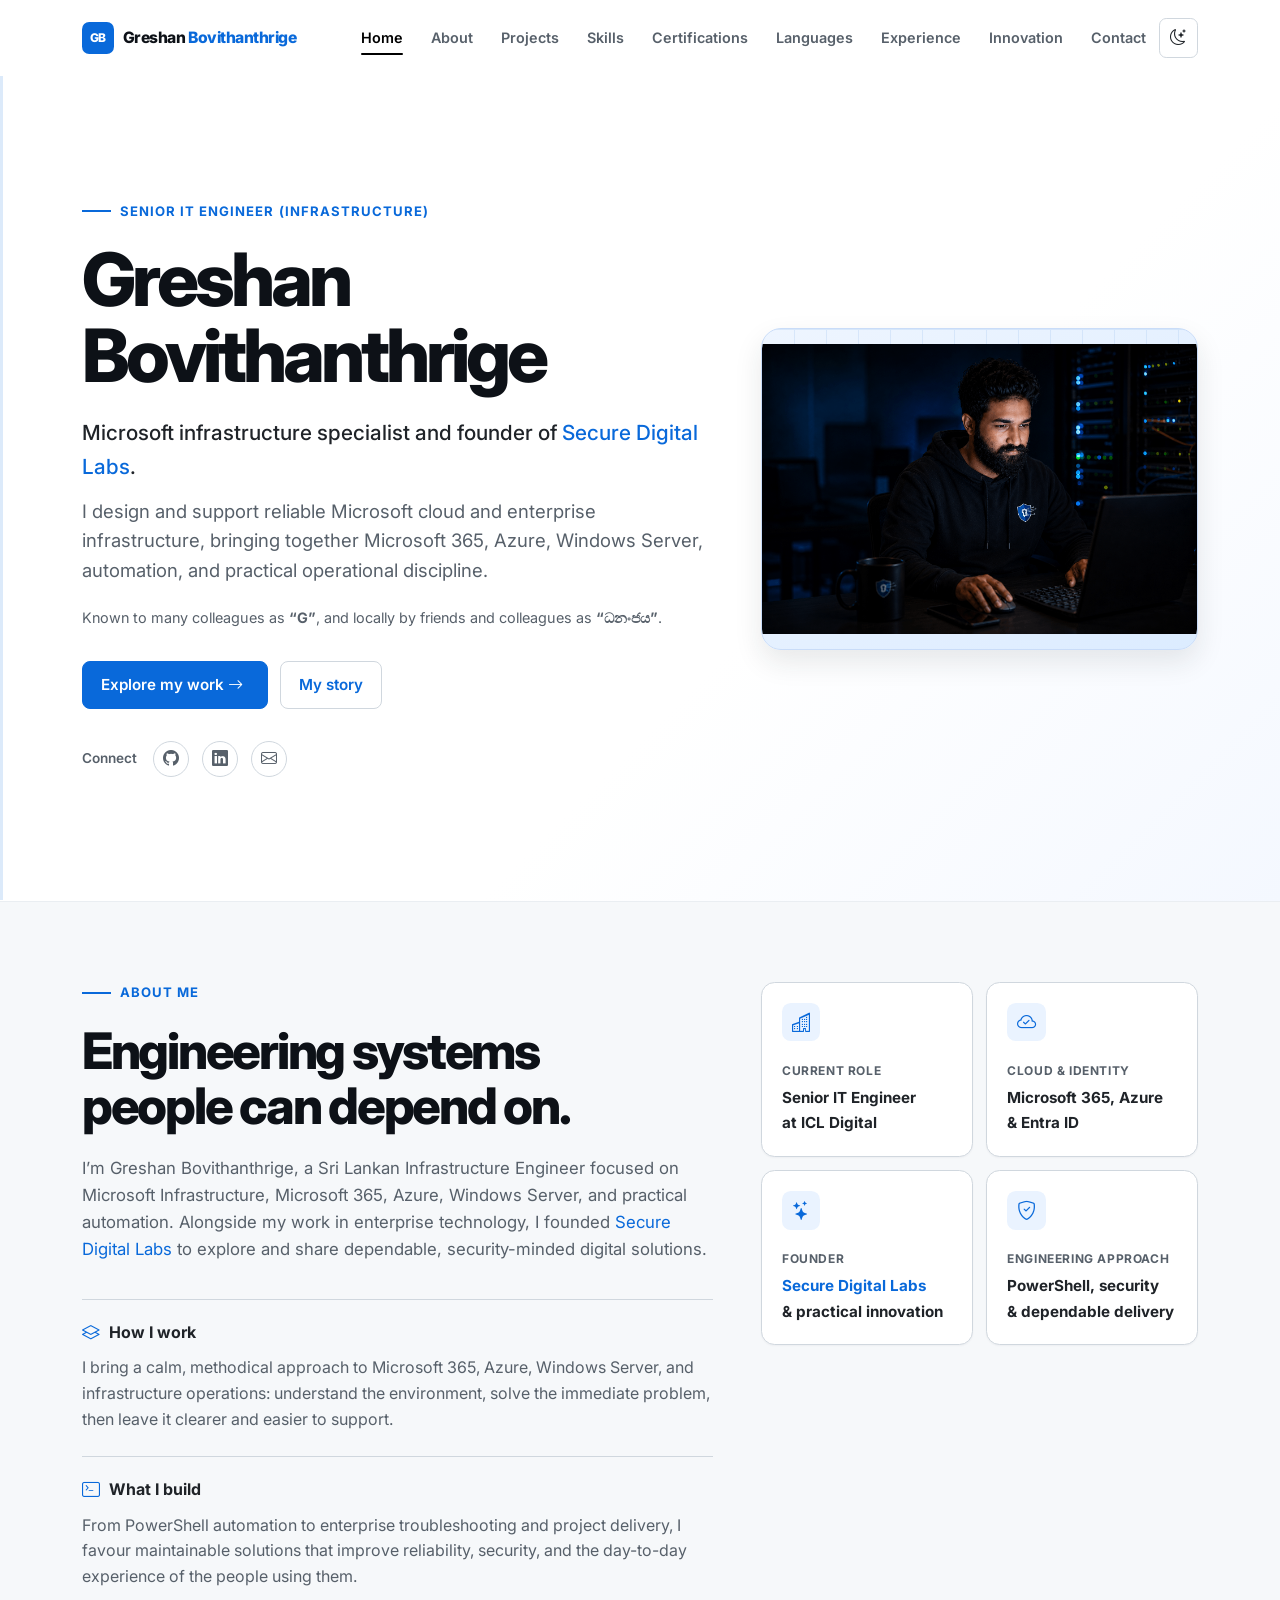
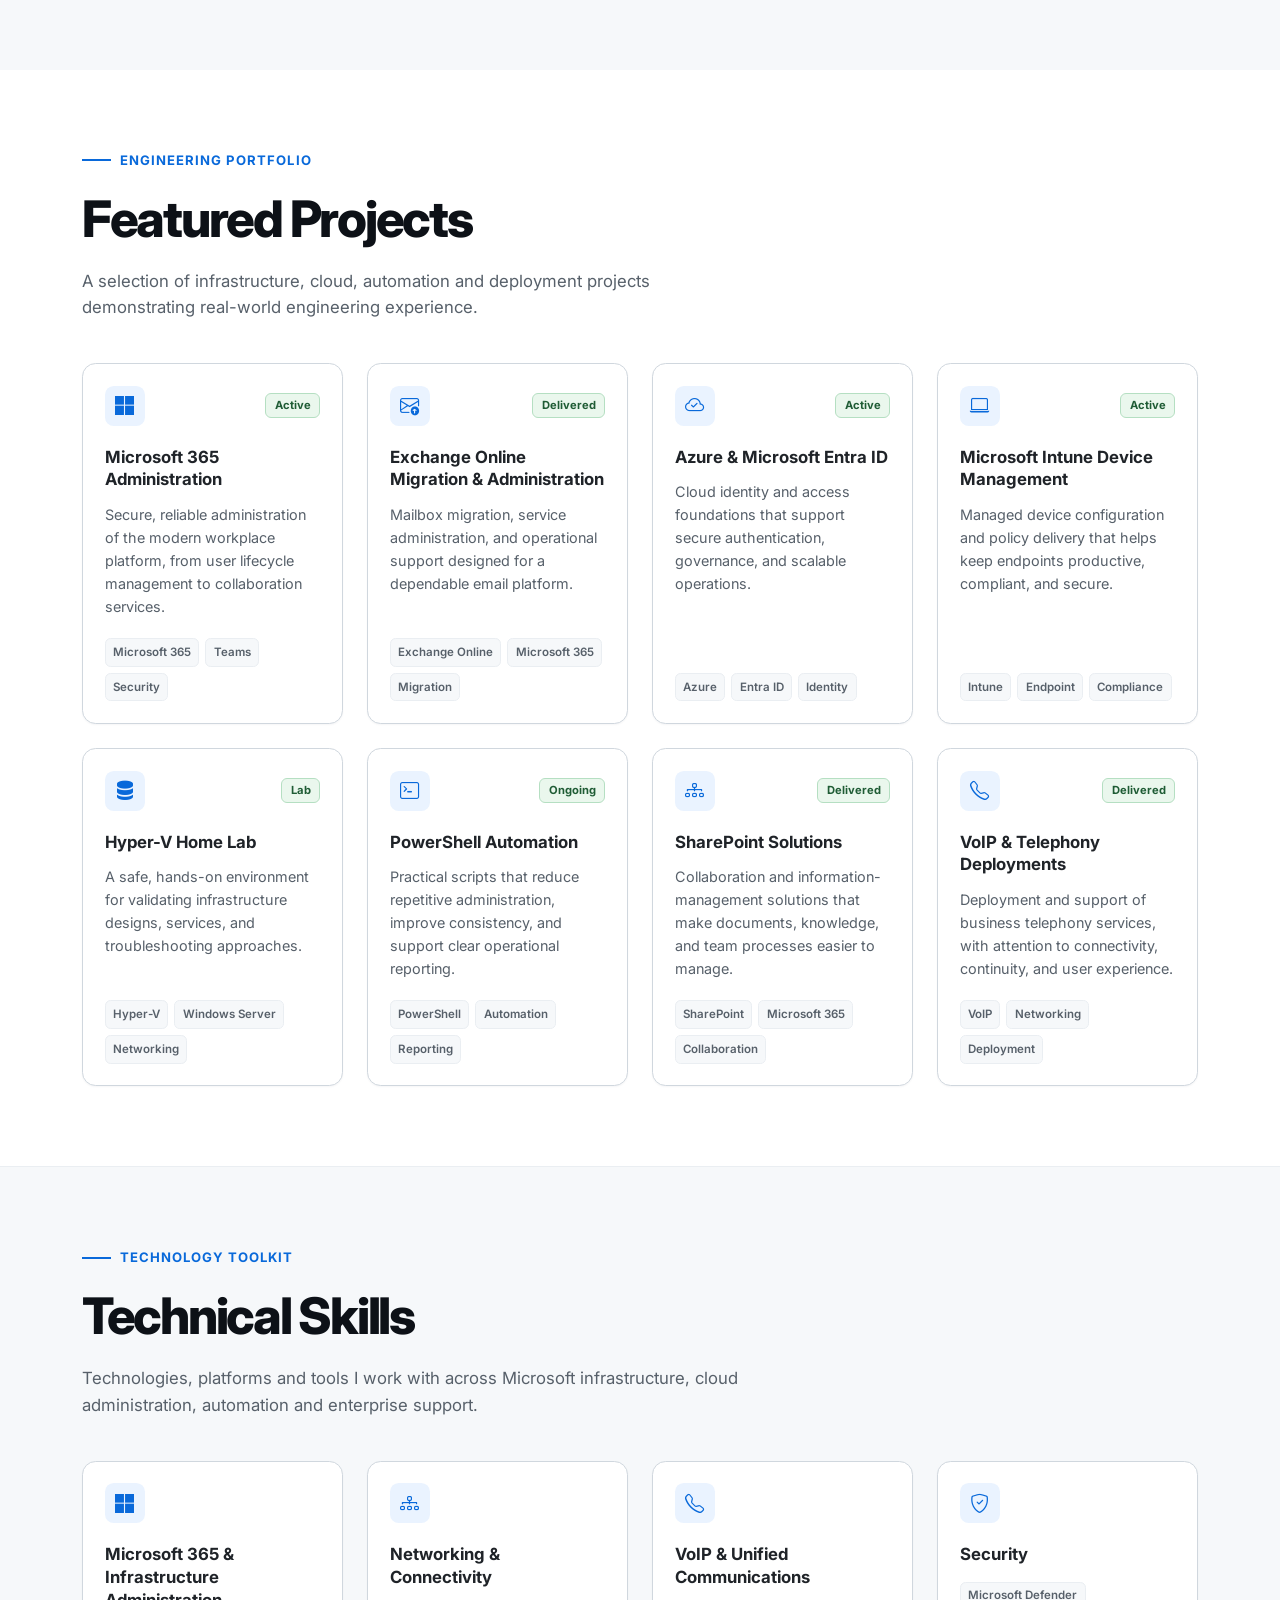
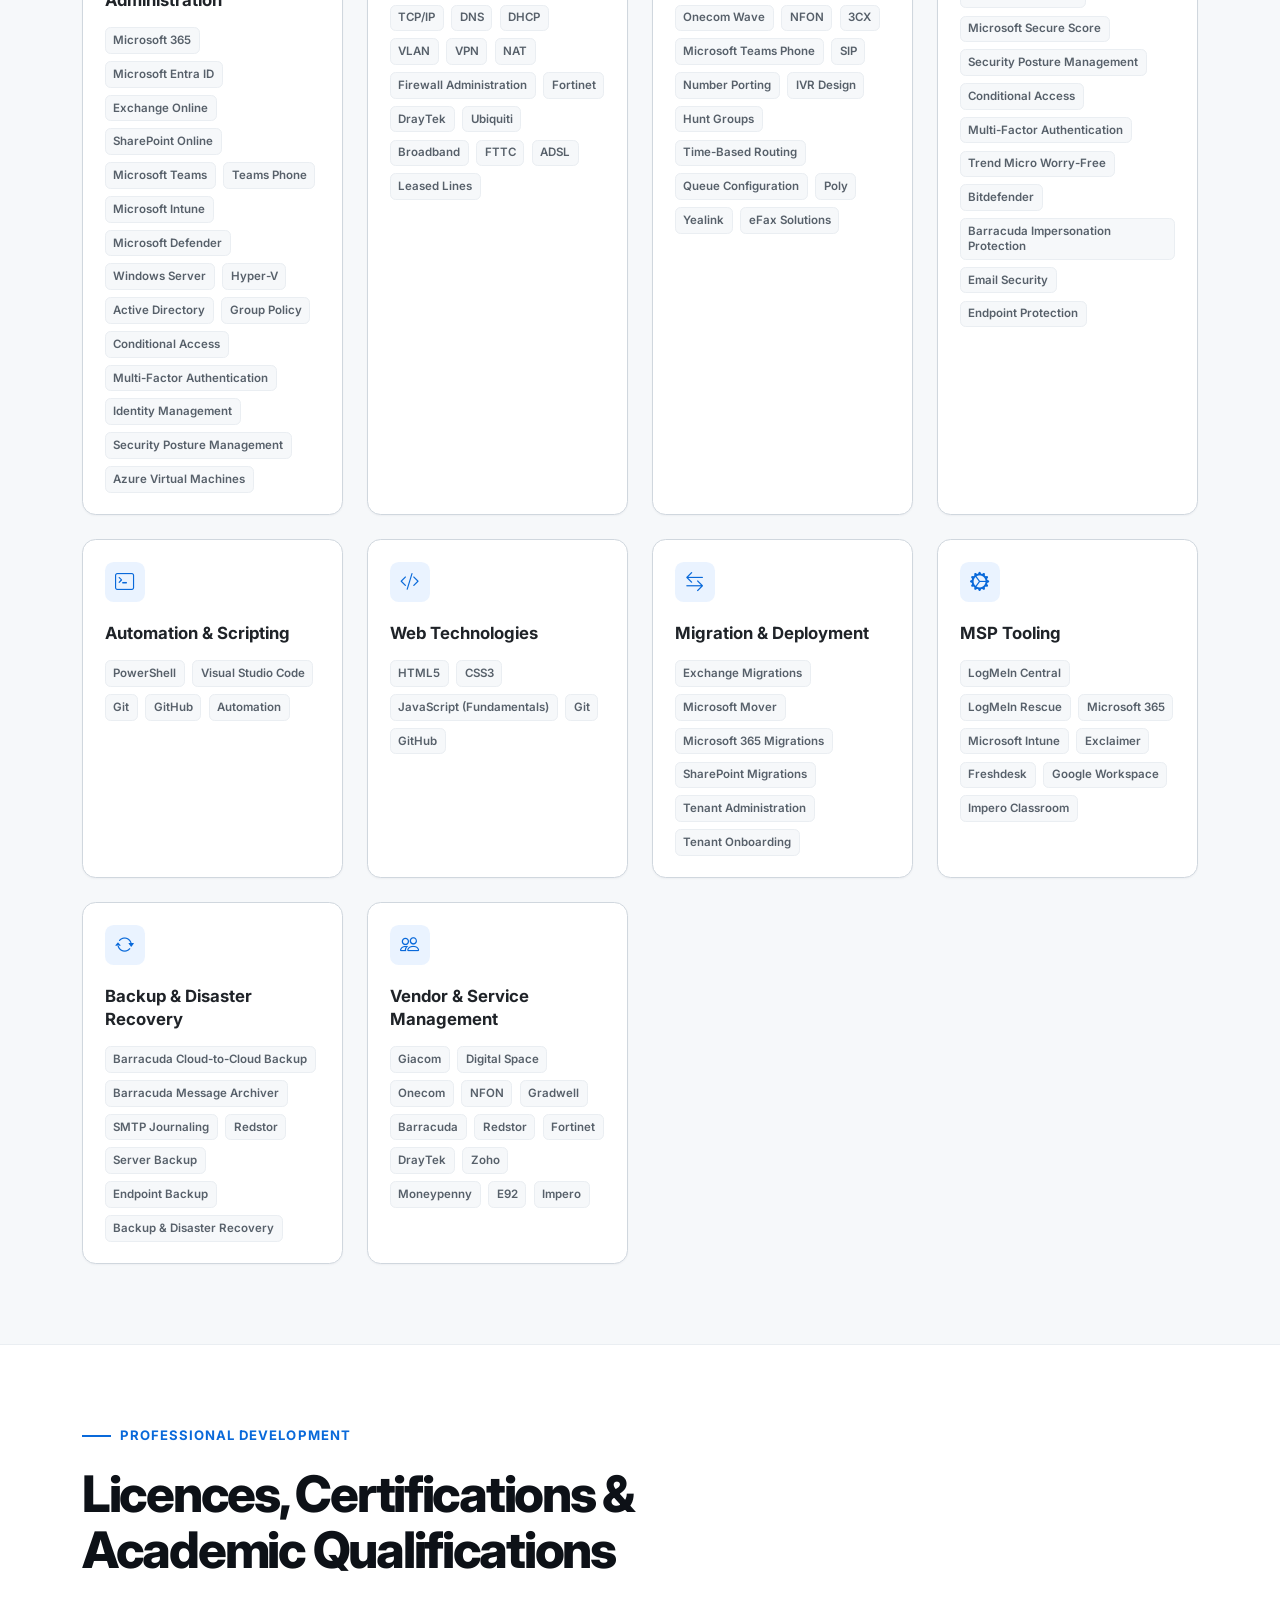
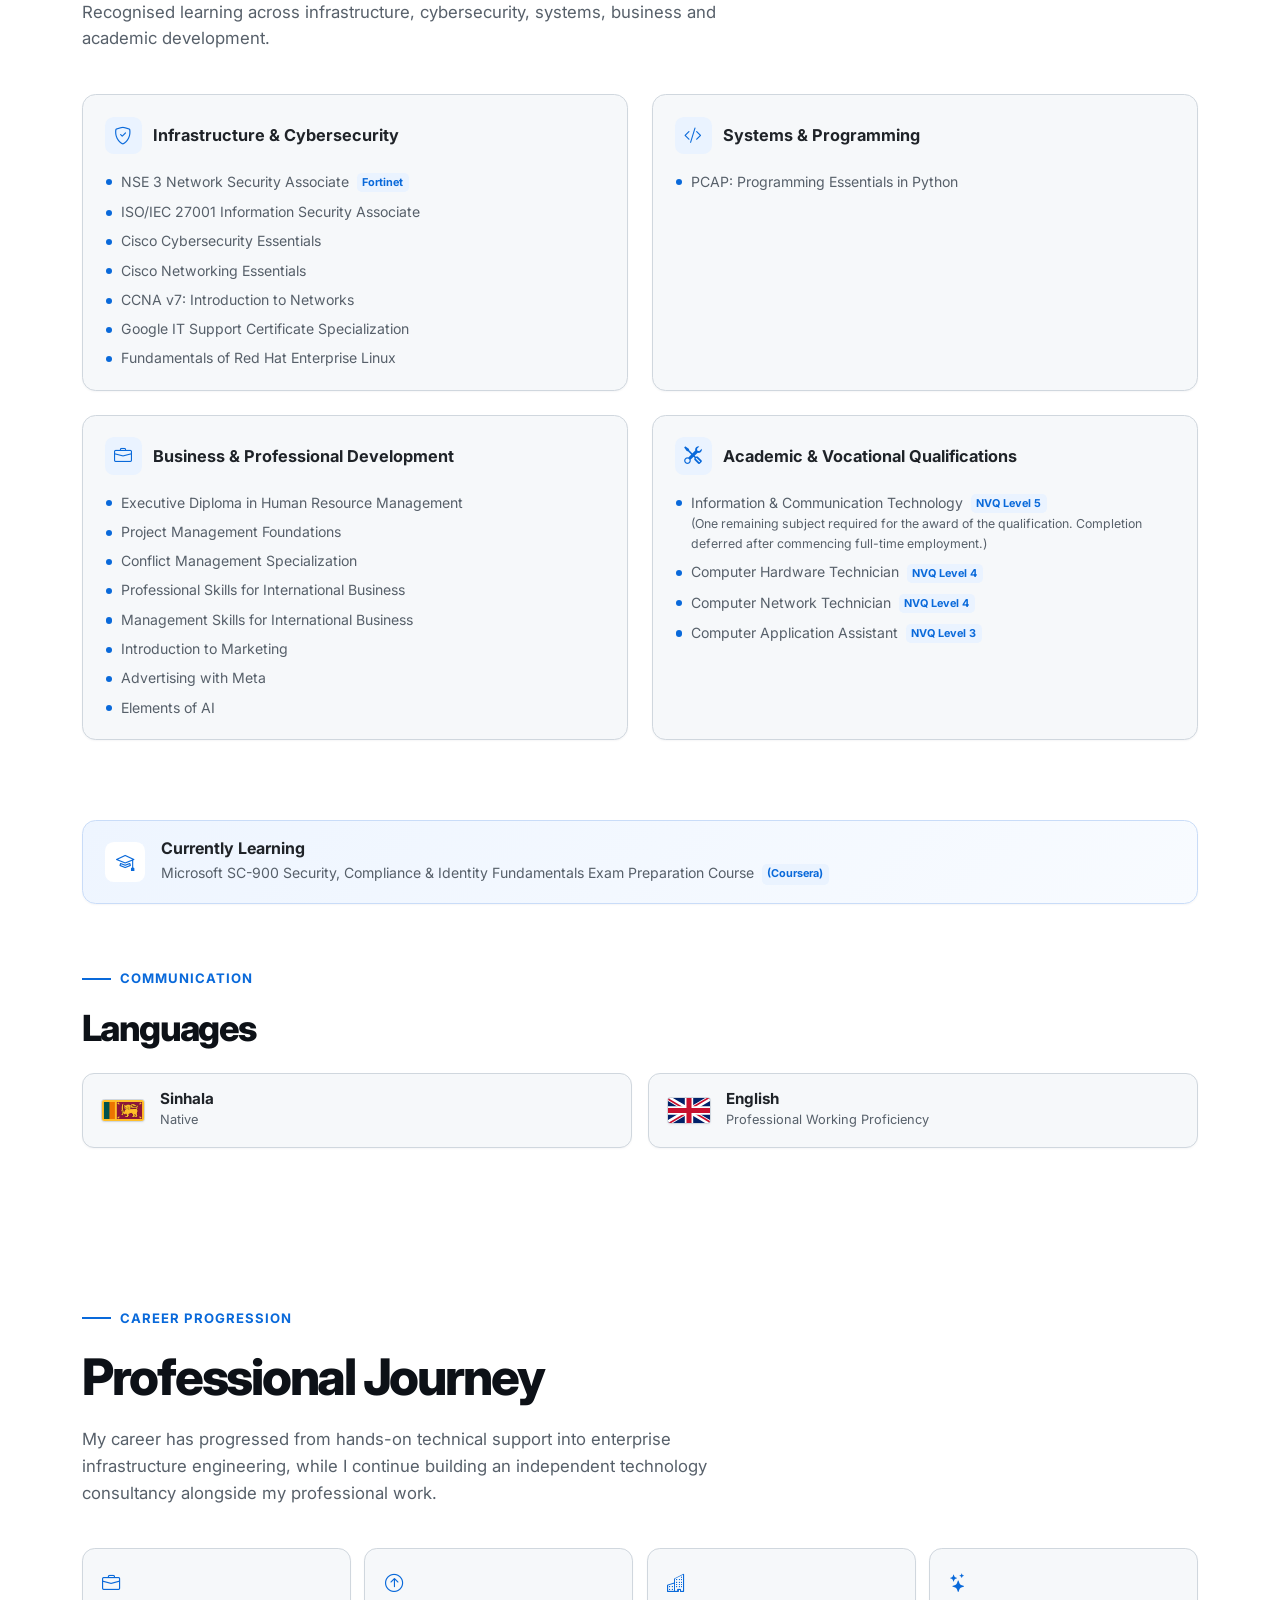
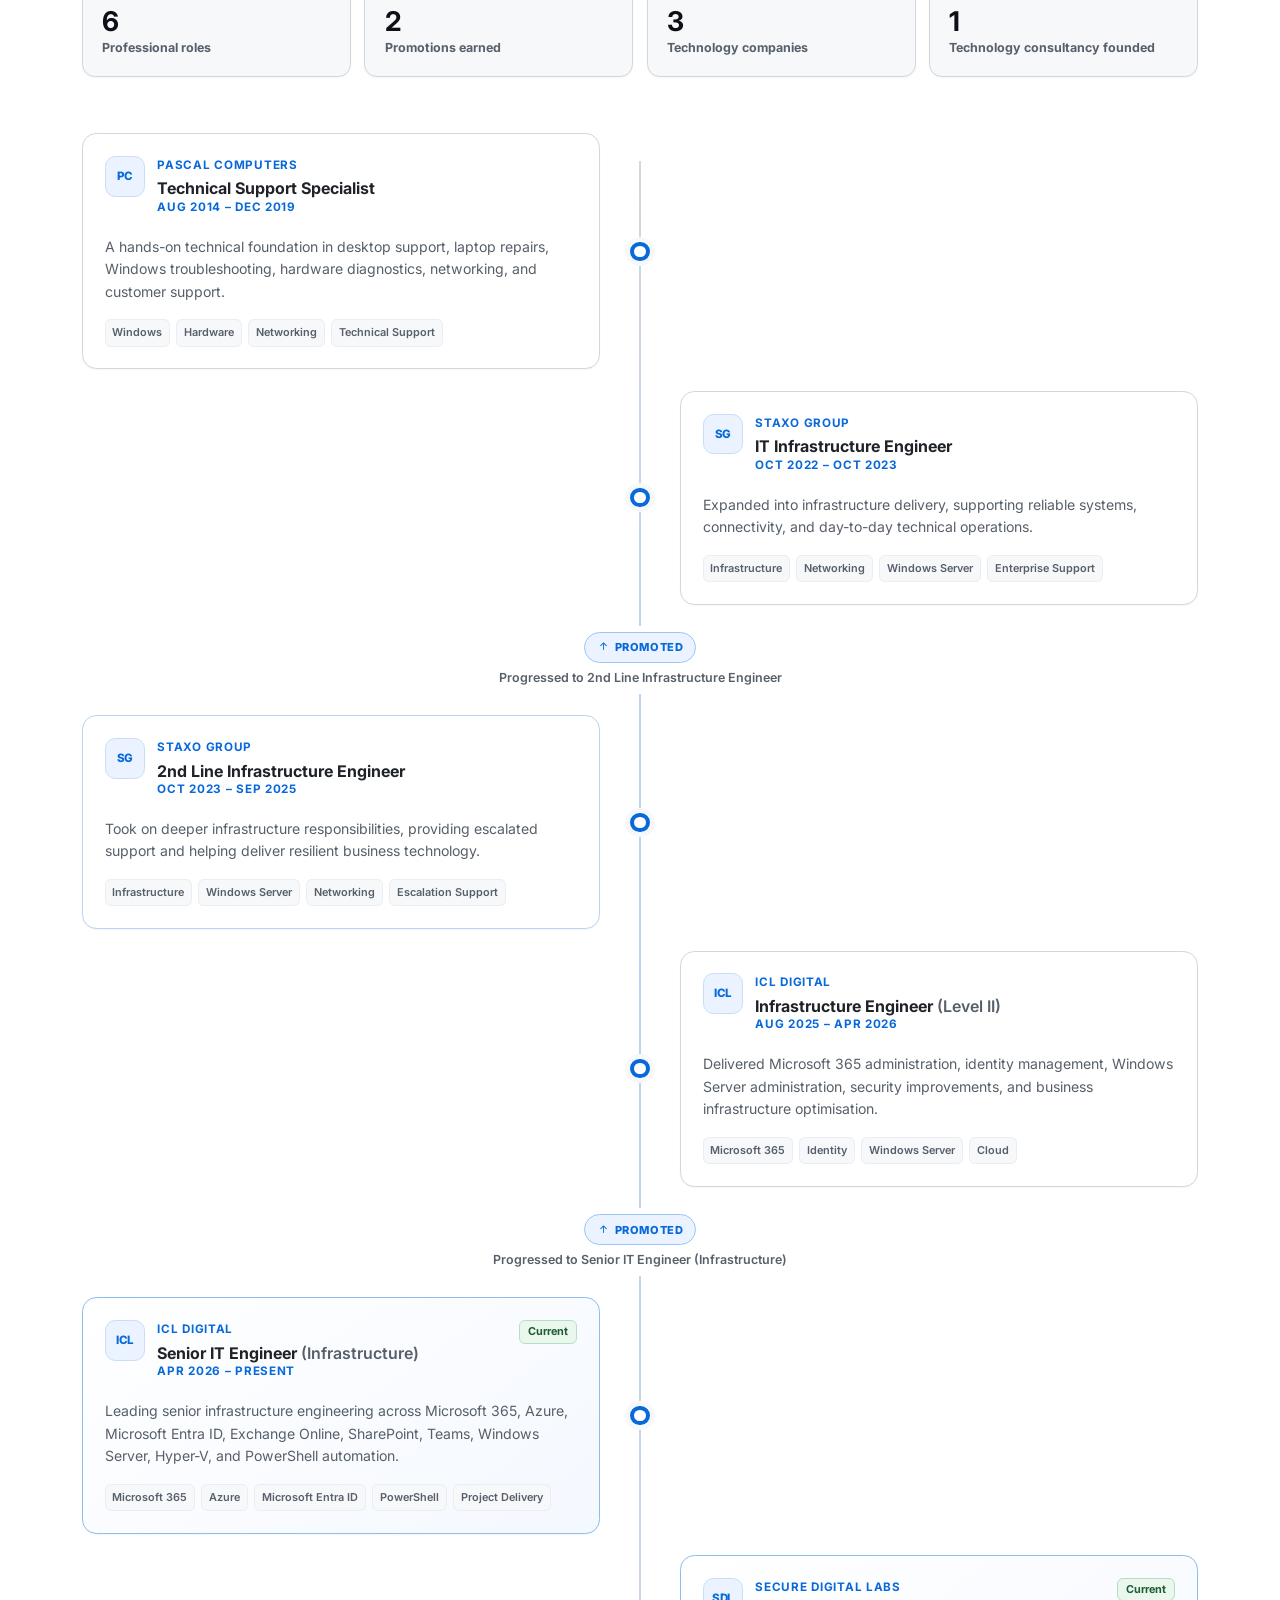
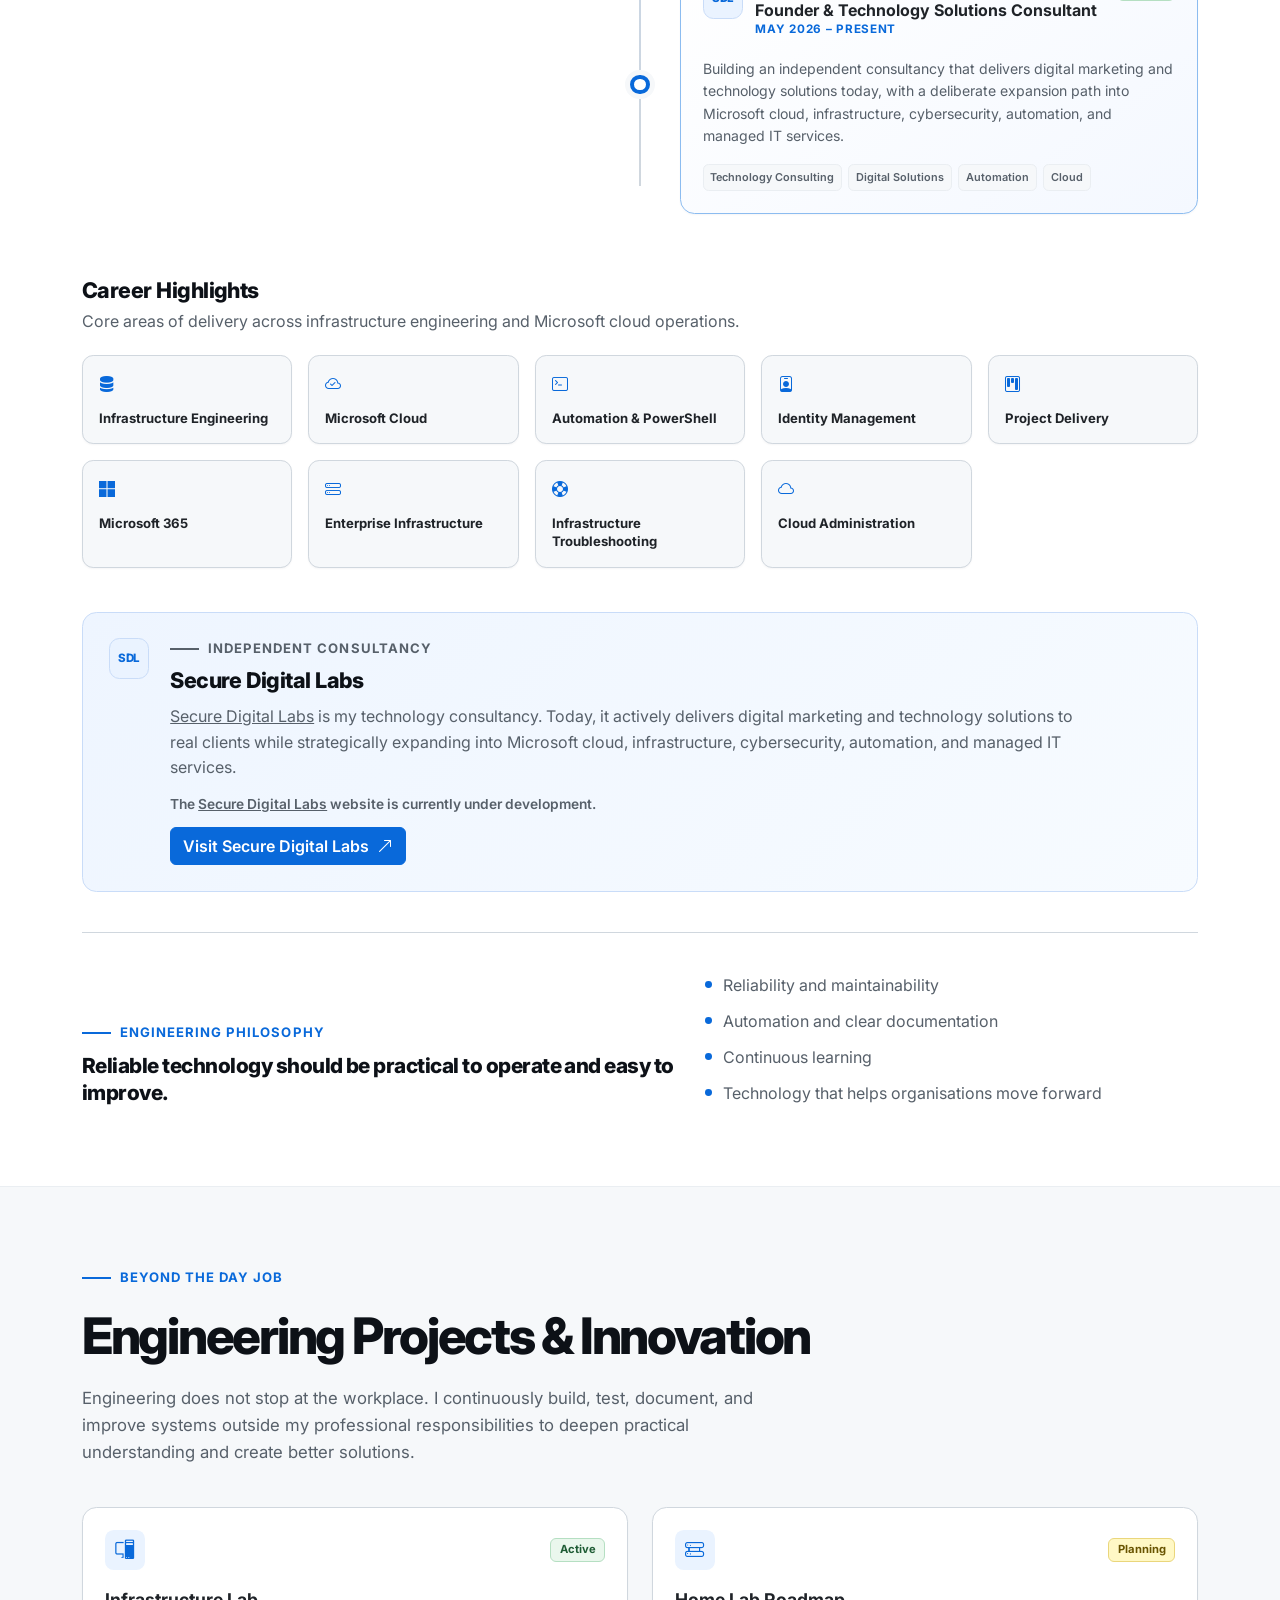
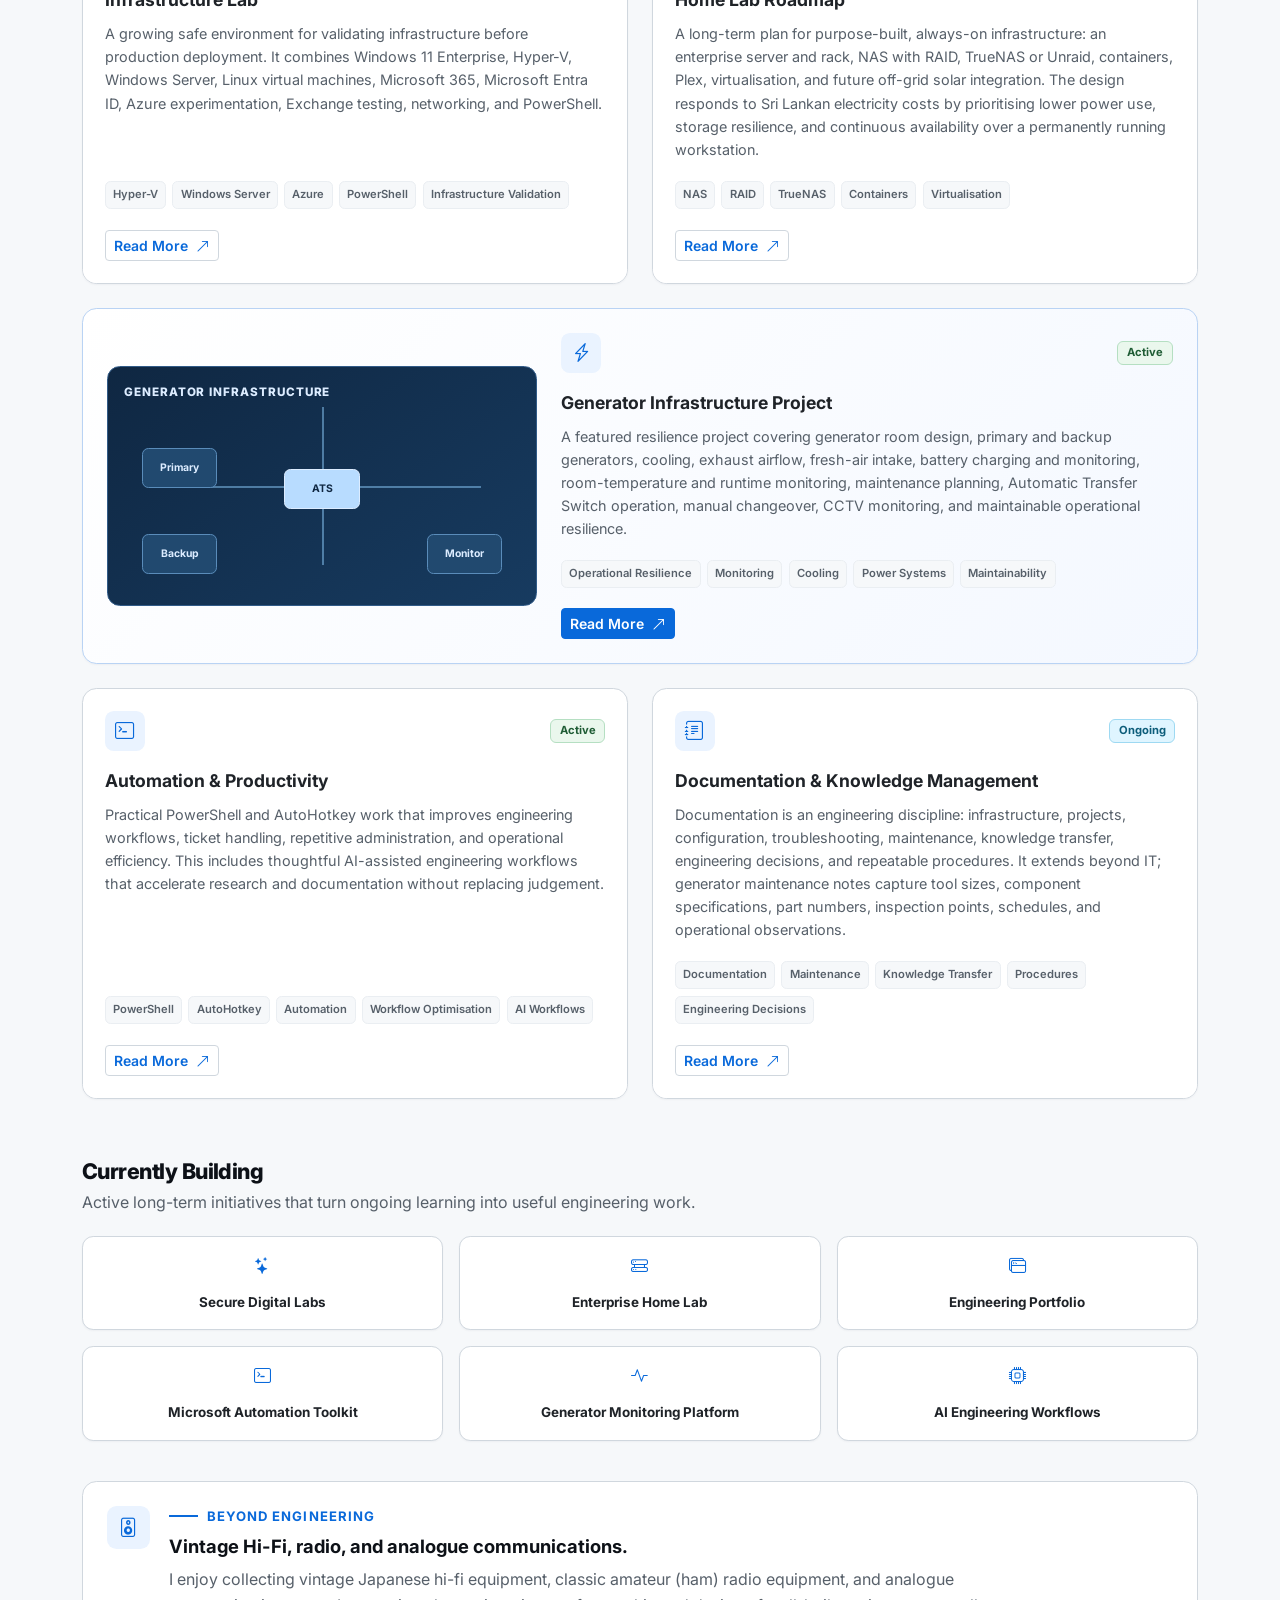
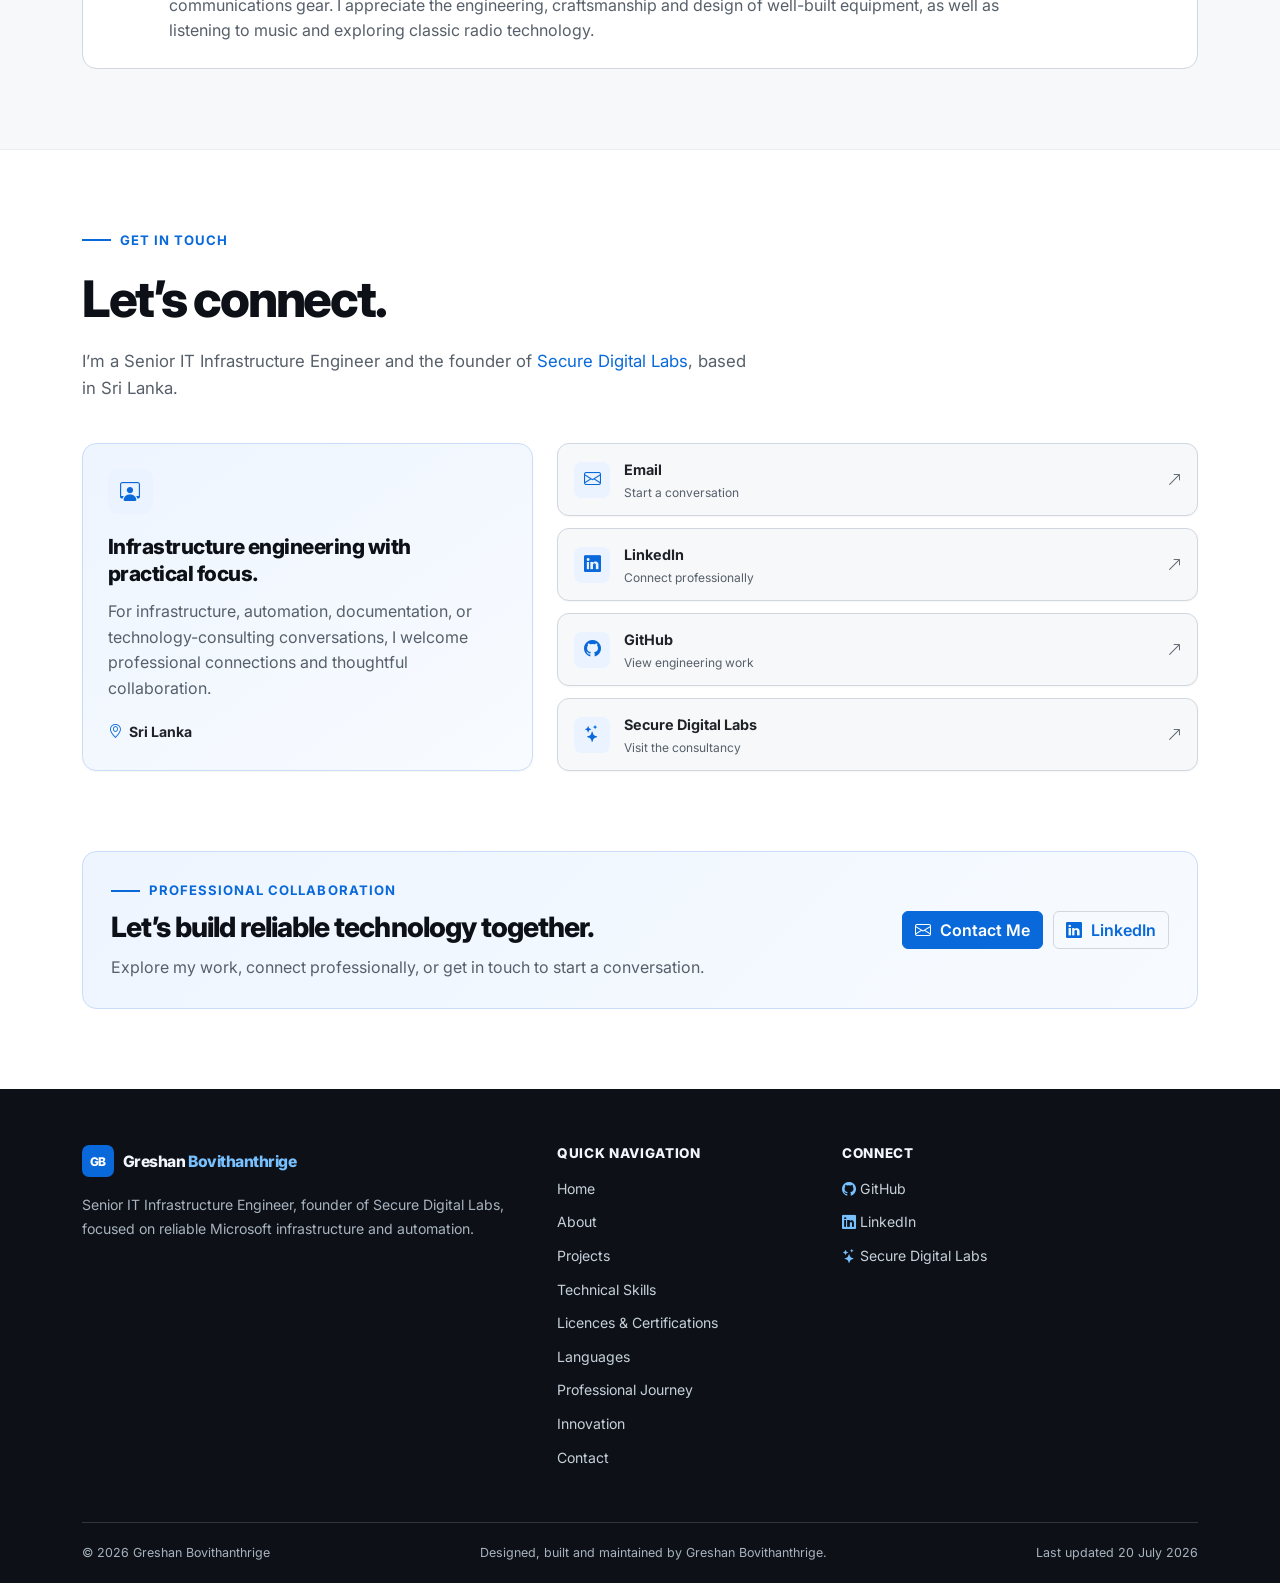
==== commit 2761631b: "Version 1.3 - Qualifications section refinement" ====
--- a/index.html
+++ b/index.html
@@ -230,8 +230,8 @@
             <div class="container">
                 <div class="section-heading reveal">
                     <p class="eyebrow"><span aria-hidden="true"></span> Professional development</p>
-                    <h2 class="section-title" id="certifications-title">Licences &amp; Certifications</h2>
-                    <p class="section-intro">Recognised learning across infrastructure, cybersecurity, systems, programming, and professional practice.</p>
+                    <h2 class="section-title" id="certifications-title">Licences, Certifications &amp; Academic Qualifications</h2>
+                    <p class="section-intro">Recognised learning across infrastructure, cybersecurity, systems, business and academic development.</p>
                 </div>
 
                 <div class="row row-cols-1 row-cols-md-2 g-4 reveal reveal--delayed">
@@ -264,6 +264,7 @@
                             <div class="card-body">
                                 <div class="certification-card__heading"><i class="bi bi-briefcase" aria-hidden="true"></i><h3>Business &amp; Professional Development</h3></div>
                                 <ul class="certification-list">
+                                    <li>Executive Diploma in Human Resource Management</li>
                                     <li>Project Management Foundations</li>
                                     <li>Conflict Management Specialization</li>
                                     <li>Professional Skills for International Business</li>
@@ -278,8 +279,9 @@
                     <div class="col">
                         <article class="card certification-card h-100">
                             <div class="card-body">
-                                <div class="certification-card__heading"><i class="bi bi-tools" aria-hidden="true"></i><h3>Vocational Qualifications</h3></div>
+                                <div class="certification-card__heading"><i class="bi bi-tools" aria-hidden="true"></i><h3>Academic &amp; Vocational Qualifications</h3></div>
                                 <ul class="certification-list">
+                                    <li>Information &amp; Communication Technology <span>NVQ Level 5</span><br><small class="certification-list__note">(One remaining subject required for the award of the qualification. Completion deferred after commencing full-time employment.)</small></li>
                                     <li>Computer Hardware Technician <span>NVQ Level 4</span></li>
                                     <li>Computer Network Technician <span>NVQ Level 4</span></li>
                                     <li>Computer Application Assistant <span>NVQ Level 3</span></li>
--- a/assets/css/components.css
+++ b/assets/css/components.css
@@ -174,6 +174,7 @@
 .certification-list { display: grid; gap: 0.6rem; padding: 0; margin: 0; list-style: none; }
 .certification-list li { position: relative; padding-left: 1rem; color: var(--text-secondary); font-size: 0.88rem; line-height: 1.4; }
 .certification-list li::before { position: absolute; top: 0.48rem; left: 0.1rem; width: 0.38rem; height: 0.38rem; content: ""; background: var(--primary-color); border-radius: 50%; }
+.certification-list__note { color: var(--text-secondary); }
 .certification-list span, .learning-card p span { display: inline-block; margin-left: 0.25rem; padding: 0.12rem 0.35rem; color: var(--primary-color); font-size: 0.68rem; font-weight: 700; background: #eaf3ff; border-radius: 0.3rem; vertical-align: middle; white-space: nowrap; }
 .learning-section { padding: 0 0 2rem; background: var(--background-color); }
 .learning-card { border: 1px solid #c9dcf8; border-radius: 0.85rem; background: linear-gradient(135deg, #eef5ff, #f8fbff); box-shadow: var(--shadow-sm); }
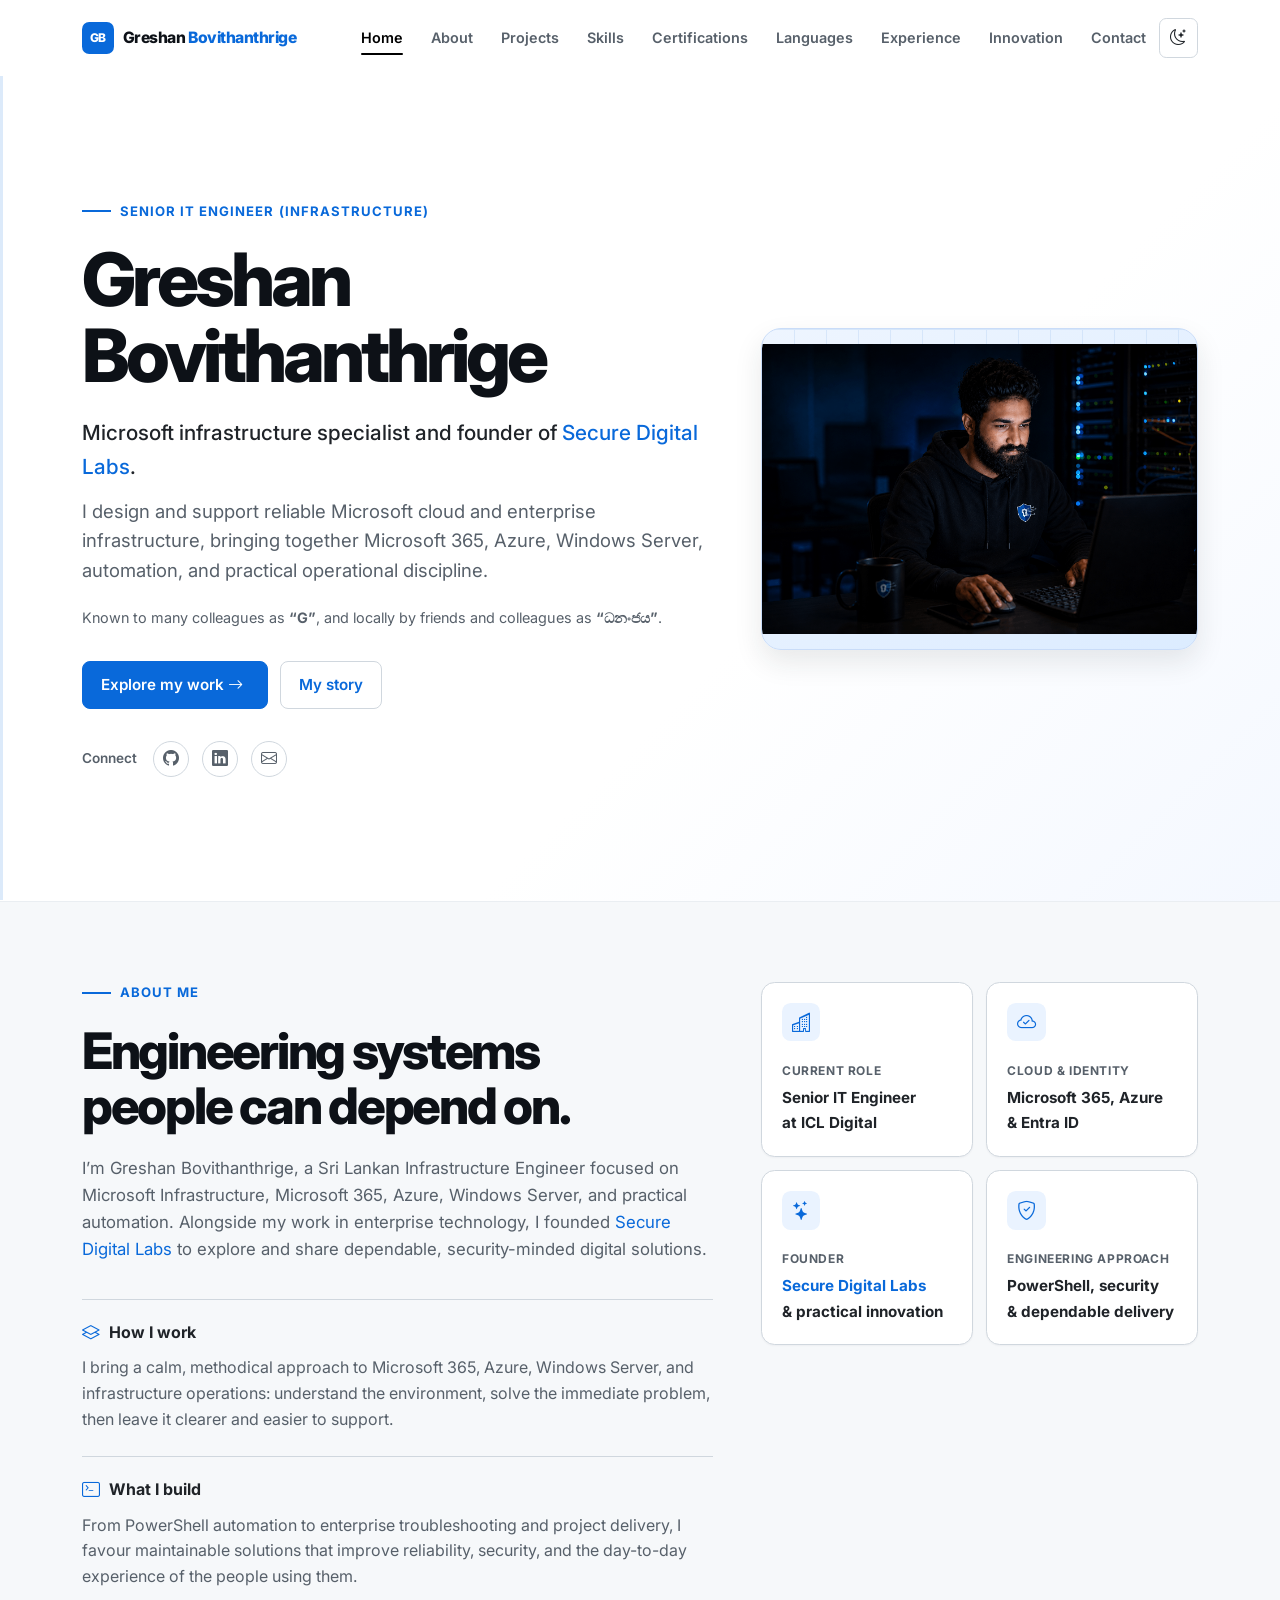
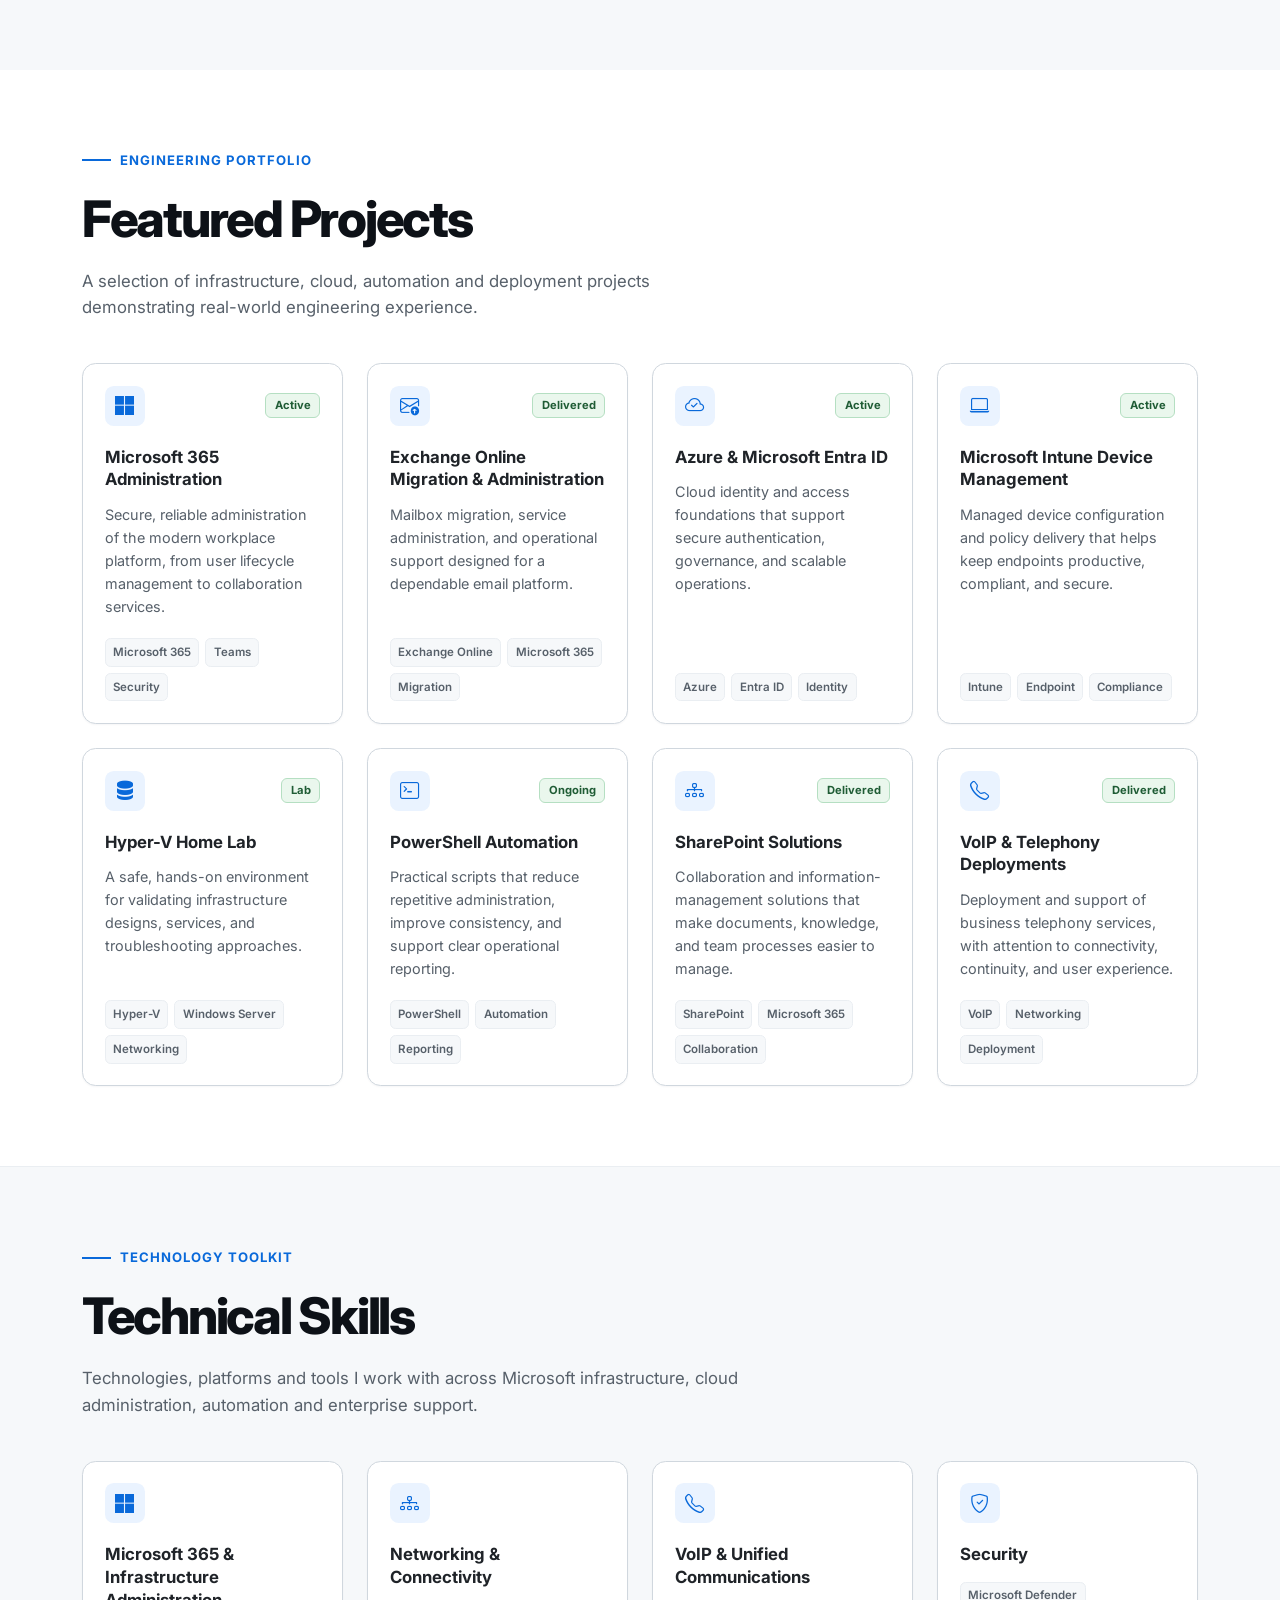
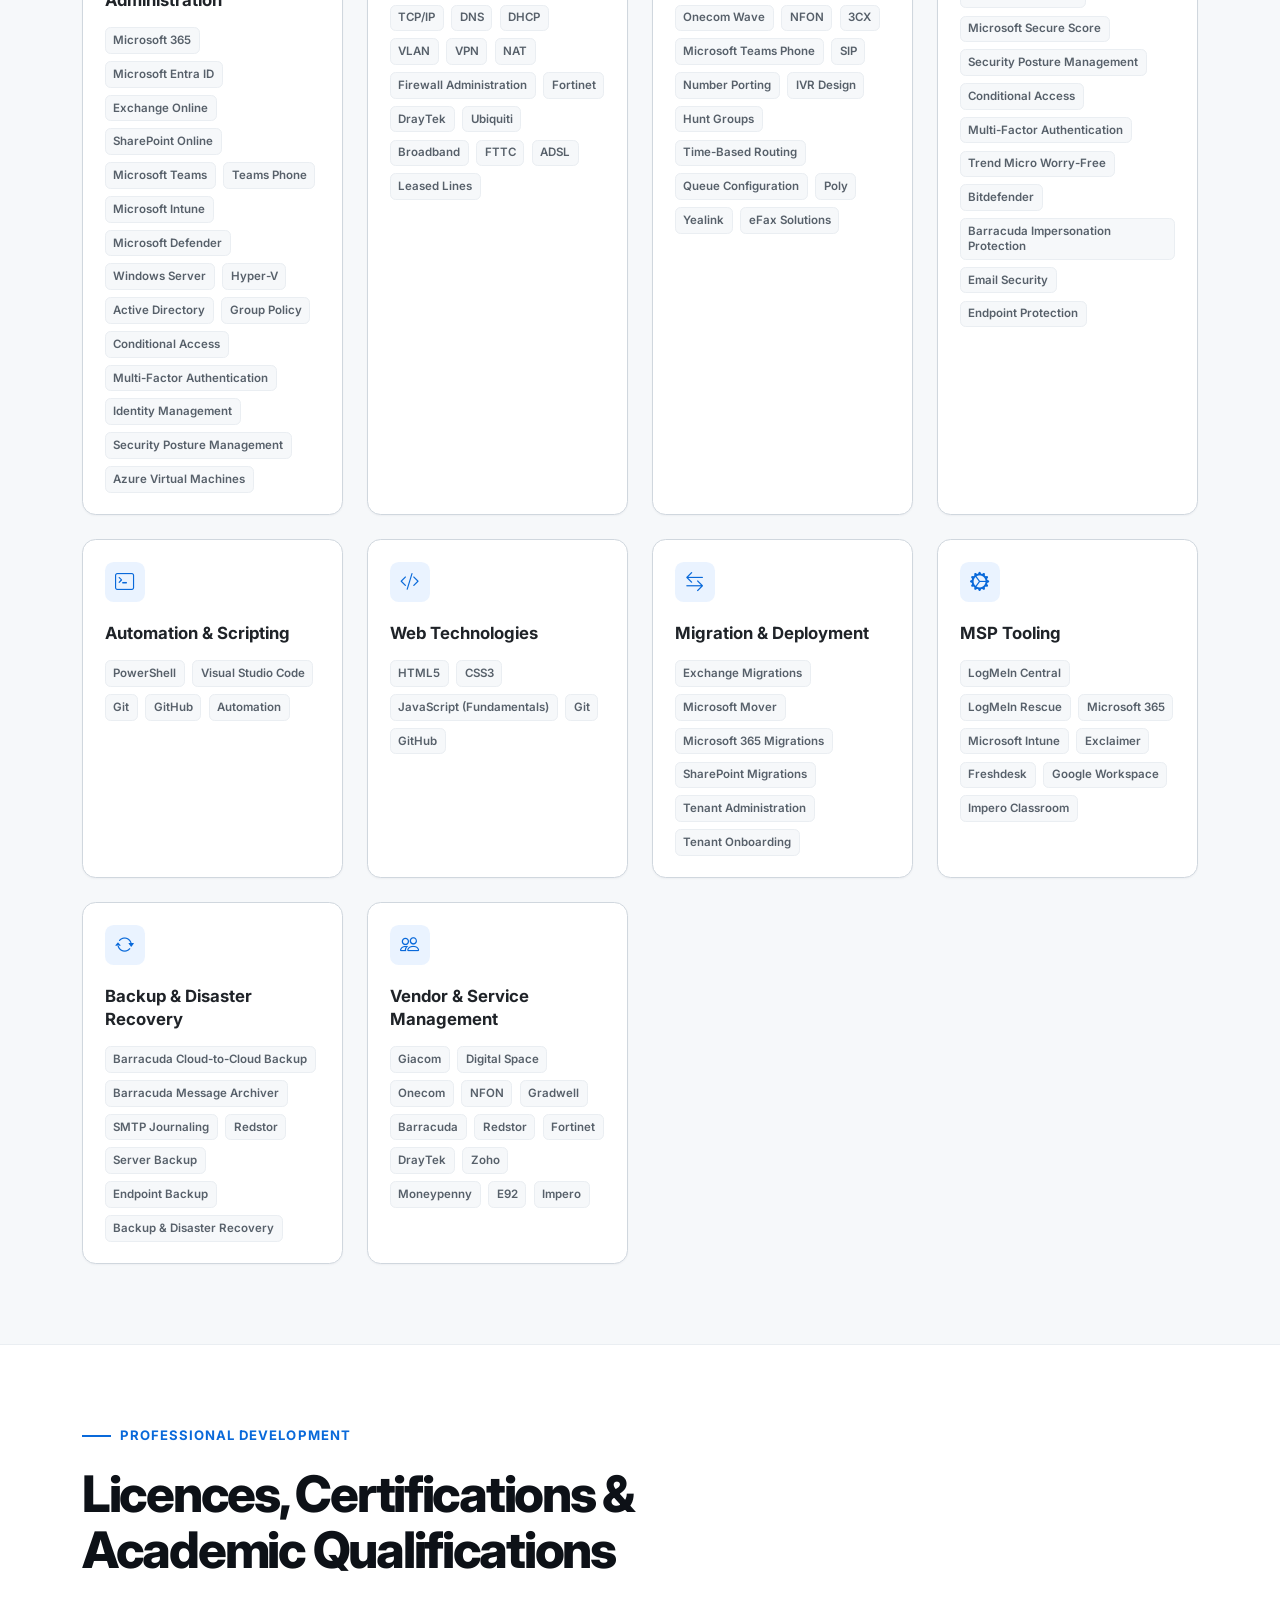
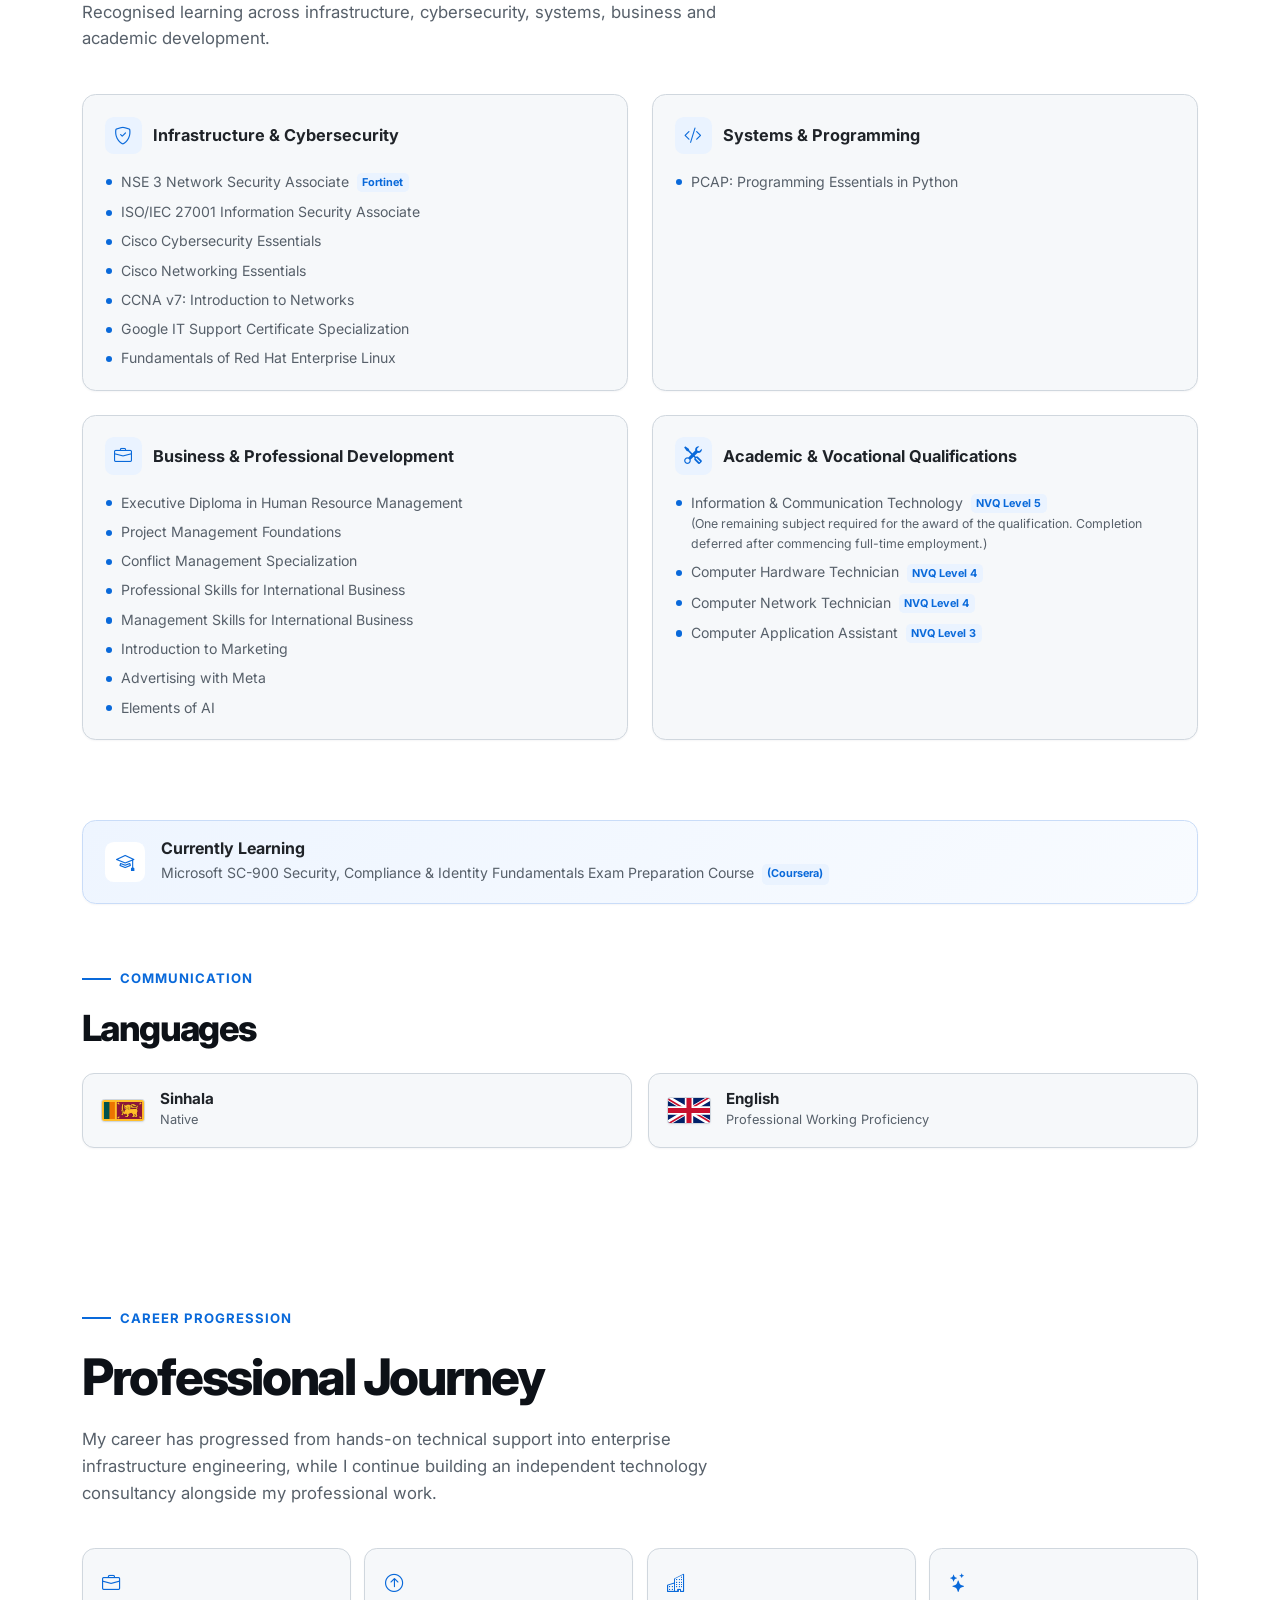
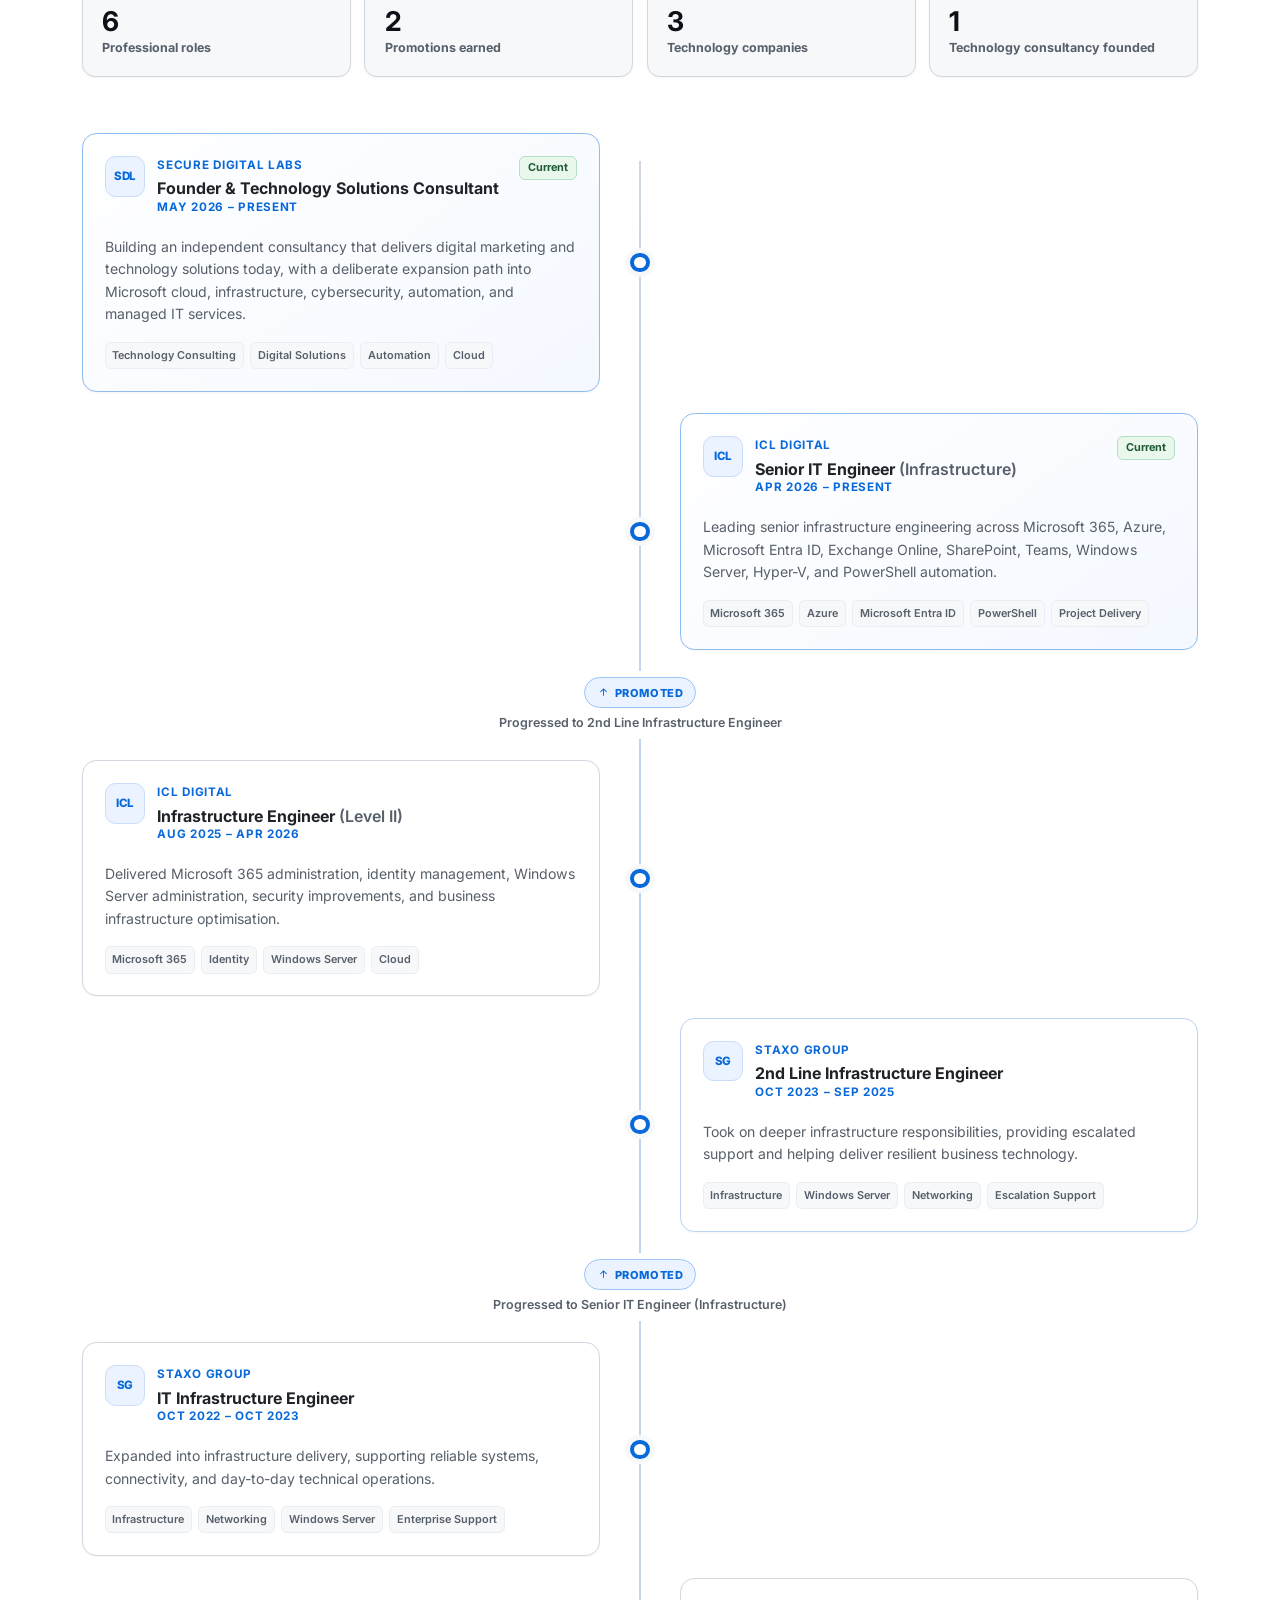
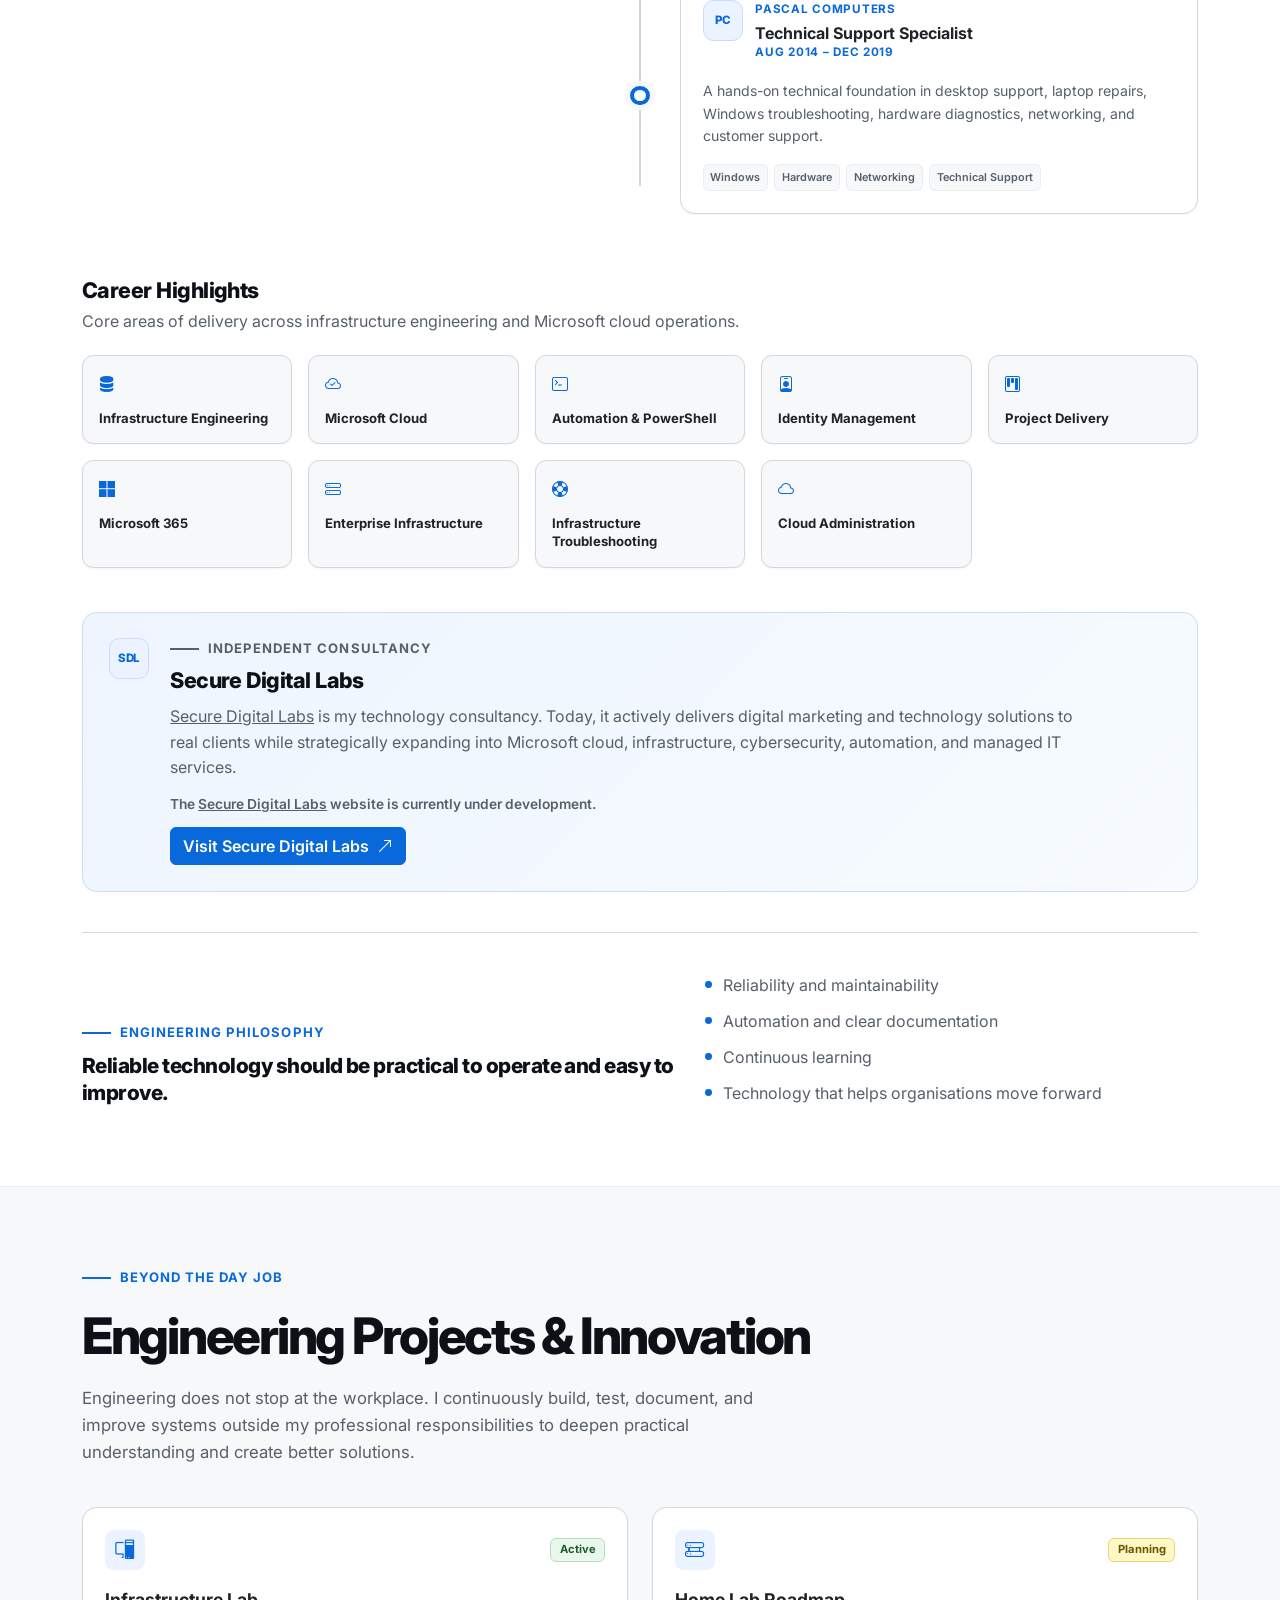
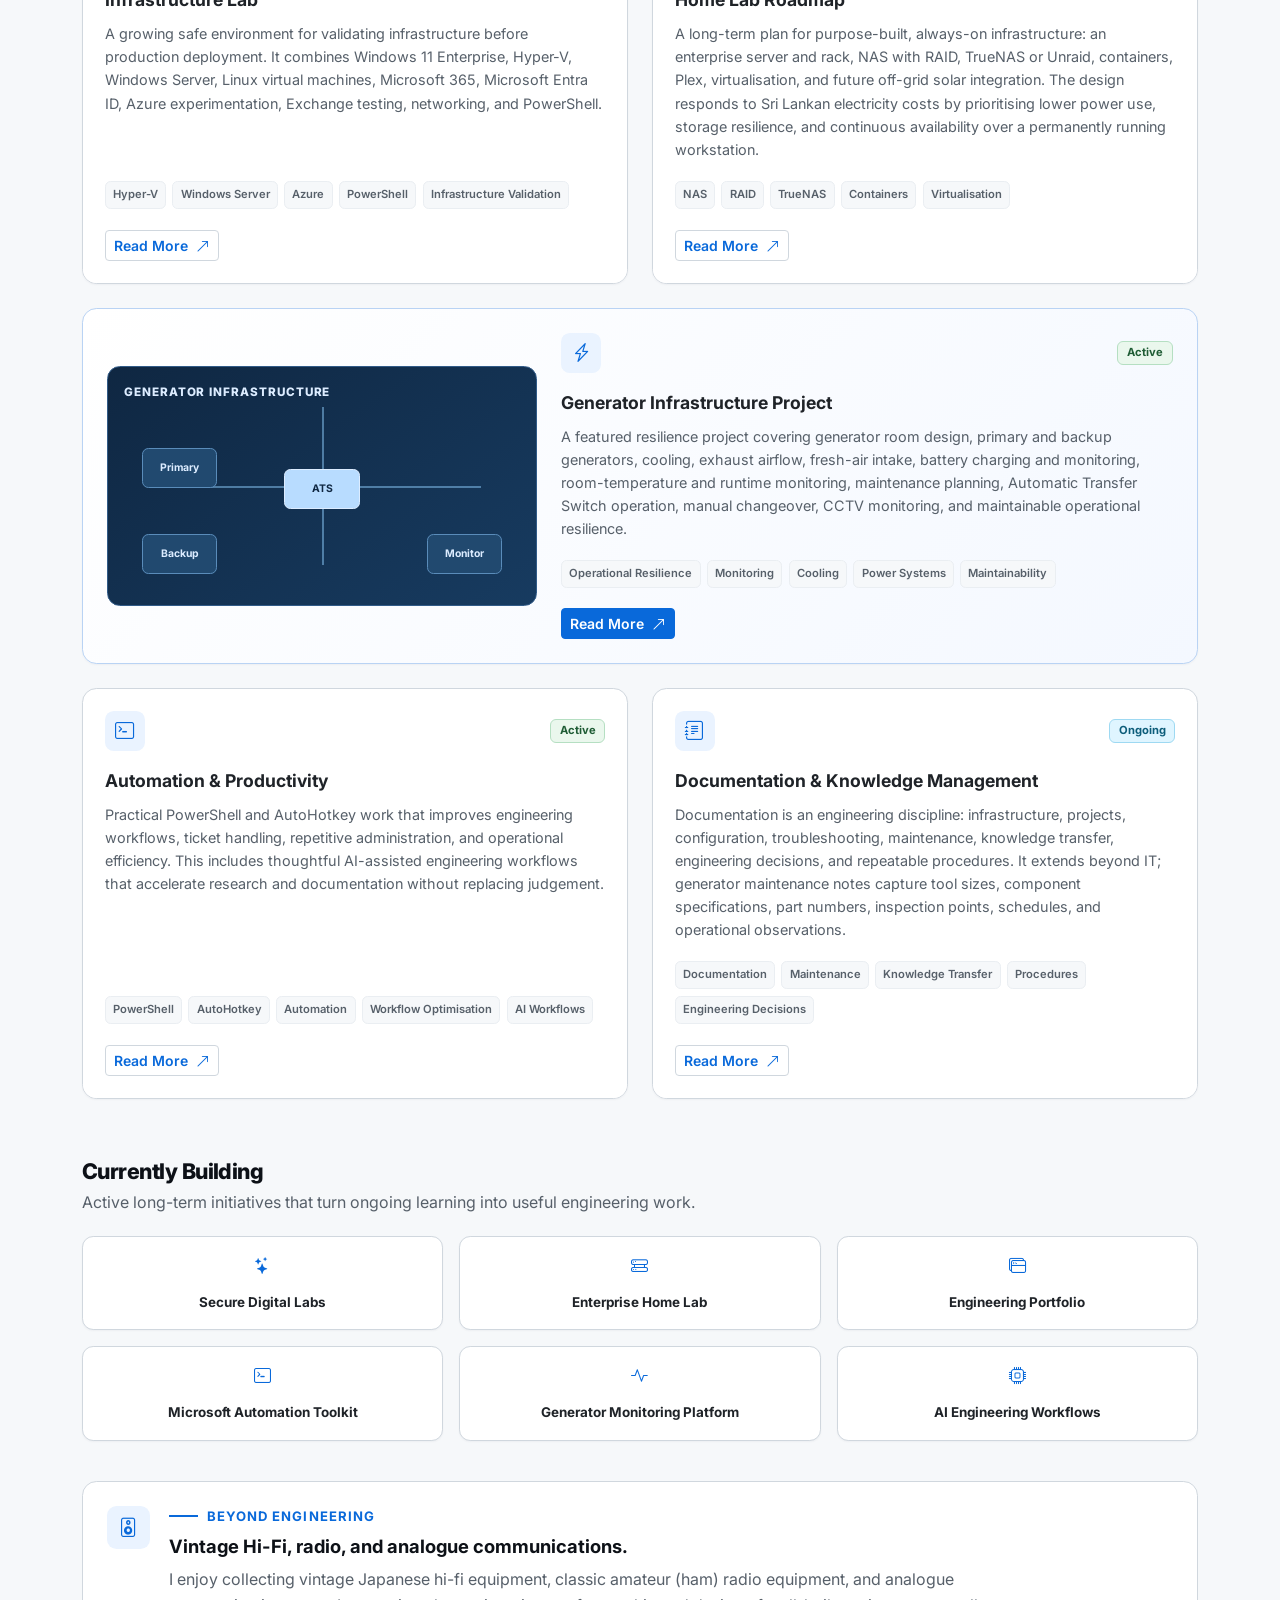
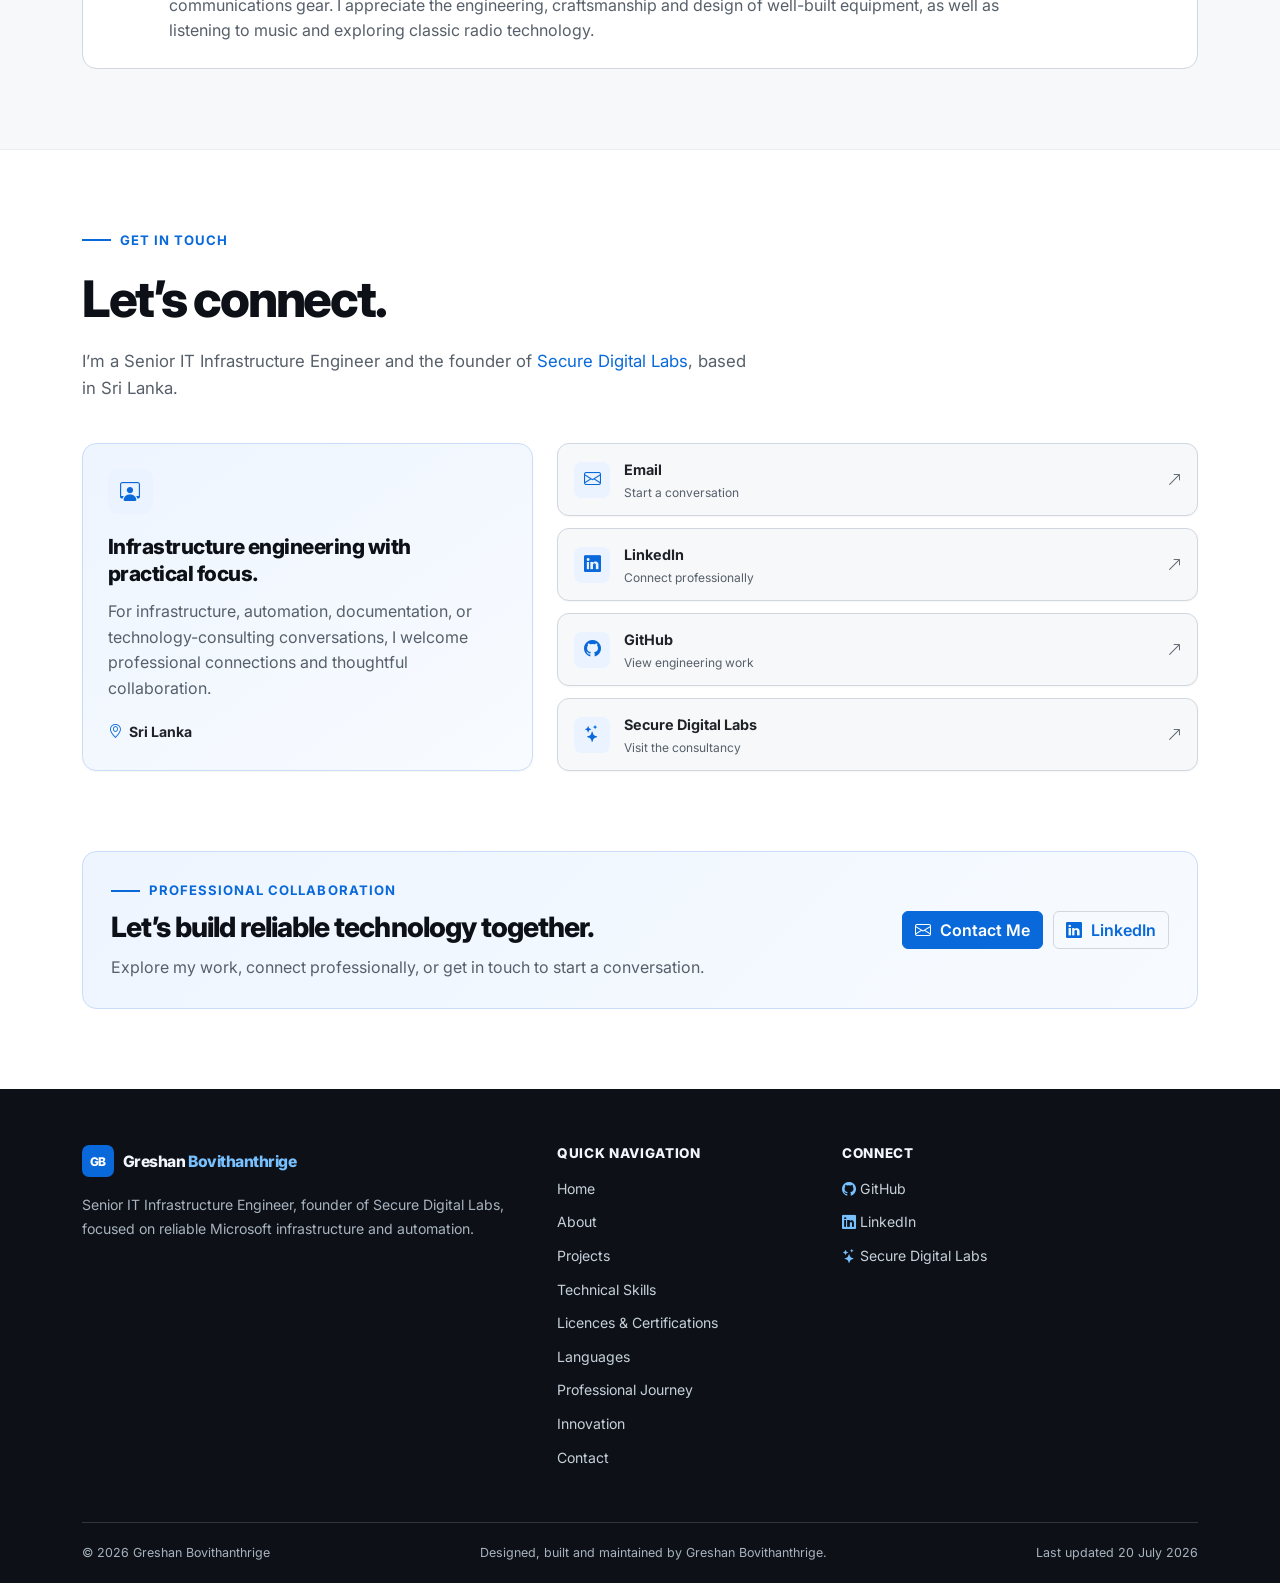
==== commit 51471611: "Version 1.4 - Portfolio content refinement and professional journey improvements" ====
--- a/index.html
+++ b/index.html
@@ -328,30 +328,30 @@
 
                 <ol class="premium-timeline list-unstyled reveal reveal--delayed">
                     <li class="timeline-entry timeline-entry--left">
-                        <article class="card timeline-role-card"><div class="card-body"><div class="timeline-role-card__header"><span class="company-monogram">PC</span><div><p>Pascal Computers</p><h3>Technical Support Specialist</h3><p class="timeline-date"><time datetime="2014-08">Aug 2014</time> – <time datetime="2019-12">Dec 2019</time></p></div></div><p class="timeline-summary">A hands-on technical foundation in desktop support, laptop repairs, Windows troubleshooting, hardware diagnostics, networking, and customer support.</p><div class="timeline-badges"><span>Windows</span><span>Hardware</span><span>Networking</span><span>Technical Support</span></div></div></article>
+                        <article class="card timeline-role-card timeline-role-card--current"><div class="card-body"><div class="timeline-role-card__header"><span class="company-monogram">SDL</span><div><p><a href="https://securedigitallabs.com/?from=portfolio" target="_blank" rel="noreferrer">Secure Digital Labs</a></p><h3>Founder &amp; Technology Solutions Consultant</h3><p class="timeline-date"><time datetime="2026-05">May 2026</time> – Present</p></div><span class="badge timeline-current">Current</span></div><p class="timeline-summary">Building an independent consultancy that delivers digital marketing and technology solutions today, with a deliberate expansion path into Microsoft cloud, infrastructure, cybersecurity, automation, and managed IT services.</p><div class="timeline-badges"><span>Technology Consulting</span><span>Digital Solutions</span><span>Automation</span><span>Cloud</span></div></div></article>
                         <span class="timeline-node" aria-hidden="true"></span>
                     </li>
                     <li class="timeline-entry timeline-entry--right">
                         <span class="timeline-node" aria-hidden="true"></span>
-                        <article class="card timeline-role-card"><div class="card-body"><div class="timeline-role-card__header"><span class="company-monogram">SG</span><div><p>STAXO Group</p><h3>IT Infrastructure Engineer</h3><p class="timeline-date"><time datetime="2022-10">Oct 2022</time> – <time datetime="2023-10">Oct 2023</time></p></div></div><p class="timeline-summary">Expanded into infrastructure delivery, supporting reliable systems, connectivity, and day-to-day technical operations.</p><div class="timeline-badges"><span>Infrastructure</span><span>Networking</span><span>Windows Server</span><span>Enterprise Support</span></div></div></article>
+                        <article class="card timeline-role-card timeline-role-card--current"><div class="card-body"><div class="timeline-role-card__header"><span class="company-monogram">ICL</span><div><p>ICL Digital</p><h3>Senior IT Engineer <span>(Infrastructure)</span></h3><p class="timeline-date"><time datetime="2026-04">Apr 2026</time> – Present</p></div><span class="badge timeline-current">Current</span></div><p class="timeline-summary">Leading senior infrastructure engineering across Microsoft 365, Azure, Microsoft Entra ID, Exchange Online, SharePoint, Teams, Windows Server, Hyper-V, and PowerShell automation.</p><div class="timeline-badges"><span>Microsoft 365</span><span>Azure</span><span>Microsoft Entra ID</span><span>PowerShell</span><span>Project Delivery</span></div></div></article>
                     </li>
                     <li class="timeline-promotion"><span class="timeline-promotion__line" aria-hidden="true"></span><span class="badge"><i class="bi bi-arrow-up-short" aria-hidden="true"></i> Promoted</span><p>Progressed to 2nd Line Infrastructure Engineer</p></li>
                     <li class="timeline-entry timeline-entry--left">
-                        <article class="card timeline-role-card timeline-role-card--promotion"><div class="card-body"><div class="timeline-role-card__header"><span class="company-monogram">SG</span><div><p>STAXO Group</p><h3>2nd Line Infrastructure Engineer</h3><p class="timeline-date"><time datetime="2023-10">Oct 2023</time> – <time datetime="2025-09">Sep 2025</time></p></div></div><p class="timeline-summary">Took on deeper infrastructure responsibilities, providing escalated support and helping deliver resilient business technology.</p><div class="timeline-badges"><span>Infrastructure</span><span>Windows Server</span><span>Networking</span><span>Escalation Support</span></div></div></article>
+                        <article class="card timeline-role-card"><div class="card-body"><div class="timeline-role-card__header"><span class="company-monogram">ICL</span><div><p>ICL Digital</p><h3>Infrastructure Engineer <span>(Level II)</span></h3><p class="timeline-date"><time datetime="2025-08">Aug 2025</time> – <time datetime="2026-04">Apr 2026</time></p></div></div><p class="timeline-summary">Delivered Microsoft 365 administration, identity management, Windows Server administration, security improvements, and business infrastructure optimisation.</p><div class="timeline-badges"><span>Microsoft 365</span><span>Identity</span><span>Windows Server</span><span>Cloud</span></div></div></article>
                         <span class="timeline-node" aria-hidden="true"></span>
                     </li>
                     <li class="timeline-entry timeline-entry--right">
                         <span class="timeline-node" aria-hidden="true"></span>
-                        <article class="card timeline-role-card"><div class="card-body"><div class="timeline-role-card__header"><span class="company-monogram">ICL</span><div><p>ICL Digital</p><h3>Infrastructure Engineer <span>(Level II)</span></h3><p class="timeline-date"><time datetime="2025-08">Aug 2025</time> – <time datetime="2026-04">Apr 2026</time></p></div></div><p class="timeline-summary">Delivered Microsoft 365 administration, identity management, Windows Server administration, security improvements, and business infrastructure optimisation.</p><div class="timeline-badges"><span>Microsoft 365</span><span>Identity</span><span>Windows Server</span><span>Cloud</span></div></div></article>
+                        <article class="card timeline-role-card timeline-role-card--promotion"><div class="card-body"><div class="timeline-role-card__header"><span class="company-monogram">SG</span><div><p>STAXO Group</p><h3>2nd Line Infrastructure Engineer</h3><p class="timeline-date"><time datetime="2023-10">Oct 2023</time> – <time datetime="2025-09">Sep 2025</time></p></div></div><p class="timeline-summary">Took on deeper infrastructure responsibilities, providing escalated support and helping deliver resilient business technology.</p><div class="timeline-badges"><span>Infrastructure</span><span>Windows Server</span><span>Networking</span><span>Escalation Support</span></div></div></article>
                     </li>
                     <li class="timeline-promotion"><span class="timeline-promotion__line" aria-hidden="true"></span><span class="badge"><i class="bi bi-arrow-up-short" aria-hidden="true"></i> Promoted</span><p>Progressed to Senior IT Engineer (Infrastructure)</p></li>
                     <li class="timeline-entry timeline-entry--left">
-                        <article class="card timeline-role-card timeline-role-card--current"><div class="card-body"><div class="timeline-role-card__header"><span class="company-monogram">ICL</span><div><p>ICL Digital</p><h3>Senior IT Engineer <span>(Infrastructure)</span></h3><p class="timeline-date"><time datetime="2026-04">Apr 2026</time> – Present</p></div><span class="badge timeline-current">Current</span></div><p class="timeline-summary">Leading senior infrastructure engineering across Microsoft 365, Azure, Microsoft Entra ID, Exchange Online, SharePoint, Teams, Windows Server, Hyper-V, and PowerShell automation.</p><div class="timeline-badges"><span>Microsoft 365</span><span>Azure</span><span>Microsoft Entra ID</span><span>PowerShell</span><span>Project Delivery</span></div></div></article>
+                        <article class="card timeline-role-card"><div class="card-body"><div class="timeline-role-card__header"><span class="company-monogram">SG</span><div><p>STAXO Group</p><h3>IT Infrastructure Engineer</h3><p class="timeline-date"><time datetime="2022-10">Oct 2022</time> – <time datetime="2023-10">Oct 2023</time></p></div></div><p class="timeline-summary">Expanded into infrastructure delivery, supporting reliable systems, connectivity, and day-to-day technical operations.</p><div class="timeline-badges"><span>Infrastructure</span><span>Networking</span><span>Windows Server</span><span>Enterprise Support</span></div></div></article>
                         <span class="timeline-node" aria-hidden="true"></span>
                     </li>
                     <li class="timeline-entry timeline-entry--right">
                         <span class="timeline-node" aria-hidden="true"></span>
-                        <article class="card timeline-role-card timeline-role-card--current"><div class="card-body"><div class="timeline-role-card__header"><span class="company-monogram">SDL</span><div><p><a href="https://securedigitallabs.com/?from=portfolio" target="_blank" rel="noreferrer">Secure Digital Labs</a></p><h3>Founder &amp; Technology Solutions Consultant</h3><p class="timeline-date"><time datetime="2026-05">May 2026</time> – Present</p></div><span class="badge timeline-current">Current</span></div><p class="timeline-summary">Building an independent consultancy that delivers digital marketing and technology solutions today, with a deliberate expansion path into Microsoft cloud, infrastructure, cybersecurity, automation, and managed IT services.</p><div class="timeline-badges"><span>Technology Consulting</span><span>Digital Solutions</span><span>Automation</span><span>Cloud</span></div></div></article>
+                        <article class="card timeline-role-card"><div class="card-body"><div class="timeline-role-card__header"><span class="company-monogram">PC</span><div><p>Pascal Computers</p><h3>Technical Support Specialist</h3><p class="timeline-date"><time datetime="2014-08">Aug 2014</time> – <time datetime="2019-12">Dec 2019</time></p></div></div><p class="timeline-summary">A hands-on technical foundation in desktop support, laptop repairs, Windows troubleshooting, hardware diagnostics, networking, and customer support.</p><div class="timeline-badges"><span>Windows</span><span>Hardware</span><span>Networking</span><span>Technical Support</span></div></div></article>
                     </li>
                 </ol>
 
